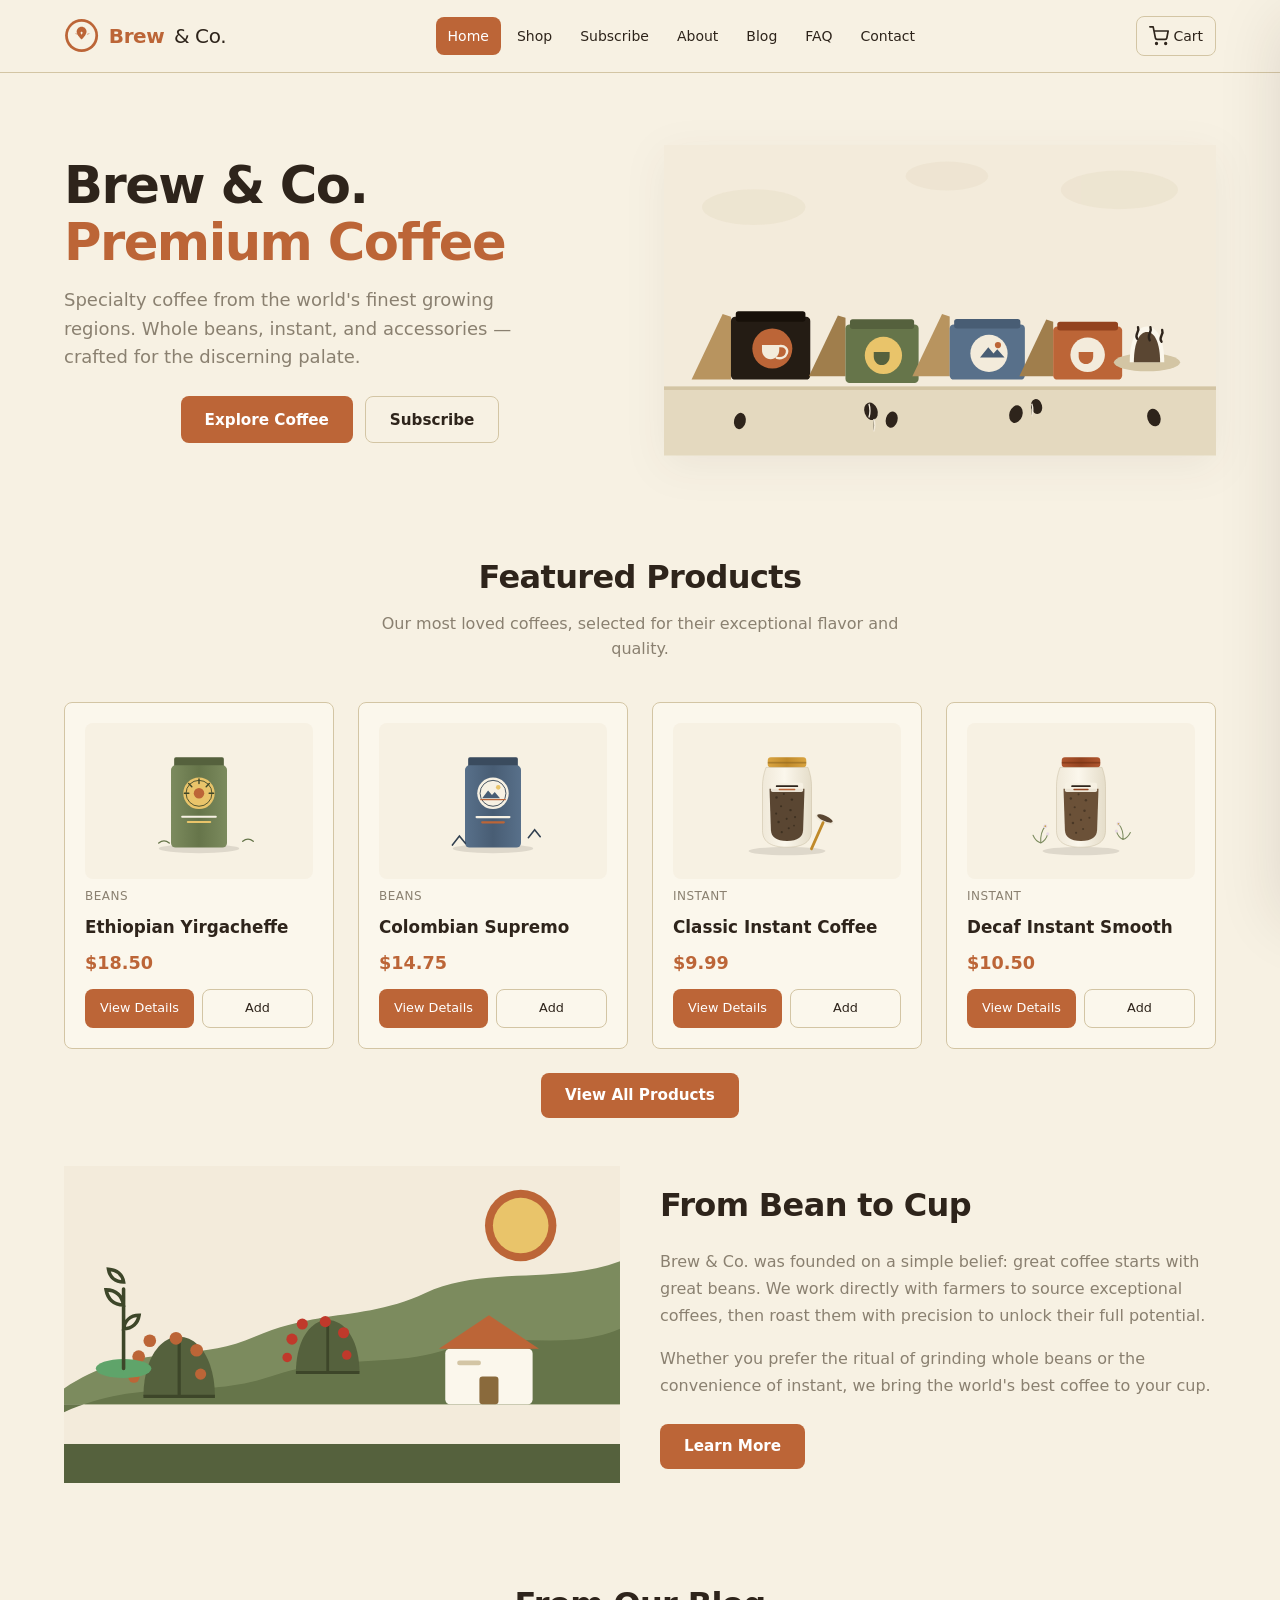
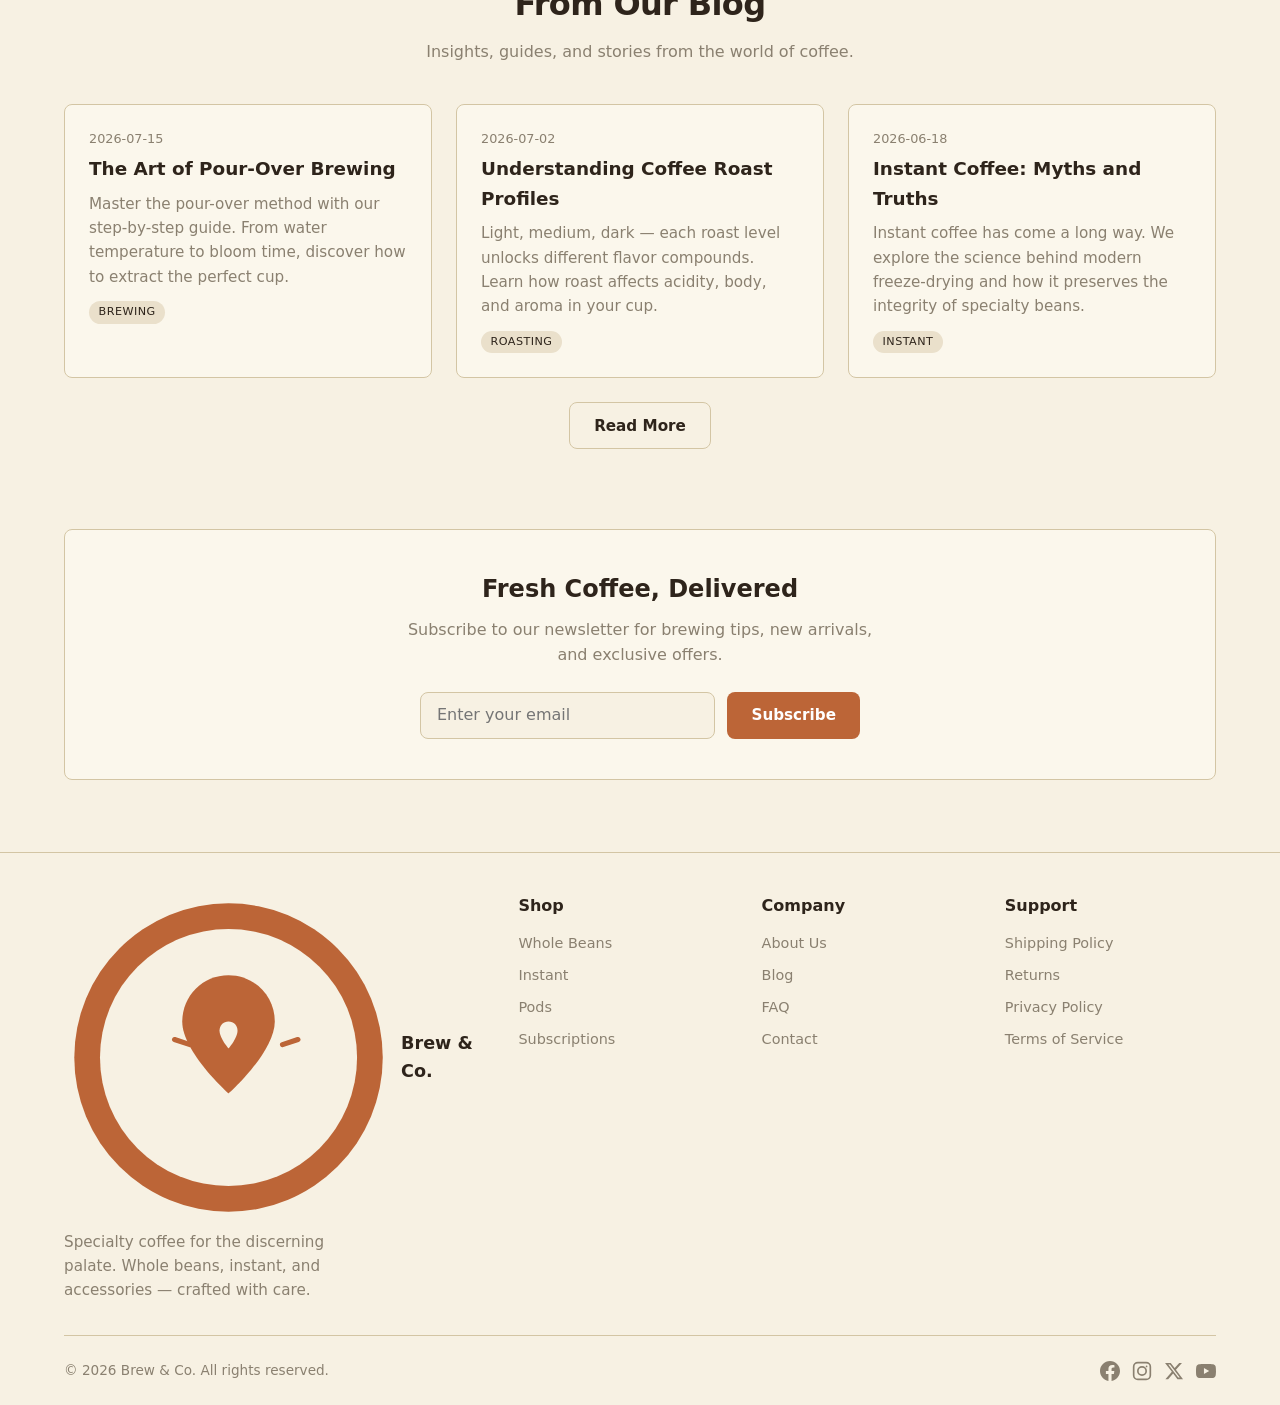
==== brew.html @ 4addc472 "Add files via upload" ====
<!DOCTYPE html>
<html lang="en">
<head>
    <meta charset="UTF-8" />
    <meta name="viewport" content="width=device-width, initial-scale=1.0" />
    <title>Brew & Co. — Premium Coffee</title>

    <!-- Favicon SVG -->
    <link rel="icon" href="data:image/svg+xml,<svg xmlns='http://www.w3.org/2000/svg' viewBox='0 0 512 512'><circle cx='256' cy='256' r='240' fill='%23BC6537'/><circle cx='256' cy='256' r='200' fill='%23F7F1E3'/><path d='M256 128c-40 0-72 32-72 72 0 48 72 112 72 112s72-64 72-112c0-40-32-72-72-72z' fill='%23BC6537'/><path d='M256 200c-8 0-14 6-14 14 0 12 14 28 14 28s14-16 14-28c0-8-6-14-14-14z' fill='%23F7F1E3'/><path d='M196 236l-24-8m168 8l24-8' stroke='%23BC6537' stroke-width='8' stroke-linecap='round'/></svg>" />

    <style>
        /* ── Reset & Base ── */
        *,
        *::before,
        *::after {
            box-sizing: border-box;
            margin: 0;
            padding: 0;
        }
        html {
            scroll-behavior: smooth;
        }
        body {
            font-family: system-ui, -apple-system, 'Segoe UI', Roboto, 'Helvetica Neue', sans-serif;
            background: #F7F1E3;
            color: #2E241B;
            line-height: 1.6;
        }
        a {
            color: inherit;
            text-decoration: none;
        }
        button {
            cursor: pointer;
            font: inherit;
        }
        input,
        textarea,
        select {
            font: inherit;
        }
        img,
        svg {
            display: block;
            max-width: 100%;
        }
        .container {
            max-width: 1200px;
            margin: 0 auto;
            padding: 0 1.5rem;
        }

        /* ── Theme Variables (Light only) ── */
        :root {
            --background: #F7F1E3;
            --foreground: #2E241B;
            --card: #FBF7EC;
            --card-foreground: #2E241B;
            --popover: #FFFFFF;
            --popover-foreground: #2E241B;
            --primary: #BC6537;
            --primary-foreground: #FFFFFF;
            --primary-light: #D9895A;
            --secondary: #EAE0CB;
            --secondary-foreground: #5A4632;
            --muted: #E4D9BF;
            --muted-foreground: #8A8070;
            --accent: #EAE0CB;
            --accent-foreground: #2E241B;
            --destructive: #C0392B;
            --border: #D3C5A4;
            --input: #D3C5A4;
            --ring: #BC6537;
            --radius: 0.5rem;
            --shadow-card: 0 8px 30px rgba(46, 36, 27, 0.08);
            --shadow-lg: 0 20px 60px rgba(46, 36, 27, 0.12);
            --transition-smooth: 0.3s cubic-bezier(0.22, 1, 0.36, 1);
        }

        /* ── Utility ── */
        .bg-background {
            background: var(--background);
        }
        .text-foreground {
            color: var(--foreground);
        }
        .text-muted {
            color: var(--muted-foreground);
        }
        .border-theme {
            border-color: var(--border);
        }
        .bg-card {
            background: var(--card);
        }
        .text-card {
            color: var(--card-foreground);
        }
        .bg-primary {
            background: var(--primary);
        }
        .text-primary {
            color: var(--primary);
        }
        .bg-primary-foreground {
            background: var(--primary-foreground);
        }
        .text-primary-foreground {
            color: var(--primary-foreground);
        }
        .bg-secondary {
            background: var(--secondary);
        }
        .text-secondary-foreground {
            color: var(--secondary-foreground);
        }
        .bg-accent {
            background: var(--accent);
        }
        .text-accent-foreground {
            color: var(--accent-foreground);
        }
        .bg-destructive {
            background: var(--destructive);
        }
        .text-destructive-foreground {
            color: #fff;
        }
        .rounded-theme {
            border-radius: var(--radius);
        }
        .border-theme {
            border: 1px solid var(--border);
        }

        .sr-only {
            position: absolute;
            width: 1px;
            height: 1px;
            padding: 0;
            margin: -1px;
            overflow: hidden;
            clip: rect(0, 0, 0, 0);
            border: 0;
        }

        /* ── Animations ── */
        @keyframes fadeIn {
            from {
                opacity: 0;
                transform: translateY(8px);
            }
            to {
                opacity: 1;
                transform: translateY(0);
            }
        }
        @keyframes fadeInUp {
            from {
                opacity: 0;
                transform: translateY(20px);
            }
            to {
                opacity: 1;
                transform: translateY(0);
            }
        }
        @keyframes scaleIn {
            from {
                opacity: 0;
                transform: scale(0.96);
            }
            to {
                opacity: 1;
                transform: scale(1);
            }
        }
        @keyframes slideInRight {
            from {
                transform: translateX(100%);
            }
            to {
                transform: translateX(0);
            }
        }
        @keyframes slideInLeft {
            from {
                transform: translateX(-100%);
            }
            to {
                transform: translateX(0);
            }
        }

        .animate-fade {
            animation: fadeIn 0.4s ease forwards;
        }
        .animate-fade-up {
            animation: fadeInUp 0.5s ease forwards;
        }
        .animate-scale {
            animation: scaleIn 0.35s ease forwards;
        }
        .animate-slide-right {
            animation: slideInRight 0.35s ease forwards;
        }

        .stagger>*:nth-child(1) {
            animation-delay: 0.03s;
        }
        .stagger>*:nth-child(2) {
            animation-delay: 0.06s;
        }
        .stagger>*:nth-child(3) {
            animation-delay: 0.09s;
        }
        .stagger>*:nth-child(4) {
            animation-delay: 0.12s;
        }
        .stagger>*:nth-child(5) {
            animation-delay: 0.15s;
        }
        .stagger>*:nth-child(6) {
            animation-delay: 0.18s;
        }
        .stagger>*:nth-child(7) {
            animation-delay: 0.21s;
        }
        .stagger>*:nth-child(8) {
            animation-delay: 0.24s;
        }
        .stagger>*:nth-child(9) {
            animation-delay: 0.27s;
        }
        .stagger>*:nth-child(10) {
            animation-delay: 0.30s;
        }

        /* ── Layout ── */
        .app {
            min-height: 100vh;
            display: flex;
            flex-direction: column;
            background: var(--background);
            color: var(--foreground);
        }

        /* ── Header / Nav ── */
        .header {
            border-bottom: 1px solid var(--border);
            background: rgba(247, 241, 227, 0.92);
            backdrop-filter: blur(8px);
            position: sticky;
            top: 0;
            z-index: 50;
            transition: border-color 0.3s;
        }
        .header-inner {
            display: flex;
            align-items: center;
            justify-content: space-between;
            height: 4.5rem;
        }
        .logo {
            display: flex;
            align-items: center;
            gap: 0.6rem;
            font-weight: 700;
            font-size: 1.25rem;
            letter-spacing: -0.02em;
            background: none;
            border: none;
            color: var(--foreground);
            cursor: pointer;
            padding: 0;
        }
        .logo svg {
            width: 2.2rem;
            height: 2.2rem;
        }
        .logo span {
            color: var(--primary);
        }
        .logo .co {
            color: var(--foreground);
            font-weight: 400;
        }

        .nav-links {
            display: flex;
            gap: 0.25rem;
            align-items: center;
            list-style: none;
        }
        .nav-links button {
            padding: 0.5rem 0.75rem;
            border-radius: var(--radius);
            font-size: 0.875rem;
            font-weight: 500;
            background: transparent;
            border: none;
            color: var(--foreground);
            transition: background 0.2s, color 0.2s;
            cursor: pointer;
        }
        .nav-links button:hover {
            background: var(--accent);
        }
        .nav-links button.active {
            background: var(--primary);
            color: var(--primary-foreground);
        }
        .nav-actions {
            display: flex;
            align-items: center;
            gap: 0.5rem;
        }
        .cart-btn {
            position: relative;
            padding: 0.5rem 0.75rem;
            border-radius: var(--radius);
            border: 1px solid var(--border);
            background: transparent;
            color: var(--foreground);
            font-weight: 500;
            font-size: 0.875rem;
            display: flex;
            align-items: center;
            gap: 0.25rem;
            transition: background 0.2s;
            cursor: pointer;
        }
        .cart-btn:hover {
            background: var(--accent);
        }
        .cart-badge {
            background: var(--primary);
            color: var(--primary-foreground);
            font-size: 0.65rem;
            font-weight: 600;
            padding: 0.1rem 0.45rem;
            border-radius: 9999px;
            margin-left: 0.15rem;
        }
        .mobile-menu-btn {
            display: none;
            background: none;
            border: none;
            font-size: 1.5rem;
            color: var(--foreground);
            cursor: pointer;
        }

        /* ── Main ── */
        .main {
            flex: 1;
            padding: 2.5rem 0;
        }
        .page {
            animation: fadeInUp 0.4s ease forwards;
        }
        .page-inner {
            animation: fadeInUp 0.5s ease forwards;
        }

        /* ── Hero ── */
        .hero {
            display: grid;
            grid-template-columns: 1fr 1fr;
            gap: 3rem;
            align-items: center;
            padding: 2rem 0 3rem;
        }
        .hero-content h1 {
            font-size: 3.2rem;
            font-weight: 800;
            letter-spacing: -0.03em;
            line-height: 1.1;
            margin-bottom: 1rem;
        }
        .hero-content h1 span {
            color: var(--primary);
        }
        .hero-content p {
            font-size: 1.125rem;
            color: var(--muted-foreground);
            max-width: 480px;
            margin-bottom: 1.5rem;
        }
        .hero-image {
            display: flex;
            justify-content: center;
            align-items: center;
        }
        .hero-image svg {
            max-width: 100%;
            height: auto;
            filter: drop-shadow(0 10px 20px rgba(46, 36, 27, 0.06));
        }

        .btn {
            display: inline-flex;
            align-items: center;
            gap: 0.5rem;
            padding: 0.65rem 1.5rem;
            border-radius: var(--radius);
            font-weight: 600;
            font-size: 0.95rem;
            border: none;
            transition: all 0.25s ease;
            background: var(--primary);
            color: var(--primary-foreground);
            cursor: pointer;
        }
        .btn:hover {
            opacity: 0.88;
            transform: translateY(-2px);
            box-shadow: 0 8px 16px rgba(188, 101, 55, 0.2);
        }
        .btn-outline {
            background: transparent;
            border: 1px solid var(--border);
            color: var(--foreground);
        }
        .btn-outline:hover {
            background: var(--accent);
            box-shadow: none;
            transform: translateY(-2px);
        }
        .btn-secondary {
            background: var(--secondary);
            color: var(--secondary-foreground);
        }
        .btn-secondary:hover {
            background: #d5c9b0;
        }
        .btn-sm {
            padding: 0.4rem 1rem;
            font-size: 0.8rem;
        }

        /* ── Section ── */
        .section {
            padding: 3rem 0;
        }
        .section-header {
            text-align: center;
            margin-bottom: 2.5rem;
        }
        .section-header h2 {
            font-size: 2rem;
            font-weight: 700;
            letter-spacing: -0.02em;
        }
        .section-header p {
            color: var(--muted-foreground);
            max-width: 560px;
            margin: 0.5rem auto 0;
        }

        /* ── Product Grid ── */
        .product-grid {
            display: grid;
            grid-template-columns: repeat(auto-fill, minmax(250px, 1fr));
            gap: 1.5rem;
        }
        .product-card {
            background: var(--card);
            border: 1px solid var(--border);
            border-radius: var(--radius);
            padding: 1.25rem;
            transition: all 0.3s ease;
            display: flex;
            flex-direction: column;
            gap: 0.5rem;
            opacity: 0;
            animation: fadeInUp 0.5s ease forwards;
        }
        .product-card:hover {
            transform: translateY(-6px);
            box-shadow: var(--shadow-lg);
            border-color: var(--primary);
        }
        .product-card .image {
            display: flex;
            justify-content: center;
            padding: 0.5rem 0;
            background: var(--background);
            border-radius: var(--radius);
            transition: transform 0.3s ease;
        }
        .product-card:hover .image {
            transform: scale(1.02);
        }
        .product-card .image svg {
            width: 100%;
            max-height: 140px;
            object-fit: contain;
        }
        .product-card h3 {
            font-weight: 600;
            font-size: 1.05rem;
        }
        .product-card .category {
            font-size: 0.75rem;
            text-transform: uppercase;
            letter-spacing: 0.04em;
            color: var(--muted-foreground);
        }
        .product-card .price {
            font-weight: 700;
            font-size: 1.1rem;
            color: var(--primary);
        }
        .product-card .actions {
            display: flex;
            gap: 0.5rem;
            margin-top: 0.25rem;
        }
        .product-card .actions button {
            flex: 1;
            padding: 0.5rem;
            border-radius: var(--radius);
            border: none;
            font-weight: 500;
            font-size: 0.8rem;
            transition: all 0.2s ease;
            background: var(--primary);
            color: var(--primary-foreground);
            cursor: pointer;
        }
        .product-card .actions button.outline {
            background: transparent;
            border: 1px solid var(--border);
            color: var(--foreground);
        }
        .product-card .actions button.outline:hover {
            background: var(--accent);
        }
        .product-card .actions button:hover {
            opacity: 0.85;
            transform: scale(0.97);
        }

        /* ── Categories filter ── */
        .filter-bar {
            display: flex;
            flex-wrap: wrap;
            gap: 0.5rem;
            justify-content: center;
            margin-bottom: 2rem;
        }
        .filter-bar button {
            padding: 0.4rem 1.2rem;
            border-radius: 9999px;
            border: 1px solid var(--border);
            background: transparent;
            color: var(--foreground);
            font-size: 0.85rem;
            font-weight: 500;
            transition: all 0.2s ease;
            cursor: pointer;
        }
        .filter-bar button.active {
            background: var(--primary);
            color: var(--primary-foreground);
            border-color: var(--primary);
        }
        .filter-bar button:hover:not(.active) {
            background: var(--accent);
        }

        /* ── Detail page ── */
        .detail-layout {
            display: grid;
            grid-template-columns: 1fr 1fr;
            gap: 2.5rem;
            align-items: start;
        }
        .detail-image {
            background: var(--card);
            border: 1px solid var(--border);
            border-radius: var(--radius);
            padding: 2rem;
            display: flex;
            justify-content: center;
            align-items: center;
            transition: box-shadow 0.3s ease;
        }
        .detail-image:hover {
            box-shadow: var(--shadow-lg);
        }
        .detail-image svg {
            max-width: 100%;
            max-height: 360px;
        }
        .detail-info h1 {
            font-size: 2rem;
            font-weight: 700;
            letter-spacing: -0.02em;
            margin-bottom: 0.5rem;
        }
        .detail-info .price {
            font-size: 1.5rem;
            font-weight: 700;
            color: var(--primary);
            margin: 0.5rem 0 1rem;
        }
        .detail-info .desc {
            color: var(--muted-foreground);
            margin-bottom: 1.5rem;
            line-height: 1.7;
        }
        .detail-info .specs {
            display: grid;
            grid-template-columns: 1fr 1fr;
            gap: 0.5rem 1.5rem;
            margin-bottom: 1.5rem;
            padding: 1rem;
            background: var(--accent);
            border-radius: var(--radius);
        }
        .detail-info .specs dt {
            font-weight: 600;
            font-size: 0.85rem;
        }
        .detail-info .specs dd {
            font-size: 0.85rem;
            color: var(--muted-foreground);
        }
        .detail-info .qty {
            display: flex;
            align-items: center;
            gap: 0.75rem;
            margin-bottom: 1.5rem;
        }
        .detail-info .qty label {
            font-weight: 500;
            font-size: 0.9rem;
        }
        .detail-info .qty input {
            width: 4rem;
            padding: 0.3rem 0.5rem;
            border: 1px solid var(--border);
            border-radius: var(--radius);
            background: var(--background);
            color: var(--foreground);
        }
        .detail-info .actions {
            display: flex;
            gap: 0.75rem;
            flex-wrap: wrap;
        }

        /* ── About ── */
        .about-grid {
            display: grid;
            grid-template-columns: 1fr 1fr;
            gap: 2.5rem;
            align-items: center;
        }
        .about-text h2 {
            font-size: 2rem;
            font-weight: 700;
            letter-spacing: -0.02em;
            margin-bottom: 1rem;
        }
        .about-text p {
            color: var(--muted-foreground);
            margin-bottom: 1rem;
            line-height: 1.7;
        }
        .values {
            display: grid;
            grid-template-columns: 1fr 1fr;
            gap: 1rem;
            margin-top: 1.5rem;
        }
        .values .item {
            background: var(--card);
            border: 1px solid var(--border);
            border-radius: var(--radius);
            padding: 1rem;
            text-align: center;
            transition: transform 0.2s, box-shadow 0.2s;
        }
        .values .item:hover {
            transform: translateY(-4px);
            box-shadow: var(--shadow-card);
        }
        .values .item h4 {
            font-weight: 600;
            margin-bottom: 0.25rem;
        }
        .values .item p {
            font-size: 0.85rem;
            color: var(--muted-foreground);
        }

        /* ── Contact ── */
        .contact-grid {
            display: grid;
            grid-template-columns: 1fr 1fr;
            gap: 2.5rem;
        }
        .contact-form {
            display: flex;
            flex-direction: column;
            gap: 1rem;
        }
        .contact-form label {
            font-weight: 500;
            font-size: 0.9rem;
        }
        .contact-form input,
        .contact-form textarea,
        .contact-form select {
            padding: 0.6rem 0.8rem;
            border: 1px solid var(--border);
            border-radius: var(--radius);
            background: var(--background);
            color: var(--foreground);
            width: 100%;
            transition: border-color 0.2s, box-shadow 0.2s;
        }
        .contact-form input:focus,
        .contact-form textarea:focus,
        .contact-form select:focus {
            outline: none;
            border-color: var(--primary);
            box-shadow: 0 0 0 3px rgba(188, 101, 55, 0.15);
        }
        .contact-form textarea {
            min-height: 120px;
            resize: vertical;
        }
        .contact-info {
            display: flex;
            flex-direction: column;
            gap: 1.5rem;
        }
        .contact-info .item {
            display: flex;
            gap: 0.75rem;
            align-items: flex-start;
        }
        .contact-info .item svg {
            flex-shrink: 0;
            margin-top: 0.15rem;
        }
        .contact-info .item strong {
            display: block;
            font-weight: 600;
        }
        .contact-info .item p {
            color: var(--muted-foreground);
            font-size: 0.95rem;
        }

        /* ── Blog ── */
        .blog-grid {
            display: grid;
            grid-template-columns: repeat(auto-fill, minmax(300px, 1fr));
            gap: 1.5rem;
        }
        .blog-card {
            background: var(--card);
            border: 1px solid var(--border);
            border-radius: var(--radius);
            padding: 1.5rem;
            transition: all 0.3s ease;
            cursor: pointer;
            opacity: 0;
            animation: fadeInUp 0.5s ease forwards;
        }
        .blog-card:hover {
            transform: translateY(-6px);
            box-shadow: var(--shadow-card);
            border-color: var(--primary);
        }
        .blog-card .date {
            font-size: 0.8rem;
            color: var(--muted-foreground);
        }
        .blog-card h3 {
            font-weight: 600;
            font-size: 1.15rem;
            margin: 0.3rem 0 0.5rem;
        }
        .blog-card p {
            color: var(--muted-foreground);
            font-size: 0.95rem;
            line-height: 1.6;
        }
        .blog-card .tag {
            display: inline-block;
            margin-top: 0.75rem;
            font-size: 0.7rem;
            text-transform: uppercase;
            letter-spacing: 0.04em;
            background: var(--accent);
            padding: 0.15rem 0.6rem;
            border-radius: 9999px;
        }

        /* Blog Detail */
        .blog-detail-header {
            margin-bottom: 2rem;
        }
        .blog-detail-header .date {
            color: var(--muted-foreground);
            font-size: 0.9rem;
        }
        .blog-detail-header h1 {
            font-size: 2.2rem;
            font-weight: 700;
            letter-spacing: -0.02em;
            margin: 0.5rem 0 0.75rem;
        }
        .blog-detail-header .tag {
            display: inline-block;
            font-size: 0.75rem;
            text-transform: uppercase;
            letter-spacing: 0.04em;
            background: var(--accent);
            padding: 0.2rem 0.8rem;
            border-radius: 9999px;
        }
        .blog-detail-body {
            max-width: 720px;
        }
        .blog-detail-body p {
            color: var(--muted-foreground);
            line-height: 1.8;
            margin-bottom: 1rem;
        }
        .blog-detail-body h2 {
            font-size: 1.4rem;
            font-weight: 600;
            margin: 1.5rem 0 0.75rem;
        }
        .blog-detail-body ul {
            color: var(--muted-foreground);
            padding-left: 1.5rem;
            margin-bottom: 1rem;
        }
        .blog-detail-body ul li {
            margin-bottom: 0.3rem;
        }

        /* ── FAQ ── */
        .faq-list {
            display: flex;
            flex-direction: column;
            gap: 0.75rem;
            max-width: 720px;
            margin: 0 auto;
        }
        .faq-item {
            background: var(--card);
            border: 1px solid var(--border);
            border-radius: var(--radius);
            padding: 1rem 1.25rem;
            cursor: pointer;
            transition: border-color 0.2s, box-shadow 0.2s;
        }
        .faq-item:hover {
            border-color: var(--primary);
            box-shadow: var(--shadow-card);
        }
        .faq-item .q {
            font-weight: 600;
            display: flex;
            justify-content: space-between;
            align-items: center;
        }
        .faq-item .q .icon {
            font-size: 1.2rem;
            transition: transform 0.25s;
        }
        .faq-item.open .q .icon {
            transform: rotate(180deg);
        }
        .faq-item .a {
            max-height: 0;
            overflow: hidden;
            transition: max-height 0.35s ease, padding 0.35s ease;
            color: var(--muted-foreground);
            padding-top: 0;
        }
        .faq-item.open .a {
            max-height: 300px;
            padding-top: 0.75rem;
        }

        /* ── Subscriptions ── */
        .sub-plans {
            display: grid;
            grid-template-columns: repeat(auto-fit, minmax(220px, 1fr));
            gap: 1.5rem;
            padding: 1rem 0;
        }
        .sub-plan {
            background: var(--card);
            border: 1px solid var(--border);
            border-radius: var(--radius);
            padding: 1.5rem;
            text-align: center;
            transition: all 0.3s ease;
        }
        .sub-plan:hover {
            transform: translateY(-4px);
            box-shadow: var(--shadow-card);
            border-color: var(--primary);
        }
        .sub-plan h3 {
            font-weight: 700;
            font-size: 1.15rem;
        }
        .sub-plan .sub-price {
            font-size: 1.5rem;
            font-weight: 700;
            color: var(--primary);
            margin: 0.5rem 0;
        }
        .sub-plan p {
            color: var(--muted-foreground);
            font-size: 0.9rem;
        }

        /* ── Newsletter ── */
        .newsletter {
            background: var(--card);
            border: 1px solid var(--border);
            border-radius: var(--radius);
            padding: 2.5rem;
            text-align: center;
            margin-top: 2rem;
            transition: box-shadow 0.3s ease;
        }
        .newsletter:hover {
            box-shadow: var(--shadow-card);
        }
        .newsletter h3 {
            font-size: 1.5rem;
            font-weight: 700;
            margin-bottom: 0.5rem;
        }
        .newsletter p {
            color: var(--muted-foreground);
            max-width: 480px;
            margin: 0 auto 1.5rem;
        }
        .newsletter form {
            display: flex;
            gap: 0.75rem;
            max-width: 440px;
            margin: 0 auto;
        }
        .newsletter input {
            flex: 1;
            padding: 0.6rem 1rem;
            border: 1px solid var(--border);
            border-radius: var(--radius);
            background: var(--background);
            color: var(--foreground);
            transition: border-color 0.2s, box-shadow 0.2s;
        }
        .newsletter input:focus {
            outline: none;
            border-color: var(--primary);
            box-shadow: 0 0 0 3px rgba(188, 101, 55, 0.15);
        }

        /* ── Footer ── */
        .footer {
            border-top: 1px solid var(--border);
            background: var(--background);
            padding: 2.5rem 0 1.5rem;
            margin-top: 2rem;
        }
        .footer-grid {
            display: grid;
            grid-template-columns: 2fr 1fr 1fr 1fr;
            gap: 2rem;
            margin-bottom: 2rem;
        }
        .footer-brand p {
            color: var(--muted-foreground);
            font-size: 0.95rem;
            max-width: 280px;
            margin-top: 0.5rem;
        }
        .footer h4 {
            font-weight: 600;
            margin-bottom: 0.75rem;
        }
        .footer ul {
            list-style: none;
        }
        .footer ul li {
            margin-bottom: 0.4rem;
        }
        .footer ul button {
            background: none;
            border: none;
            color: var(--muted-foreground);
            font-size: 0.9rem;
            transition: color 0.2s;
            cursor: pointer;
            padding: 0;
        }
        .footer ul button:hover {
            color: var(--primary);
        }
        .footer ul a {
            color: var(--muted-foreground);
            font-size: 0.9rem;
            transition: color 0.2s;
        }
        .footer ul a:hover {
            color: var(--primary);
        }
        .footer-bottom {
            border-top: 1px solid var(--border);
            padding-top: 1.5rem;
            display: flex;
            justify-content: space-between;
            align-items: center;
            flex-wrap: wrap;
            gap: 0.5rem;
            font-size: 0.85rem;
            color: var(--muted-foreground);
        }
        .footer-social {
            display: flex;
            gap: 0.75rem;
        }
        .footer-social a {
            color: var(--muted-foreground);
            transition: color 0.2s;
        }
        .footer-social a:hover {
            color: var(--primary);
        }

        /* ── Cart Sidebar ── */
        .cart-overlay {
            position: fixed;
            inset: 0;
            background: rgba(46, 36, 27, 0.4);
            backdrop-filter: blur(4px);
            z-index: 100;
            opacity: 0;
            pointer-events: none;
            transition: opacity 0.3s ease;
        }
        .cart-overlay.open {
            opacity: 1;
            pointer-events: auto;
        }
        .cart-sidebar {
            position: fixed;
            top: 0;
            right: 0;
            width: 420px;
            max-width: 90vw;
            height: 100%;
            background: var(--card);
            border-left: 1px solid var(--border);
            z-index: 101;
            transform: translateX(100%);
            transition: transform 0.35s cubic-bezier(0.22, 1, 0.36, 1);
            display: flex;
            flex-direction: column;
            padding: 1.5rem;
            box-shadow: var(--shadow-lg);
        }
        .cart-sidebar.open {
            transform: translateX(0);
        }
        .cart-sidebar .head {
            display: flex;
            justify-content: space-between;
            align-items: center;
            margin-bottom: 1.5rem;
        }
        .cart-sidebar .head h2 {
            font-size: 1.25rem;
            font-weight: 700;
        }
        .cart-sidebar .close-btn {
            background: none;
            border: none;
            font-size: 1.5rem;
            color: var(--foreground);
            padding: 0.25rem;
            transition: transform 0.2s;
            cursor: pointer;
        }
        .cart-sidebar .close-btn:hover {
            transform: rotate(90deg);
        }
        .cart-items {
            flex: 1;
            overflow-y: auto;
            display: flex;
            flex-direction: column;
            gap: 0.75rem;
            padding-right: 0.25rem;
        }
        .cart-items::-webkit-scrollbar {
            width: 4px;
        }
        .cart-items::-webkit-scrollbar-thumb {
            background: var(--border);
            border-radius: 9999px;
        }
        .cart-item {
            display: flex;
            gap: 0.75rem;
            align-items: center;
            padding: 0.5rem 0;
            border-bottom: 1px solid var(--border);
            animation: fadeIn 0.3s ease;
        }
        .cart-item .info {
            flex: 1;
        }
        .cart-item .info h4 {
            font-weight: 500;
            font-size: 0.95rem;
        }
        .cart-item .info .price {
            font-size: 0.85rem;
            color: var(--primary);
        }
        .cart-item .remove {
            background: none;
            border: none;
            color: var(--muted-foreground);
            font-size: 1rem;
            padding: 0.25rem 0.5rem;
            border-radius: var(--radius);
            transition: background 0.2s, color 0.2s;
            cursor: pointer;
        }
        .cart-item .remove:hover {
            background: var(--destructive);
            color: #fff;
        }
        .cart-total {
            border-top: 1px solid var(--border);
            padding-top: 1rem;
            display: flex;
            justify-content: space-between;
            font-weight: 700;
            font-size: 1.1rem;
        }
        .cart-checkout {
            margin-top: 1rem;
            width: 100%;
            padding: 0.75rem;
            border: none;
            border-radius: var(--radius);
            background: var(--primary);
            color: var(--primary-foreground);
            font-weight: 600;
            font-size: 1rem;
            transition: all 0.2s ease;
            cursor: pointer;
        }
        .cart-checkout:hover {
            opacity: 0.85;
            transform: translateY(-2px);
            box-shadow: var(--shadow-card);
        }
        .cart-empty {
            text-align: center;
            color: var(--muted-foreground);
            padding: 2rem 0;
        }

        /* ── Modal ── */
        .modal-overlay {
            position: fixed;
            inset: 0;
            background: rgba(46, 36, 27, 0.5);
            backdrop-filter: blur(8px);
            z-index: 200;
            display: flex;
            align-items: center;
            justify-content: center;
            opacity: 0;
            pointer-events: none;
            transition: opacity 0.3s ease;
        }
        .modal-overlay.open {
            opacity: 1;
            pointer-events: auto;
        }
        .modal-card {
            background: var(--card);
            border: 1px solid var(--border);
            border-radius: var(--radius);
            max-width: 480px;
            width: 92%;
            padding: 2rem;
            box-shadow: var(--shadow-lg);
            transform: scale(0.95) translateY(10px);
            transition: transform 0.35s cubic-bezier(0.22, 1, 0.36, 1);
            max-height: 80vh;
            overflow-y: auto;
        }
        .modal-overlay.open .modal-card {
            transform: scale(1) translateY(0);
        }
        .modal-header {
            display: flex;
            justify-content: space-between;
            align-items: center;
            margin-bottom: 1rem;
        }
        .modal-header h3 {
            font-size: 1.25rem;
            font-weight: 700;
        }
        .modal-close-btn {
            background: none;
            border: none;
            font-size: 1.5rem;
            color: var(--muted-foreground);
            transition: transform 0.2s;
            padding: 0.25rem;
            cursor: pointer;
        }
        .modal-close-btn:hover {
            transform: rotate(90deg);
            color: var(--foreground);
        }
        .modal-body p {
            color: var(--muted-foreground);
            line-height: 1.7;
            margin-bottom: 1rem;
        }
        .modal-body .btn {
            margin-top: 0.5rem;
        }
        .modal-body .cart-summary-item {
            display: flex;
            justify-content: space-between;
            padding: 0.5rem 0;
            border-bottom: 1px solid var(--border);
            font-size: 0.95rem;
        }
        .modal-body .cart-summary-total {
            display: flex;
            justify-content: space-between;
            padding: 0.75rem 0;
            font-weight: 700;
            font-size: 1.1rem;
        }

        /* ── Responsive ── */
        @media (max-width: 900px) {
            .hero {
                grid-template-columns: 1fr;
                text-align: center;
            }
            .hero-content p {
                margin-left: auto;
                margin-right: auto;
            }
            .about-grid {
                grid-template-columns: 1fr;
            }
            .contact-grid {
                grid-template-columns: 1fr;
            }
            .detail-layout {
                grid-template-columns: 1fr;
            }
            .footer-grid {
                grid-template-columns: 1fr 1fr;
            }
            .nav-links {
                display: none;
                flex-direction: column;
                position: absolute;
                top: 4.5rem;
                left: 0;
                right: 0;
                background: var(--card);
                border-bottom: 1px solid var(--border);
                padding: 0.5rem 1.5rem;
                gap: 0.25rem;
                box-shadow: var(--shadow-card);
            }
            .nav-links.open {
                display: flex;
            }
            .mobile-menu-btn {
                display: block;
            }
            .nav-actions .cart-btn span.label {
                display: none;
            }
        }
        @media (max-width: 600px) {
            .footer-grid {
                grid-template-columns: 1fr;
            }
            .values {
                grid-template-columns: 1fr;
            }
            .product-grid {
                grid-template-columns: 1fr 1fr;
            }
            .newsletter form {
                flex-direction: column;
            }
            .hero-content h1 {
                font-size: 2.25rem;
            }
            .section-header h2 {
                font-size: 1.5rem;
            }
            .detail-info .specs {
                grid-template-columns: 1fr;
            }
            .cart-sidebar {
                width: 100vw;
                max-width: 100vw;
                border-left: none;
            }
            .blog-grid {
                grid-template-columns: 1fr;
            }
        }
        @media (max-width: 420px) {
            .product-grid {
                grid-template-columns: 1fr;
            }
        }
    </style>
</head>
<body>

    <div id="root"></div>

    <!-- Modal -->
    <div id="modal-overlay" class="modal-overlay" data-action="close-modal">
        <div class="modal-card" onclick="event.stopPropagation();">
            <div class="modal-header">
                <h3 id="modal-title">Title</h3>
                <button class="modal-close-btn" data-action="close-modal">✕</button>
            </div>
            <div id="modal-body" class="modal-body"></div>
        </div>
    </div>

    <script>
        (function() {
            'use strict';

            // ─── SVG ASSETS ──────────────────────────────────────────────

            // New Logo
            const LOGO_SVG =
                `<svg xmlns="http://www.w3.org/2000/svg" viewBox="0 0 512 512"><circle cx="256" cy="256" r="240" fill="#BC6537"/><circle cx="256" cy="256" r="200" fill="#F7F1E3"/><path d="M256 128c-40 0-72 32-72 72 0 48 72 112 72 112s72-64 72-112c0-40-32-72-72-72z" fill="#BC6537"/><path d="M256 200c-8 0-14 6-14 14 0 12 14 28 14 28s14-16 14-28c0-8-6-14-14-14z" fill="#F7F1E3"/><path d="M196 236l-24-8m168 8l24-8" stroke="#BC6537" stroke-width="8" stroke-linecap="round"/></svg>`;

            // Hero SVG
            const HERO_SVG =
                `<svg xmlns="http://www.w3.org/2000/svg" viewBox="0 0 1600 900"><rect width="1600" height="900" fill="#F3EBDB"/><g opacity=".55" fill="#EAE0CB"><ellipse cx="260" cy="180" rx="150" ry="52"/><ellipse cx="1320" cy="130" rx="170" ry="56"/><ellipse cx="820" cy="90" rx="120" ry="42"/></g><rect x="0" y="700" width="1600" height="200" fill="#E4D9BF"/><rect x="0" y="700" width="1600" height="10" fill="#D3C5A4"/><g transform="translate(80 210)"><path d="M0 470l90-190 24 8v182z" fill="#B8945F"/><rect x="114" y="288" width="230" height="182" rx="12" fill="#241C14"/><rect x="128" y="272" width="202" height="30" rx="8" fill="#171009"/><circle cx="234" cy="380" r="58" fill="#BC6537"/><path d="M204 370h50v14c0 15-11 27-25 27s-25-12-25-27z" fill="#F3EBDB"/><path d="M254 373c17-2 26 8 22 20s-16 17-29 14" fill="none" stroke="#F3EBDB" stroke-width="7" stroke-linecap="round"/></g><g transform="translate(420 250)"><path d="M0 420l84-176 22 7v169z" fill="#A07E4C"/><rect x="106" y="270" width="212" height="170" rx="12" fill="#66754A"/><rect x="119" y="255" width="186" height="28" rx="8" fill="#55613D"/><circle cx="216" cy="360" r="54" fill="#E9C46A"/><path d="M188 350h46v13c0 14-10 25-23 25s-23-11-23-25z" fill="#55613D"/></g><g transform="translate(720 240)"><path d="M0 430l86-180 22 7v173z" fill="#B8945F"/><rect x="108" y="280" width="218" height="160" rx="12" fill="#58708A"/><rect x="121" y="264" width="192" height="28" rx="8" fill="#485D74"/><circle cx="222" cy="364" r="54" fill="#F3EBDB"/><path d="M196 376l24-30 15 18 11-12 21 24z" fill="#485D74"/><circle cx="248" cy="340" r="9" fill="#BC6537"/></g><g transform="translate(1030 270)"><path d="M0 400l78-164 20 6v158z" fill="#A07E4C"/><rect x="98" y="256" width="200" height="154" rx="12" fill="#BC6537"/><rect x="110" y="242" width="176" height="26" rx="8" fill="#93431F"/><circle cx="198" cy="338" r="50" fill="#F3EBDB"/><path d="M172 330h42v12c0 13-9 23-21 23s-21-10-21-23z" fill="#BC6537"/></g><g transform="translate(1310 300)"><ellipse cx="90" cy="330" rx="96" ry="26" fill="#D3C5A4"/><path d="M40 330c0-70 22-104 50-104s50 34 50 104z" fill="#FBF7EC"/><path d="M52 330c0-58 16-88 38-88s38 30 38 88" fill="#5A4632"/><path d="M62 262c-10-14 8-20 2-34m34 38c-10-16 8-22 2-38m32 42c-10-14 8-20 2-34" stroke="#2E241B" stroke-width="7" fill="none" stroke-linecap="round"/></g><g fill="#2E241B"><ellipse cx="600" cy="772" rx="19" ry="26" transform="rotate(-20 600 772)"/><ellipse cx="660" cy="796" rx="17" ry="24" transform="rotate(16 660 796)"/><ellipse cx="1020" cy="780" rx="19" ry="26" transform="rotate(18 1020 780)"/><ellipse cx="1080" cy="758" rx="16" ry="22" transform="rotate(-14 1080 758)"/><ellipse cx="1420" cy="790" rx="19" ry="26" transform="rotate(-18 1420 790)"/><ellipse cx="220" cy="800" rx="17" ry="24" transform="rotate(12 220 800)"/></g><g stroke="#F3EBDB" stroke-width="4"><path d="M594 750q6 20 0 40m472-40q6 18 0 36m-458 8q6 18 0 36m-1246-44q6 18 0 36"/></g></svg>`;

            // About Roastery SVG
            const ABOUT_ROASTERY_SVG =
                `<svg xmlns="http://www.w3.org/2000/svg" viewBox="0 0 1400 900"><rect width="1400" height="900" fill="#F3EBDB"/><rect x="0" y="740" width="1400" height="160" fill="#D3C5A4"/><rect x="90" y="80" width="420" height="640" fill="#E4D9BF"/><rect x="110" y="100" width="380" height="600" fill="#F9F4E8"/><rect x="130" y="120" width="340" height="240" fill="#EAE0CB"/><rect x="150" y="300" width="300" height="8" fill="#C9B98F"/><rect x="130" y="400" width="340" height="280" fill="#EAE0CB"/><g transform="translate(560 180)"><rect x="40" y="60" width="360" height="330" rx="26" fill="#BC6537"/><circle cx="220" cy="200" r="96" fill="#2E241B"/><circle cx="220" cy="200" r="70" fill="#F3EBDB" opacity=".18"/><circle cx="220" cy="200" r="70" fill="none" stroke="#C9A84C" stroke-width="10"/><rect x="60" y="390" width="320" height="46" rx="12" fill="#93431F"/><path d="M120 106h200l-24-56H144z" fill="#93431F"/><path d="M400 170c44-6 76 22 68 58-8 38-52 58-98 48" fill="none" stroke="#93431F" stroke-width="26" stroke-linecap="round"/><rect x="150" y="436" width="30" height="120" fill="#6E6252"/><rect x="260" y="436" width="30" height="120" fill="#6E6252"/><g transform="translate(196 176)"><ellipse cx="0" cy="0" rx="34" ry="20" fill="#171009"/><path d="M-16-24q-8-16 4-30m28 32q-8-16 4-30" stroke="#171009" stroke-width="8" fill="none" stroke-linecap="round"/></g></g><g transform="translate(1020 300)"><path d="M0 380V210a60 60 0 0 1 60-60h180a60 60 0 0 1 60 60v170z" fill="#C9A876"/><rect x="-14" y="150" width="328" height="36" rx="10" fill="#A07E4C"/><rect x="20" y="186" width="240" height="194" fill="#8A6A3C" opacity=".25"/><g fill="#5A4632"><circle cx="60" cy="230" r="9"/><circle cx="100" cy="250" r="9"/><circle cx="150" cy="228" r="9"/><circle cx="200" cy="252" r="9"/><circle cx="238" cy="232" r="9"/><circle cx="80" cy="290" r="9"/><circle cx="130" cy="308" r="9"/><circle cx="190" cy="292" r="9"/><circle cx="230" cy="310" r="9"/><circle cx="60" cy="350" r="9"/><circle cx="110" cy="366" r="9"/><circle cx="170" cy="352" r="9"/><circle cx="222" cy="370" r="9"/></g><path d="M270 380v-60m-40 60l40-60" stroke="#A07E4C" stroke-width="10"/></g><g transform="translate(120 520)"><path d="M0 200V60h150v140z" fill="#B8945F"/><path d="M0 60l75-50 75 50z" fill="#A07E4C"/><rect x="55" y="110" width="40" height="90" rx="6" fill="#8A6A3C"/></g><g><circle cx="1180" cy="560" r="34" fill="#5A4632"/><path d="M1150 620c0-40 14-64 30-64s30 24 30 64z" fill="#BC6537"/><circle cx="1290" cy="566" r="34" fill="#5A4632"/><path d="M1260 626c0-40 14-64 30-64s30 24 30 64z" fill="#66754A"/><rect x="1136" y="616" width="88" height="124" rx="8" fill="#FBF7EC"/><rect x="1246" y="622" width="88" height="118" rx="8" fill="#FBF7EC"/></g><ellipse cx="700" cy="800" rx="560" ry="30" fill="#2E241B" opacity=".08"/></svg>`;

            // Subscriptions Hero
            const SUB_HERO_SVG =
                `<svg xmlns="http://www.w3.org/2000/svg" viewBox="0 0 1600 700"><rect width="1600" height="700" fill="#F3EBDB"/><rect x="0" y="560" width="1600" height="140" fill="#E4D9BF"/><rect x="0" y="560" width="1600" height="8" fill="#D3C5A4"/><g transform="translate(430 250)"><rect x="0" y="120" width="360" height="230" rx="14" fill="#C9A876"/><rect x="-10" y="104" width="380" height="34" rx="10" fill="#B8945F"/><path d="M0 236h360v114H0z" fill="#B8945F"/><rect x="150" y="216" width="60" height="46" rx="8" fill="#93431F"/><circle cx="180" cy="239" r="13" fill="#E9C46A"/></g><g transform="translate(800 190)"><rect x="0" y="110" width="330" height="210" rx="14" fill="#C9A876"/><rect x="-10" y="94" width="350" height="32" rx="10" fill="#B8945F"/><path d="M0 216h330v104H0z" fill="#B8945F"/><rect x="138" y="198" width="54" height="42" rx="8" fill="#93431F"/><circle cx="165" cy="219" r="12" fill="#E9C46A"/></g><g transform="translate(640 330)"><path d="M0 60l90-52 90 52v130H0z" fill="#BC6537"/><path d="M0 60l90 40 90-40v130H0z" fill="#93431F"/><circle cx="90" cy="64" r="17" fill="#E9C46A"/><path d="M90 51a13 13 0 1 1-.01 0z" fill="#FBF7EC"/></g><g transform="translate(1180 300)"><rect x="0" y="0" width="150" height="290" rx="16" fill="#241C14"/><rect x="0" y="0" width="150" height="60" rx="16" fill="#171009"/><circle cx="75" cy="150" r="44" fill="#BC6537"/><path d="M53 142h38v11c0 11-8 19-19 19s-19-8-19-19z" fill="#F3EBDB"/><path d="M91 145c13-1 20 7 17 16s-12 13-22 10" fill="none" stroke="#F3EBDB" stroke-width="6" stroke-linecap="round"/><rect x="30" y="222" width="90" height="10" rx="5" fill="#8A8070"/></g><g transform="translate(180 300)"><rect x="0" y="0" width="170" height="290" rx="16" fill="#66754A"/><rect x="0" y="0" width="170" height="62" rx="16" fill="#55613D"/><circle cx="85" cy="152" r="48" fill="#E9C46A"/><path d="M61 144h40v12c0 12-9 21-20 21s-20-9-20-21z" fill="#55613D"/><rect x="34" y="226" width="102" height="10" rx="5" fill="#F3EBDB"/></g><g fill="#2E241B"><ellipse cx="380" cy="636" rx="18" ry="25" transform="rotate(-18 380 636)"/><ellipse cx="440" cy="656" rx="16" ry="22" transform="rotate(14 440 656)"/><ellipse cx="1090" cy="646" rx="18" ry="25" transform="rotate(16 1090 646)"/><ellipse cx="1150" cy="626" rx="15" ry="21" transform="rotate(-14 1150 626)"/></g></svg>`;

            // Sustainability Farm
            const SUSTAIN_SVG =
                `<svg xmlns="http://www.w3.org/2000/svg" viewBox="0 0 1400 800"><rect width="1400" height="800" fill="#F3EBDB"/><circle cx="1150" cy="150" r="90" fill="#BC6537"/><circle cx="1150" cy="150" r="70" fill="#E9C46A"/><path d="M0 560c180-120 320-60 480-130s280-40 430-110 330-20 490-80v360H0z" fill="#7C8B5E"/><path d="M0 620c200-90 340-30 520-90s300-20 450-70 290 10 430-50v190H0z" fill="#66754A"/><rect x="0" y="700" width="1400" height="100" fill="#55613D"/><g transform="translate(240 420)"><path d="M-40 160c0-90 40-150 90-150s90 60 90 150z" fill="#55613D"/><path d="M-40 160h180m-90-150v150" stroke="#3D4629" stroke-width="8"/><circle cx="-52" cy="60" r="16" fill="#BC6537"/><circle cx="-24" cy="20" r="16" fill="#BC6537"/><circle cx="42" cy="14" r="16" fill="#BC6537"/><circle cx="94" cy="44" r="16" fill="#BC6537"/><circle cx="-64" cy="112" r="14" fill="#BC6537"/><circle cx="104" cy="104" r="14" fill="#BC6537"/></g><g transform="translate(620 380)"><path d="M-36 140c0-80 36-132 80-132s80 52 80 132z" fill="#55613D"/><path d="M-36 140h160m-80-132v132" stroke="#3D4629" stroke-width="7"/><circle cx="-46" cy="56" r="14" fill="#C0392B"/><circle cx="-20" cy="18" r="14" fill="#C0392B"/><circle cx="38" cy="12" r="14" fill="#C0392B"/><circle cx="84" cy="40" r="14" fill="#C0392B"/><circle cx="-58" cy="102" r="12" fill="#C0392B"/><circle cx="92" cy="96" r="12" fill="#C0392B"/></g><g transform="translate(960 400)"><rect x="0" y="60" width="220" height="140" rx="12" fill="#FBF7EC"/><path d="M-16 60l126-84 126 84z" fill="#BC6537"/><rect x="86" y="130" width="48" height="70" rx="8" fill="#8A6A3C"/><rect x="30" y="90" width="60" height="12" rx="6" fill="#D3C5A4"/></g><g transform="translate(60 250)"><ellipse cx="90" cy="260" rx="70" ry="24" fill="#5FA46A"/><path d="M90 260V60m0 40c-26 0-40-16-44-38 26 0 40 16 44 38zm0 60c22 0 36-14 39-34-23 0-36 15-39 34zm0-118c-22 0-35-13-38-32 22 1 35 14 38 32z" stroke="#3D4629" stroke-width="9" fill="none" stroke-linecap="round"/></g></svg>`;

            // Product SVGs
            const PRODUCT_SVGS = {
                ethiopia: `<svg xmlns="http://www.w3.org/2000/svg" viewBox="0 0 800 800"><defs><linearGradient id="bagE" x1="0" y1="0" x2="1" y2="0"><stop offset="0" stop-color="#7C8B5E"/><stop offset=".5" stop-color="#66754A"/><stop offset="1" stop-color="#7C8B5E"/></linearGradient></defs><rect width="800" height="800" fill="#F7F1E3"/><ellipse cx="400" cy="672" rx="230" ry="26" fill="#2E241B" opacity=".12"/><rect x="258" y="150" width="284" height="60" rx="10" fill="#55613D"/><rect x="240" y="196" width="320" height="470" rx="26" fill="url(#bagE)"/><circle cx="400" cy="356" r="90" fill="#E9C46A"/><circle cx="400" cy="356" r="74" fill="none" stroke="#3D4629" stroke-width="5"/><g stroke="#3D4629" stroke-width="8" stroke-linecap="round"><path d="M400 300v-26M441 318l18-18M458 356h26M342 356h-26M359 318l-18-18"/></g><circle cx="400" cy="356" r="30" fill="#BC6537"/><rect x="298" y="484" width="204" height="12" rx="6" fill="#F7F1E3"/><rect x="330" y="514" width="140" height="12" rx="6" fill="#E9C46A"/><path d="M170 640c20-16 40-16 60 0m420-10c20-16 40-16 60 0" stroke="#66754A" stroke-width="8" fill="none" stroke-linecap="round"/></svg>`,
                colombia: `<svg xmlns="http://www.w3.org/2000/svg" viewBox="0 0 800 800"><defs><linearGradient id="bagC" x1="0" y1="0" x2="1" y2="0"><stop offset="0" stop-color="#58708A"/><stop offset=".5" stop-color="#485D74"/><stop offset="1" stop-color="#58708A"/></linearGradient></defs><rect width="800" height="800" fill="#F7F1E3"/><ellipse cx="400" cy="672" rx="230" ry="26" fill="#2E241B" opacity=".12"/><rect x="258" y="150" width="284" height="60" rx="10" fill="#3A4B5E"/><rect x="240" y="196" width="320" height="470" rx="26" fill="url(#bagC)"/><circle cx="400" cy="356" r="90" fill="#F7F1E3"/><circle cx="400" cy="356" r="74" fill="none" stroke="#314050" stroke-width="5"/><path d="M338 384l34-44 22 26 16-18 30 36z" fill="#485D74"/><path d="M330 392h140" stroke="#BC6537" stroke-width="8" stroke-linecap="round"/><circle cx="430" cy="322" r="13" fill="#E9C46A"/><rect x="300" y="486" width="200" height="12" rx="6" fill="#F7F1E3"/><rect x="332" y="516" width="136" height="12" rx="6" fill="#BC6537"/><g stroke="#314050" stroke-width="9" fill="none" stroke-linecap="round"><path d="M168 652l40-52 34 42m360-32l36-46 32 40"/></g></svg>`,
                'instant-classic': `<svg xmlns="http://www.w3.org/2000/svg" viewBox="0 0 800 800"><defs><linearGradient id="glass" x1="0" y1="0" x2="1" y2="0"><stop offset="0" stop-color="#EFE8D8" stop-opacity=".9"/><stop offset=".45" stop-color="#FBF7EC"/><stop offset="1" stop-color="#E4DCC8" stop-opacity=".95"/></linearGradient><linearGradient id="lid" x1="0" y1="0" x2="1" y2="0"><stop offset="0" stop-color="#D9A441"/><stop offset=".5" stop-color="#C08A2A"/><stop offset="1" stop-color="#D9A441"/></linearGradient></defs><rect width="800" height="800" fill="#F7F1E3"/><ellipse cx="400" cy="686" rx="220" ry="24" fill="#2E241B" opacity=".12"/><rect x="290" y="150" width="220" height="58" rx="18" fill="url(#lid)"/><rect x="290" y="176" width="220" height="10" fill="#8A6420" opacity=".55"/><path d="M280 208h240c14 40 20 70 20 110v250c0 60-40 96-140 96s-140-36-140-96V318c0-40 6-70 20-110z" fill="url(#glass)" stroke="#C9BEA4" stroke-width="3"/><path d="M300 330h200l-8 236c-2 40-30 62-92 62s-90-22-92-62z" fill="#5A4632"/><g fill="#3D3021"><circle cx="340" cy="380" r="7"/><circle cx="382" cy="360" r="6"/><circle cx="428" cy="392" r="7"/><circle cx="366" cy="430" r="6"/><circle cx="420" cy="452" r="7"/><circle cx="338" cy="472" r="6"/><circle cx="398" cy="502" r="6"/><circle cx="446" cy="492" r="6"/><circle cx="352" cy="520" r="7"/><circle cx="410" cy="556" r="6"/><circle cx="370" cy="578" r="6"/><circle cx="440" cy="540" r="5"/></g><rect x="308" y="296" width="184" height="52" rx="10" fill="#F7F1E3" opacity=".92"/><rect x="336" y="310" width="128" height="10" rx="5" fill="#2E241B"/><rect x="352" y="330" width="96" height="8" rx="4" fill="#BC6537"/><g transform="rotate(24 590 560)"><ellipse cx="590" cy="500" rx="56" ry="20" fill="#EFE8D8"/><ellipse cx="590" cy="494" rx="48" ry="15" fill="#5A4632"/><rect x="582" y="512" width="16" height="180" rx="8" fill="#C08A2A"/></g></svg>`,
                'instant-decaf': `<svg xmlns="http://www.w3.org/2000/svg" viewBox="0 0 800 800"><defs><linearGradient id="glass2" x1="0" y1="0" x2="1" y2="0"><stop offset="0" stop-color="#EFE8D8" stop-opacity=".9"/><stop offset=".45" stop-color="#FBF7EC"/><stop offset="1" stop-color="#E4DCC8" stop-opacity=".95"/></linearGradient><linearGradient id="lid2" x1="0" y1="0" x2="1" y2="0"><stop offset="0" stop-color="#B0562F"/><stop offset=".5" stop-color="#93431F"/><stop offset="1" stop-color="#B0562F"/></linearGradient></defs><rect width="800" height="800" fill="#F7F1E3"/><ellipse cx="400" cy="686" rx="220" ry="24" fill="#2E241B" opacity=".12"/><rect x="290" y="150" width="220" height="58" rx="18" fill="url(#lid2)"/><rect x="290" y="176" width="220" height="10" fill="#6E2F12" opacity=".55"/><path d="M280 208h240c14 40 20 70 20 110v250c0 60-40 96-140 96s-140-36-140-96V318c0-40 6-70 20-110z" fill="url(#glass2)" stroke="#C9BEA4" stroke-width="3"/><path d="M300 330h200l-8 236c-2 40-30 62-92 62s-90-22-92-62z" fill="#6B5138"/><g fill="#4A3826"><circle cx="342" cy="386" r="7"/><circle cx="386" cy="362" r="6"/><circle cx="428" cy="396" r="7"/><circle cx="364" cy="436" r="6"/><circle cx="420" cy="456" r="7"/><circle cx="338" cy="478" r="6"/><circle cx="400" cy="508" r="6"/><circle cx="448" cy="496" r="6"/><circle cx="354" cy="526" r="7"/><circle cx="412" cy="560" r="6"/><circle cx="372" cy="582" r="6"/></g><rect x="308" y="296" width="184" height="52" rx="10" fill="#F7F1E3" opacity=".92"/><rect x="344" y="310" width="112" height="10" rx="5" fill="#2E241B"/><rect x="356" y="330" width="88" height="8" rx="4" fill="#93431F"/><g stroke="#7C8B5E" stroke-width="6" fill="none" stroke-linecap="round"><path d="M170 640q-4-60 26-96m-26 96q30-14 40-52m-40 52q-30-10-44-44"/><path d="M640 620q4-56-26-90m26 90q-28-14-38-48m38 48q28-10 42-40"/></g><g fill="#E8D9E4"><circle cx="196" cy="544" r="11"/><circle cx="210" cy="588" r="9"/><circle cx="614" cy="530" r="11"/><circle cx="602" cy="572" r="9"/></g><g fill="#C9A84C"><circle cx="196" cy="544" r="5"/><circle cx="614" cy="530" r="5"/></g></svg>`,
                'house-ground': `<svg xmlns="http://www.w3.org/2000/svg" viewBox="0 0 800 800"><defs><linearGradient id="kraft" x1="0" y1="0" x2="1" y2="0"><stop offset="0" stop-color="#C9A876"/><stop offset=".5" stop-color="#B8945F"/><stop offset="1" stop-color="#C9A876"/></linearGradient></defs><rect width="800" height="800" fill="#F7F1E3"/><ellipse cx="400" cy="672" rx="230" ry="26" fill="#2E241B" opacity=".12"/><rect x="258" y="150" width="284" height="60" rx="10" fill="#A07E4C"/><rect x="240" y="196" width="320" height="470" rx="26" fill="url(#kraft)"/><path d="M240 300h320" stroke="#8A6A3C" stroke-width="3" opacity=".5"/><circle cx="400" cy="360" r="88" fill="#F7F1E3"/><circle cx="400" cy="360" r="72" fill="none" stroke="#BC6537" stroke-width="5"/><path d="M358 350h72v17c0 19-15 34-36 34s-36-15-36-34z" fill="#BC6537"/><path d="M430 354c20-2 32 9 28 24-3 14-19 21-35 17" fill="none" stroke="#BC6537" stroke-width="9" stroke-linecap="round"/><rect x="300" y="488" width="200" height="12" rx="6" fill="#2E241B"/><rect x="330" y="518" width="140" height="12" rx="6" fill="#5A4632" opacity=".65"/><g fill="#5A4632"><ellipse cx="182" cy="660" rx="16" ry="22" transform="rotate(-22 182 660)"/><ellipse cx="600" cy="664" rx="16" ry="22" transform="rotate(20 600 664)"/></g></svg>`,
                pods: `<svg xmlns="http://www.w3.org/2000/svg" viewBox="0 0 800 800"><rect width="800" height="800" fill="#F7F1E3"/><ellipse cx="400" cy="686" rx="250" ry="26" fill="#2E241B" opacity=".12"/><rect x="230" y="200" width="340" height="360" rx="18" fill="#66754A"/><rect x="230" y="200" width="340" height="70" rx="18" fill="#55613D"/><path d="M230 270h340" stroke="#3D4629" stroke-width="4" opacity=".6"/><circle cx="400" cy="330" r="52" fill="#F7F1E3"/><path d="M372 322h44v11c0 12-9 21-22 21s-22-9-22-21z" fill="#66754A"/><rect x="266" y="420" width="268" height="110" rx="12" fill="#F7F1E3" opacity=".95"/><g fill="#55613D"><circle cx="304" cy="452" r="17"/><circle cx="352" cy="452" r="17"/><circle cx="400" cy="452" r="17"/><circle cx="448" cy="452" r="17"/><circle cx="496" cy="452" r="17"/><circle cx="328" cy="496" r="17"/><circle cx="376" cy="496" r="17"/><circle cx="424" cy="496" r="17"/><circle cx="472" cy="496" r="17"/></g><g fill="#3D4629"><circle cx="304" cy="452" r="6"/><circle cx="352" cy="452" r="6"/><circle cx="400" cy="452" r="6"/><circle cx="448" cy="452" r="6"/><circle cx="496" cy="452" r="6"/><circle cx="328" cy="496" r="6"/><circle cx="376" cy="496" r="6"/><circle cx="424" cy="496" r="6"/><circle cx="472" cy="496" r="6"/></g><g fill="#EAE5D6"><circle cx="150" cy="640" r="24"/><circle cx="206" cy="668" r="24"/><circle cx="594" cy="640" r="24"/><circle cx="650" cy="668" r="24"/></g><g fill="#66754A"><circle cx="150" cy="640" r="9"/><circle cx="206" cy="668" r="9"/><circle cx="594" cy="640" r="9"/><circle cx="650" cy="668" r="9"/></g></svg>`,
                espresso: `<svg xmlns="http://www.w3.org/2000/svg" viewBox="0 0 800 800"><defs><linearGradient id="bag" x1="0" y1="0" x2="1" y2="0"><stop offset="0" stop-color="#33291F"/><stop offset=".5" stop-color="#241C14"/><stop offset="1" stop-color="#33291F"/></linearGradient></defs><rect width="800" height="800" fill="#F7F1E3"/><ellipse cx="400" cy="672" rx="230" ry="26" fill="#2E241B" opacity=".12"/><rect x="258" y="150" width="284" height="60" rx="10" fill="#1B140E"/><rect x="240" y="196" width="320" height="470" rx="26" fill="url(#bag)"/><rect x="240" y="196" width="320" height="470" rx="26" fill="#FFFFFF" opacity=".04"/><circle cx="400" cy="360" r="92" fill="#BC6537"/><circle cx="400" cy="360" r="76" fill="none" stroke="#F7F1E3" stroke-width="5"/><path d="M354 348h74v18c0 20-16 36-37 36s-37-16-37-36z" fill="#F7F1E3"/><path d="M428 352c22-2 34 10 30 26-3 15-20 22-38 18" fill="none" stroke="#F7F1E3" stroke-width="9" stroke-linecap="round"/><rect x="300" y="492" width="200" height="12" rx="6" fill="#BC6537"/><rect x="330" y="522" width="140" height="12" rx="6" fill="#8A8070" opacity=".8"/><g fill="#2E241B"><ellipse cx="176" cy="656" rx="17" ry="23" transform="rotate(-24 176 656)"/><ellipse cx="216" cy="682" rx="15" ry="21" transform="rotate(18 216 682)"/><ellipse cx="596" cy="668" rx="17" ry="23" transform="rotate(22 596 668)"/><ellipse cx="638" cy="640" rx="14" ry="19" transform="rotate(-16 638 640)"/></g><path d="M170 640q6 16 0 32m458 8q6 16 0 32" stroke="#F7F1E3" stroke-width="3" fill="none"/></svg>`,
                coldbrew: `<svg xmlns="http://www.w3.org/2000/svg" viewBox="0 0 800 800"><defs><linearGradient id="btl" x1="0" y1="0" x2="1" y2="0"><stop offset="0" stop-color="#33291F"/><stop offset=".5" stop-color="#211A12"/><stop offset="1" stop-color="#33291F"/></linearGradient></defs><rect width="800" height="800" fill="#F7F1E3"/><ellipse cx="400" cy="682" rx="240" ry="26" fill="#2E241B" opacity=".12"/><rect x="330" y="120" width="70" height="70" fill="#211A12"/><rect x="322" y="104" width="86" height="34" rx="10" fill="#BC6537"/><path d="M336 190h58c40 34 62 62 62 118v250c0 52-38 84-91 84s-91-32-91-84V308c0-56 22-84 62-118z" fill="url(#btl)"/><rect x="274" y="380" width="182" height="130" rx="14" fill="#F7F1E3"/><rect x="298" y="404" width="134" height="11" rx="5" fill="#2E241B"/><rect x="312" y="426" width="106" height="9" rx="4" fill="#8A8070"/><path d="M310 480h110" stroke="#BC6537" stroke-width="10" stroke-linecap="round"/><g transform="translate(520 380)"><path d="M0 0h150v96a75 60 0 0 1-150 0z" fill="#FBF7EC" opacity=".9" stroke="#C9BEA4" stroke-width="4"/><path d="M8 30h134v64a67 52 0 0 1-134 0z" fill="#4A3826"/><g fill="#FBF7EC" opacity=".85"><rect x="30" y="18" width="34" height="34" rx="9" transform="rotate(-12 47 35)"/><rect x="82" y="30" width="30" height="30" rx="9" transform="rotate(14 97 45)"/><rect x="52" y="66" width="32" height="32" rx="9" transform="rotate(-8 68 82)"/></g><path d="M158 22c26-4 44 12 40 34s-30 34-58 28" fill="none" stroke="#FBF7EC" stroke-width="12" stroke-linecap="round"/></g></svg>`,
                giftset: `<svg xmlns="http://www.w3.org/2000/svg" viewBox="0 0 800 800"><rect width="800" height="800" fill="#F7F1E3"/><ellipse cx="400" cy="692" rx="280" ry="26" fill="#2E241B" opacity=".12"/><path d="M160 380l240-120 240 120v210H160z" fill="#C9A876"/><path d="M160 380l240 96 240-96v210H160z" fill="#B8945F"/><path d="M400 476L160 380v-36l240 100 240-100v36z" fill="#A07E4C"/><g><rect x="238" y="252" width="104" height="130" rx="12" fill="#241C14"/><circle cx="290" cy="306" r="34" fill="#BC6537"/><rect x="348" y="240" width="104" height="142" rx="12" fill="#66754A"/><circle cx="400" cy="296" r="34" fill="#E9C46A"/><rect x="458" y="252" width="104" height="130" rx="12" fill="#58708A"/><circle cx="510" cy="306" r="34" fill="#F7F1E3"/></g><path d="M330 560c40 26 100 26 140 0" stroke="#8A6A3C" stroke-width="8" fill="none" stroke-linecap="round"/><g fill="#2E241B"><ellipse cx="170" cy="672" rx="15" ry="21" transform="rotate(-18 170 672)"/><ellipse cx="212" cy="690" rx="13" ry="19" transform="rotate(14 212 690)"/><ellipse cx="600" cy="682" rx="15" ry="21" transform="rotate(16 600 682)"/><ellipse cx="642" cy="664" rx="13" ry="18" transform="rotate(-14 642 664)"/></g><path d="M164 650q6 18 0 34m472-32q6 16 0 32" stroke="#BC6537" stroke-width="5" fill="none" stroke-linecap="round"/></svg>`,
                bean: `<svg xmlns="http://www.w3.org/2000/svg" viewBox="0 0 64 64" fill="none"><ellipse cx="32" cy="34" rx="18" ry="24" fill="#BC6537" stroke="#93431F" stroke-width="1.5"/><path d="M32 10 C28 8 22 10 20 16 C18 22 22 28 28 30 C34 32 40 28 42 22 C44 16 40 10 32 10Z" fill="#D9895A" stroke="#93431F" stroke-width="1"/><path d="M32 58 C28 60 22 58 20 52 C18 46 22 40 28 38 C34 36 40 40 42 46 C44 52 40 58 32 58Z" fill="#D9895A" stroke="#93431F" stroke-width="1"/><path d="M26 18 Q30 14 34 18" stroke="#93431F" stroke-width="1.5" stroke-linecap="round"/><path d="M28 50 Q32 46 36 50" stroke="#93431F" stroke-width="1.5" stroke-linecap="round"/><circle cx="32" cy="34" r="2" fill="#93431F"/></svg>`
            };

            // ─── ICONS ──────────────────────────────────────────────────
            const ICONS = {
                cart: `<svg xmlns="http://www.w3.org/2000/svg" width="20" height="20" viewBox="0 0 24 24" fill="none" stroke="currentColor" stroke-width="2" stroke-linecap="round" stroke-linejoin="round"><circle cx="9" cy="21" r="1"/><circle cx="20" cy="21" r="1"/><path d="M1 1h4l2.68 13.39a2 2 0 0 0 2 1.61h9.72a2 2 0 0 0 2-1.61L23 6H6"/></svg>`,
                mail: `<svg xmlns="http://www.w3.org/2000/svg" width="20" height="20" viewBox="0 0 24 24" fill="none" stroke="currentColor" stroke-width="2" stroke-linecap="round" stroke-linejoin="round"><rect x="2" y="4" width="20" height="16" rx="2"/><path d="M22 7l-8.97 5.7a1.94 1.94 0 0 1-2.06 0L2 7"/></svg>`,
                phone: `<svg xmlns="http://www.w3.org/2000/svg" width="20" height="20" viewBox="0 0 24 24" fill="none" stroke="currentColor" stroke-width="2" stroke-linecap="round" stroke-linejoin="round"><path d="M22 16.92v3a2 2 0 0 1-2.18 2 19.79 19.79 0 0 1-8.63-3.07 19.5 19.5 0 0 1-6-6 19.79 19.79 0 0 1-3.07-8.67A2 2 0 0 1 4.11 2h3a2 2 0 0 1 2 1.72 12.84 12.84 0 0 0 .7 2.81 2 2 0 0 1-.45 2.11L8.09 9.91a16 16 0 0 0 6 6l1.27-1.27a2 2 0 0 1 2.11-.45 12.84 12.84 0 0 0 2.81.7A2 2 0 0 1 22 16.92z"/></svg>`,
                pin: `<svg xmlns="http://www.w3.org/2000/svg" width="20" height="20" viewBox="0 0 24 24" fill="none" stroke="currentColor" stroke-width="2" stroke-linecap="round" stroke-linejoin="round"><path d="M21 10c0 7-9 13-9 13s-9-6-9-13a9 9 0 0 1 18 0z"/><circle cx="12" cy="10" r="3"/></svg>`,
                facebook: `<svg xmlns="http://www.w3.org/2000/svg" width="20" height="20" viewBox="0 0 24 24" fill="currentColor"><path d="M24 12.073c0-6.627-5.373-12-12-12s-12 5.373-12 12c0 5.99 4.388 10.954 10.125 11.854v-8.385H7.078v-3.47h3.047V9.43c0-3.007 1.792-4.669 4.533-4.669 1.312 0 2.686.235 2.686.235v2.953H15.83c-1.491 0-1.956.925-1.956 1.874v2.25h3.328l-.532 3.47h-2.796v8.385C19.612 23.027 24 18.062 24 12.073z"/></svg>`,
                instagram: `<svg xmlns="http://www.w3.org/2000/svg" width="20" height="20" viewBox="0 0 24 24" fill="none" stroke="currentColor" stroke-width="2" stroke-linecap="round" stroke-linejoin="round"><rect x="2" y="2" width="20" height="20" rx="5"/><circle cx="12" cy="12" r="5"/><line x1="17.5" y1="6.5" x2="17.51" y2="6.5"/></svg>`,
                twitter: `<svg xmlns="http://www.w3.org/2000/svg" width="20" height="20" viewBox="0 0 24 24" fill="currentColor"><path d="M18.244 2.25h3.308l-7.227 8.26 8.502 11.24H16.17l-5.214-6.817L4.99 21.75H1.68l7.73-8.835L1.254 2.25H8.08l4.713 6.231zm-1.161 17.52h1.833L7.084 4.126H5.117z"/></svg>`,
                youtube: `<svg xmlns="http://www.w3.org/2000/svg" width="20" height="20" viewBox="0 0 24 24" fill="currentColor"><path d="M23.498 6.186a3.016 3.016 0 0 0-2.122-2.136C19.505 3.545 12 3.545 12 3.545s-7.505 0-9.377.505A3.017 3.017 0 0 0 .502 6.186C0 8.07 0 12 0 12s0 3.93.502 5.814a3.016 3.016 0 0 0 2.122 2.136c1.871.505 9.376.505 9.376.505s7.505 0 9.377-.505a3.015 3.015 0 0 0 2.122-2.136C24 15.93 24 12 24 12s0-3.93-.502-5.814zM9.545 15.568V8.432L15.818 12l-6.273 3.568z"/></svg>`
            };

            // ─── PRODUCTS DATA ──────────────────────────────────────────
            const products = [{
                id: 'p1',
                name: 'Ethiopian Yirgacheffe',
                category: 'beans',
                price: 18.50,
                description: 'Bright and complex with notes of blueberry, dark chocolate, and a silky mouthfeel. Sourced from smallholder farms in the Yirgacheffe region, this washed coffee represents the pinnacle of Ethiopian terroir.',
                specs: { Origin: 'Ethiopia', 'Roast Level': 'Light', 'Process': 'Washed', 'Altitude': '1,900–2,200m' },
                svg: 'ethiopia'
            }, {
                id: 'p2',
                name: 'Colombian Supremo',
                category: 'beans',
                price: 14.75,
                description: 'Rich and balanced with caramel sweetness, nutty undertones, and a smooth finish. Grown in the renowned Huila region, this coffee is carefully roasted to medium-dark to bring out its full body.',
                specs: { Origin: 'Colombia', 'Roast Level': 'Medium-Dark', 'Process': 'Washed', 'Altitude': '1,500–1,800m' },
                svg: 'colombia'
            }, {
                id: 'p3',
                name: 'Classic Instant Coffee',
                category: 'instant',
                price: 9.99,
                description: 'Premium freeze-dried instant coffee with a bold, full-bodied flavor. Made from 100% Arabica beans, this instant coffee delivers a consistently rich cup in seconds.',
                specs: { Type: 'Freeze-dried', 'Bean': '100% Arabica', 'Caffeine': 'High', 'Serving': '2g per cup' },
                svg: 'instant-classic'
            }, {
                id: 'p4',
                name: 'Decaf Instant Smooth',
                category: 'instant',
                price: 10.50,
                description: 'Swiss Water decaffeinated instant coffee with a smooth, mellow taste. Enjoy the full flavor of Arabica beans without the caffeine kick.',
                specs: { Type: 'Freeze-dried', 'Bean': '100% Arabica', 'Caffeine': 'Decaf', 'Serving': '2g per cup' },
                svg: 'instant-decaf'
            }, {
                id: 'p5',
                name: 'House Ground Blend',
                category: 'beans',
                price: 13.25,
                description: 'Our signature house blend, medium roasted with a balanced profile of chocolate, nut, and subtle fruit notes. Perfect for everyday brewing.',
                specs: { Origin: 'Multi-origin', 'Roast Level': 'Medium', 'Process': 'Washed', 'Grind': 'Drip' },
                svg: 'house-ground'
            }, {
                id: 'p6',
                name: 'Coffee Pods Variety Pack',
                category: 'pods',
                price: 21.00,
                description: 'Convenient and sustainable coffee pods. Includes 24 pods featuring three distinct roast profiles — Light, Medium, and Dark. Compostable materials.',
                specs: { Compatibility: 'Universal', 'Count': '24 pods', 'Roasts': 'Light, Medium, Dark', 'Material': 'Compostable' },
                svg: 'pods'
            }, {
                id: 'p7',
                name: 'Premium Espresso Roast',
                category: 'beans',
                price: 16.90,
                description: 'Dark, rich, and velvety. This espresso roast is blended specifically for a thick crema and intense flavor. Ideal for espresso machines and Moka pots.',
                specs: { Origin: 'South America', 'Roast Level': 'Dark', 'Process': 'Washed', 'Altitude': '1,200–1,600m' },
                svg: 'espresso'
            }, {
                id: 'p8',
                name: 'Cold Brew Concentrate',
                category: 'instant',
                price: 19.99,
                description: 'Smooth, low-acid cold brew concentrate. Simply mix with water or milk for a refreshing iced coffee. Made from 100% Arabica beans.',
                specs: { Type: 'Concentrate', 'Bean': '100% Arabica', 'Serving': '8-10 cups', 'Storage': 'Refrigerated' },
                svg: 'coldbrew'
            }, {
                id: 'p9',
                name: 'Brew & Co. Gift Set',
                category: 'accessories',
                price: 49.00,
                description: 'The perfect gift for coffee lovers. Includes a ceramic mug, a bag of our signature roast, and a bamboo coaster set. Beautifully packaged.',
                specs: { Includes: 'Mug, Beans, Coasters', 'Bean': 'House Blend', 'Mug': '12 oz Ceramic', 'Packaging': 'Premium Box' },
                svg: 'giftset'
            }, ];

            // ─── BLOG DATA ──────────────────────────────────────────────
            const blogPosts = [{
                id: 'b1',
                title: 'The Art of Pour-Over Brewing',
                date: '2026-07-15',
                excerpt: 'Master the pour-over method with our step-by-step guide. From water temperature to bloom time, discover how to extract the perfect cup.',
                tag: 'Brewing',
                content: `
              <p>Pour-over brewing is one of the most rewarding ways to make coffee. It allows for precise control over every variable, resulting in a clean, flavorful cup that highlights the unique characteristics of your beans.</p>
              <h2>What You'll Need</h2>
              <ul>
                <li>A pour-over dripper (V60, Chemex, or Kalita Wave)</li>
                <li>Filter paper</li>
                <li>Freshly roasted coffee beans</li>
                <li>A gooseneck kettle</li>
                <li>A scale and timer</li>
              </ul>
              <h2>Step-by-Step Guide</h2>
              <p><strong>1. Heat your water</strong> — Bring filtered water to 195–205°F (90–96°C).</p>
              <p><strong>2. Rinse the filter</strong> — Pour hot water through the filter to warm your dripper and remove any paper taste.</p>
              <p><strong>3. Grind your coffee</strong> — Use a medium-fine grind, similar to table salt. Aim for 22–25g of coffee for a 350ml brew.</p>
              <p><strong>4. Bloom</strong> — Pour 50g of water over the grounds and let it bloom for 30–45 seconds. This releases CO₂ and prepares the coffee for extraction.</p>
              <p><strong>5. Pour in stages</strong> — Pour the remaining water in a slow, spiral motion, maintaining a steady stream. Aim to finish pouring by 2 minutes.</p>
              <p><strong>6. Let it draw down</strong> — The total brew time should be around 3–3.5 minutes. Remove the dripper and enjoy!</p>
              <p>With practice, you'll develop a intuition for timing and pouring technique. The result is a coffee that's complex, aromatic, and deeply satisfying.</p>
            `
            }, {
                id: 'b2',
                title: 'Understanding Coffee Roast Profiles',
                date: '2026-07-02',
                excerpt: 'Light, medium, dark — each roast level unlocks different flavor compounds. Learn how roast affects acidity, body, and aroma in your cup.',
                tag: 'Roasting',
                content: `
              <p>Roast level is one of the most important factors in determining the flavor of your coffee. The degree of roasting transforms green coffee beans into the aromatic, flavorful beans we brew.</p>
              <h2>Light Roast</h2>
              <p>Light roasts are roasted to the first crack, preserving the bean's original character. They tend to be brighter, more acidic, and fruitier, with floral and citrus notes. The bean retains more caffeine and a lighter body.</p>
              <h2>Medium Roast</h2>
              <p>Medium roasts are roasted between the first and second crack. They offer a balance of acidity and body, with more caramel and chocolate notes. This is the most popular roast level for everyday drinking.</p>
              <h2>Dark Roast</h2>
              <p>Dark roasts are roasted to the second crack, resulting in a bold, smoky flavor. The bean's natural acidity is diminished, replaced by rich, roasted notes of dark chocolate, nuts, and sometimes a hint of spice.</p>
              <p>Choosing the right roast comes down to personal preference. We recommend trying different roasts to discover what suits your palate best.</p>
            `
            }, {
                id: 'b3',
                title: 'Instant Coffee: Myths and Truths',
                date: '2026-06-18',
                excerpt: 'Instant coffee has come a long way. We explore the science behind modern freeze-drying and how it preserves the integrity of specialty beans.',
                tag: 'Instant',
                content: `
              <p>Instant coffee often gets a bad rap, but modern production methods have transformed it into a convenient, high-quality option. Let's separate the myths from the truths.</p>
              <h2>Myth: Instant coffee is made from low-quality beans</h2>
              <p>While some instant coffees use lower-grade beans, specialty instant coffee is made from 100% Arabica beans sourced from the same farms as whole bean coffee. The difference is in the processing.</p>
              <h2>Myth: Instant coffee is full of chemicals</h2>
              <p>Quality instant coffee is made from 100% coffee beans with no additives. The freeze-drying process simply removes water, preserving the natural flavor compounds.</p>
              <h2>Truth: Freeze-drying preserves flavor</h2>
              <p>Freeze-drying (lyophilization) is a gentle process that locks in the coffee's volatile aromatics. When you add hot water, those flavors are released, delivering a cup that rivals fresh-brewed coffee.</p>
              <h2>Truth: It's more sustainable</h2>
              <p>Instant coffee produces less waste and has a smaller carbon footprint than single-serve pods. It's a convenient, eco-friendly choice for your daily brew.</p>
              <p>Next time you reach for instant, choose a specialty brand like Brew & Co. for a truly satisfying experience.</p>
            `
            }, ];

            // ─── FAQ DATA ──────────────────────────────────────────────
            const faqs = [
                { q: 'What is the shelf life of your whole bean coffee?', a: 'Our whole bean coffee is roasted fresh and has a shelf life of 12 months when stored in a cool, dark place. For optimal flavor, we recommend consuming within 4-6 weeks of opening.' },
                { q: 'Is your instant coffee gluten-free?', a: 'Yes, all our instant coffee products are 100% gluten-free and contain no artificial additives. They are suitable for vegan and kosher diets.' },
                { q: 'Do you offer international shipping?', a: 'We currently ship to the United States, Canada, and the United Kingdom. International shipping rates and delivery times vary by destination.' },
                { q: 'How should I store my coffee beans?', a: 'Store beans in an airtight container away from light, heat, and moisture. We recommend grinding only what you need for each brew to preserve freshness.' },
            ];

            // ─── STATE ──────────────────────────────────────────────────
            let state = {
                page: 'home',
                selectedProduct: null,
                selectedBlog: null,
                cart: [],
                isCartOpen: false,
                mobileNav: false,
                filterCategory: 'all',
                faqOpen: [],
                newsletterEmail: '',
            };

            // ─── MODAL ──────────────────────────────────────────────────
            function openModal(title, bodyHTML) {
                const overlay = document.getElementById('modal-overlay');
                document.getElementById('modal-title').innerText = title;
                document.getElementById('modal-body').innerHTML = bodyHTML;
                overlay.classList.add('open');
                document.body.style.overflow = 'hidden';
            }

            function closeModal() {
                const overlay = document.getElementById('modal-overlay');
                overlay.classList.remove('open');
                document.body.style.overflow = '';
            }

            document.getElementById('modal-overlay').addEventListener('click', function(e) {
                if (e.target === this) closeModal();
            });
            document.querySelector('[data-action="close-modal"]')?.addEventListener('click', closeModal);

            // ─── RENDER ──────────────────────────────────────────────────
            const root = document.getElementById('root');

            function render() {
                const productToShow = state.selectedProduct ?
                    products.find(p => p.id === state.selectedProduct) :
                    null;

                const blogToShow = state.selectedBlog ?
                    blogPosts.find(b => b.id === state.selectedBlog) :
                    null;

                const filtered = state.filterCategory === 'all' ?
                    products :
                    products.filter(p => p.category === state.filterCategory);

                const cartTotal = state.cart.reduce((sum, item) => sum + item.price * item.qty, 0);
                const cartCount = state.cart.reduce((sum, item) => sum + item.qty, 0);

                let pageContent = '';

                // ─── HOME ────────────────────────────────────────────────
                if (state.page === 'home') {
                    pageContent = `
                <div class="page">
                  <section class="hero">
                    <div class="hero-content">
                      <h1>Brew & Co. <span>Premium Coffee</span></h1>
                      <p>Specialty coffee from the world's finest growing regions. Whole beans, instant, and accessories — crafted for the discerning palate.</p>
                      <div style="display:flex;gap:0.75rem;flex-wrap:wrap;justify-content:center;">
                        <button class="btn" data-action="nav" data-param="products">Explore Coffee</button>
                        <button class="btn btn-outline" data-action="nav" data-param="subscriptions">Subscribe</button>
                      </div>
                    </div>
                    <div class="hero-image">${HERO_SVG}</div>
                  </section>

                  <section class="section">
                    <div class="section-header">
                      <h2>Featured Products</h2>
                      <p>Our most loved coffees, selected for their exceptional flavor and quality.</p>
                    </div>
                    <div class="product-grid stagger">
                      ${products.slice(0, 4).map(p => productCard(p)).join('')}
                    </div>
                    <div style="text-align:center;margin-top:1.5rem;">
                      <button class="btn" data-action="nav" data-param="products">View All Products</button>
                    </div>
                  </section>

                  <section class="section" style="padding-top:0;">
                    <div class="about-grid">
                      <div>${SUSTAIN_SVG}</div>
                      <div class="about-text">
                        <h2>From Bean to Cup</h2>
                        <p>Brew & Co. was founded on a simple belief: great coffee starts with great beans. We work directly with farmers to source exceptional coffees, then roast them with precision to unlock their full potential.</p>
                        <p>Whether you prefer the ritual of grinding whole beans or the convenience of instant, we bring the world's best coffee to your cup.</p>
                        <button class="btn" data-action="nav" data-param="about" style="margin-top:0.5rem;">Learn More</button>
                      </div>
                    </div>
                  </section>

                  <section class="section">
                    <div class="section-header">
                      <h2>From Our Blog</h2>
                      <p>Insights, guides, and stories from the world of coffee.</p>
                    </div>
                    <div class="blog-grid stagger">
                      ${blogPosts.map(post => blogCard(post)).join('')}
                    </div>
                    <div style="text-align:center;margin-top:1.5rem;">
                      <button class="btn btn-outline" data-action="nav" data-param="blog">Read More</button>
                    </div>
                  </section>

                  <div class="newsletter">
                    <h3>Fresh Coffee, Delivered</h3>
                    <p>Subscribe to our newsletter for brewing tips, new arrivals, and exclusive offers.</p>
                    <form id="newsletter-form" data-action="submit-newsletter">
                      <input type="email" placeholder="Enter your email" required id="newsletter-input" value="${state.newsletterEmail || ''}" />
                      <button type="submit" class="btn">Subscribe</button>
                    </form>
                  </div>
                </div>
              `;
                }

                // ─── PRODUCTS ────────────────────────────────────────────
                if (state.page === 'products') {
                    const categories = [
                        { value: 'all', label: 'All' },
                        { value: 'beans', label: 'Whole Beans' },
                        { value: 'instant', label: 'Instant' },
                        { value: 'pods', label: 'Pods' },
                        { value: 'accessories', label: 'Accessories' },
                    ];
                    pageContent = `
                <div class="page">
                  <div class="section-header">
                    <h2>Our Coffee Collection</h2>
                    <p>Whole beans, instant coffee, pods, and accessories — all carefully selected.</p>
                  </div>
                  <div class="filter-bar">
                    ${categories.map(c => `
                      <button class="${state.filterCategory === c.value ? 'active' : ''}" data-action="filter" data-param="${c.value}">${c.label}</button>
                    `).join('')}
                  </div>
                  <div class="product-grid stagger">
                    ${filtered.length ? filtered.map(p => productCard(p)).join('') : '<p style="text-align:center;grid-column:1/-1;color:var(--muted-foreground);padding:2rem 0;">No products in this category.</p>'}
                  </div>
                </div>
              `;
                }

                // ─── PRODUCT DETAIL ──────────────────────────────────────
                if (state.page === 'detail' && productToShow) {
                    const p = productToShow;
                    const inCart = state.cart.find(item => item.id === p.id);
                    const qtyInCart = inCart ? inCart.qty : 0;
                    pageContent = `
                <div class="page">
                  <div class="detail-layout">
                    <div class="detail-image">${PRODUCT_SVGS[p.svg] || PRODUCT_SVGS.bean}</div>
                    <div class="detail-info">
                      <span style="font-size:0.8rem;text-transform:uppercase;letter-spacing:0.04em;color:var(--muted-foreground);">${p.category}</span>
                      <h1>${p.name}</h1>
                      <div class="price">$${p.price.toFixed(2)}</div>
                      <p class="desc">${p.description}</p>
                      <dl class="specs">
                        ${Object.entries(p.specs).map(([k,v]) => `
                          <dt>${k}</dt>
                          <dd>${v}</dd>
                        `).join('')}
                      </dl>
                      <div class="qty">
                        <label for="detail-qty">Quantity</label>
                        <input type="number" id="detail-qty" value="${qtyInCart || 1}" min="1" max="10" />
                      </div>
                      <div class="actions">
                        <button class="btn" data-action="add-cart" data-param="${p.id}">Add to Cart</button>
                        <button class="btn btn-outline" data-action="nav" data-param="products">Back to Shop</button>
                      </div>
                      ${qtyInCart > 0 ? `<p style="font-size:0.85rem;color:var(--muted-foreground);margin-top:0.5rem;">Already in cart: ${qtyInCart} item(s)</p>` : ''}
                    </div>
                  </div>
                </div>
              `;
                }

                // ─── BLOG LIST ───────────────────────────────────────────
                if (state.page === 'blog' && !blogToShow) {
                    pageContent = `
                <div class="page">
                  <div class="section-header">
                    <h2>Brew & Co. Blog</h2>
                    <p>Stories, brewing guides, and coffee culture from our team.</p>
                  </div>
                  <div class="blog-grid stagger">
                    ${blogPosts.map(post => blogCard(post)).join('')}
                  </div>
                </div>
              `;
                }

                // ─── BLOG DETAIL ─────────────────────────────────────────
                if (state.page === 'blog' && blogToShow) {
                    pageContent = `
                <div class="page">
                  <div class="blog-detail-header">
                    <div class="date">${blogToShow.date}</div>
                    <h1>${blogToShow.title}</h1>
                    <span class="tag">${blogToShow.tag}</span>
                  </div>
                  <div class="blog-detail-body">${blogToShow.content}</div>
                  <div style="margin-top:2rem;">
                    <button class="btn btn-outline" data-action="nav" data-param="blog">← Back to Blog</button>
                  </div>
                </div>
              `;
                }

                // ─── ABOUT ───────────────────────────────────────────────
                if (state.page === 'about') {
                    pageContent = `
                <div class="page">
                  <div class="about-grid">
                    <div class="about-text">
                      <h2>Our Story</h2>
                      <p>Brew & Co. was born from a passion for exceptional coffee and a commitment to quality. We travel to the world's best coffee-growing regions, building relationships with farmers who share our dedication to excellence.</p>
                      <p>Every bean we source is carefully selected and roasted to perfection. Whether it's a vibrant Ethiopian Yirgacheffe or a bold Sumatran Mandheling, we ensure that each coffee tells the story of its origin.</p>
                      <p>We believe that coffee is more than a beverage — it's a moment of connection, a ritual of comfort, and a celebration of craftsmanship.</p>
                    </div>
                    <div>${ABOUT_ROASTERY_SVG}</div>
                  </div>

                  <div class="section" style="padding-top:1rem;">
                    <div class="section-header">
                      <h2>Our Values</h2>
                      <p>Guiding principles that shape every cup we brew.</p>
                    </div>
                    <div class="values">
                      <div class="item"><h4>Quality</h4><p>Only the top 5% of specialty beans make it into our roastery.</p></div>
                      <div class="item"><h4>Sustainability</h4><p>We support eco-friendly farming and ethical trade practices.</p></div>
                      <div class="item"><h4>Transparency</h4><p>Know exactly where your coffee comes from and how it was processed.</p></div>
                      <div class="item"><h4>Craftsmanship</h4><p>Small-batch roasting with precision to highlight each bean's character.</p></div>
                    </div>
                  </div>
                </div>
              `;
                }

                // ─── SUBSCRIPTIONS ──────────────────────────────────────
                if (state.page === 'subscriptions') {
                    pageContent = `
                <div class="page">
                  <div class="hero" style="grid-template-columns:1fr 1fr;padding:1rem 0 2rem;">
                    <div class="hero-content">
                      <h1>Subscribe & <span>Save</span></h1>
                      <p>Never run out of your favorite coffee. Choose your roast, set your schedule, and enjoy free shipping on every delivery.</p>
                      <button class="btn" data-action="nav" data-param="products">Browse Coffees</button>
                    </div>
                    <div class="hero-image">${SUB_HERO_SVG}</div>
                  </div>

                  <div class="section" style="padding-top:0;">
                    <div class="section-header">
                      <h2>Choose Your Plan</h2>
                      <p>Flexible subscription options tailored to your coffee routine.</p>
                    </div>
                    <div class="sub-plans">
                      <div class="sub-plan">
                        <h3>Light Roast</h3>
                        <div class="sub-price">$15.50/mo</div>
                        <p>Bright, fruity, and complex. Perfect for pour-over and drip.</p>
                        <button class="btn btn-sm" style="margin-top:0.75rem;" data-action="nav" data-param="products">Select</button>
                      </div>
                      <div class="sub-plan">
                        <h3>Medium Roast</h3>
                        <div class="sub-price">$14.50/mo</div>
                        <p>Balanced, smooth, and versatile. Our most popular choice.</p>
                        <button class="btn btn-sm" style="margin-top:0.75rem;" data-action="nav" data-param="products">Select</button>
                      </div>
                      <div class="sub-plan">
                        <h3>Dark Roast</h3>
                        <div class="sub-price">$16.00/mo</div>
                        <p>Bold, smoky, and intense. Ideal for espresso and Moka pot.</p>
                        <button class="btn btn-sm" style="margin-top:0.75rem;" data-action="nav" data-param="products">Select</button>
                      </div>
                      <div class="sub-plan" style="border-color:var(--primary);">
                        <h3>Variety Pack</h3>
                        <div class="sub-price">$17.50/mo</div>
                        <p>All three roasts in one box. Explore the full spectrum.</p>
                        <button class="btn btn-sm" style="margin-top:0.75rem;" data-action="nav" data-param="products">Select</button>
                      </div>
                    </div>
                  </div>

                  <div class="newsletter" style="margin-top:1rem;">
                    <h3>Customize Your Subscription</h3>
                    <p>Adjust roast, grind size, and delivery frequency anytime.</p>
                    <button class="btn" data-action="nav" data-param="contact">Contact Us</button>
                  </div>
                </div>
              `;
                }

                // ─── FAQ ──────────────────────────────────────────────────
                if (state.page === 'faq') {
                    pageContent = `
                <div class="page">
                  <div class="section-header">
                    <h2>Frequently Asked Questions</h2>
                    <p>Quick answers to the most common questions about our coffee and company.</p>
                  </div>
                  <div class="faq-list">
                    ${faqs.map((item, idx) => {
                      const open = state.faqOpen.includes(idx);
                      return `
                        <div class="faq-item ${open ? 'open' : ''}" data-action="faq-toggle" data-param="${idx}">
                          <div class="q">
                            <span>${item.q}</span>
                            <span class="icon">▾</span>
                          </div>
                          <div class="a">${item.a}</div>
                        </div>
                      `;
                    }).join('')}
                  </div>
                </div>
              `;
                }

                // ─── CONTACT ─────────────────────────────────────────────
                if (state.page === 'contact') {
                    pageContent = `
                <div class="page">
                  <div class="section-header">
                    <h2>Get in Touch</h2>
                    <p>Have a question about our coffee, an order, or just want to say hello? Reach out to us.</p>
                  </div>
                  <div class="contact-grid">
                    <div>
                      <form class="contact-form" id="contact-form" data-action="submit-contact">
                        <div>
                          <label for="contact-name">Full Name</label>
                          <input type="text" id="contact-name" placeholder="Your name" required />
                        </div>
                        <div>
                          <label for="contact-email">Email Address</label>
                          <input type="email" id="contact-email" placeholder="you@example.com" required />
                        </div>
                        <div>
                          <label for="contact-subject">Subject</label>
                          <select id="contact-subject">
                            <option>General Inquiry</option>
                            <option>Order Status</option>
                            <option>Wholesale</option>
                            <option>Partnership</option>
                          </select>
                        </div>
                        <div>
                          <label for="contact-message">Message</label>
                          <textarea id="contact-message" placeholder="Tell us how we can help…" required></textarea>
                        </div>
                        <button type="submit" class="btn" style="align-self:flex-start;">Send Message</button>
                      </form>
                    </div>
                    <div class="contact-info">
                      <div class="item">
                        ${ICONS.mail}
                        <div><strong>Email</strong><p>hello@brewandco.com</p></div>
                      </div>
                      <div class="item">
                        ${ICONS.phone}
                        <div><strong>Phone</strong><p>+1 (800) 555-COFF</p></div>
                      </div>
                      <div class="item">
                        ${ICONS.pin}
                        <div><strong>Roastery</strong><p>1420 Coffee Lane, Portland, OR 97201</p></div>
                      </div>
                      <div style="background:var(--card);border:1px solid var(--border);border-radius:var(--radius);padding:1.5rem;text-align:center;">
                        <p style="font-weight:600;margin-bottom:0.25rem;">Visit Our Roastery</p>
                        <p style="color:var(--muted-foreground);font-size:0.95rem;">Mon–Fri: 8am – 5pm<br />Sat: 9am – 3pm</p>
                      </div>
                    </div>
                  </div>
                </div>
              `;
                }

                // ─── CART SIDEBAR ──────────────────────────────────────
                const cartItemsHtml = state.cart.length === 0 ?
                    `<div class="cart-empty">Your cart is empty.<br />Start exploring our coffee collection.</div>` :
                    state.cart.map(item => {
                        const prod = products.find(p => p.id === item.id);
                        return `
                    <div class="cart-item">
                      <div style="width:40px;height:40px;flex-shrink:0;">${prod ? (PRODUCT_SVGS[prod.svg] || PRODUCT_SVGS.bean) : PRODUCT_SVGS.bean}</div>
                      <div class="info">
                        <h4>${prod ? prod.name : item.id}</h4>
                        <div class="price">$${(item.price * item.qty).toFixed(2)} × ${item.qty}</div>
                      </div>
                      <button class="remove" data-action="remove-cart" data-param="${item.id}">✕</button>
                    </div>
                  `;
                    }).join('');

                // ─── FULL HTML ──────────────────────────────────────────
                root.innerHTML = `
              <div class="app">
                <header class="header">
                  <div class="container header-inner">
                    <button class="logo" data-action="nav" data-param="home">
                      ${LOGO_SVG}
                      <span>Brew</span> <span class="co">& Co.</span>
                    </button>
                    <ul class="nav-links ${state.mobileNav ? 'open' : ''}">
                      <li><button data-action="nav" data-param="home" class="${state.page === 'home' ? 'active' : ''}">Home</button></li>
                      <li><button data-action="nav" data-param="products" class="${state.page === 'products' || state.page === 'detail' ? 'active' : ''}">Shop</button></li>
                      <li><button data-action="nav" data-param="subscriptions" class="${state.page === 'subscriptions' ? 'active' : ''}">Subscribe</button></li>
                      <li><button data-action="nav" data-param="about" class="${state.page === 'about' ? 'active' : ''}">About</button></li>
                      <li><button data-action="nav" data-param="blog" class="${state.page === 'blog' ? 'active' : ''}">Blog</button></li>
                      <li><button data-action="nav" data-param="faq" class="${state.page === 'faq' ? 'active' : ''}">FAQ</button></li>
                      <li><button data-action="nav" data-param="contact" class="${state.page === 'contact' ? 'active' : ''}">Contact</button></li>
                    </ul>
                    <div class="nav-actions">
                      <button class="cart-btn" data-action="toggle-cart">
                        ${ICONS.cart}
                        <span class="label">Cart</span>
                        ${cartCount > 0 ? `<span class="cart-badge">${cartCount}</span>` : ''}
                      </button>
                      <button class="mobile-menu-btn" data-action="toggle-mobile" aria-label="Menu">☰</button>
                    </div>
                  </div>
                </header>

                <main class="main">
                  <div class="container">
                    ${pageContent}
                  </div>
                </main>

                <footer class="footer">
                  <div class="container">
                    <div class="footer-grid">
                      <div class="footer-brand">
                        <div style="display:flex;align-items:center;gap:0.5rem;font-weight:700;font-size:1.1rem;">
                          ${LOGO_SVG}
                          <span>Brew & Co.</span>
                        </div>
                        <p>Specialty coffee for the discerning palate. Whole beans, instant, and accessories — crafted with care.</p>
                      </div>
                      <div>
                        <h4>Shop</h4>
                        <ul>
                          <li><button data-action="nav" data-param="products">Whole Beans</button></li>
                          <li><button data-action="nav" data-param="products">Instant</button></li>
                          <li><button data-action="nav" data-param="products">Pods</button></li>
                          <li><button data-action="nav" data-param="subscriptions">Subscriptions</button></li>
                        </ul>
                      </div>
                      <div>
                        <h4>Company</h4>
                        <ul>
                          <li><button data-action="nav" data-param="about">About Us</button></li>
                          <li><button data-action="nav" data-param="blog">Blog</button></li>
                          <li><button data-action="nav" data-param="faq">FAQ</button></li>
                          <li><button data-action="nav" data-param="contact">Contact</button></li>
                        </ul>
                      </div>
                      <div>
                        <h4>Support</h4>
                        <ul>
                          <li><a href="#">Shipping Policy</a></li>
                          <li><a href="#">Returns</a></li>
                          <li><a href="#">Privacy Policy</a></li>
                          <li><a href="#">Terms of Service</a></li>
                        </ul>
                      </div>
                    </div>
                    <div class="footer-bottom">
                      <span>&copy; 2026 Brew & Co. All rights reserved.</span>
                      <div class="footer-social">
                        <a href="#" aria-label="Facebook">${ICONS.facebook}</a>
                        <a href="#" aria-label="Instagram">${ICONS.instagram}</a>
                        <a href="#" aria-label="Twitter">${ICONS.twitter}</a>
                        <a href="#" aria-label="YouTube">${ICONS.youtube}</a>
                      </div>
                    </div>
                  </div>
                </footer>

                <div class="cart-overlay ${state.isCartOpen ? 'open' : ''}" data-action="toggle-cart"></div>
                <div class="cart-sidebar ${state.isCartOpen ? 'open' : ''}">
                  <div class="head">
                    <h2>Your Cart</h2>
                    <button class="close-btn" data-action="toggle-cart">✕</button>
                  </div>
                  <div class="cart-items">${cartItemsHtml}</div>
                  ${state.cart.length > 0 ? `
                    <div class="cart-total">
                      <span>Total</span>
                      <span>$${cartTotal.toFixed(2)}</span>
                    </div>
                    <button class="cart-checkout" data-action="checkout">Proceed to Checkout</button>
                  ` : ''}
                </div>
              </div>
            `;

                // Re-bind modal close after render
                document.querySelector('[data-action="close-modal"]')?.addEventListener('click', closeModal);
                document.getElementById('modal-overlay')?.addEventListener('click', function(e) {
                    if (e.target === this) closeModal();
                });
            }

            // ─── PRODUCT CARD ──────────────────────────────────────────
            function productCard(p) {
                return `
              <div class="product-card">
                <div class="image">${PRODUCT_SVGS[p.svg] || PRODUCT_SVGS.bean}</div>
                <span class="category">${p.category}</span>
                <h3>${p.name}</h3>
                <div class="price">$${p.price.toFixed(2)}</div>
                <div class="actions">
                  <button data-action="view-detail" data-param="${p.id}">View Details</button>
                  <button class="outline" data-action="add-cart" data-param="${p.id}">Add</button>
                </div>
              </div>
            `;
            }

            // ─── BLOG CARD ──────────────────────────────────────────────
            function blogCard(post) {
                return `
              <div class="blog-card" data-action="view-blog" data-param="${post.id}">
                <div class="date">${post.date}</div>
                <h3>${post.title}</h3>
                <p>${post.excerpt}</p>
                <span class="tag">${post.tag}</span>
              </div>
            `;
            }

            // ─── EVENT HANDLING ─────────────────────────────────────────
            document.addEventListener('click', function(e) {
                const target = e.target.closest('[data-action]');
                if (!target) return;
                const action = target.dataset.action;
                const param = target.dataset.param || null;

                switch (action) {
                    case 'nav':
                        state.page = param;
                        state.selectedProduct = null;
                        state.selectedBlog = null;
                        state.mobileNav = false;
                        render();
                        window.scrollTo({ top: 0, behavior: 'smooth' });
                        break;
                    case 'view-detail':
                        state.page = 'detail';
                        state.selectedProduct = param;
                        state.mobileNav = false;
                        render();
                        window.scrollTo({ top: 0, behavior: 'smooth' });
                        break;
                    case 'view-blog':
                        state.page = 'blog';
                        state.selectedBlog = param;
                        state.mobileNav = false;
                        render();
                        window.scrollTo({ top: 0, behavior: 'smooth' });
                        break;
                    case 'add-cart':
                        addToCart(param);
                        break;
                    case 'remove-cart':
                        removeFromCart(param);
                        break;
                    case 'toggle-cart':
                        state.isCartOpen = !state.isCartOpen;
                        render();
                        break;
                    case 'toggle-mobile':
                        state.mobileNav = !state.mobileNav;
                        render();
                        break;
                    case 'filter':
                        state.filterCategory = param;
                        render();
                        break;
                    case 'faq-toggle':
                        toggleFaq(param);
                        break;
                    case 'checkout':
                        handleCheckout();
                        break;
                    case 'close-modal':
                        closeModal();
                        break;
                    default:
                        break;
                }
            });

            document.addEventListener('submit', function(e) {
                const form = e.target;
                if (form.id === 'newsletter-form') {
                    e.preventDefault();
                    handleNewsletter(e);
                }
                if (form.id === 'contact-form') {
                    e.preventDefault();
                    handleContact(e);
                }
            });

            // ─── ACTION FUNCTIONS ──────────────────────────────────────
            function addToCart(productId) {
                const product = products.find(p => p.id === productId);
                if (!product) return;

                let qty = 1;
                const qtyInput = document.getElementById('detail-qty');
                if (qtyInput) qty = parseInt(qtyInput.value) || 1;
                qty = Math.max(1, Math.min(10, qty));

                const existing = state.cart.find(item => item.id === productId);
                if (existing) {
                    existing.qty = Math.min(10, existing.qty + qty);
                } else {
                    state.cart.push({ id: productId, price: product.price, qty });
                }
                render();
            }

            function removeFromCart(productId) {
                state.cart = state.cart.filter(item => item.id !== productId);
                render();
            }

            function toggleFaq(index) {
                const idx = parseInt(index);
                if (isNaN(idx)) return;
                const open = state.faqOpen.includes(idx);
                state.faqOpen = open ?
                    state.faqOpen.filter(i => i !== idx) :
                    [...state.faqOpen, idx];
                render();
            }

            function handleNewsletter(e) {
                const input = document.getElementById('newsletter-input');
                if (input && input.value) {
                    state.newsletterEmail = input.value;
                    openModal('Subscribed!', `
                <p>Thank you for subscribing to the Brew & Co. newsletter!</p>
                <p style="font-size:0.95rem;">You'll receive brewing tips, new arrivals, and exclusive offers.</p>
                <button class="btn" data-action="close-modal" style="margin-top:0.5rem;">Got it</button>
              `);
                    render();
                }
            }

            function handleContact(e) {
                const name = document.getElementById('contact-name').value;
                if (name) {
                    openModal('Message Sent!', `
                <p>Thanks ${name}, we've received your message.</p>
                <p style="font-size:0.95rem;">Our team will respond within 24 hours.</p>
                <button class="btn" data-action="close-modal" style="margin-top:0.5rem;">Close</button>
              `);
                    e.target.reset();
                }
            }

            function handleCheckout() {
                if (state.cart.length === 0) return;
                const total = state.cart.reduce((s, i) => s + i.price * i.qty, 0);
                const itemsHtml = state.cart.map(item => {
                    const prod = products.find(p => p.id === item.id);
                    return `<div class="cart-summary-item"><span>${prod ? prod.name : item.id} × ${item.qty}</span><span>$${(item.price * item.qty).toFixed(2)}</span></div>`;
                }).join('');

                openModal('Order Summary', `
              <div style="margin-bottom:1rem;">${itemsHtml}</div>
              <div class="cart-summary-total"><span>Total</span><span>$${total.toFixed(2)}</span></div>
              <p style="font-size:0.9rem;margin-top:0.5rem;">Proceed to payment to complete your order.</p>
              <button class="btn" data-action="close-modal" style="margin-top:1rem;">Close</button>
            `);
            }

            // ─── INIT ────────────────────────────────────────────────────
            render();

        })();
    </script>
</body>
</html>
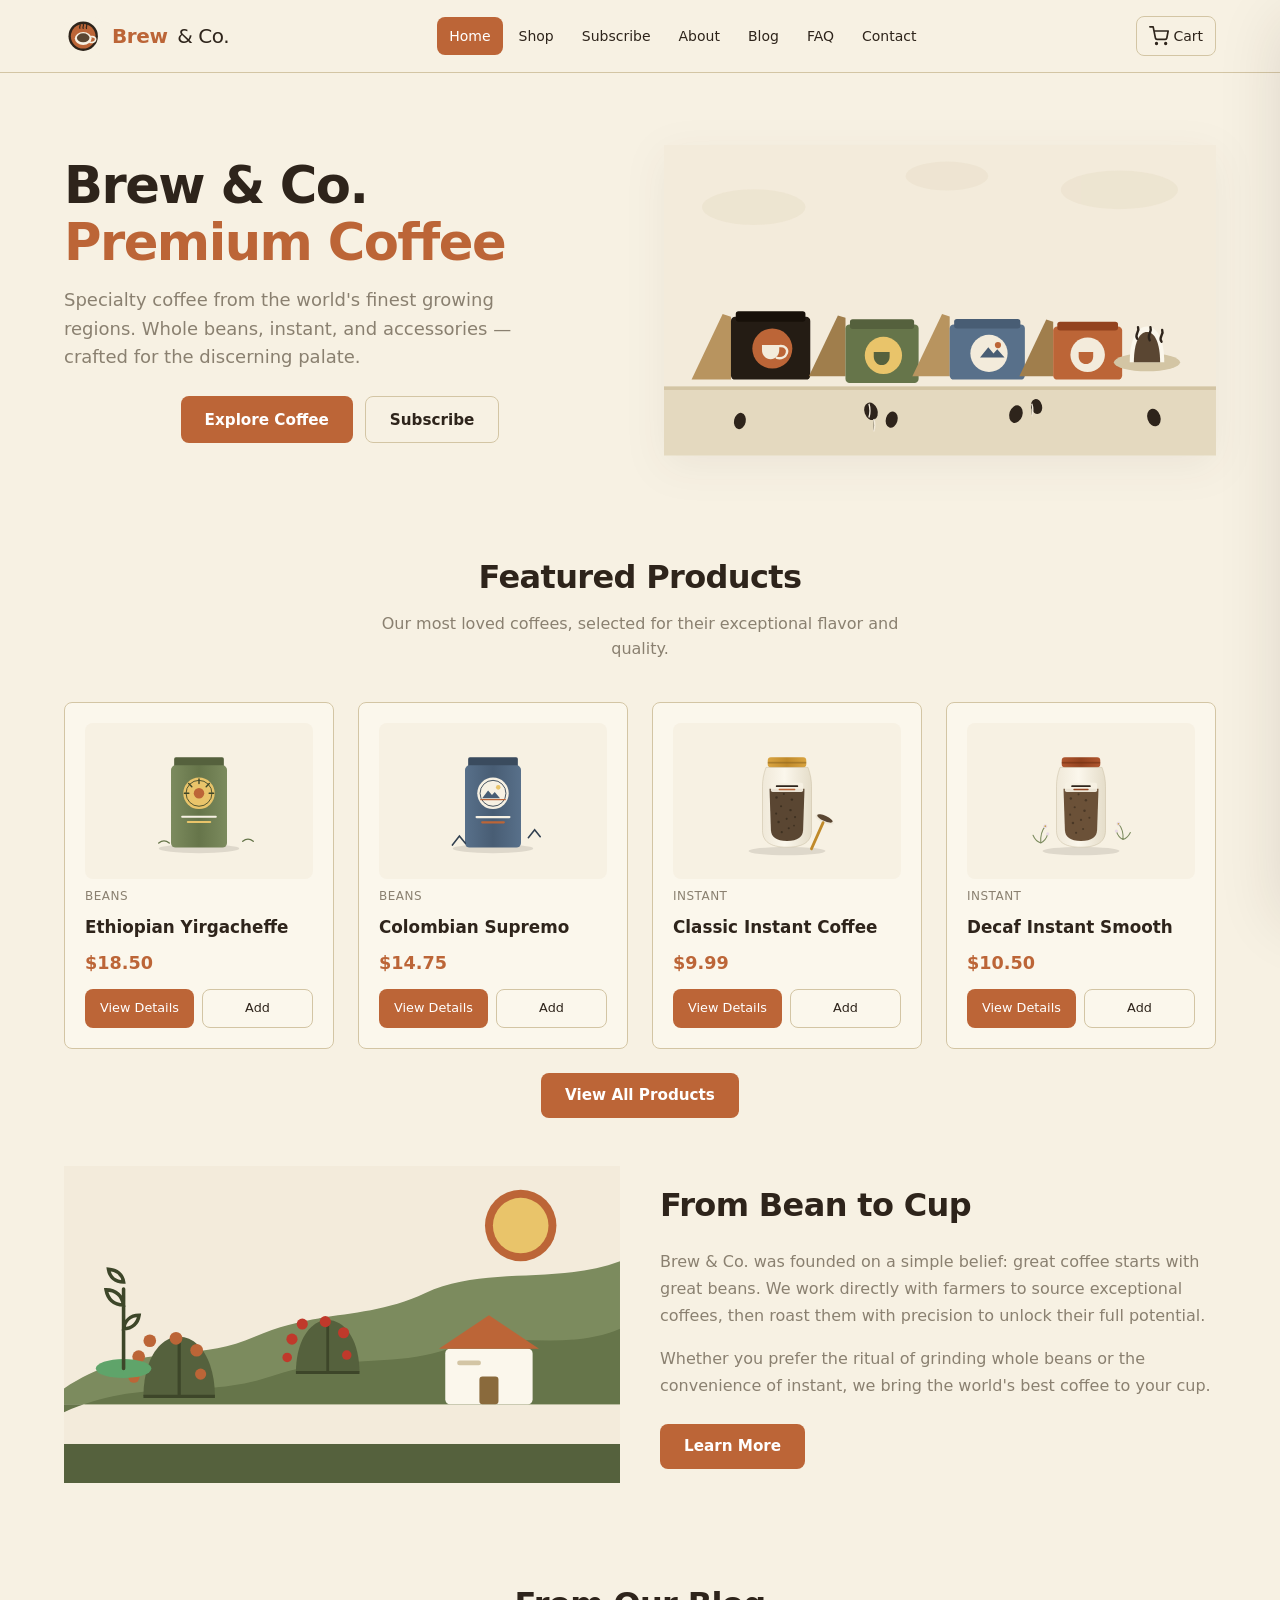
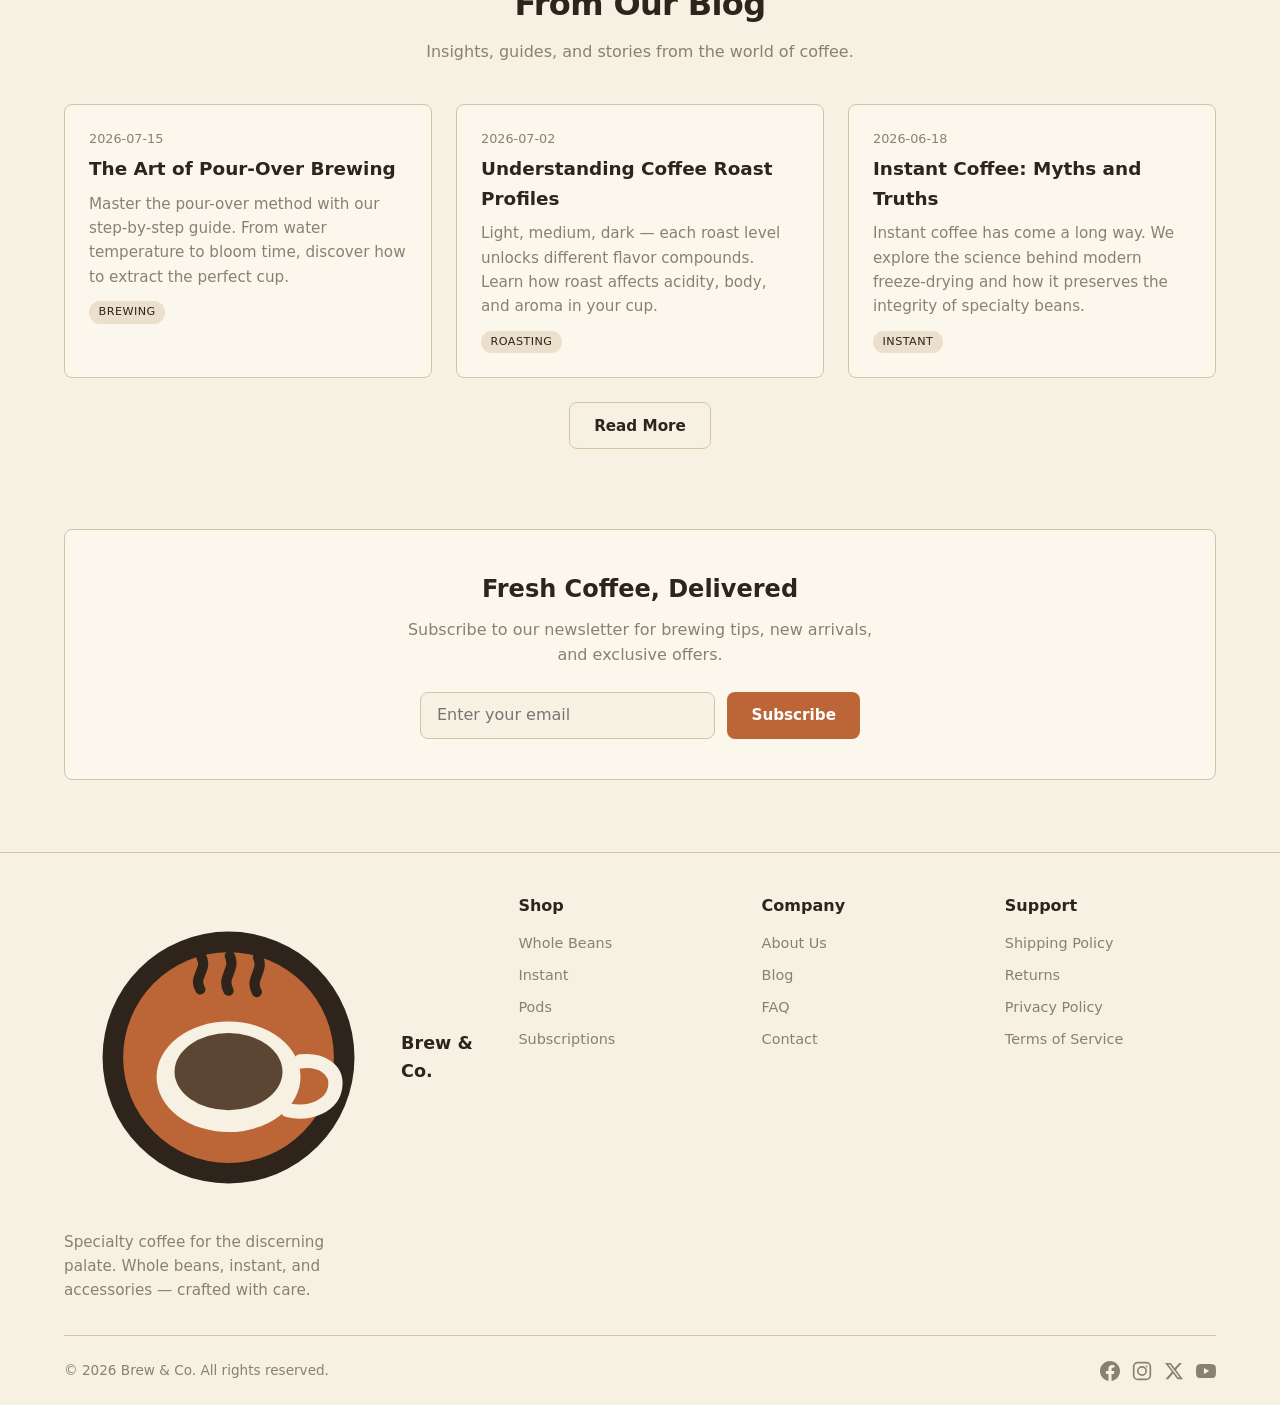
==== commit 646d1250: "Add files via upload" ====
--- a/brew.html
+++ b/brew.html
@@ -5,8 +5,8 @@
     <meta name="viewport" content="width=device-width, initial-scale=1.0" />
     <title>Brew & Co. — Premium Coffee</title>
 
-    <!-- Favicon SVG -->
-    <link rel="icon" href="data:image/svg+xml,<svg xmlns='http://www.w3.org/2000/svg' viewBox='0 0 512 512'><circle cx='256' cy='256' r='240' fill='%23BC6537'/><circle cx='256' cy='256' r='200' fill='%23F7F1E3'/><path d='M256 128c-40 0-72 32-72 72 0 48 72 112 72 112s72-64 72-112c0-40-32-72-72-72z' fill='%23BC6537'/><path d='M256 200c-8 0-14 6-14 14 0 12 14 28 14 28s14-16 14-28c0-8-6-14-14-14z' fill='%23F7F1E3'/><path d='M196 236l-24-8m168 8l24-8' stroke='%23BC6537' stroke-width='8' stroke-linecap='round'/></svg>" />
+    <!-- Favicon SVG (matches logo) -->
+    <link rel="icon" href="data:image/svg+xml,<svg xmlns='http://www.w3.org/2000/svg' viewBox='0 0 512 512'><rect width='512' height='512' rx='96' fill='%23F7F1E3'/><circle cx='256' cy='256' r='196' fill='%232E241B'/><circle cx='256' cy='256' r='164' fill='%23BC6537'/><ellipse cx='256' cy='286' rx='112' ry='86' fill='%23F7F1E3'/><path d='M368 262c34-4 58 14 54 40-4 28-38 44-74 36' fill='none' stroke='%23F7F1E3' stroke-width='22' stroke-linecap='round'/><ellipse cx='256' cy='278' rx='84' ry='60' fill='%235A4632'/><path d='M212 150c-12-20 12-30 2-50m42 52c-12-22 12-32 2-54m42 56c-12-22 12-32 2-54' fill='none' stroke='%232E241B' stroke-width='16' stroke-linecap='round'/></svg>" />
 
     <style>
         /* ── Reset & Base ── */
@@ -183,14 +183,6 @@
                 transform: translateX(0);
             }
         }
-        @keyframes slideInLeft {
-            from {
-                transform: translateX(-100%);
-            }
-            to {
-                transform: translateX(0);
-            }
-        }
 
         .animate-fade {
             animation: fadeIn 0.4s ease forwards;
@@ -275,8 +267,9 @@
             padding: 0;
         }
         .logo svg {
-            width: 2.2rem;
-            height: 2.2rem;
+            width: 2.4rem;
+            height: 2.4rem;
+            flex-shrink: 0;
         }
         .logo span {
             color: var(--primary);
@@ -358,9 +351,6 @@
         }
         .page {
             animation: fadeInUp 0.4s ease forwards;
-        }
-        .page-inner {
-            animation: fadeInUp 0.5s ease forwards;
         }
 
         /* ── Hero ── */
@@ -1363,29 +1353,27 @@
         (function() {
             'use strict';
 
-            // ─── SVG ASSETS ──────────────────────────────────────────────
-
-            // New Logo
+            // ─── LOGO SVG (matches favicon) ─────────────────────────────
             const LOGO_SVG =
-                `<svg xmlns="http://www.w3.org/2000/svg" viewBox="0 0 512 512"><circle cx="256" cy="256" r="240" fill="#BC6537"/><circle cx="256" cy="256" r="200" fill="#F7F1E3"/><path d="M256 128c-40 0-72 32-72 72 0 48 72 112 72 112s72-64 72-112c0-40-32-72-72-72z" fill="#BC6537"/><path d="M256 200c-8 0-14 6-14 14 0 12 14 28 14 28s14-16 14-28c0-8-6-14-14-14z" fill="#F7F1E3"/><path d="M196 236l-24-8m168 8l24-8" stroke="#BC6537" stroke-width="8" stroke-linecap="round"/></svg>`;
-
-            // Hero SVG
+                `<svg xmlns="http://www.w3.org/2000/svg" viewBox="0 0 512 512"><rect width="512" height="512" rx="96" fill="#F7F1E3"/><circle cx="256" cy="256" r="196" fill="#2E241B"/><circle cx="256" cy="256" r="164" fill="#BC6537"/><ellipse cx="256" cy="286" rx="112" ry="86" fill="#F7F1E3"/><path d="M368 262c34-4 58 14 54 40-4 28-38 44-74 36" fill="none" stroke="#F7F1E3" stroke-width="22" stroke-linecap="round"/><ellipse cx="256" cy="278" rx="84" ry="60" fill="#5A4632"/><path d="M212 150c-12-20 12-30 2-50m42 52c-12-22 12-32 2-54m42 56c-12-22 12-32 2-54" fill="none" stroke="#2E241B" stroke-width="16" stroke-linecap="round"/></svg>`;
+
+            // ─── HERO SVG ──────────────────────────────────────────────────
             const HERO_SVG =
                 `<svg xmlns="http://www.w3.org/2000/svg" viewBox="0 0 1600 900"><rect width="1600" height="900" fill="#F3EBDB"/><g opacity=".55" fill="#EAE0CB"><ellipse cx="260" cy="180" rx="150" ry="52"/><ellipse cx="1320" cy="130" rx="170" ry="56"/><ellipse cx="820" cy="90" rx="120" ry="42"/></g><rect x="0" y="700" width="1600" height="200" fill="#E4D9BF"/><rect x="0" y="700" width="1600" height="10" fill="#D3C5A4"/><g transform="translate(80 210)"><path d="M0 470l90-190 24 8v182z" fill="#B8945F"/><rect x="114" y="288" width="230" height="182" rx="12" fill="#241C14"/><rect x="128" y="272" width="202" height="30" rx="8" fill="#171009"/><circle cx="234" cy="380" r="58" fill="#BC6537"/><path d="M204 370h50v14c0 15-11 27-25 27s-25-12-25-27z" fill="#F3EBDB"/><path d="M254 373c17-2 26 8 22 20s-16 17-29 14" fill="none" stroke="#F3EBDB" stroke-width="7" stroke-linecap="round"/></g><g transform="translate(420 250)"><path d="M0 420l84-176 22 7v169z" fill="#A07E4C"/><rect x="106" y="270" width="212" height="170" rx="12" fill="#66754A"/><rect x="119" y="255" width="186" height="28" rx="8" fill="#55613D"/><circle cx="216" cy="360" r="54" fill="#E9C46A"/><path d="M188 350h46v13c0 14-10 25-23 25s-23-11-23-25z" fill="#55613D"/></g><g transform="translate(720 240)"><path d="M0 430l86-180 22 7v173z" fill="#B8945F"/><rect x="108" y="280" width="218" height="160" rx="12" fill="#58708A"/><rect x="121" y="264" width="192" height="28" rx="8" fill="#485D74"/><circle cx="222" cy="364" r="54" fill="#F3EBDB"/><path d="M196 376l24-30 15 18 11-12 21 24z" fill="#485D74"/><circle cx="248" cy="340" r="9" fill="#BC6537"/></g><g transform="translate(1030 270)"><path d="M0 400l78-164 20 6v158z" fill="#A07E4C"/><rect x="98" y="256" width="200" height="154" rx="12" fill="#BC6537"/><rect x="110" y="242" width="176" height="26" rx="8" fill="#93431F"/><circle cx="198" cy="338" r="50" fill="#F3EBDB"/><path d="M172 330h42v12c0 13-9 23-21 23s-21-10-21-23z" fill="#BC6537"/></g><g transform="translate(1310 300)"><ellipse cx="90" cy="330" rx="96" ry="26" fill="#D3C5A4"/><path d="M40 330c0-70 22-104 50-104s50 34 50 104z" fill="#FBF7EC"/><path d="M52 330c0-58 16-88 38-88s38 30 38 88" fill="#5A4632"/><path d="M62 262c-10-14 8-20 2-34m34 38c-10-16 8-22 2-38m32 42c-10-14 8-20 2-34" stroke="#2E241B" stroke-width="7" fill="none" stroke-linecap="round"/></g><g fill="#2E241B"><ellipse cx="600" cy="772" rx="19" ry="26" transform="rotate(-20 600 772)"/><ellipse cx="660" cy="796" rx="17" ry="24" transform="rotate(16 660 796)"/><ellipse cx="1020" cy="780" rx="19" ry="26" transform="rotate(18 1020 780)"/><ellipse cx="1080" cy="758" rx="16" ry="22" transform="rotate(-14 1080 758)"/><ellipse cx="1420" cy="790" rx="19" ry="26" transform="rotate(-18 1420 790)"/><ellipse cx="220" cy="800" rx="17" ry="24" transform="rotate(12 220 800)"/></g><g stroke="#F3EBDB" stroke-width="4"><path d="M594 750q6 20 0 40m472-40q6 18 0 36m-458 8q6 18 0 36m-1246-44q6 18 0 36"/></g></svg>`;
 
-            // About Roastery SVG
+            // ─── ABOUT ROASTERY SVG ──────────────────────────────────────
             const ABOUT_ROASTERY_SVG =
                 `<svg xmlns="http://www.w3.org/2000/svg" viewBox="0 0 1400 900"><rect width="1400" height="900" fill="#F3EBDB"/><rect x="0" y="740" width="1400" height="160" fill="#D3C5A4"/><rect x="90" y="80" width="420" height="640" fill="#E4D9BF"/><rect x="110" y="100" width="380" height="600" fill="#F9F4E8"/><rect x="130" y="120" width="340" height="240" fill="#EAE0CB"/><rect x="150" y="300" width="300" height="8" fill="#C9B98F"/><rect x="130" y="400" width="340" height="280" fill="#EAE0CB"/><g transform="translate(560 180)"><rect x="40" y="60" width="360" height="330" rx="26" fill="#BC6537"/><circle cx="220" cy="200" r="96" fill="#2E241B"/><circle cx="220" cy="200" r="70" fill="#F3EBDB" opacity=".18"/><circle cx="220" cy="200" r="70" fill="none" stroke="#C9A84C" stroke-width="10"/><rect x="60" y="390" width="320" height="46" rx="12" fill="#93431F"/><path d="M120 106h200l-24-56H144z" fill="#93431F"/><path d="M400 170c44-6 76 22 68 58-8 38-52 58-98 48" fill="none" stroke="#93431F" stroke-width="26" stroke-linecap="round"/><rect x="150" y="436" width="30" height="120" fill="#6E6252"/><rect x="260" y="436" width="30" height="120" fill="#6E6252"/><g transform="translate(196 176)"><ellipse cx="0" cy="0" rx="34" ry="20" fill="#171009"/><path d="M-16-24q-8-16 4-30m28 32q-8-16 4-30" stroke="#171009" stroke-width="8" fill="none" stroke-linecap="round"/></g></g><g transform="translate(1020 300)"><path d="M0 380V210a60 60 0 0 1 60-60h180a60 60 0 0 1 60 60v170z" fill="#C9A876"/><rect x="-14" y="150" width="328" height="36" rx="10" fill="#A07E4C"/><rect x="20" y="186" width="240" height="194" fill="#8A6A3C" opacity=".25"/><g fill="#5A4632"><circle cx="60" cy="230" r="9"/><circle cx="100" cy="250" r="9"/><circle cx="150" cy="228" r="9"/><circle cx="200" cy="252" r="9"/><circle cx="238" cy="232" r="9"/><circle cx="80" cy="290" r="9"/><circle cx="130" cy="308" r="9"/><circle cx="190" cy="292" r="9"/><circle cx="230" cy="310" r="9"/><circle cx="60" cy="350" r="9"/><circle cx="110" cy="366" r="9"/><circle cx="170" cy="352" r="9"/><circle cx="222" cy="370" r="9"/></g><path d="M270 380v-60m-40 60l40-60" stroke="#A07E4C" stroke-width="10"/></g><g transform="translate(120 520)"><path d="M0 200V60h150v140z" fill="#B8945F"/><path d="M0 60l75-50 75 50z" fill="#A07E4C"/><rect x="55" y="110" width="40" height="90" rx="6" fill="#8A6A3C"/></g><g><circle cx="1180" cy="560" r="34" fill="#5A4632"/><path d="M1150 620c0-40 14-64 30-64s30 24 30 64z" fill="#BC6537"/><circle cx="1290" cy="566" r="34" fill="#5A4632"/><path d="M1260 626c0-40 14-64 30-64s30 24 30 64z" fill="#66754A"/><rect x="1136" y="616" width="88" height="124" rx="8" fill="#FBF7EC"/><rect x="1246" y="622" width="88" height="118" rx="8" fill="#FBF7EC"/></g><ellipse cx="700" cy="800" rx="560" ry="30" fill="#2E241B" opacity=".08"/></svg>`;
 
-            // Subscriptions Hero
+            // ─── SUBSCRIPTIONS HERO SVG ──────────────────────────────────
             const SUB_HERO_SVG =
                 `<svg xmlns="http://www.w3.org/2000/svg" viewBox="0 0 1600 700"><rect width="1600" height="700" fill="#F3EBDB"/><rect x="0" y="560" width="1600" height="140" fill="#E4D9BF"/><rect x="0" y="560" width="1600" height="8" fill="#D3C5A4"/><g transform="translate(430 250)"><rect x="0" y="120" width="360" height="230" rx="14" fill="#C9A876"/><rect x="-10" y="104" width="380" height="34" rx="10" fill="#B8945F"/><path d="M0 236h360v114H0z" fill="#B8945F"/><rect x="150" y="216" width="60" height="46" rx="8" fill="#93431F"/><circle cx="180" cy="239" r="13" fill="#E9C46A"/></g><g transform="translate(800 190)"><rect x="0" y="110" width="330" height="210" rx="14" fill="#C9A876"/><rect x="-10" y="94" width="350" height="32" rx="10" fill="#B8945F"/><path d="M0 216h330v104H0z" fill="#B8945F"/><rect x="138" y="198" width="54" height="42" rx="8" fill="#93431F"/><circle cx="165" cy="219" r="12" fill="#E9C46A"/></g><g transform="translate(640 330)"><path d="M0 60l90-52 90 52v130H0z" fill="#BC6537"/><path d="M0 60l90 40 90-40v130H0z" fill="#93431F"/><circle cx="90" cy="64" r="17" fill="#E9C46A"/><path d="M90 51a13 13 0 1 1-.01 0z" fill="#FBF7EC"/></g><g transform="translate(1180 300)"><rect x="0" y="0" width="150" height="290" rx="16" fill="#241C14"/><rect x="0" y="0" width="150" height="60" rx="16" fill="#171009"/><circle cx="75" cy="150" r="44" fill="#BC6537"/><path d="M53 142h38v11c0 11-8 19-19 19s-19-8-19-19z" fill="#F3EBDB"/><path d="M91 145c13-1 20 7 17 16s-12 13-22 10" fill="none" stroke="#F3EBDB" stroke-width="6" stroke-linecap="round"/><rect x="30" y="222" width="90" height="10" rx="5" fill="#8A8070"/></g><g transform="translate(180 300)"><rect x="0" y="0" width="170" height="290" rx="16" fill="#66754A"/><rect x="0" y="0" width="170" height="62" rx="16" fill="#55613D"/><circle cx="85" cy="152" r="48" fill="#E9C46A"/><path d="M61 144h40v12c0 12-9 21-20 21s-20-9-20-21z" fill="#55613D"/><rect x="34" y="226" width="102" height="10" rx="5" fill="#F3EBDB"/></g><g fill="#2E241B"><ellipse cx="380" cy="636" rx="18" ry="25" transform="rotate(-18 380 636)"/><ellipse cx="440" cy="656" rx="16" ry="22" transform="rotate(14 440 656)"/><ellipse cx="1090" cy="646" rx="18" ry="25" transform="rotate(16 1090 646)"/><ellipse cx="1150" cy="626" rx="15" ry="21" transform="rotate(-14 1150 626)"/></g></svg>`;
 
-            // Sustainability Farm
+            // ─── SUSTAINABILITY FARM SVG ──────────────────────────────────
             const SUSTAIN_SVG =
                 `<svg xmlns="http://www.w3.org/2000/svg" viewBox="0 0 1400 800"><rect width="1400" height="800" fill="#F3EBDB"/><circle cx="1150" cy="150" r="90" fill="#BC6537"/><circle cx="1150" cy="150" r="70" fill="#E9C46A"/><path d="M0 560c180-120 320-60 480-130s280-40 430-110 330-20 490-80v360H0z" fill="#7C8B5E"/><path d="M0 620c200-90 340-30 520-90s300-20 450-70 290 10 430-50v190H0z" fill="#66754A"/><rect x="0" y="700" width="1400" height="100" fill="#55613D"/><g transform="translate(240 420)"><path d="M-40 160c0-90 40-150 90-150s90 60 90 150z" fill="#55613D"/><path d="M-40 160h180m-90-150v150" stroke="#3D4629" stroke-width="8"/><circle cx="-52" cy="60" r="16" fill="#BC6537"/><circle cx="-24" cy="20" r="16" fill="#BC6537"/><circle cx="42" cy="14" r="16" fill="#BC6537"/><circle cx="94" cy="44" r="16" fill="#BC6537"/><circle cx="-64" cy="112" r="14" fill="#BC6537"/><circle cx="104" cy="104" r="14" fill="#BC6537"/></g><g transform="translate(620 380)"><path d="M-36 140c0-80 36-132 80-132s80 52 80 132z" fill="#55613D"/><path d="M-36 140h160m-80-132v132" stroke="#3D4629" stroke-width="7"/><circle cx="-46" cy="56" r="14" fill="#C0392B"/><circle cx="-20" cy="18" r="14" fill="#C0392B"/><circle cx="38" cy="12" r="14" fill="#C0392B"/><circle cx="84" cy="40" r="14" fill="#C0392B"/><circle cx="-58" cy="102" r="12" fill="#C0392B"/><circle cx="92" cy="96" r="12" fill="#C0392B"/></g><g transform="translate(960 400)"><rect x="0" y="60" width="220" height="140" rx="12" fill="#FBF7EC"/><path d="M-16 60l126-84 126 84z" fill="#BC6537"/><rect x="86" y="130" width="48" height="70" rx="8" fill="#8A6A3C"/><rect x="30" y="90" width="60" height="12" rx="6" fill="#D3C5A4"/></g><g transform="translate(60 250)"><ellipse cx="90" cy="260" rx="70" ry="24" fill="#5FA46A"/><path d="M90 260V60m0 40c-26 0-40-16-44-38 26 0 40 16 44 38zm0 60c22 0 36-14 39-34-23 0-36 15-39 34zm0-118c-22 0-35-13-38-32 22 1 35 14 38 32z" stroke="#3D4629" stroke-width="9" fill="none" stroke-linecap="round"/></g></svg>`;
 
-            // Product SVGs
+            // ─── PRODUCT SVGS ──────────────────────────────────────────────
             const PRODUCT_SVGS = {
                 ethiopia: `<svg xmlns="http://www.w3.org/2000/svg" viewBox="0 0 800 800"><defs><linearGradient id="bagE" x1="0" y1="0" x2="1" y2="0"><stop offset="0" stop-color="#7C8B5E"/><stop offset=".5" stop-color="#66754A"/><stop offset="1" stop-color="#7C8B5E"/></linearGradient></defs><rect width="800" height="800" fill="#F7F1E3"/><ellipse cx="400" cy="672" rx="230" ry="26" fill="#2E241B" opacity=".12"/><rect x="258" y="150" width="284" height="60" rx="10" fill="#55613D"/><rect x="240" y="196" width="320" height="470" rx="26" fill="url(#bagE)"/><circle cx="400" cy="356" r="90" fill="#E9C46A"/><circle cx="400" cy="356" r="74" fill="none" stroke="#3D4629" stroke-width="5"/><g stroke="#3D4629" stroke-width="8" stroke-linecap="round"><path d="M400 300v-26M441 318l18-18M458 356h26M342 356h-26M359 318l-18-18"/></g><circle cx="400" cy="356" r="30" fill="#BC6537"/><rect x="298" y="484" width="204" height="12" rx="6" fill="#F7F1E3"/><rect x="330" y="514" width="140" height="12" rx="6" fill="#E9C46A"/><path d="M170 640c20-16 40-16 60 0m420-10c20-16 40-16 60 0" stroke="#66754A" stroke-width="8" fill="none" stroke-linecap="round"/></svg>`,
                 colombia: `<svg xmlns="http://www.w3.org/2000/svg" viewBox="0 0 800 800"><defs><linearGradient id="bagC" x1="0" y1="0" x2="1" y2="0"><stop offset="0" stop-color="#58708A"/><stop offset=".5" stop-color="#485D74"/><stop offset="1" stop-color="#58708A"/></linearGradient></defs><rect width="800" height="800" fill="#F7F1E3"/><ellipse cx="400" cy="672" rx="230" ry="26" fill="#2E241B" opacity=".12"/><rect x="258" y="150" width="284" height="60" rx="10" fill="#3A4B5E"/><rect x="240" y="196" width="320" height="470" rx="26" fill="url(#bagC)"/><circle cx="400" cy="356" r="90" fill="#F7F1E3"/><circle cx="400" cy="356" r="74" fill="none" stroke="#314050" stroke-width="5"/><path d="M338 384l34-44 22 26 16-18 30 36z" fill="#485D74"/><path d="M330 392h140" stroke="#BC6537" stroke-width="8" stroke-linecap="round"/><circle cx="430" cy="322" r="13" fill="#E9C46A"/><rect x="300" y="486" width="200" height="12" rx="6" fill="#F7F1E3"/><rect x="332" y="516" width="136" height="12" rx="6" fill="#BC6537"/><g stroke="#314050" stroke-width="9" fill="none" stroke-linecap="round"><path d="M168 652l40-52 34 42m360-32l36-46 32 40"/></g></svg>`,
@@ -2059,7 +2047,6 @@
               </div>
             `;
 
-                // Re-bind modal close after render
                 document.querySelector('[data-action="close-modal"]')?.addEventListener('click', closeModal);
                 document.getElementById('modal-overlay')?.addEventListener('click', function(e) {
                     if (e.target === this) closeModal();
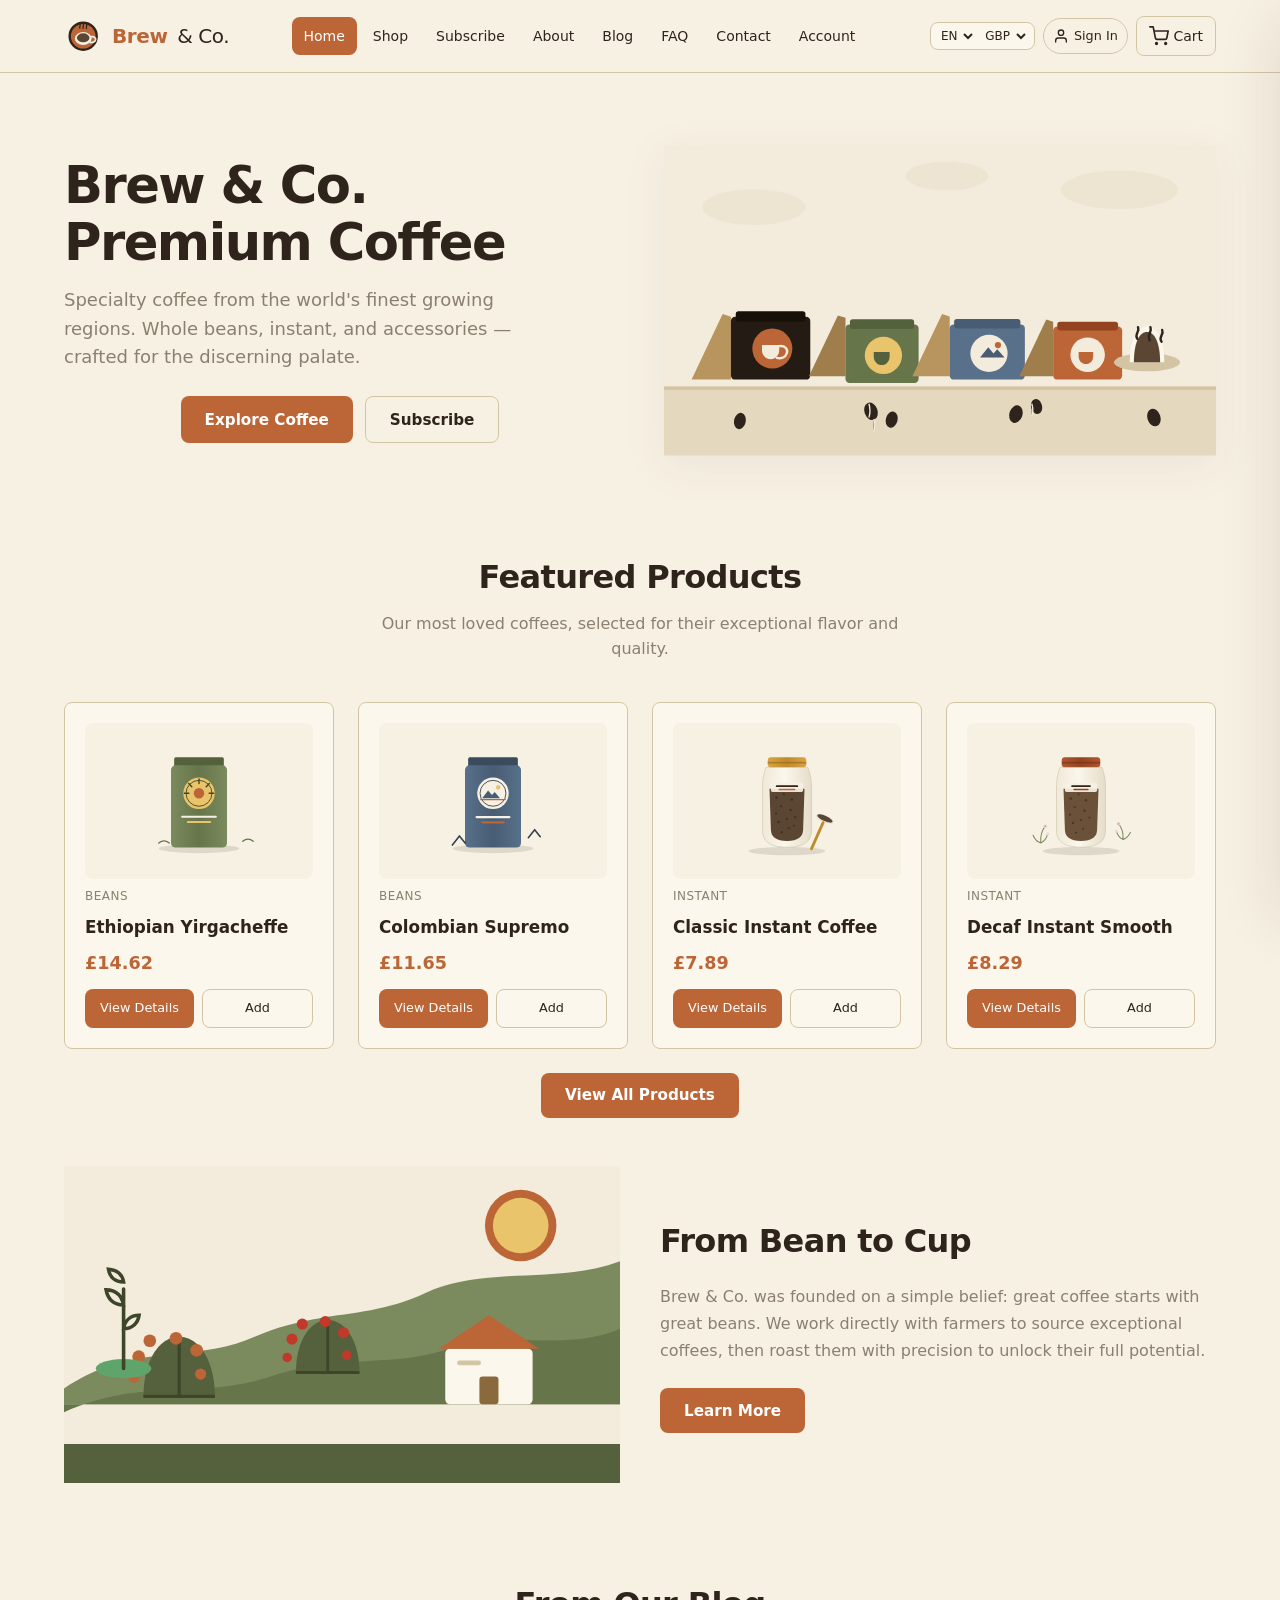
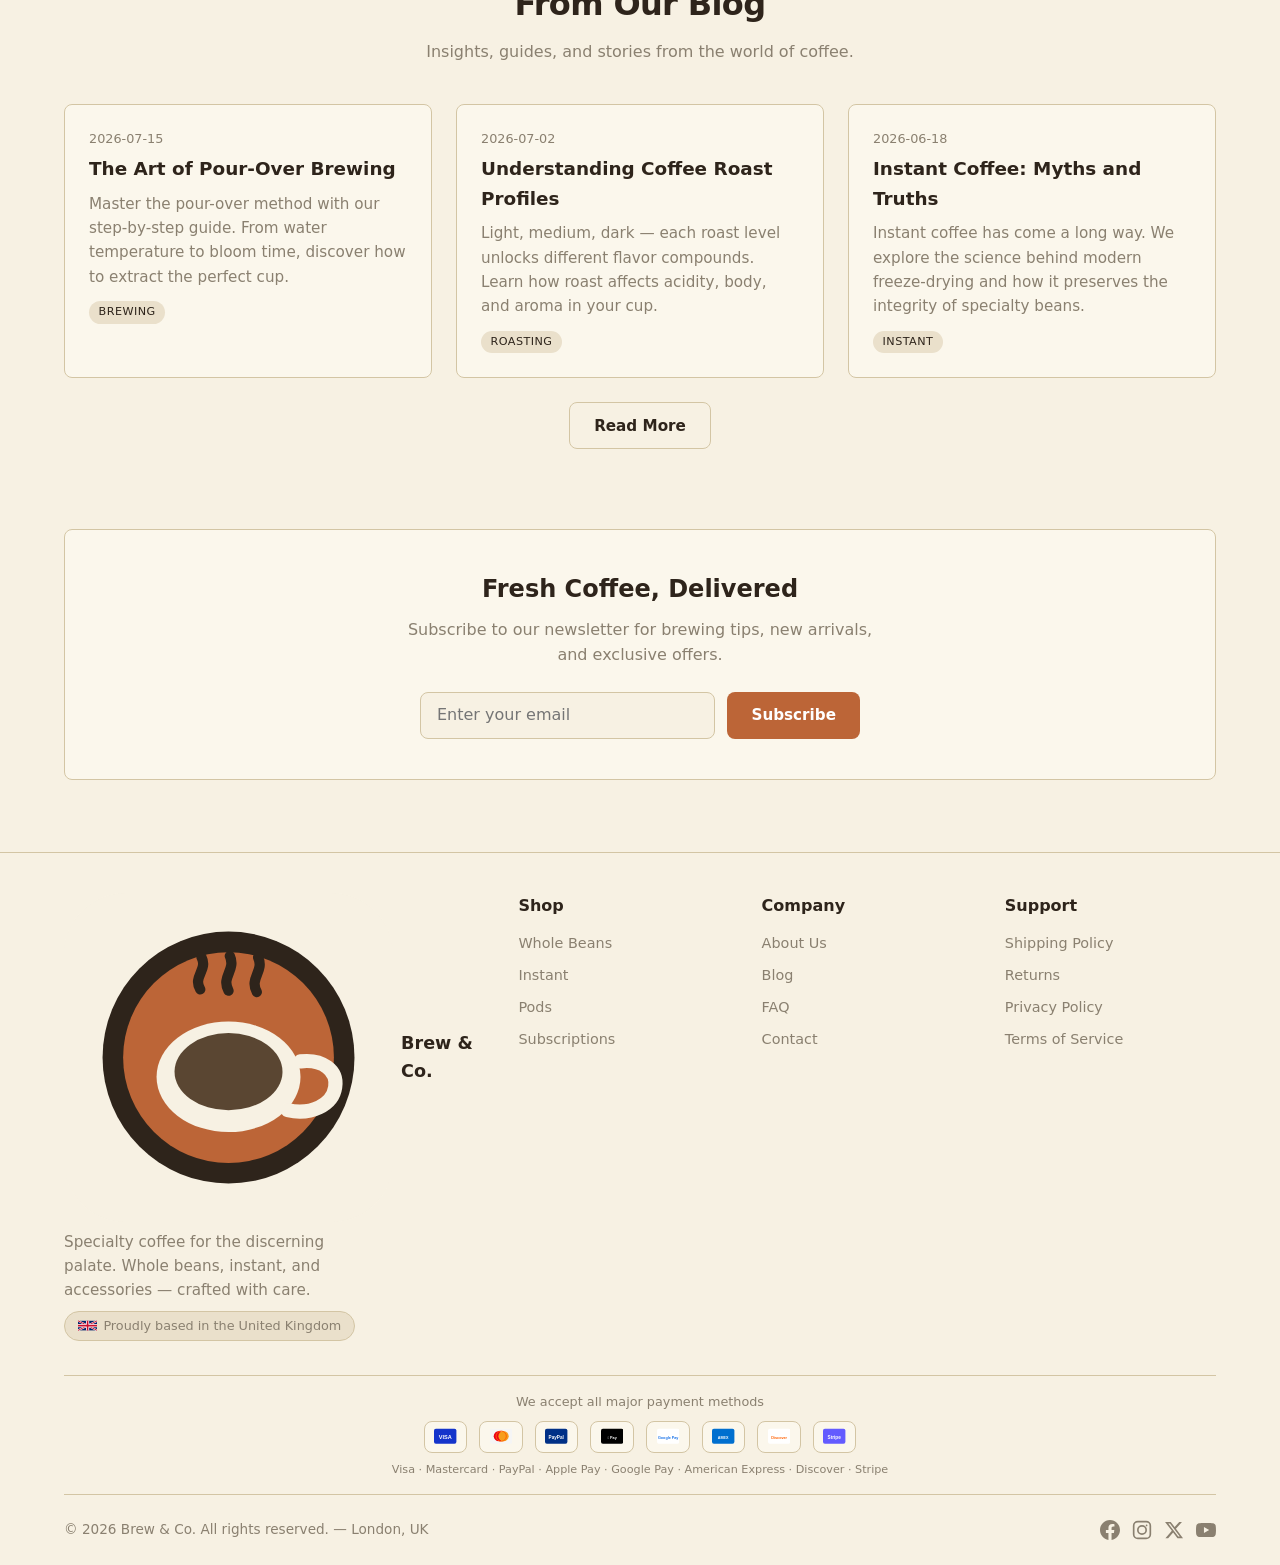
==== commit 01dfbd00: "Add files via upload" ====
--- a/brew.html
+++ b/brew.html
@@ -252,6 +252,8 @@
             align-items: center;
             justify-content: space-between;
             height: 4.5rem;
+            flex-wrap: wrap;
+            gap: 0.5rem;
         }
         .logo {
             display: flex;
@@ -284,6 +286,7 @@
             gap: 0.25rem;
             align-items: center;
             list-style: none;
+            flex-wrap: wrap;
         }
         .nav-links button {
             padding: 0.5rem 0.75rem;
@@ -295,6 +298,7 @@
             color: var(--foreground);
             transition: background 0.2s, color 0.2s;
             cursor: pointer;
+            white-space: nowrap;
         }
         .nav-links button:hover {
             background: var(--accent);
@@ -307,6 +311,28 @@
             display: flex;
             align-items: center;
             gap: 0.5rem;
+            flex-wrap: wrap;
+        }
+        .lang-currency {
+            display: flex;
+            gap: 0.25rem;
+            align-items: center;
+            background: var(--card);
+            border: 1px solid var(--border);
+            border-radius: var(--radius);
+            padding: 0.1rem 0.3rem;
+        }
+        .lang-currency select {
+            background: transparent;
+            border: none;
+            font-size: 0.75rem;
+            padding: 0.2rem 0.1rem;
+            color: var(--foreground);
+            cursor: pointer;
+            outline: none;
+        }
+        .lang-currency select option {
+            background: var(--card);
         }
         .cart-btn {
             position: relative;
@@ -334,6 +360,34 @@
             padding: 0.1rem 0.45rem;
             border-radius: 9999px;
             margin-left: 0.15rem;
+        }
+        .account-btn {
+            padding: 0.4rem 0.6rem;
+            border-radius: 9999px;
+            border: 1px solid var(--border);
+            background: transparent;
+            color: var(--foreground);
+            font-size: 0.8rem;
+            display: flex;
+            align-items: center;
+            gap: 0.3rem;
+            transition: background 0.2s;
+            cursor: pointer;
+        }
+        .account-btn:hover {
+            background: var(--accent);
+        }
+        .account-btn .avatar {
+            width: 1.6rem;
+            height: 1.6rem;
+            border-radius: 9999px;
+            background: var(--primary);
+            color: #fff;
+            display: flex;
+            align-items: center;
+            justify-content: center;
+            font-size: 0.7rem;
+            font-weight: 600;
         }
         .mobile-menu-btn {
             display: none;
@@ -428,6 +482,17 @@
             padding: 0.4rem 1rem;
             font-size: 0.8rem;
         }
+        .btn-block {
+            width: 100%;
+            justify-content: center;
+        }
+        .btn-danger {
+            background: var(--destructive);
+            color: #fff;
+        }
+        .btn-danger:hover {
+            background: #a93226;
+        }
 
         /* ── Section ── */
         .section {
@@ -687,6 +752,143 @@
             color: var(--muted-foreground);
         }
 
+        /* ── Account Pages ── */
+        .auth-container {
+            max-width: 420px;
+            margin: 0 auto;
+            padding: 1rem 0;
+        }
+        .auth-container .auth-card {
+            background: var(--card);
+            border: 1px solid var(--border);
+            border-radius: var(--radius);
+            padding: 2rem;
+            box-shadow: var(--shadow-card);
+        }
+        .auth-container .auth-card h2 {
+            font-size: 1.5rem;
+            font-weight: 700;
+            margin-bottom: 0.25rem;
+        }
+        .auth-container .auth-card p {
+            color: var(--muted-foreground);
+            margin-bottom: 1.5rem;
+        }
+        .auth-container .auth-card label {
+            font-weight: 500;
+            font-size: 0.9rem;
+            display: block;
+            margin-bottom: 0.25rem;
+        }
+        .auth-container .auth-card input {
+            width: 100%;
+            padding: 0.6rem 0.8rem;
+            border: 1px solid var(--border);
+            border-radius: var(--radius);
+            background: var(--background);
+            color: var(--foreground);
+            margin-bottom: 1rem;
+            transition: border-color 0.2s, box-shadow 0.2s;
+        }
+        .auth-container .auth-card input:focus {
+            outline: none;
+            border-color: var(--primary);
+            box-shadow: 0 0 0 3px rgba(188, 101, 55, 0.15);
+        }
+        .auth-container .auth-card .form-row {
+            display: flex;
+            gap: 0.75rem;
+        }
+        .auth-container .auth-card .form-row>* {
+            flex: 1;
+        }
+        .auth-container .auth-toggle {
+            text-align: center;
+            margin-top: 1rem;
+            font-size: 0.9rem;
+            color: var(--muted-foreground);
+        }
+        .auth-container .auth-toggle button {
+            background: none;
+            border: none;
+            color: var(--primary);
+            font-weight: 600;
+            cursor: pointer;
+        }
+        .auth-container .auth-toggle button:hover {
+            text-decoration: underline;
+        }
+
+        /* Account Dashboard */
+        .account-dashboard {
+            max-width: 800px;
+            margin: 0 auto;
+        }
+        .account-dashboard .account-header {
+            display: flex;
+            align-items: center;
+            gap: 1.5rem;
+            padding: 1.5rem;
+            background: var(--card);
+            border: 1px solid var(--border);
+            border-radius: var(--radius);
+            margin-bottom: 2rem;
+        }
+        .account-dashboard .account-header .avatar-lg {
+            width: 4rem;
+            height: 4rem;
+            border-radius: 9999px;
+            background: var(--primary);
+            color: #fff;
+            display: flex;
+            align-items: center;
+            justify-content: center;
+            font-size: 1.5rem;
+            font-weight: 700;
+            flex-shrink: 0;
+        }
+        .account-dashboard .account-header .info h2 {
+            font-size: 1.3rem;
+            font-weight: 700;
+        }
+        .account-dashboard .account-header .info p {
+            color: var(--muted-foreground);
+        }
+        .account-dashboard .account-grid {
+            display: grid;
+            grid-template-columns: 1fr 1fr;
+            gap: 1.5rem;
+        }
+        .account-dashboard .account-card {
+            background: var(--card);
+            border: 1px solid var(--border);
+            border-radius: var(--radius);
+            padding: 1.25rem;
+        }
+        .account-dashboard .account-card h3 {
+            font-weight: 600;
+            font-size: 1rem;
+            margin-bottom: 0.5rem;
+        }
+        .account-dashboard .account-card p {
+            color: var(--muted-foreground);
+            font-size: 0.9rem;
+        }
+        .account-dashboard .account-card .order-item {
+            display: flex;
+            justify-content: space-between;
+            padding: 0.3rem 0;
+            border-bottom: 1px solid var(--border);
+            font-size: 0.85rem;
+        }
+        .account-dashboard .account-card .order-item:last-child {
+            border-bottom: none;
+        }
+        .account-dashboard .account-card .order-item .status {
+            color: var(--primary);
+            font-weight: 500;
+        }
+
         /* ── Contact ── */
         .contact-grid {
             display: grid;
@@ -918,6 +1120,36 @@
             font-size: 0.9rem;
         }
 
+        /* ── Policy pages ── */
+        .policy-content {
+            max-width: 720px;
+            margin: 0 auto;
+        }
+        .policy-content h1 {
+            font-size: 2rem;
+            font-weight: 700;
+            letter-spacing: -0.02em;
+            margin-bottom: 1.5rem;
+        }
+        .policy-content h2 {
+            font-size: 1.3rem;
+            font-weight: 600;
+            margin: 1.5rem 0 0.5rem;
+        }
+        .policy-content p {
+            color: var(--muted-foreground);
+            line-height: 1.8;
+            margin-bottom: 1rem;
+        }
+        .policy-content ul {
+            color: var(--muted-foreground);
+            padding-left: 1.5rem;
+            margin-bottom: 1rem;
+        }
+        .policy-content ul li {
+            margin-bottom: 0.3rem;
+        }
+
         /* ── Newsletter ── */
         .newsletter {
             background: var(--card);
@@ -981,6 +1213,22 @@
             max-width: 280px;
             margin-top: 0.5rem;
         }
+        .footer-brand .uk-badge {
+            display: inline-flex;
+            align-items: center;
+            gap: 0.4rem;
+            margin-top: 0.5rem;
+            font-size: 0.8rem;
+            color: var(--muted-foreground);
+            background: var(--accent);
+            padding: 0.25rem 0.8rem;
+            border-radius: 9999px;
+            border: 1px solid var(--border);
+        }
+        .footer-brand .uk-badge svg {
+            width: 1.2rem;
+            height: 1.2rem;
+        }
         .footer h4 {
             font-weight: 600;
             margin-bottom: 0.75rem;
@@ -1007,6 +1255,7 @@
             color: var(--muted-foreground);
             font-size: 0.9rem;
             transition: color 0.2s;
+            cursor: pointer;
         }
         .footer ul a:hover {
             color: var(--primary);
@@ -1032,6 +1281,54 @@
         }
         .footer-social a:hover {
             color: var(--primary);
+        }
+
+        /* ── Payment Icons ── */
+        .payment-icons {
+            display: flex;
+            flex-wrap: wrap;
+            gap: 0.75rem;
+            align-items: center;
+            justify-content: center;
+            margin-top: 0.5rem;
+        }
+        .payment-icons .payment-icon {
+            background: var(--card);
+            border: 1px solid var(--border);
+            border-radius: var(--radius);
+            padding: 0.3rem 0.6rem;
+            display: flex;
+            align-items: center;
+            gap: 0.3rem;
+            font-size: 0.65rem;
+            font-weight: 600;
+            color: var(--muted-foreground);
+            transition: border-color 0.2s;
+            height: 2rem;
+        }
+        .payment-icons .payment-icon:hover {
+            border-color: var(--primary);
+        }
+        .payment-icons .payment-icon svg {
+            width: 1.4rem;
+            height: 1.4rem;
+        }
+        .payment-icons .payment-icon .label {
+            font-size: 0.6rem;
+            font-weight: 600;
+            letter-spacing: 0.02em;
+            color: var(--foreground);
+        }
+        .payment-icons .payment-icon .label small {
+            font-weight: 400;
+            font-size: 0.5rem;
+        }
+
+        .payment-text {
+            text-align: center;
+            font-size: 0.7rem;
+            color: var(--muted-foreground);
+            margin-top: 0.5rem;
         }
 
         /* ── Cart Sidebar ── */
@@ -1295,6 +1592,13 @@
             .nav-actions .cart-btn span.label {
                 display: none;
             }
+            .lang-currency select {
+                font-size: 0.7rem;
+                padding: 0.1rem 0.1rem;
+            }
+            .account-dashboard .account-grid {
+                grid-template-columns: 1fr;
+            }
         }
         @media (max-width: 600px) {
             .footer-grid {
@@ -1325,6 +1629,28 @@
             }
             .blog-grid {
                 grid-template-columns: 1fr;
+            }
+            .header-inner {
+                height: auto;
+                padding: 0.5rem 0;
+            }
+            .nav-actions .lang-currency {
+                order: 10;
+                width: 100%;
+                justify-content: center;
+                margin-top: 0.25rem;
+            }
+            .auth-container .auth-card .form-row {
+                flex-direction: column;
+            }
+            .payment-icons .payment-icon {
+                padding: 0.2rem 0.4rem;
+                font-size: 0.55rem;
+                height: 1.6rem;
+            }
+            .payment-icons .payment-icon svg {
+                width: 1rem;
+                height: 1rem;
             }
         }
         @media (max-width: 420px) {
@@ -1353,9 +1679,13 @@
         (function() {
             'use strict';
 
-            // ─── LOGO SVG (matches favicon) ─────────────────────────────
+            // ─── LOGO SVG ──────────────────────────────────────────────────
             const LOGO_SVG =
                 `<svg xmlns="http://www.w3.org/2000/svg" viewBox="0 0 512 512"><rect width="512" height="512" rx="96" fill="#F7F1E3"/><circle cx="256" cy="256" r="196" fill="#2E241B"/><circle cx="256" cy="256" r="164" fill="#BC6537"/><ellipse cx="256" cy="286" rx="112" ry="86" fill="#F7F1E3"/><path d="M368 262c34-4 58 14 54 40-4 28-38 44-74 36" fill="none" stroke="#F7F1E3" stroke-width="22" stroke-linecap="round"/><ellipse cx="256" cy="278" rx="84" ry="60" fill="#5A4632"/><path d="M212 150c-12-20 12-30 2-50m42 52c-12-22 12-32 2-54m42 56c-12-22 12-32 2-54" fill="none" stroke="#2E241B" stroke-width="16" stroke-linecap="round"/></svg>`;
+
+            // ─── UK FLAG SVG ─────────────────────────────────────────────
+            const UK_FLAG_SVG =
+                `<svg xmlns="http://www.w3.org/2000/svg" viewBox="0 0 60 30"><clipPath id="uk"><path d="M0 0v30h60V0z"/></clipPath><path d="M0 0v30h60V0z" fill="#012169"/><path d="M0 0l60 30m0-30L0 30" stroke="#fff" stroke-width="6"/><path d="M0 0l60 30m0-30L0 30" stroke="#C8102E" stroke-width="3"/><path d="M30 0v30M0 15h60" stroke="#fff" stroke-width="10"/><path d="M30 0v30M0 15h60" stroke="#C8102E" stroke-width="5"/></svg>`;
 
             // ─── HERO SVG ──────────────────────────────────────────────────
             const HERO_SVG =
@@ -1393,10 +1723,123 @@
                 mail: `<svg xmlns="http://www.w3.org/2000/svg" width="20" height="20" viewBox="0 0 24 24" fill="none" stroke="currentColor" stroke-width="2" stroke-linecap="round" stroke-linejoin="round"><rect x="2" y="4" width="20" height="16" rx="2"/><path d="M22 7l-8.97 5.7a1.94 1.94 0 0 1-2.06 0L2 7"/></svg>`,
                 phone: `<svg xmlns="http://www.w3.org/2000/svg" width="20" height="20" viewBox="0 0 24 24" fill="none" stroke="currentColor" stroke-width="2" stroke-linecap="round" stroke-linejoin="round"><path d="M22 16.92v3a2 2 0 0 1-2.18 2 19.79 19.79 0 0 1-8.63-3.07 19.5 19.5 0 0 1-6-6 19.79 19.79 0 0 1-3.07-8.67A2 2 0 0 1 4.11 2h3a2 2 0 0 1 2 1.72 12.84 12.84 0 0 0 .7 2.81 2 2 0 0 1-.45 2.11L8.09 9.91a16 16 0 0 0 6 6l1.27-1.27a2 2 0 0 1 2.11-.45 12.84 12.84 0 0 0 2.81.7A2 2 0 0 1 22 16.92z"/></svg>`,
                 pin: `<svg xmlns="http://www.w3.org/2000/svg" width="20" height="20" viewBox="0 0 24 24" fill="none" stroke="currentColor" stroke-width="2" stroke-linecap="round" stroke-linejoin="round"><path d="M21 10c0 7-9 13-9 13s-9-6-9-13a9 9 0 0 1 18 0z"/><circle cx="12" cy="10" r="3"/></svg>`,
+                user: `<svg xmlns="http://www.w3.org/2000/svg" width="16" height="16" viewBox="0 0 24 24" fill="none" stroke="currentColor" stroke-width="2" stroke-linecap="round" stroke-linejoin="round"><path d="M20 21v-2a4 4 0 0 0-4-4H8a4 4 0 0 0-4 4v2"/><circle cx="12" cy="7" r="4"/></svg>`,
                 facebook: `<svg xmlns="http://www.w3.org/2000/svg" width="20" height="20" viewBox="0 0 24 24" fill="currentColor"><path d="M24 12.073c0-6.627-5.373-12-12-12s-12 5.373-12 12c0 5.99 4.388 10.954 10.125 11.854v-8.385H7.078v-3.47h3.047V9.43c0-3.007 1.792-4.669 4.533-4.669 1.312 0 2.686.235 2.686.235v2.953H15.83c-1.491 0-1.956.925-1.956 1.874v2.25h3.328l-.532 3.47h-2.796v8.385C19.612 23.027 24 18.062 24 12.073z"/></svg>`,
                 instagram: `<svg xmlns="http://www.w3.org/2000/svg" width="20" height="20" viewBox="0 0 24 24" fill="none" stroke="currentColor" stroke-width="2" stroke-linecap="round" stroke-linejoin="round"><rect x="2" y="2" width="20" height="20" rx="5"/><circle cx="12" cy="12" r="5"/><line x1="17.5" y1="6.5" x2="17.51" y2="6.5"/></svg>`,
                 twitter: `<svg xmlns="http://www.w3.org/2000/svg" width="20" height="20" viewBox="0 0 24 24" fill="currentColor"><path d="M18.244 2.25h3.308l-7.227 8.26 8.502 11.24H16.17l-5.214-6.817L4.99 21.75H1.68l7.73-8.835L1.254 2.25H8.08l4.713 6.231zm-1.161 17.52h1.833L7.084 4.126H5.117z"/></svg>`,
                 youtube: `<svg xmlns="http://www.w3.org/2000/svg" width="20" height="20" viewBox="0 0 24 24" fill="currentColor"><path d="M23.498 6.186a3.016 3.016 0 0 0-2.122-2.136C19.505 3.545 12 3.545 12 3.545s-7.505 0-9.377.505A3.017 3.017 0 0 0 .502 6.186C0 8.07 0 12 0 12s0 3.93.502 5.814a3.016 3.016 0 0 0 2.122 2.136c1.871.505 9.376.505 9.376.505s7.505 0 9.377-.505a3.015 3.015 0 0 0 2.122-2.136C24 15.93 24 12 24 12s0-3.93-.502-5.814zM9.545 15.568V8.432L15.818 12l-6.273 3.568z"/></svg>`
+            };
+
+            // ─── PAYMENT ICONS (SVG) ──────────────────────────────────────
+            const PAYMENT_ICONS = {
+                visa: `<svg xmlns="http://www.w3.org/2000/svg" viewBox="0 0 48 32" width="48" height="32"><rect width="48" height="32" rx="4" fill="#1434CB"/><text x="24" y="21" font-family="Arial, sans-serif" font-weight="700" font-size="12" fill="white" text-anchor="middle">VISA</text></svg>`,
+                mastercard: `<svg xmlns="http://www.w3.org/2000/svg" viewBox="0 0 48 32" width="48" height="32"><rect width="48" height="32" rx="4" fill="#F5F5F5"/><circle cx="19" cy="16" r="11" fill="#EB001B"/><circle cx="29" cy="16" r="11" fill="#F79E1B"/><circle cx="24" cy="16" r="11" fill="none" stroke="#FF5F00" stroke-width="2"/></svg>`,
+                paypal: `<svg xmlns="http://www.w3.org/2000/svg" viewBox="0 0 48 32" width="48" height="32"><rect width="48" height="32" rx="4" fill="#003087"/><text x="24" y="21" font-family="Arial, sans-serif" font-weight="700" font-size="10" fill="white" text-anchor="middle">PayPal</text></svg>`,
+                applepay: `<svg xmlns="http://www.w3.org/2000/svg" viewBox="0 0 48 32" width="48" height="32"><rect width="48" height="32" rx="4" fill="#000"/><text x="24" y="21" font-family="Arial, sans-serif" font-weight="600" font-size="8" fill="white" text-anchor="middle"> Pay</text></svg>`,
+                googlepay: `<svg xmlns="http://www.w3.org/2000/svg" viewBox="0 0 48 32" width="48" height="32"><rect width="48" height="32" rx="4" fill="#FFFFFF"/><text x="24" y="21" font-family="Arial, sans-serif" font-weight="700" font-size="8" fill="#1A73E8" text-anchor="middle">Google Pay</text></svg>`,
+                amex: `<svg xmlns="http://www.w3.org/2000/svg" viewBox="0 0 48 32" width="48" height="32"><rect width="48" height="32" rx="4" fill="#006FCF"/><text x="24" y="21" font-family="Arial, sans-serif" font-weight="700" font-size="8" fill="white" text-anchor="middle">AMEX</text></svg>`,
+                discover: `<svg xmlns="http://www.w3.org/2000/svg" viewBox="0 0 48 32" width="48" height="32"><rect width="48" height="32" rx="4" fill="#FFFFFF"/><text x="24" y="21" font-family="Arial, sans-serif" font-weight="700" font-size="8" fill="#FF6000" text-anchor="middle">Discover</text></svg>`,
+                stripe: `<svg xmlns="http://www.w3.org/2000/svg" viewBox="0 0 48 32" width="48" height="32"><rect width="48" height="32" rx="4" fill="#635BFF"/><text x="24" y="21" font-family="Arial, sans-serif" font-weight="700" font-size="10" fill="white" text-anchor="middle">Stripe</text></svg>`
+            };
+
+            // ─── CURRENCY & LANGUAGE ──────────────────────────────────────
+            const currencies = {
+                USD: { symbol: '$', rate: 1 },
+                EUR: { symbol: '€', rate: 0.92 },
+                GBP: { symbol: '£', rate: 0.79 },
+            };
+            let currentCurrency = 'GBP';
+            let currentLanguage = 'en';
+
+            const translations = {
+                en: {
+                    nav: { home: 'Home', shop: 'Shop', subscribe: 'Subscribe', about: 'About', blog: 'Blog', faq: 'FAQ',
+                        contact: 'Contact', account: 'Account' },
+                    hero: { title: 'Brew & Co. Premium Coffee', subtitle: "Specialty coffee from the world's finest growing regions. Whole beans, instant, and accessories — crafted for the discerning palate." },
+                    explore: 'Explore Coffee',
+                    subscribe: 'Subscribe',
+                    featured: 'Featured Products',
+                    featuredDesc: 'Our most loved coffees, selected for their exceptional flavor and quality.',
+                    viewAll: 'View All Products',
+                    fromBean: 'From Bean to Cup',
+                    fromBeanDesc: 'Brew & Co. was founded on a simple belief: great coffee starts with great beans. We work directly with farmers to source exceptional coffees, then roast them with precision to unlock their full potential.',
+                    learnMore: 'Learn More',
+                    blogTitle: 'From Our Blog',
+                    blogDesc: 'Insights, guides, and stories from the world of coffee.',
+                    readMore: 'Read More',
+                    newsletterTitle: 'Fresh Coffee, Delivered',
+                    newsletterDesc: 'Subscribe to our newsletter for brewing tips, new arrivals, and exclusive offers.',
+                    newsletterBtn: 'Subscribe',
+                    uk: 'Proudly based in the United Kingdom',
+                    payments: 'We accept all major payment methods',
+                    auth: { login: 'Log In', register: 'Create Account', email: 'Email', password: 'Password',
+                        name: 'Full Name', forgot: 'Forgot password?', noAccount: "Don't have an account?",
+                        hasAccount: 'Already have an account?', signUp: 'Sign Up', signIn: 'Sign In',
+                        welcome: 'Welcome back!', create: 'Create your account' },
+                    account: { dashboard: 'Dashboard', orders: 'Order History', addresses: 'Saved Addresses',
+                        settings: 'Settings', logout: 'Log Out', orderPlaced: 'Order Placed', status: 'Status',
+                        total: 'Total', shipping: 'Shipping Address', noOrders: 'No orders yet.' },
+                    ukAddress: 'London, United Kingdom'
+                },
+                es: {
+                    nav: { home: 'Inicio', shop: 'Tienda', subscribe: 'Suscribirse', about: 'Nosotros', blog: 'Blog',
+                        faq: 'Preguntas', contact: 'Contacto', account: 'Cuenta' },
+                    hero: { title: 'Brew & Co. Café Premium', subtitle: 'Café de especialidad de las mejores regiones del mundo. Granos, instantáneo y accesorios — elaborados para el paladar exigente.' },
+                    explore: 'Explorar Café',
+                    subscribe: 'Suscribirse',
+                    featured: 'Productos Destacados',
+                    featuredDesc: 'Nuestros cafés más queridos, seleccionados por su sabor y calidad excepcionales.',
+                    viewAll: 'Ver Todos los Productos',
+                    fromBean: 'Del Grano a la Taza',
+                    fromBeanDesc: 'Brew & Co. nació de una creencia simple: el buen café comienza con buenos granos. Trabajamos directamente con agricultores para obtener cafés excepcionales, y los tostamos con precisión para desbloquear su máximo potencial.',
+                    learnMore: 'Conocer Más',
+                    blogTitle: 'Desde Nuestro Blog',
+                    blogDesc: 'Ideas, guías e historias del mundo del café.',
+                    readMore: 'Leer Más',
+                    newsletterTitle: 'Café Fresco, Entregado',
+                    newsletterDesc: 'Suscríbete a nuestro boletín para recibir consejos de preparación, novedades y ofertas exclusivas.',
+                    newsletterBtn: 'Suscribirse',
+                    uk: 'Orgullosamente con sede en el Reino Unido',
+                    payments: 'Aceptamos todos los métodos de pago principales',
+                    auth: { login: 'Iniciar Sesión', register: 'Crear Cuenta', email: 'Correo', password: 'Contraseña',
+                        name: 'Nombre Completo', forgot: '¿Olvidaste tu contraseña?', noAccount: '¿No tienes cuenta?',
+                        hasAccount: '¿Ya tienes cuenta?', signUp: 'Registrarse', signIn: 'Iniciar Sesión',
+                        welcome: '¡Bienvenido de nuevo!', create: 'Crea tu cuenta' },
+                    account: { dashboard: 'Panel', orders: 'Historial de Pedidos', addresses: 'Direcciones Guardadas',
+                        settings: 'Configuración', logout: 'Cerrar Sesión', orderPlaced: 'Pedido Realizado',
+                        status: 'Estado', total: 'Total', shipping: 'Dirección de Envío', noOrders: 'Sin pedidos aún.' },
+                    ukAddress: 'Londres, Reino Unido'
+                },
+                fr: {
+                    nav: { home: 'Accueil', shop: 'Boutique', subscribe: 'S\'abonner', about: 'À propos', blog: 'Blog',
+                        faq: 'FAQ', contact: 'Contact', account: 'Compte' },
+                    hero: { title: 'Brew & Co. Café Premium', subtitle: 'Café de spécialité des plus belles régions du monde. Grains, instantané et accessoires — conçus pour les palais exigeants.' },
+                    explore: 'Explorer le Café',
+                    subscribe: 'S\'abonner',
+                    featured: 'Produits Vedettes',
+                    featuredDesc: 'Nos cafés les plus appréciés, sélectionnés pour leur saveur et leur qualité exceptionnelles.',
+                    viewAll: 'Voir Tous les Produits',
+                    fromBean: 'Du Grain à la Tasse',
+                    fromBeanDesc: 'Brew & Co. est né d\'une conviction simple : un bon café commence par de bons grains. Nous travaillons directement avec les agriculteurs pour nous procurer des cafés d\'exception, que nous torréfions avec précision pour révéler tout leur potentiel.',
+                    learnMore: 'En Savoir Plus',
+                    blogTitle: 'De Notre Blog',
+                    blogDesc: 'Idées, guides et histoires du monde du café.',
+                    readMore: 'Lire la Suite',
+                    newsletterTitle: 'Café Frais, Livré',
+                    newsletterDesc: 'Abonnez-vous à notre newsletter pour recevoir des conseils d\'infusion, des nouveautés et des offres exclusives.',
+                    newsletterBtn: 'S\'abonner',
+                    uk: 'Fièrement basé au Royaume-Uni',
+                    payments: 'Nous acceptons tous les principaux modes de paiement',
+                    auth: { login: 'Se Connecter', register: 'Créer un Compte', email: 'E-mail', password: 'Mot de passe',
+                        name: 'Nom Complet', forgot: 'Mot de passe oublié?', noAccount: 'Pas de compte?',
+                        hasAccount: 'Déjà un compte?', signUp: 'S\'inscrire', signIn: 'Se Connecter',
+                        welcome: 'Bon retour!', create: 'Créez votre compte' },
+                    account: { dashboard: 'Tableau de bord', orders: 'Historique des Commandes',
+                        addresses: 'Adresses Enregistrées', settings: 'Paramètres', logout: 'Déconnexion',
+                        orderPlaced: 'Commande Passée', status: 'Statut', total: 'Total',
+                        shipping: 'Adresse de Livraison', noOrders: 'Aucune commande encore.' },
+                    ukAddress: 'Londres, Royaume-Uni'
+                }
             };
 
             // ─── PRODUCTS DATA ──────────────────────────────────────────
@@ -1484,13 +1927,7 @@
                 content: `
               <p>Pour-over brewing is one of the most rewarding ways to make coffee. It allows for precise control over every variable, resulting in a clean, flavorful cup that highlights the unique characteristics of your beans.</p>
               <h2>What You'll Need</h2>
-              <ul>
-                <li>A pour-over dripper (V60, Chemex, or Kalita Wave)</li>
-                <li>Filter paper</li>
-                <li>Freshly roasted coffee beans</li>
-                <li>A gooseneck kettle</li>
-                <li>A scale and timer</li>
-              </ul>
+              <ul><li>A pour-over dripper (V60, Chemex, or Kalita Wave)</li><li>Filter paper</li><li>Freshly roasted coffee beans</li><li>A gooseneck kettle</li><li>A scale and timer</li></ul>
               <h2>Step-by-Step Guide</h2>
               <p><strong>1. Heat your water</strong> — Bring filtered water to 195–205°F (90–96°C).</p>
               <p><strong>2. Rinse the filter</strong> — Pour hot water through the filter to warm your dripper and remove any paper taste.</p>
@@ -1498,7 +1935,6 @@
               <p><strong>4. Bloom</strong> — Pour 50g of water over the grounds and let it bloom for 30–45 seconds. This releases CO₂ and prepares the coffee for extraction.</p>
               <p><strong>5. Pour in stages</strong> — Pour the remaining water in a slow, spiral motion, maintaining a steady stream. Aim to finish pouring by 2 minutes.</p>
               <p><strong>6. Let it draw down</strong> — The total brew time should be around 3–3.5 minutes. Remove the dripper and enjoy!</p>
-              <p>With practice, you'll develop a intuition for timing and pouring technique. The result is a coffee that's complex, aromatic, and deeply satisfying.</p>
             `
             }, {
                 id: 'b2',
@@ -1508,13 +1944,9 @@
                 tag: 'Roasting',
                 content: `
               <p>Roast level is one of the most important factors in determining the flavor of your coffee. The degree of roasting transforms green coffee beans into the aromatic, flavorful beans we brew.</p>
-              <h2>Light Roast</h2>
-              <p>Light roasts are roasted to the first crack, preserving the bean's original character. They tend to be brighter, more acidic, and fruitier, with floral and citrus notes. The bean retains more caffeine and a lighter body.</p>
-              <h2>Medium Roast</h2>
-              <p>Medium roasts are roasted between the first and second crack. They offer a balance of acidity and body, with more caramel and chocolate notes. This is the most popular roast level for everyday drinking.</p>
-              <h2>Dark Roast</h2>
-              <p>Dark roasts are roasted to the second crack, resulting in a bold, smoky flavor. The bean's natural acidity is diminished, replaced by rich, roasted notes of dark chocolate, nuts, and sometimes a hint of spice.</p>
-              <p>Choosing the right roast comes down to personal preference. We recommend trying different roasts to discover what suits your palate best.</p>
+              <h2>Light Roast</h2><p>Light roasts are roasted to the first crack, preserving the bean's original character. They tend to be brighter, more acidic, and fruitier, with floral and citrus notes.</p>
+              <h2>Medium Roast</h2><p>Medium roasts are roasted between the first and second crack. They offer a balance of acidity and body, with more caramel and chocolate notes.</p>
+              <h2>Dark Roast</h2><p>Dark roasts are roasted to the second crack, resulting in a bold, smoky flavor. The bean's natural acidity is diminished, replaced by rich, roasted notes of dark chocolate and nuts.</p>
             `
             }, {
                 id: 'b3',
@@ -1524,15 +1956,9 @@
                 tag: 'Instant',
                 content: `
               <p>Instant coffee often gets a bad rap, but modern production methods have transformed it into a convenient, high-quality option. Let's separate the myths from the truths.</p>
-              <h2>Myth: Instant coffee is made from low-quality beans</h2>
-              <p>While some instant coffees use lower-grade beans, specialty instant coffee is made from 100% Arabica beans sourced from the same farms as whole bean coffee. The difference is in the processing.</p>
-              <h2>Myth: Instant coffee is full of chemicals</h2>
-              <p>Quality instant coffee is made from 100% coffee beans with no additives. The freeze-drying process simply removes water, preserving the natural flavor compounds.</p>
-              <h2>Truth: Freeze-drying preserves flavor</h2>
-              <p>Freeze-drying (lyophilization) is a gentle process that locks in the coffee's volatile aromatics. When you add hot water, those flavors are released, delivering a cup that rivals fresh-brewed coffee.</p>
-              <h2>Truth: It's more sustainable</h2>
-              <p>Instant coffee produces less waste and has a smaller carbon footprint than single-serve pods. It's a convenient, eco-friendly choice for your daily brew.</p>
-              <p>Next time you reach for instant, choose a specialty brand like Brew & Co. for a truly satisfying experience.</p>
+              <h2>Myth: Instant coffee is made from low-quality beans</h2><p>While some instant coffees use lower-grade beans, specialty instant coffee is made from 100% Arabica beans sourced from the same farms as whole bean coffee.</p>
+              <h2>Myth: Instant coffee is full of chemicals</h2><p>Quality instant coffee is made from 100% coffee beans with no additives. The freeze-drying process simply removes water, preserving the natural flavor compounds.</p>
+              <h2>Truth: Freeze-drying preserves flavor</h2><p>Freeze-drying (lyophilization) is a gentle process that locks in the coffee's volatile aromatics. When you add hot water, those flavors are released, delivering a cup that rivals fresh-brewed coffee.</p>
             `
             }, ];
 
@@ -1555,6 +1981,9 @@
                 filterCategory: 'all',
                 faqOpen: [],
                 newsletterEmail: '',
+                // Account system
+                user: null, // { name, email, orders: [] }
+                authMode: 'login', // 'login' | 'register'
             };
 
             // ─── MODAL ──────────────────────────────────────────────────
@@ -1596,6 +2025,17 @@
                 const cartTotal = state.cart.reduce((sum, item) => sum + item.price * item.qty, 0);
                 const cartCount = state.cart.reduce((sum, item) => sum + item.qty, 0);
 
+                const currency = currencies[currentCurrency] || currencies.GBP;
+                const symbol = currency.symbol;
+                const rate = currency.rate;
+
+                const formatPrice = (price) => {
+                    const converted = price * rate;
+                    return symbol + converted.toFixed(2);
+                };
+
+                const t = translations[currentLanguage] || translations.en;
+
                 let pageContent = '';
 
                 // ─── HOME ────────────────────────────────────────────────
@@ -1604,11 +2044,11 @@
                 <div class="page">
                   <section class="hero">
                     <div class="hero-content">
-                      <h1>Brew & Co. <span>Premium Coffee</span></h1>
-                      <p>Specialty coffee from the world's finest growing regions. Whole beans, instant, and accessories — crafted for the discerning palate.</p>
+                      <h1>${t.hero.title}</h1>
+                      <p>${t.hero.subtitle}</p>
                       <div style="display:flex;gap:0.75rem;flex-wrap:wrap;justify-content:center;">
-                        <button class="btn" data-action="nav" data-param="products">Explore Coffee</button>
-                        <button class="btn btn-outline" data-action="nav" data-param="subscriptions">Subscribe</button>
+                        <button class="btn" data-action="nav" data-param="products">${t.explore}</button>
+                        <button class="btn btn-outline" data-action="nav" data-param="subscriptions">${t.subscribe}</button>
                       </div>
                     </div>
                     <div class="hero-image">${HERO_SVG}</div>
@@ -1616,14 +2056,14 @@
 
                   <section class="section">
                     <div class="section-header">
-                      <h2>Featured Products</h2>
-                      <p>Our most loved coffees, selected for their exceptional flavor and quality.</p>
+                      <h2>${t.featured}</h2>
+                      <p>${t.featuredDesc}</p>
                     </div>
                     <div class="product-grid stagger">
-                      ${products.slice(0, 4).map(p => productCard(p)).join('')}
+                      ${products.slice(0, 4).map(p => productCard(p, formatPrice)).join('')}
                     </div>
                     <div style="text-align:center;margin-top:1.5rem;">
-                      <button class="btn" data-action="nav" data-param="products">View All Products</button>
+                      <button class="btn" data-action="nav" data-param="products">${t.viewAll}</button>
                     </div>
                   </section>
 
@@ -1631,33 +2071,32 @@
                     <div class="about-grid">
                       <div>${SUSTAIN_SVG}</div>
                       <div class="about-text">
-                        <h2>From Bean to Cup</h2>
-                        <p>Brew & Co. was founded on a simple belief: great coffee starts with great beans. We work directly with farmers to source exceptional coffees, then roast them with precision to unlock their full potential.</p>
-                        <p>Whether you prefer the ritual of grinding whole beans or the convenience of instant, we bring the world's best coffee to your cup.</p>
-                        <button class="btn" data-action="nav" data-param="about" style="margin-top:0.5rem;">Learn More</button>
+                        <h2>${t.fromBean}</h2>
+                        <p>${t.fromBeanDesc}</p>
+                        <button class="btn" data-action="nav" data-param="about" style="margin-top:0.5rem;">${t.learnMore}</button>
                       </div>
                     </div>
                   </section>
 
                   <section class="section">
                     <div class="section-header">
-                      <h2>From Our Blog</h2>
-                      <p>Insights, guides, and stories from the world of coffee.</p>
+                      <h2>${t.blogTitle}</h2>
+                      <p>${t.blogDesc}</p>
                     </div>
                     <div class="blog-grid stagger">
                       ${blogPosts.map(post => blogCard(post)).join('')}
                     </div>
                     <div style="text-align:center;margin-top:1.5rem;">
-                      <button class="btn btn-outline" data-action="nav" data-param="blog">Read More</button>
+                      <button class="btn btn-outline" data-action="nav" data-param="blog">${t.readMore}</button>
                     </div>
                   </section>
 
                   <div class="newsletter">
-                    <h3>Fresh Coffee, Delivered</h3>
-                    <p>Subscribe to our newsletter for brewing tips, new arrivals, and exclusive offers.</p>
+                    <h3>${t.newsletterTitle}</h3>
+                    <p>${t.newsletterDesc}</p>
                     <form id="newsletter-form" data-action="submit-newsletter">
                       <input type="email" placeholder="Enter your email" required id="newsletter-input" value="${state.newsletterEmail || ''}" />
-                      <button type="submit" class="btn">Subscribe</button>
+                      <button type="submit" class="btn">${t.newsletterBtn}</button>
                     </form>
                   </div>
                 </div>
@@ -1685,7 +2124,7 @@
                     `).join('')}
                   </div>
                   <div class="product-grid stagger">
-                    ${filtered.length ? filtered.map(p => productCard(p)).join('') : '<p style="text-align:center;grid-column:1/-1;color:var(--muted-foreground);padding:2rem 0;">No products in this category.</p>'}
+                    ${filtered.length ? filtered.map(p => productCard(p, formatPrice)).join('') : '<p style="text-align:center;grid-column:1/-1;color:var(--muted-foreground);padding:2rem 0;">No products in this category.</p>'}
                   </div>
                 </div>
               `;
@@ -1703,7 +2142,7 @@
                     <div class="detail-info">
                       <span style="font-size:0.8rem;text-transform:uppercase;letter-spacing:0.04em;color:var(--muted-foreground);">${p.category}</span>
                       <h1>${p.name}</h1>
-                      <div class="price">$${p.price.toFixed(2)}</div>
+                      <div class="price">${formatPrice(p.price)}</div>
                       <p class="desc">${p.description}</p>
                       <dl class="specs">
                         ${Object.entries(p.specs).map(([k,v]) => `
@@ -1726,7 +2165,7 @@
               `;
                 }
 
-                // ─── BLOG LIST ───────────────────────────────────────────
+                // ─── BLOG ──────────────────────────────────────────────────
                 if (state.page === 'blog' && !blogToShow) {
                     pageContent = `
                 <div class="page">
@@ -1740,8 +2179,6 @@
                 </div>
               `;
                 }
-
-                // ─── BLOG DETAIL ─────────────────────────────────────────
                 if (state.page === 'blog' && blogToShow) {
                     pageContent = `
                 <div class="page">
@@ -1768,10 +2205,12 @@
                       <p>Brew & Co. was born from a passion for exceptional coffee and a commitment to quality. We travel to the world's best coffee-growing regions, building relationships with farmers who share our dedication to excellence.</p>
                       <p>Every bean we source is carefully selected and roasted to perfection. Whether it's a vibrant Ethiopian Yirgacheffe or a bold Sumatran Mandheling, we ensure that each coffee tells the story of its origin.</p>
                       <p>We believe that coffee is more than a beverage — it's a moment of connection, a ritual of comfort, and a celebration of craftsmanship.</p>
+                      <div style="margin-top:1rem;display:inline-flex;align-items:center;gap:0.5rem;background:var(--accent);padding:0.4rem 1rem;border-radius:9999px;border:1px solid var(--border);font-size:0.85rem;color:var(--muted-foreground);">
+                        ${UK_FLAG_SVG} ${t.uk}
+                      </div>
                     </div>
                     <div>${ABOUT_ROASTERY_SVG}</div>
                   </div>
-
                   <div class="section" style="padding-top:1rem;">
                     <div class="section-header">
                       <h2>Our Values</h2>
@@ -1800,40 +2239,18 @@
                     </div>
                     <div class="hero-image">${SUB_HERO_SVG}</div>
                   </div>
-
                   <div class="section" style="padding-top:0;">
                     <div class="section-header">
                       <h2>Choose Your Plan</h2>
                       <p>Flexible subscription options tailored to your coffee routine.</p>
                     </div>
                     <div class="sub-plans">
-                      <div class="sub-plan">
-                        <h3>Light Roast</h3>
-                        <div class="sub-price">$15.50/mo</div>
-                        <p>Bright, fruity, and complex. Perfect for pour-over and drip.</p>
-                        <button class="btn btn-sm" style="margin-top:0.75rem;" data-action="nav" data-param="products">Select</button>
-                      </div>
-                      <div class="sub-plan">
-                        <h3>Medium Roast</h3>
-                        <div class="sub-price">$14.50/mo</div>
-                        <p>Balanced, smooth, and versatile. Our most popular choice.</p>
-                        <button class="btn btn-sm" style="margin-top:0.75rem;" data-action="nav" data-param="products">Select</button>
-                      </div>
-                      <div class="sub-plan">
-                        <h3>Dark Roast</h3>
-                        <div class="sub-price">$16.00/mo</div>
-                        <p>Bold, smoky, and intense. Ideal for espresso and Moka pot.</p>
-                        <button class="btn btn-sm" style="margin-top:0.75rem;" data-action="nav" data-param="products">Select</button>
-                      </div>
-                      <div class="sub-plan" style="border-color:var(--primary);">
-                        <h3>Variety Pack</h3>
-                        <div class="sub-price">$17.50/mo</div>
-                        <p>All three roasts in one box. Explore the full spectrum.</p>
-                        <button class="btn btn-sm" style="margin-top:0.75rem;" data-action="nav" data-param="products">Select</button>
-                      </div>
+                      <div class="sub-plan"><h3>Light Roast</h3><div class="sub-price">${formatPrice(15.50)}/mo</div><p>Bright, fruity, and complex. Perfect for pour-over and drip.</p><button class="btn btn-sm" style="margin-top:0.75rem;" data-action="nav" data-param="products">Select</button></div>
+                      <div class="sub-plan"><h3>Medium Roast</h3><div class="sub-price">${formatPrice(14.50)}/mo</div><p>Balanced, smooth, and versatile. Our most popular choice.</p><button class="btn btn-sm" style="margin-top:0.75rem;" data-action="nav" data-param="products">Select</button></div>
+                      <div class="sub-plan"><h3>Dark Roast</h3><div class="sub-price">${formatPrice(16.00)}/mo</div><p>Bold, smoky, and intense. Ideal for espresso and Moka pot.</p><button class="btn btn-sm" style="margin-top:0.75rem;" data-action="nav" data-param="products">Select</button></div>
+                      <div class="sub-plan" style="border-color:var(--primary);"><h3>Variety Pack</h3><div class="sub-price">${formatPrice(17.50)}/mo</div><p>All three roasts in one box. Explore the full spectrum.</p><button class="btn btn-sm" style="margin-top:0.75rem;" data-action="nav" data-param="products">Select</button></div>
                     </div>
                   </div>
-
                   <div class="newsletter" style="margin-top:1rem;">
                     <h3>Customize Your Subscription</h3>
                     <p>Adjust roast, grind size, and delivery frequency anytime.</p>
@@ -1856,10 +2273,7 @@
                       const open = state.faqOpen.includes(idx);
                       return `
                         <div class="faq-item ${open ? 'open' : ''}" data-action="faq-toggle" data-param="${idx}">
-                          <div class="q">
-                            <span>${item.q}</span>
-                            <span class="icon">▾</span>
-                          </div>
+                          <div class="q"><span>${item.q}</span><span class="icon">▾</span></div>
                           <div class="a">${item.a}</div>
                         </div>
                       `;
@@ -1880,43 +2294,17 @@
                   <div class="contact-grid">
                     <div>
                       <form class="contact-form" id="contact-form" data-action="submit-contact">
-                        <div>
-                          <label for="contact-name">Full Name</label>
-                          <input type="text" id="contact-name" placeholder="Your name" required />
-                        </div>
-                        <div>
-                          <label for="contact-email">Email Address</label>
-                          <input type="email" id="contact-email" placeholder="you@example.com" required />
-                        </div>
-                        <div>
-                          <label for="contact-subject">Subject</label>
-                          <select id="contact-subject">
-                            <option>General Inquiry</option>
-                            <option>Order Status</option>
-                            <option>Wholesale</option>
-                            <option>Partnership</option>
-                          </select>
-                        </div>
-                        <div>
-                          <label for="contact-message">Message</label>
-                          <textarea id="contact-message" placeholder="Tell us how we can help…" required></textarea>
-                        </div>
+                        <div><label for="contact-name">Full Name</label><input type="text" id="contact-name" placeholder="Your name" required /></div>
+                        <div><label for="contact-email">Email Address</label><input type="email" id="contact-email" placeholder="you@example.com" required /></div>
+                        <div><label for="contact-subject">Subject</label><select id="contact-subject"><option>General Inquiry</option><option>Order Status</option><option>Wholesale</option><option>Partnership</option></select></div>
+                        <div><label for="contact-message">Message</label><textarea id="contact-message" placeholder="Tell us how we can help…" required></textarea></div>
                         <button type="submit" class="btn" style="align-self:flex-start;">Send Message</button>
                       </form>
                     </div>
                     <div class="contact-info">
-                      <div class="item">
-                        ${ICONS.mail}
-                        <div><strong>Email</strong><p>hello@brewandco.com</p></div>
-                      </div>
-                      <div class="item">
-                        ${ICONS.phone}
-                        <div><strong>Phone</strong><p>+1 (800) 555-COFF</p></div>
-                      </div>
-                      <div class="item">
-                        ${ICONS.pin}
-                        <div><strong>Roastery</strong><p>1420 Coffee Lane, Portland, OR 97201</p></div>
-                      </div>
+                      <div class="item">${ICONS.mail}<div><strong>Email</strong><p>hello@brewandco.com</p></div></div>
+                      <div class="item">${ICONS.phone}<div><strong>Phone</strong><p>+44 800 555 COFF</p></div></div>
+                      <div class="item">${ICONS.pin}<div><strong>Roastery</strong><p>142 Coffee Lane, London, UK</p></div></div>
                       <div style="background:var(--card);border:1px solid var(--border);border-radius:var(--radius);padding:1.5rem;text-align:center;">
                         <p style="font-weight:600;margin-bottom:0.25rem;">Visit Our Roastery</p>
                         <p style="color:var(--muted-foreground);font-size:0.95rem;">Mon–Fri: 8am – 5pm<br />Sat: 9am – 3pm</p>
@@ -1925,6 +2313,144 @@
                   </div>
                 </div>
               `;
+                }
+
+                // ─── ACCOUNT ──────────────────────────────────────────────
+                if (state.page === 'account') {
+                    if (!state.user) {
+                        // Show auth page
+                        const isLogin = state.authMode === 'login';
+                        pageContent = `
+                  <div class="page">
+                    <div class="auth-container">
+                      <div class="auth-card">
+                        <h2>${isLogin ? t.auth.welcome : t.auth.create}</h2>
+                        <p>${isLogin ? 'Sign in to your account to track orders and manage preferences.' : 'Create an account to enjoy faster checkout and order tracking.'}</p>
+                        <form id="auth-form" data-action="${isLogin ? 'login' : 'register'}">
+                          ${!isLogin ? `<div><label>${t.auth.name}</label><input type="text" id="auth-name" placeholder="John Doe" required /></div>` : ''}
+                          <div><label>${t.auth.email}</label><input type="email" id="auth-email" placeholder="you@example.com" required /></div>
+                          <div><label>${t.auth.password}</label><input type="password" id="auth-password" placeholder="••••••••" required minlength="6" /></div>
+                          ${isLogin ? `<div style="text-align:right;font-size:0.85rem;color:var(--muted-foreground);margin-top:-0.5rem;"><button type="button" style="background:none;border:none;color:var(--primary);cursor:pointer;">${t.auth.forgot}</button></div>` : ''}
+                          <button type="submit" class="btn btn-block">${isLogin ? t.auth.signIn : t.auth.signUp}</button>
+                        </form>
+                        <div class="auth-toggle">
+                          ${isLogin ? `${t.auth.noAccount} ` : `${t.auth.hasAccount} `}
+                          <button type="button" data-action="toggle-auth">${isLogin ? t.auth.signUp : t.auth.signIn}</button>
+                        </div>
+                      </div>
+                    </div>
+                  </div>
+                `;
+                    } else {
+                        // Dashboard
+                        const orders = state.user.orders || [];
+                        pageContent = `
+                  <div class="page">
+                    <div class="account-dashboard">
+                      <div class="account-header">
+                        <div class="avatar-lg">${state.user.name.charAt(0).toUpperCase()}</div>
+                        <div class="info">
+                          <h2>${state.user.name}</h2>
+                          <p>${state.user.email}</p>
+                          <p style="font-size:0.8rem;color:var(--muted-foreground);">📍 ${t.ukAddress}</p>
+                        </div>
+                        <div style="margin-left:auto;">
+                          <button class="btn btn-sm btn-danger" data-action="logout">${t.account.logout}</button>
+                        </div>
+                      </div>
+                      <div class="account-grid">
+                        <div class="account-card">
+                          <h3>${t.account.orders}</h3>
+                          ${orders.length === 0 ? `<p>${t.account.noOrders}</p>` : orders.map(o => `
+                            <div class="order-item">
+                              <span>#${o.id} — ${o.date}</span>
+                              <span class="status">${o.status}</span>
+                            </div>
+                          `).join('')}
+                          <button class="btn btn-sm btn-outline" style="margin-top:0.5rem;width:100%;">${t.account.orders}</button>
+                        </div>
+                        <div class="account-card">
+                          <h3>${t.account.addresses}</h3>
+                          <p>142 Coffee Lane<br/>London, UK</p>
+                          <button class="btn btn-sm btn-outline" style="margin-top:0.5rem;width:100%;">Manage Addresses</button>
+                        </div>
+                        <div class="account-card">
+                          <h3>${t.account.settings}</h3>
+                          <p>Preferences, notifications, and profile settings.</p>
+                          <button class="btn btn-sm btn-outline" style="margin-top:0.5rem;width:100%;">Edit Profile</button>
+                        </div>
+                        <div class="account-card">
+                          <h3>Payment Methods</h3>
+                          <p>Visa •••• 4242<br/>PayPal •••• user@email.com</p>
+                          <button class="btn btn-sm btn-outline" style="margin-top:0.5rem;width:100%;">Manage Payments</button>
+                        </div>
+                      </div>
+                    </div>
+                  </div>
+                `;
+                    }
+                }
+
+                // ─── POLICY PAGES ──────────────────────────────────────
+                const policyPages = ['shipping', 'returns', 'privacy', 'terms'];
+                if (policyPages.includes(state.page)) {
+                    const policyData = {
+                        shipping: {
+                            title: 'Shipping Policy',
+                            content: `
+                    <p>At Brew & Co., we want to ensure your coffee arrives fresh and on time. Please review our shipping policy below.</p>
+                    <h2>Processing Time</h2><p>Orders are processed within 1-2 business days (Monday–Friday). We do not ship on weekends or holidays. You will receive a confirmation email with tracking information once your order has shipped.</p>
+                    <h2>Shipping Rates & Delivery</h2><p>We offer standard and expedited shipping options. Rates are calculated at checkout based on weight and destination.</p>
+                    <ul><li><strong>Standard Shipping:</strong> 3-7 business days</li><li><strong>Expedited Shipping:</strong> 1-3 business days</li><li><strong>Free Standard Shipping:</strong> On orders over $50 (domestic only)</li></ul>
+                    <h2>International Shipping</h2><p>We currently ship to the United States, Canada, and the United Kingdom. International shipping times vary by destination and customs processing.</p>
+                    <h2>Order Tracking</h2><p>Once your order ships, you will receive a tracking number via email. Please allow up to 24 hours for tracking information to update.</p>
+                  `
+                        },
+                        returns: {
+                            title: 'Returns & Exchanges',
+                            content: `
+                    <p>We want you to love your Brew & Co. coffee. If you're not completely satisfied, we offer a hassle-free return policy.</p>
+                    <h2>Return Eligibility</h2><p>You may return unopened coffee products within 30 days of receipt for a full refund. We cannot accept returns on opened coffee or perishable items.</p>
+                    <h2>How to Initiate a Return</h2><p>Contact us at hello@brewandco.com with your order number and reason for return. We will provide you with a return shipping label and instructions.</p>
+                    <h2>Refund Process</h2><p>Once we receive your return, we will inspect the item and process your refund within 5-7 business days. Refunds will be issued to the original payment method.</p>
+                    <h2>Exchanges</h2><p>If you received a defective or incorrect item, we will exchange it at no cost. Please contact us immediately to arrange the exchange.</p>
+                  `
+                        },
+                        privacy: {
+                            title: 'Privacy Policy',
+                            content: `
+                    <p>Brew & Co. respects your privacy and is committed to protecting your personal information. This policy explains how we collect, use, and safeguard your data.</p>
+                    <h2>Information We Collect</h2><p>We collect information you provide directly, such as your name, email address, phone number, and payment details when you place an order or sign up for our newsletter.</p>
+                    <h2>How We Use Your Information</h2><ul><li>To process and fulfill orders</li><li>To communicate with you about your order or account</li><li>To send promotional offers and updates (you may opt out at any time)</li><li>To improve our website and customer experience</li></ul>
+                    <h2>Data Security</h2><p>We use industry-standard encryption and security measures to protect your personal information. However, no method of transmission over the internet is 100% secure.</p>
+                    <h2>Sharing Your Information</h2><p>We do not sell, trade, or rent your personal information to third parties. We may share your information with service providers who assist us in operating our website and conducting business.</p>
+                  `
+                        },
+                        terms: {
+                            title: 'Terms of Service',
+                            content: `
+                    <p>By using the Brew & Co. website and placing an order, you agree to the following terms and conditions. Please read them carefully.</p>
+                    <h2>General</h2><p>All content on this site, including text, images, and logos, is the property of Brew & Co. and may not be reproduced without permission.</p>
+                    <h2>Products & Pricing</h2><p>We strive to provide accurate product descriptions and pricing. However, we reserve the right to correct any errors or omissions and to change prices without notice.</p>
+                    <h2>Orders & Payment</h2><p>All orders are subject to acceptance and availability. We may refuse or cancel any order for any reason. Payment must be received in full before your order is processed.</p>
+                    <h2>Shipping & Delivery</h2><p>We aim to ship orders within the stated processing times. However, we are not liable for delays caused by carriers or unforeseen events.</p>
+                    <h2>Returns & Refunds</h2><p>Please refer to our Returns & Exchanges policy for information on returns and refunds.</p>
+                    <h2>Limitation of Liability</h2><p>To the fullest extent permitted by law, Brew & Co. shall not be liable for any indirect, incidental, or consequential damages arising from the use of our products or website.</p>
+                  `
+                        }
+                    };
+
+                    const data = policyData[state.page];
+                    if (data) {
+                        pageContent = `
+                  <div class="page">
+                    <div class="policy-content">
+                      <h1>${data.title}</h1>
+                      ${data.content}
+                    </div>
+                  </div>
+                `;
+                    }
                 }
 
                 // ─── CART SIDEBAR ──────────────────────────────────────
@@ -1937,7 +2463,7 @@
                       <div style="width:40px;height:40px;flex-shrink:0;">${prod ? (PRODUCT_SVGS[prod.svg] || PRODUCT_SVGS.bean) : PRODUCT_SVGS.bean}</div>
                       <div class="info">
                         <h4>${prod ? prod.name : item.id}</h4>
-                        <div class="price">$${(item.price * item.qty).toFixed(2)} × ${item.qty}</div>
+                        <div class="price">${formatPrice(item.price * item.qty)} × ${item.qty}</div>
                       </div>
                       <button class="remove" data-action="remove-cart" data-param="${item.id}">✕</button>
                     </div>
@@ -1945,6 +2471,38 @@
                     }).join('');
 
                 // ─── FULL HTML ──────────────────────────────────────────
+                const nav = t.nav || translations.en.nav;
+                const navItems = [
+                    { key: 'home', label: nav.home },
+                    { key: 'products', label: nav.shop },
+                    { key: 'subscriptions', label: nav.subscribe },
+                    { key: 'about', label: nav.about },
+                    { key: 'blog', label: nav.blog },
+                    { key: 'faq', label: nav.faq },
+                    { key: 'contact', label: nav.contact },
+                    { key: 'account', label: nav.account },
+                ];
+
+                const navButtons = navItems.map(item =>
+                    `<li><button data-action="nav" data-param="${item.key}" class="${state.page === item.key || (item.key === 'products' && (state.page === 'detail' || state.page === 'products')) ? 'active' : ''}">${item.label}</button></li>`
+                ).join('');
+
+                const footerLinks = [
+                    { label: 'Shipping Policy', key: 'shipping' },
+                    { label: 'Returns', key: 'returns' },
+                    { label: 'Privacy Policy', key: 'privacy' },
+                    { label: 'Terms of Service', key: 'terms' },
+                ];
+
+                // Payment icons
+                const paymentIconsHtml = Object.entries(PAYMENT_ICONS).map(([key, svg]) =>
+                    `<div class="payment-icon">${svg}</div>`
+                ).join('');
+
+                const accountBtnHtml = state.user ?
+                    `<button class="account-btn" data-action="nav" data-param="account"><span class="avatar">${state.user.name.charAt(0).toUpperCase()}</span> ${state.user.name.split(' ')[0]}</button>` :
+                    `<button class="account-btn" data-action="nav" data-param="account">${ICONS.user} Sign In</button>`;
+
                 root.innerHTML = `
               <div class="app">
                 <header class="header">
@@ -1954,15 +2512,18 @@
                       <span>Brew</span> <span class="co">& Co.</span>
                     </button>
                     <ul class="nav-links ${state.mobileNav ? 'open' : ''}">
-                      <li><button data-action="nav" data-param="home" class="${state.page === 'home' ? 'active' : ''}">Home</button></li>
-                      <li><button data-action="nav" data-param="products" class="${state.page === 'products' || state.page === 'detail' ? 'active' : ''}">Shop</button></li>
-                      <li><button data-action="nav" data-param="subscriptions" class="${state.page === 'subscriptions' ? 'active' : ''}">Subscribe</button></li>
-                      <li><button data-action="nav" data-param="about" class="${state.page === 'about' ? 'active' : ''}">About</button></li>
-                      <li><button data-action="nav" data-param="blog" class="${state.page === 'blog' ? 'active' : ''}">Blog</button></li>
-                      <li><button data-action="nav" data-param="faq" class="${state.page === 'faq' ? 'active' : ''}">FAQ</button></li>
-                      <li><button data-action="nav" data-param="contact" class="${state.page === 'contact' ? 'active' : ''}">Contact</button></li>
+                      ${navButtons}
                     </ul>
                     <div class="nav-actions">
+                      <div class="lang-currency">
+                        <select id="language-select" data-action="change-language">
+                          ${Object.keys(translations).map(l => `<option value="${l}" ${l === currentLanguage ? 'selected' : ''}>${l.toUpperCase()}</option>`).join('')}
+                        </select>
+                        <select id="currency-select" data-action="change-currency">
+                          ${Object.keys(currencies).map(c => `<option value="${c}" ${c === currentCurrency ? 'selected' : ''}>${c}</option>`).join('')}
+                        </select>
+                      </div>
+                      ${accountBtnHtml}
                       <button class="cart-btn" data-action="toggle-cart">
                         ${ICONS.cart}
                         <span class="label">Cart</span>
@@ -1988,6 +2549,7 @@
                           <span>Brew & Co.</span>
                         </div>
                         <p>Specialty coffee for the discerning palate. Whole beans, instant, and accessories — crafted with care.</p>
+                        <div class="uk-badge">${UK_FLAG_SVG} ${t.uk}</div>
                       </div>
                       <div>
                         <h4>Shop</h4>
@@ -2010,15 +2572,20 @@
                       <div>
                         <h4>Support</h4>
                         <ul>
-                          <li><a href="#">Shipping Policy</a></li>
-                          <li><a href="#">Returns</a></li>
-                          <li><a href="#">Privacy Policy</a></li>
-                          <li><a href="#">Terms of Service</a></li>
+                          ${footerLinks.map(link => `<li><button data-action="nav" data-param="${link.key}">${link.label}</button></li>`).join('')}
                         </ul>
                       </div>
                     </div>
+
+                    <!-- Payment Icons -->
+                    <div style="border-top:1px solid var(--border);padding-top:1rem;margin-bottom:1rem;">
+                      <p style="text-align:center;font-size:0.8rem;color:var(--muted-foreground);margin-bottom:0.5rem;">${t.payments}</p>
+                      <div class="payment-icons">${paymentIconsHtml}</div>
+                      <p class="payment-text">Visa · Mastercard · PayPal · Apple Pay · Google Pay · American Express · Discover · Stripe</p>
+                    </div>
+
                     <div class="footer-bottom">
-                      <span>&copy; 2026 Brew & Co. All rights reserved.</span>
+                      <span>&copy; 2026 Brew & Co. All rights reserved. — London, UK</span>
                       <div class="footer-social">
                         <a href="#" aria-label="Facebook">${ICONS.facebook}</a>
                         <a href="#" aria-label="Instagram">${ICONS.instagram}</a>
@@ -2037,30 +2604,83 @@
                   </div>
                   <div class="cart-items">${cartItemsHtml}</div>
                   ${state.cart.length > 0 ? `
-                    <div class="cart-total">
-                      <span>Total</span>
-                      <span>$${cartTotal.toFixed(2)}</span>
-                    </div>
+                    <div class="cart-total"><span>Total</span><span>${formatPrice(cartTotal)}</span></div>
                     <button class="cart-checkout" data-action="checkout">Proceed to Checkout</button>
                   ` : ''}
                 </div>
               </div>
             `;
 
+                // ─── RE-BIND EVENTS ──────────────────────────────────────
                 document.querySelector('[data-action="close-modal"]')?.addEventListener('click', closeModal);
                 document.getElementById('modal-overlay')?.addEventListener('click', function(e) {
                     if (e.target === this) closeModal();
                 });
+
+                document.getElementById('currency-select')?.addEventListener('change', function() {
+                    currentCurrency = this.value;
+                    render();
+                });
+                document.getElementById('language-select')?.addEventListener('change', function() {
+                    currentLanguage = this.value;
+                    render();
+                });
+
+                // Auth form
+                document.getElementById('auth-form')?.addEventListener('submit', function(e) {
+                    e.preventDefault();
+                    const action = this.dataset.action;
+                    const email = document.getElementById('auth-email')?.value;
+                    const password = document.getElementById('auth-password')?.value;
+                    const name = document.getElementById('auth-name')?.value;
+
+                    if (action === 'register') {
+                        if (!name || !email || !password) return;
+                        state.user = { name, email, password, orders: [{ id: 'ORD-001', date: '2026-08-20', status: 'Delivered' }] };
+                        openModal('Account Created! 🎉', `
+                  <p>Welcome ${name}! Your account has been created successfully.</p>
+                  <p style="font-size:0.9rem;color:var(--muted-foreground);">You can now track orders, save addresses, and enjoy faster checkout.</p>
+                  <button class="btn" data-action="close-modal" style="margin-top:0.5rem;">Continue</button>
+                `);
+                        state.page = 'account';
+                        render();
+                    } else if (action === 'login') {
+                        if (!email || !password) return;
+                        // Demo login — accept any valid email/password
+                        state.user = { name: 'Coffee Lover', email, password, orders: [{ id: 'ORD-001', date: '2026-08-20', status: 'Delivered' }, { id: 'ORD-002', date: '2026-08-15', status: 'Shipped' }] };
+                        openModal('Welcome Back! ☕', `
+                  <p>You've been signed in successfully.</p>
+                  <p style="font-size:0.9rem;color:var(--muted-foreground);">Your orders and preferences are now available.</p>
+                  <button class="btn" data-action="close-modal" style="margin-top:0.5rem;">Continue</button>
+                `);
+                        state.page = 'account';
+                        render();
+                    }
+                });
+
+                // Toggle auth mode
+                document.querySelector('[data-action="toggle-auth"]')?.addEventListener('click', function() {
+                    state.authMode = state.authMode === 'login' ? 'register' : 'login';
+                    render();
+                });
+
+                // Logout
+                document.querySelector('[data-action="logout"]')?.addEventListener('click', function() {
+                    state.user = null;
+                    state.page = 'home';
+                    render();
+                    openModal('Logged Out', `<p>You've been signed out successfully. See you soon!</p><button class="btn" data-action="close-modal">Close</button>`);
+                });
             }
 
             // ─── PRODUCT CARD ──────────────────────────────────────────
-            function productCard(p) {
+            function productCard(p, formatPrice) {
                 return `
               <div class="product-card">
                 <div class="image">${PRODUCT_SVGS[p.svg] || PRODUCT_SVGS.bean}</div>
                 <span class="category">${p.category}</span>
                 <h3>${p.name}</h3>
-                <div class="price">$${p.price.toFixed(2)}</div>
+                <div class="price">${formatPrice(p.price)}</div>
                 <div class="actions">
                   <button data-action="view-detail" data-param="${p.id}">View Details</button>
                   <button class="outline" data-action="add-cart" data-param="${p.id}">Add</button>
@@ -2138,6 +2758,16 @@
                     case 'close-modal':
                         closeModal();
                         break;
+                    case 'toggle-auth':
+                        state.authMode = state.authMode === 'login' ? 'register' : 'login';
+                        render();
+                        break;
+                    case 'logout':
+                        state.user = null;
+                        state.page = 'home';
+                        render();
+                        openModal('Logged Out', `<p>You've been signed out successfully.</p><button class="btn" data-action="close-modal">Close</button>`);
+                        break;
                     default:
                         break;
                 }
@@ -2159,12 +2789,10 @@
             function addToCart(productId) {
                 const product = products.find(p => p.id === productId);
                 if (!product) return;
-
                 let qty = 1;
                 const qtyInput = document.getElementById('detail-qty');
                 if (qtyInput) qty = parseInt(qtyInput.value) || 1;
                 qty = Math.max(1, Math.min(10, qty));
-
                 const existing = state.cart.find(item => item.id === productId);
                 if (existing) {
                     existing.qty = Math.min(10, existing.qty + qty);
@@ -2183,9 +2811,7 @@
                 const idx = parseInt(index);
                 if (isNaN(idx)) return;
                 const open = state.faqOpen.includes(idx);
-                state.faqOpen = open ?
-                    state.faqOpen.filter(i => i !== idx) :
-                    [...state.faqOpen, idx];
+                state.faqOpen = open ? state.faqOpen.filter(i => i !== idx) : [...state.faqOpen, idx];
                 render();
             }
 
@@ -2216,18 +2842,42 @@
 
             function handleCheckout() {
                 if (state.cart.length === 0) return;
+                if (!state.user) {
+                    openModal('Sign In Required', `
+                <p>Please sign in or create an account to complete your purchase.</p>
+                <button class="btn" data-action="nav" data-param="account" style="margin-top:0.5rem;">Go to Account</button>
+                <button class="btn btn-outline" data-action="close-modal" style="margin-top:0.5rem;">Close</button>
+              `);
+                    return;
+                }
                 const total = state.cart.reduce((s, i) => s + i.price * i.qty, 0);
                 const itemsHtml = state.cart.map(item => {
                     const prod = products.find(p => p.id === item.id);
-                    return `<div class="cart-summary-item"><span>${prod ? prod.name : item.id} × ${item.qty}</span><span>$${(item.price * item.qty).toFixed(2)}</span></div>`;
+                    return `<div class="cart-summary-item"><span>${prod ? prod.name : item.id} × ${item.qty}</span><span>${formatPrice(item.price * item.qty)}</span></div>`;
                 }).join('');
 
-                openModal('Order Summary', `
+                // Add order to user
+                const orderId = 'ORD-' + String(Math.floor(100 + Math.random() * 900));
+                if (state.user) {
+                    if (!state.user.orders) state.user.orders = [];
+                    state.user.orders.unshift({ id: orderId, date: new Date().toISOString().split('T')[0], status: 'Processing' });
+                }
+
+                openModal('Order Confirmed! ✅', `
               <div style="margin-bottom:1rem;">${itemsHtml}</div>
-              <div class="cart-summary-total"><span>Total</span><span>$${total.toFixed(2)}</span></div>
-              <p style="font-size:0.9rem;margin-top:0.5rem;">Proceed to payment to complete your order.</p>
-              <button class="btn" data-action="close-modal" style="margin-top:1rem;">Close</button>
+              <div class="cart-summary-total"><span>Total</span><span>${formatPrice(total)}</span></div>
+              <p style="font-size:0.9rem;margin-top:0.5rem;">Order #${orderId} has been placed. You'll receive a confirmation email shortly.</p>
+              <button class="btn" data-action="close-modal" style="margin-top:1rem;">Continue Shopping</button>
             `);
+                state.cart = [];
+                render();
+            }
+
+            function formatPrice(price) {
+                const currency = currencies[currentCurrency] || currencies.GBP;
+                const symbol = currency.symbol;
+                const rate = currency.rate;
+                return symbol + (price * rate).toFixed(2);
             }
 
             // ─── INIT ────────────────────────────────────────────────────
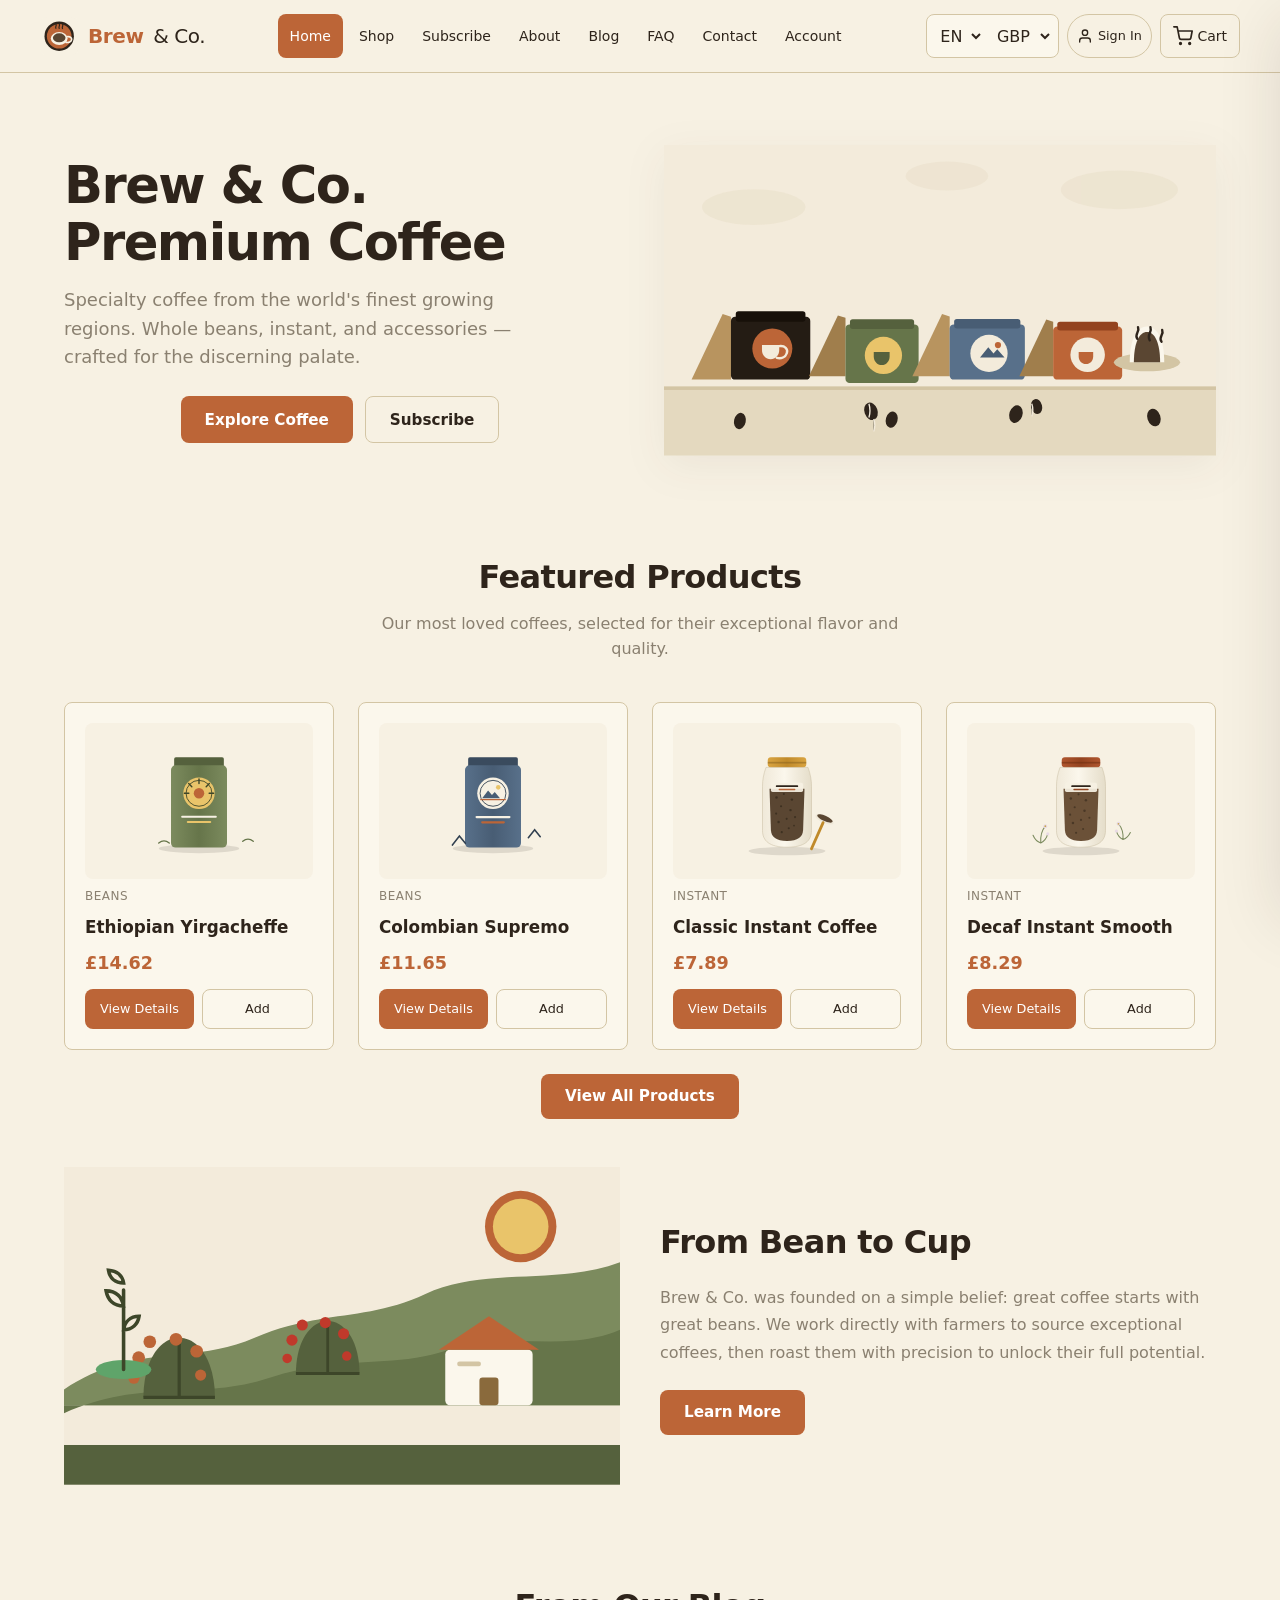
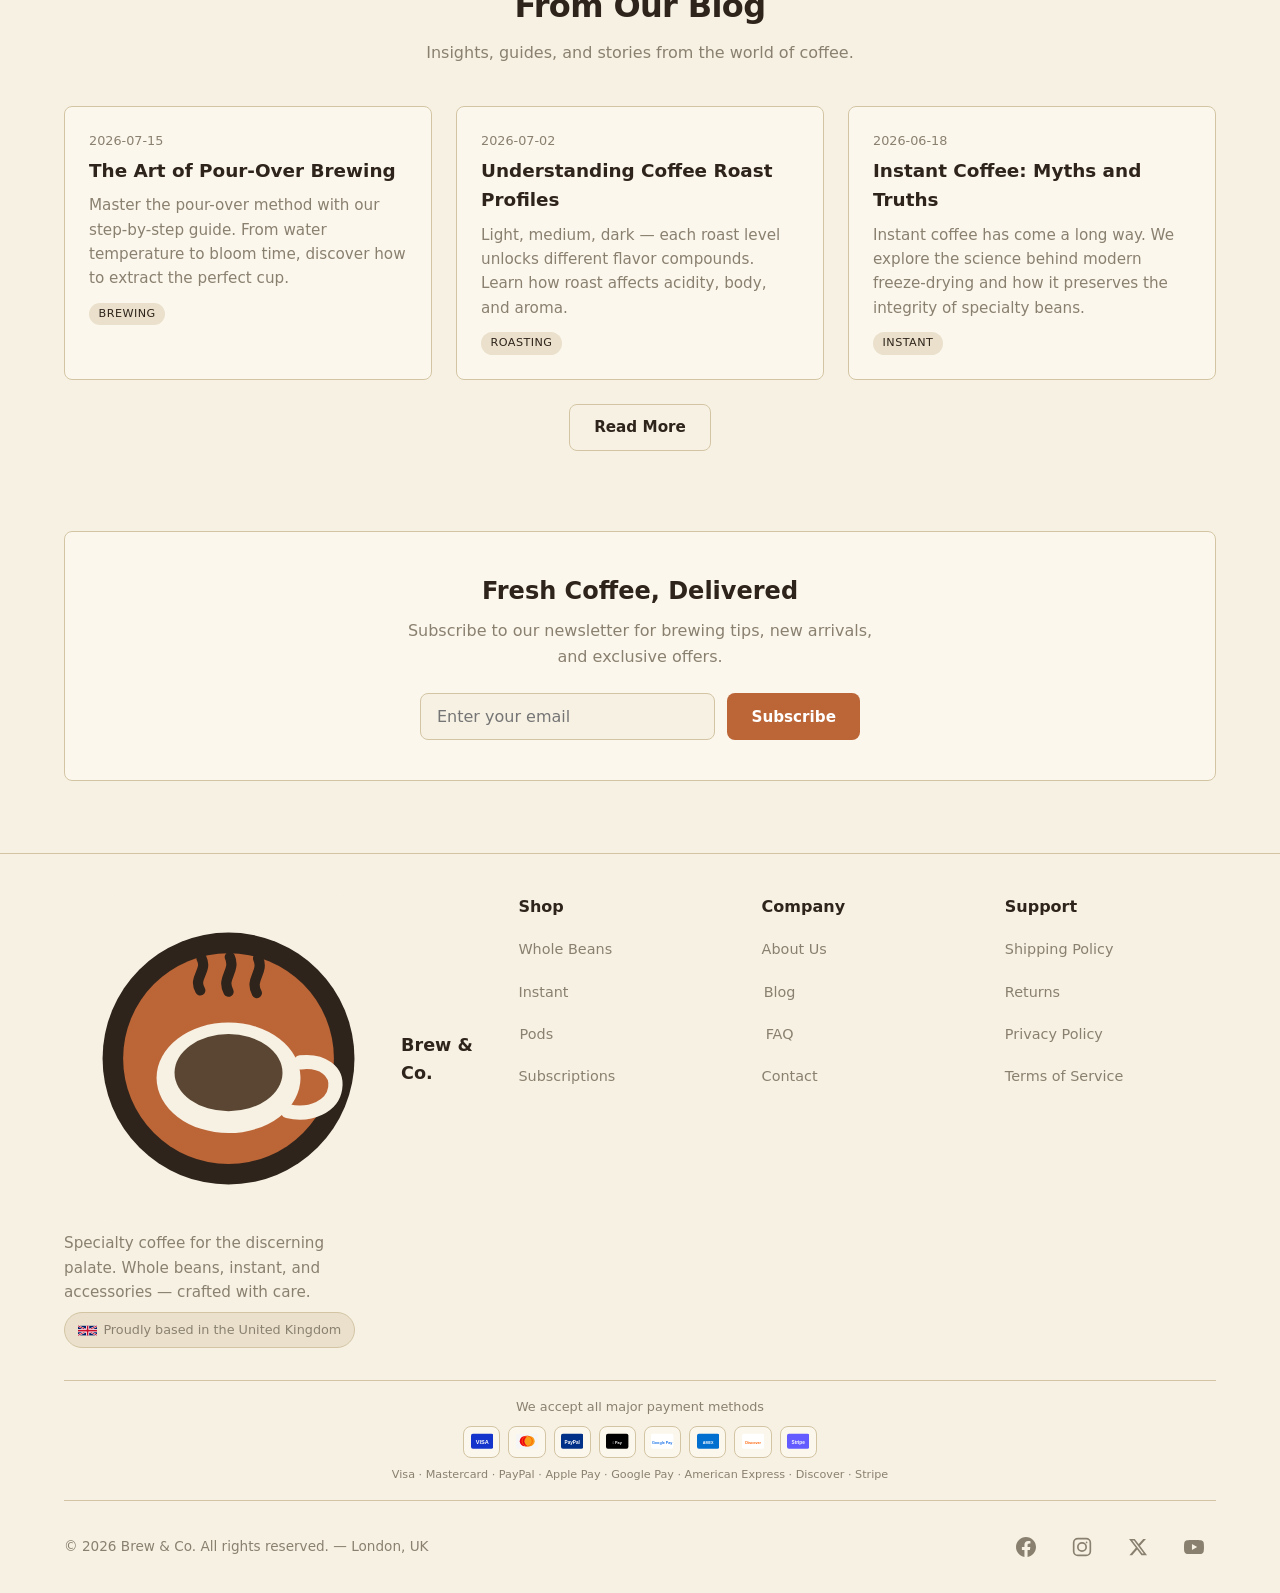
==== commit 2ccf24f4: "Add files via upload" ====
--- a/brew.html
+++ b/brew.html
@@ -2,7 +2,7 @@
 <html lang="en">
 <head>
     <meta charset="UTF-8" />
-    <meta name="viewport" content="width=device-width, initial-scale=1.0" />
+    <meta name="viewport" content="width=device-width, initial-scale=1.0, maximum-scale=5.0" />
     <title>Brew & Co. — Premium Coffee</title>
 
     <!-- Favicon SVG (matches logo) -->
@@ -19,12 +19,15 @@
         }
         html {
             scroll-behavior: smooth;
+            -webkit-text-size-adjust: 100%;
         }
         body {
             font-family: system-ui, -apple-system, 'Segoe UI', Roboto, 'Helvetica Neue', sans-serif;
             background: #F7F1E3;
             color: #2E241B;
             line-height: 1.6;
+            -webkit-font-smoothing: antialiased;
+            -moz-osx-font-smoothing: grayscale;
         }
         a {
             color: inherit;
@@ -33,24 +36,34 @@
         button {
             cursor: pointer;
             font: inherit;
+            touch-action: manipulation;
+            min-height: 44px;
+            min-width: 44px;
+            display: inline-flex;
+            align-items: center;
+            justify-content: center;
         }
         input,
         textarea,
         select {
             font: inherit;
+            min-height: 44px;
+            padding: 0.5rem 0.75rem;
         }
         img,
         svg {
             display: block;
             max-width: 100%;
+            height: auto;
         }
         .container {
             max-width: 1200px;
             margin: 0 auto;
             padding: 0 1.5rem;
-        }
-
-        /* ── Theme Variables (Light only) ── */
+            width: 100%;
+        }
+
+        /* ── Theme Variables ── */
         :root {
             --background: #F7F1E3;
             --foreground: #2E241B;
@@ -183,6 +196,16 @@
                 transform: translateX(0);
             }
         }
+        @keyframes slideDown {
+            from {
+                opacity: 0;
+                transform: translateY(-10px);
+            }
+            to {
+                opacity: 1;
+                transform: translateY(0);
+            }
+        }
 
         .animate-fade {
             animation: fadeIn 0.4s ease forwards;
@@ -242,6 +265,7 @@
             border-bottom: 1px solid var(--border);
             background: rgba(247, 241, 227, 0.92);
             backdrop-filter: blur(8px);
+            -webkit-backdrop-filter: blur(8px);
             position: sticky;
             top: 0;
             z-index: 50;
@@ -251,7 +275,8 @@
             display: flex;
             align-items: center;
             justify-content: space-between;
-            height: 4.5rem;
+            min-height: 4.5rem;
+            padding: 0.5rem 0;
             flex-wrap: wrap;
             gap: 0.5rem;
         }
@@ -266,7 +291,9 @@
             border: none;
             color: var(--foreground);
             cursor: pointer;
-            padding: 0;
+            padding: 0.25rem 0;
+            min-height: 44px;
+            min-width: 44px;
         }
         .logo svg {
             width: 2.4rem;
@@ -299,6 +326,8 @@
             transition: background 0.2s, color 0.2s;
             cursor: pointer;
             white-space: nowrap;
+            min-height: 44px;
+            min-width: 44px;
         }
         .nav-links button:hover {
             background: var(--accent);
@@ -321,15 +350,18 @@
             border: 1px solid var(--border);
             border-radius: var(--radius);
             padding: 0.1rem 0.3rem;
+            min-height: 44px;
         }
         .lang-currency select {
             background: transparent;
             border: none;
-            font-size: 0.75rem;
-            padding: 0.2rem 0.1rem;
+            font-size: 0.8rem;
+            padding: 0.2rem 0.3rem;
             color: var(--foreground);
             cursor: pointer;
             outline: none;
+            min-height: 36px;
+            min-width: 36px;
         }
         .lang-currency select option {
             background: var(--card);
@@ -348,6 +380,8 @@
             gap: 0.25rem;
             transition: background 0.2s;
             cursor: pointer;
+            min-height: 44px;
+            min-width: 44px;
         }
         .cart-btn:hover {
             background: var(--accent);
@@ -373,6 +407,8 @@
             gap: 0.3rem;
             transition: background 0.2s;
             cursor: pointer;
+            min-height: 44px;
+            min-width: 44px;
         }
         .account-btn:hover {
             background: var(--accent);
@@ -388,6 +424,7 @@
             justify-content: center;
             font-size: 0.7rem;
             font-weight: 600;
+            flex-shrink: 0;
         }
         .mobile-menu-btn {
             display: none;
@@ -396,6 +433,9 @@
             font-size: 1.5rem;
             color: var(--foreground);
             cursor: pointer;
+            min-height: 44px;
+            min-width: 44px;
+            padding: 0.25rem;
         }
 
         /* ── Main ── */
@@ -416,7 +456,7 @@
             padding: 2rem 0 3rem;
         }
         .hero-content h1 {
-            font-size: 3.2rem;
+            font-size: clamp(2.2rem, 5vw, 3.2rem);
             font-weight: 800;
             letter-spacing: -0.03em;
             line-height: 1.1;
@@ -445,6 +485,7 @@
         .btn {
             display: inline-flex;
             align-items: center;
+            justify-content: center;
             gap: 0.5rem;
             padding: 0.65rem 1.5rem;
             border-radius: var(--radius);
@@ -455,6 +496,9 @@
             background: var(--primary);
             color: var(--primary-foreground);
             cursor: pointer;
+            min-height: 44px;
+            min-width: 44px;
+            touch-action: manipulation;
         }
         .btn:hover {
             opacity: 0.88;
@@ -481,6 +525,8 @@
         .btn-sm {
             padding: 0.4rem 1rem;
             font-size: 0.8rem;
+            min-height: 36px;
+            min-width: 36px;
         }
         .btn-block {
             width: 100%;
@@ -503,7 +549,7 @@
             margin-bottom: 2.5rem;
         }
         .section-header h2 {
-            font-size: 2rem;
+            font-size: clamp(1.5rem, 4vw, 2rem);
             font-weight: 700;
             letter-spacing: -0.02em;
         }
@@ -583,6 +629,8 @@
             background: var(--primary);
             color: var(--primary-foreground);
             cursor: pointer;
+            min-height: 40px;
+            min-width: 40px;
         }
         .product-card .actions button.outline {
             background: transparent;
@@ -615,6 +663,8 @@
             font-weight: 500;
             transition: all 0.2s ease;
             cursor: pointer;
+            min-height: 40px;
+            min-width: 40px;
         }
         .filter-bar button.active {
             background: var(--primary);
@@ -650,7 +700,7 @@
             max-height: 360px;
         }
         .detail-info h1 {
-            font-size: 2rem;
+            font-size: clamp(1.5rem, 4vw, 2rem);
             font-weight: 700;
             letter-spacing: -0.02em;
             margin-bottom: 0.5rem;
@@ -700,11 +750,16 @@
             border-radius: var(--radius);
             background: var(--background);
             color: var(--foreground);
+            min-height: 44px;
         }
         .detail-info .actions {
             display: flex;
             gap: 0.75rem;
             flex-wrap: wrap;
+        }
+        .detail-info .actions button {
+            min-height: 44px;
+            min-width: 44px;
         }
 
         /* ── About ── */
@@ -715,7 +770,7 @@
             align-items: center;
         }
         .about-text h2 {
-            font-size: 2rem;
+            font-size: clamp(1.5rem, 4vw, 2rem);
             font-weight: 700;
             letter-spacing: -0.02em;
             margin-bottom: 1rem;
@@ -789,6 +844,7 @@
             color: var(--foreground);
             margin-bottom: 1rem;
             transition: border-color 0.2s, box-shadow 0.2s;
+            min-height: 44px;
         }
         .auth-container .auth-card input:focus {
             outline: none;
@@ -814,6 +870,9 @@
             color: var(--primary);
             font-weight: 600;
             cursor: pointer;
+            min-height: 44px;
+            min-width: 44px;
+            padding: 0.25rem 0.5rem;
         }
         .auth-container .auth-toggle button:hover {
             text-decoration: underline;
@@ -826,6 +885,7 @@
         }
         .account-dashboard .account-header {
             display: flex;
+            flex-wrap: wrap;
             align-items: center;
             gap: 1.5rem;
             padding: 1.5rem;
@@ -847,12 +907,16 @@
             font-weight: 700;
             flex-shrink: 0;
         }
+        .account-dashboard .account-header .info {
+            flex: 1;
+        }
         .account-dashboard .account-header .info h2 {
             font-size: 1.3rem;
             font-weight: 700;
         }
         .account-dashboard .account-header .info p {
             color: var(--muted-foreground);
+            word-break: break-all;
         }
         .account-dashboard .account-grid {
             display: grid;
@@ -880,6 +944,7 @@
             padding: 0.3rem 0;
             border-bottom: 1px solid var(--border);
             font-size: 0.85rem;
+            flex-wrap: wrap;
         }
         .account-dashboard .account-card .order-item:last-child {
             border-bottom: none;
@@ -914,6 +979,7 @@
             color: var(--foreground);
             width: 100%;
             transition: border-color 0.2s, box-shadow 0.2s;
+            min-height: 44px;
         }
         .contact-form input:focus,
         .contact-form textarea:focus,
@@ -952,7 +1018,7 @@
         /* ── Blog ── */
         .blog-grid {
             display: grid;
-            grid-template-columns: repeat(auto-fill, minmax(300px, 1fr));
+            grid-template-columns: repeat(auto-fill, minmax(280px, 1fr));
             gap: 1.5rem;
         }
         .blog-card {
@@ -1004,7 +1070,7 @@
             font-size: 0.9rem;
         }
         .blog-detail-header h1 {
-            font-size: 2.2rem;
+            font-size: clamp(1.5rem, 4vw, 2.2rem);
             font-weight: 700;
             letter-spacing: -0.02em;
             margin: 0.5rem 0 0.75rem;
@@ -1065,10 +1131,12 @@
             display: flex;
             justify-content: space-between;
             align-items: center;
+            gap: 0.5rem;
         }
         .faq-item .q .icon {
             font-size: 1.2rem;
             transition: transform 0.25s;
+            flex-shrink: 0;
         }
         .faq-item.open .q .icon {
             transform: rotate(180deg);
@@ -1088,7 +1156,7 @@
         /* ── Subscriptions ── */
         .sub-plans {
             display: grid;
-            grid-template-columns: repeat(auto-fit, minmax(220px, 1fr));
+            grid-template-columns: repeat(auto-fit, minmax(200px, 1fr));
             gap: 1.5rem;
             padding: 1rem 0;
         }
@@ -1126,7 +1194,7 @@
             margin: 0 auto;
         }
         .policy-content h1 {
-            font-size: 2rem;
+            font-size: clamp(1.5rem, 4vw, 2rem);
             font-weight: 700;
             letter-spacing: -0.02em;
             margin-bottom: 1.5rem;
@@ -1178,6 +1246,8 @@
             gap: 0.75rem;
             max-width: 440px;
             margin: 0 auto;
+            flex-wrap: wrap;
+            justify-content: center;
         }
         .newsletter input {
             flex: 1;
@@ -1187,11 +1257,16 @@
             background: var(--background);
             color: var(--foreground);
             transition: border-color 0.2s, box-shadow 0.2s;
+            min-height: 44px;
+            min-width: 200px;
         }
         .newsletter input:focus {
             outline: none;
             border-color: var(--primary);
             box-shadow: 0 0 0 3px rgba(188, 101, 55, 0.15);
+        }
+        .newsletter form .btn {
+            min-height: 44px;
         }
 
         /* ── Footer ── */
@@ -1224,6 +1299,7 @@
             padding: 0.25rem 0.8rem;
             border-radius: 9999px;
             border: 1px solid var(--border);
+            min-height: 36px;
         }
         .footer-brand .uk-badge svg {
             width: 1.2rem;
@@ -1246,7 +1322,11 @@
             font-size: 0.9rem;
             transition: color 0.2s;
             cursor: pointer;
-            padding: 0;
+            padding: 0.25rem 0;
+            min-height: 36px;
+            min-width: 36px;
+            display: inline-flex;
+            align-items: center;
         }
         .footer ul button:hover {
             color: var(--primary);
@@ -1256,6 +1336,9 @@
             font-size: 0.9rem;
             transition: color 0.2s;
             cursor: pointer;
+            padding: 0.25rem 0;
+            display: inline-block;
+            min-height: 36px;
         }
         .footer ul a:hover {
             color: var(--primary);
@@ -1278,6 +1361,11 @@
         .footer-social a {
             color: var(--muted-foreground);
             transition: color 0.2s;
+            min-height: 44px;
+            min-width: 44px;
+            display: flex;
+            align-items: center;
+            justify-content: center;
         }
         .footer-social a:hover {
             color: var(--primary);
@@ -1287,7 +1375,7 @@
         .payment-icons {
             display: flex;
             flex-wrap: wrap;
-            gap: 0.75rem;
+            gap: 0.5rem;
             align-items: center;
             justify-content: center;
             margin-top: 0.5rem;
@@ -1296,11 +1384,11 @@
             background: var(--card);
             border: 1px solid var(--border);
             border-radius: var(--radius);
-            padding: 0.3rem 0.6rem;
-            display: flex;
-            align-items: center;
-            gap: 0.3rem;
-            font-size: 0.65rem;
+            padding: 0.2rem 0.4rem;
+            display: flex;
+            align-items: center;
+            gap: 0.2rem;
+            font-size: 0.6rem;
             font-weight: 600;
             color: var(--muted-foreground);
             transition: border-color 0.2s;
@@ -1337,6 +1425,7 @@
             inset: 0;
             background: rgba(46, 36, 27, 0.4);
             backdrop-filter: blur(4px);
+            -webkit-backdrop-filter: blur(4px);
             z-index: 100;
             opacity: 0;
             pointer-events: none;
@@ -1384,6 +1473,11 @@
             padding: 0.25rem;
             transition: transform 0.2s;
             cursor: pointer;
+            min-height: 44px;
+            min-width: 44px;
+            display: flex;
+            align-items: center;
+            justify-content: center;
         }
         .cart-sidebar .close-btn:hover {
             transform: rotate(90deg);
@@ -1431,6 +1525,11 @@
             border-radius: var(--radius);
             transition: background 0.2s, color 0.2s;
             cursor: pointer;
+            min-height: 44px;
+            min-width: 44px;
+            display: flex;
+            align-items: center;
+            justify-content: center;
         }
         .cart-item .remove:hover {
             background: var(--destructive);
@@ -1456,6 +1555,7 @@
             font-size: 1rem;
             transition: all 0.2s ease;
             cursor: pointer;
+            min-height: 48px;
         }
         .cart-checkout:hover {
             opacity: 0.85;
@@ -1474,6 +1574,7 @@
             inset: 0;
             background: rgba(46, 36, 27, 0.5);
             backdrop-filter: blur(8px);
+            -webkit-backdrop-filter: blur(8px);
             z-index: 200;
             display: flex;
             align-items: center;
@@ -1481,6 +1582,7 @@
             opacity: 0;
             pointer-events: none;
             transition: opacity 0.3s ease;
+            padding: 1rem;
         }
         .modal-overlay.open {
             opacity: 1;
@@ -1491,7 +1593,7 @@
             border: 1px solid var(--border);
             border-radius: var(--radius);
             max-width: 480px;
-            width: 92%;
+            width: 100%;
             padding: 2rem;
             box-shadow: var(--shadow-lg);
             transform: scale(0.95) translateY(10px);
@@ -1520,6 +1622,11 @@
             transition: transform 0.2s;
             padding: 0.25rem;
             cursor: pointer;
+            min-height: 44px;
+            min-width: 44px;
+            display: flex;
+            align-items: center;
+            justify-content: center;
         }
         .modal-close-btn:hover {
             transform: rotate(90deg);
@@ -1532,6 +1639,7 @@
         }
         .modal-body .btn {
             margin-top: 0.5rem;
+            min-height: 44px;
         }
         .modal-body .cart-summary-item {
             display: flex;
@@ -1539,6 +1647,7 @@
             padding: 0.5rem 0;
             border-bottom: 1px solid var(--border);
             font-size: 0.95rem;
+            flex-wrap: wrap;
         }
         .modal-body .cart-summary-total {
             display: flex;
@@ -1549,10 +1658,17 @@
         }
 
         /* ── Responsive ── */
+        @media (max-width: 1024px) {
+            .container {
+                padding: 0 1.25rem;
+            }
+        }
+
         @media (max-width: 900px) {
             .hero {
                 grid-template-columns: 1fr;
                 text-align: center;
+                gap: 1.5rem;
             }
             .hero-content p {
                 margin-left: auto;
@@ -1582,24 +1698,43 @@
                 padding: 0.5rem 1.5rem;
                 gap: 0.25rem;
                 box-shadow: var(--shadow-card);
+                animation: slideDown 0.25s ease forwards;
             }
             .nav-links.open {
                 display: flex;
             }
+            .nav-links button {
+                justify-content: flex-start;
+                width: 100%;
+                padding: 0.75rem;
+                min-height: 48px;
+            }
             .mobile-menu-btn {
-                display: block;
+                display: flex;
+                align-items: center;
+                justify-content: center;
             }
             .nav-actions .cart-btn span.label {
                 display: none;
             }
             .lang-currency select {
                 font-size: 0.7rem;
-                padding: 0.1rem 0.1rem;
+                padding: 0.1rem 0.2rem;
+                min-height: 32px;
+                min-width: 32px;
             }
             .account-dashboard .account-grid {
                 grid-template-columns: 1fr;
             }
-        }
+            .account-dashboard .account-header {
+                flex-direction: column;
+                text-align: center;
+            }
+            .account-dashboard .account-header .info {
+                width: 100%;
+            }
+        }
+
         @media (max-width: 600px) {
             .footer-grid {
                 grid-template-columns: 1fr;
@@ -1612,12 +1747,16 @@
             }
             .newsletter form {
                 flex-direction: column;
+                align-items: center;
+            }
+            .newsletter input {
+                min-width: 100%;
             }
             .hero-content h1 {
-                font-size: 2.25rem;
+                font-size: clamp(1.8rem, 8vw, 2.5rem);
             }
             .section-header h2 {
-                font-size: 1.5rem;
+                font-size: clamp(1.3rem, 5vw, 1.8rem);
             }
             .detail-info .specs {
                 grid-template-columns: 1fr;
@@ -1626,36 +1765,132 @@
                 width: 100vw;
                 max-width: 100vw;
                 border-left: none;
+                border-radius: 0;
             }
             .blog-grid {
                 grid-template-columns: 1fr;
             }
             .header-inner {
-                height: auto;
-                padding: 0.5rem 0;
+                min-height: 3.5rem;
+                padding: 0.25rem 0;
+                gap: 0.25rem;
+            }
+            .logo {
+                font-size: 1rem;
+            }
+            .logo svg {
+                width: 2rem;
+                height: 2rem;
             }
             .nav-actions .lang-currency {
                 order: 10;
                 width: 100%;
                 justify-content: center;
                 margin-top: 0.25rem;
+                min-height: 40px;
             }
             .auth-container .auth-card .form-row {
                 flex-direction: column;
             }
             .payment-icons .payment-icon {
-                padding: 0.2rem 0.4rem;
-                font-size: 0.55rem;
+                padding: 0.15rem 0.3rem;
+                font-size: 0.5rem;
                 height: 1.6rem;
             }
             .payment-icons .payment-icon svg {
                 width: 1rem;
                 height: 1rem;
             }
-        }
+            .sub-plans {
+                grid-template-columns: 1fr 1fr;
+            }
+            .modal-card {
+                padding: 1.5rem;
+                margin: 0.5rem;
+            }
+            .account-dashboard .account-header {
+                padding: 1rem;
+            }
+            .account-dashboard .account-header .avatar-lg {
+                width: 3rem;
+                height: 3rem;
+                font-size: 1.2rem;
+            }
+            .account-btn {
+                font-size: 0.7rem;
+                padding: 0.25rem 0.4rem;
+                min-height: 36px;
+                min-width: 36px;
+            }
+            .account-btn .avatar {
+                width: 1.2rem;
+                height: 1.2rem;
+                font-size: 0.6rem;
+            }
+        }
+
         @media (max-width: 420px) {
             .product-grid {
                 grid-template-columns: 1fr;
+            }
+            .sub-plans {
+                grid-template-columns: 1fr;
+            }
+            .container {
+                padding: 0 0.75rem;
+            }
+            .header-inner {
+                gap: 0.1rem;
+            }
+            .lang-currency select {
+                font-size: 0.6rem;
+                min-width: 28px;
+            }
+            .cart-btn {
+                padding: 0.25rem 0.4rem;
+                min-height: 36px;
+                min-width: 36px;
+            }
+            .mobile-menu-btn {
+                font-size: 1.2rem;
+                min-height: 36px;
+                min-width: 36px;
+            }
+        }
+
+        /* Touch-friendly adjustments for all interactive elements */
+        button,
+        a,
+        input,
+        select,
+        textarea,
+        .btn,
+        .cart-btn,
+        .account-btn,
+        .nav-links button,
+        .filter-bar button,
+        .product-card .actions button,
+        .faq-item,
+        .blog-card,
+        .logo,
+        .mobile-menu-btn,
+        .close-btn,
+        .remove,
+        .modal-close-btn {
+            touch-action: manipulation;
+        }
+
+        /* Prevent text zoom on input focus for iOS */
+        input,
+        select,
+        textarea {
+            font-size: 16px !important;
+        }
+        @supports (-webkit-touch-callout: none) {
+            input,
+            select,
+            textarea {
+                font-size: 16px !important;
             }
         }
     </style>
@@ -1848,7 +2083,7 @@
                 name: 'Ethiopian Yirgacheffe',
                 category: 'beans',
                 price: 18.50,
-                description: 'Bright and complex with notes of blueberry, dark chocolate, and a silky mouthfeel. Sourced from smallholder farms in the Yirgacheffe region, this washed coffee represents the pinnacle of Ethiopian terroir.',
+                description: 'Bright and complex with notes of blueberry, dark chocolate, and a silky mouthfeel. Sourced from smallholder farms in the Yirgacheffe region.',
                 specs: { Origin: 'Ethiopia', 'Roast Level': 'Light', 'Process': 'Washed', 'Altitude': '1,900–2,200m' },
                 svg: 'ethiopia'
             }, {
@@ -1856,7 +2091,7 @@
                 name: 'Colombian Supremo',
                 category: 'beans',
                 price: 14.75,
-                description: 'Rich and balanced with caramel sweetness, nutty undertones, and a smooth finish. Grown in the renowned Huila region, this coffee is carefully roasted to medium-dark to bring out its full body.',
+                description: 'Rich and balanced with caramel sweetness, nutty undertones, and a smooth finish. Grown in the renowned Huila region.',
                 specs: { Origin: 'Colombia', 'Roast Level': 'Medium-Dark', 'Process': 'Washed', 'Altitude': '1,500–1,800m' },
                 svg: 'colombia'
             }, {
@@ -1864,7 +2099,7 @@
                 name: 'Classic Instant Coffee',
                 category: 'instant',
                 price: 9.99,
-                description: 'Premium freeze-dried instant coffee with a bold, full-bodied flavor. Made from 100% Arabica beans, this instant coffee delivers a consistently rich cup in seconds.',
+                description: 'Premium freeze-dried instant coffee with a bold, full-bodied flavor. Made from 100% Arabica beans.',
                 specs: { Type: 'Freeze-dried', 'Bean': '100% Arabica', 'Caffeine': 'High', 'Serving': '2g per cup' },
                 svg: 'instant-classic'
             }, {
@@ -1872,7 +2107,7 @@
                 name: 'Decaf Instant Smooth',
                 category: 'instant',
                 price: 10.50,
-                description: 'Swiss Water decaffeinated instant coffee with a smooth, mellow taste. Enjoy the full flavor of Arabica beans without the caffeine kick.',
+                description: 'Swiss Water decaffeinated instant coffee with a smooth, mellow taste. Enjoy the full flavor without the caffeine.',
                 specs: { Type: 'Freeze-dried', 'Bean': '100% Arabica', 'Caffeine': 'Decaf', 'Serving': '2g per cup' },
                 svg: 'instant-decaf'
             }, {
@@ -1880,7 +2115,7 @@
                 name: 'House Ground Blend',
                 category: 'beans',
                 price: 13.25,
-                description: 'Our signature house blend, medium roasted with a balanced profile of chocolate, nut, and subtle fruit notes. Perfect for everyday brewing.',
+                description: 'Our signature house blend, medium roasted with a balanced profile of chocolate, nut, and subtle fruit notes.',
                 specs: { Origin: 'Multi-origin', 'Roast Level': 'Medium', 'Process': 'Washed', 'Grind': 'Drip' },
                 svg: 'house-ground'
             }, {
@@ -1888,7 +2123,7 @@
                 name: 'Coffee Pods Variety Pack',
                 category: 'pods',
                 price: 21.00,
-                description: 'Convenient and sustainable coffee pods. Includes 24 pods featuring three distinct roast profiles — Light, Medium, and Dark. Compostable materials.',
+                description: 'Convenient and sustainable coffee pods. Includes 24 pods featuring three distinct roast profiles.',
                 specs: { Compatibility: 'Universal', 'Count': '24 pods', 'Roasts': 'Light, Medium, Dark', 'Material': 'Compostable' },
                 svg: 'pods'
             }, {
@@ -1896,7 +2131,7 @@
                 name: 'Premium Espresso Roast',
                 category: 'beans',
                 price: 16.90,
-                description: 'Dark, rich, and velvety. This espresso roast is blended specifically for a thick crema and intense flavor. Ideal for espresso machines and Moka pots.',
+                description: 'Dark, rich, and velvety. This espresso roast is blended specifically for a thick crema and intense flavor.',
                 specs: { Origin: 'South America', 'Roast Level': 'Dark', 'Process': 'Washed', 'Altitude': '1,200–1,600m' },
                 svg: 'espresso'
             }, {
@@ -1904,7 +2139,7 @@
                 name: 'Cold Brew Concentrate',
                 category: 'instant',
                 price: 19.99,
-                description: 'Smooth, low-acid cold brew concentrate. Simply mix with water or milk for a refreshing iced coffee. Made from 100% Arabica beans.',
+                description: 'Smooth, low-acid cold brew concentrate. Simply mix with water or milk for a refreshing iced coffee.',
                 specs: { Type: 'Concentrate', 'Bean': '100% Arabica', 'Serving': '8-10 cups', 'Storage': 'Refrigerated' },
                 svg: 'coldbrew'
             }, {
@@ -1912,7 +2147,7 @@
                 name: 'Brew & Co. Gift Set',
                 category: 'accessories',
                 price: 49.00,
-                description: 'The perfect gift for coffee lovers. Includes a ceramic mug, a bag of our signature roast, and a bamboo coaster set. Beautifully packaged.',
+                description: 'The perfect gift for coffee lovers. Includes a ceramic mug, a bag of our signature roast, and a bamboo coaster set.',
                 specs: { Includes: 'Mug, Beans, Coasters', 'Bean': 'House Blend', 'Mug': '12 oz Ceramic', 'Packaging': 'Premium Box' },
                 svg: 'giftset'
             }, ];
@@ -1932,21 +2167,21 @@
               <p><strong>1. Heat your water</strong> — Bring filtered water to 195–205°F (90–96°C).</p>
               <p><strong>2. Rinse the filter</strong> — Pour hot water through the filter to warm your dripper and remove any paper taste.</p>
               <p><strong>3. Grind your coffee</strong> — Use a medium-fine grind, similar to table salt. Aim for 22–25g of coffee for a 350ml brew.</p>
-              <p><strong>4. Bloom</strong> — Pour 50g of water over the grounds and let it bloom for 30–45 seconds. This releases CO₂ and prepares the coffee for extraction.</p>
-              <p><strong>5. Pour in stages</strong> — Pour the remaining water in a slow, spiral motion, maintaining a steady stream. Aim to finish pouring by 2 minutes.</p>
+              <p><strong>4. Bloom</strong> — Pour 50g of water over the grounds and let it bloom for 30–45 seconds.</p>
+              <p><strong>5. Pour in stages</strong> — Pour the remaining water in a slow, spiral motion, maintaining a steady stream.</p>
               <p><strong>6. Let it draw down</strong> — The total brew time should be around 3–3.5 minutes. Remove the dripper and enjoy!</p>
             `
             }, {
                 id: 'b2',
                 title: 'Understanding Coffee Roast Profiles',
                 date: '2026-07-02',
-                excerpt: 'Light, medium, dark — each roast level unlocks different flavor compounds. Learn how roast affects acidity, body, and aroma in your cup.',
+                excerpt: 'Light, medium, dark — each roast level unlocks different flavor compounds. Learn how roast affects acidity, body, and aroma.',
                 tag: 'Roasting',
                 content: `
               <p>Roast level is one of the most important factors in determining the flavor of your coffee. The degree of roasting transforms green coffee beans into the aromatic, flavorful beans we brew.</p>
-              <h2>Light Roast</h2><p>Light roasts are roasted to the first crack, preserving the bean's original character. They tend to be brighter, more acidic, and fruitier, with floral and citrus notes.</p>
+              <h2>Light Roast</h2><p>Light roasts are roasted to the first crack, preserving the bean's original character. They tend to be brighter, more acidic, and fruitier.</p>
               <h2>Medium Roast</h2><p>Medium roasts are roasted between the first and second crack. They offer a balance of acidity and body, with more caramel and chocolate notes.</p>
-              <h2>Dark Roast</h2><p>Dark roasts are roasted to the second crack, resulting in a bold, smoky flavor. The bean's natural acidity is diminished, replaced by rich, roasted notes of dark chocolate and nuts.</p>
+              <h2>Dark Roast</h2><p>Dark roasts are roasted to the second crack, resulting in a bold, smoky flavor with rich notes of dark chocolate and nuts.</p>
             `
             }, {
                 id: 'b3',
@@ -1956,9 +2191,9 @@
                 tag: 'Instant',
                 content: `
               <p>Instant coffee often gets a bad rap, but modern production methods have transformed it into a convenient, high-quality option. Let's separate the myths from the truths.</p>
-              <h2>Myth: Instant coffee is made from low-quality beans</h2><p>While some instant coffees use lower-grade beans, specialty instant coffee is made from 100% Arabica beans sourced from the same farms as whole bean coffee.</p>
-              <h2>Myth: Instant coffee is full of chemicals</h2><p>Quality instant coffee is made from 100% coffee beans with no additives. The freeze-drying process simply removes water, preserving the natural flavor compounds.</p>
-              <h2>Truth: Freeze-drying preserves flavor</h2><p>Freeze-drying (lyophilization) is a gentle process that locks in the coffee's volatile aromatics. When you add hot water, those flavors are released, delivering a cup that rivals fresh-brewed coffee.</p>
+              <h2>Myth: Instant coffee is made from low-quality beans</h2><p>While some instant coffees use lower-grade beans, specialty instant coffee is made from 100% Arabica beans sourced from the same farms.</p>
+              <h2>Myth: Instant coffee is full of chemicals</h2><p>Quality instant coffee is made from 100% coffee beans with no additives. The freeze-drying process simply removes water.</p>
+              <h2>Truth: Freeze-drying preserves flavor</h2><p>Freeze-drying (lyophilization) is a gentle process that locks in the coffee's volatile aromatics, delivering a cup that rivals fresh-brewed coffee.</p>
             `
             }, ];
 
@@ -1981,9 +2216,8 @@
                 filterCategory: 'all',
                 faqOpen: [],
                 newsletterEmail: '',
-                // Account system
-                user: null, // { name, email, orders: [] }
-                authMode: 'login', // 'login' | 'register'
+                user: null,
+                authMode: 'login',
             };
 
             // ─── MODAL ──────────────────────────────────────────────────
@@ -2010,29 +2244,17 @@
             const root = document.getElementById('root');
 
             function render() {
-                const productToShow = state.selectedProduct ?
-                    products.find(p => p.id === state.selectedProduct) :
-                    null;
-
-                const blogToShow = state.selectedBlog ?
-                    blogPosts.find(b => b.id === state.selectedBlog) :
-                    null;
-
-                const filtered = state.filterCategory === 'all' ?
-                    products :
-                    products.filter(p => p.category === state.filterCategory);
-
+                const productToShow = state.selectedProduct ? products.find(p => p.id === state.selectedProduct) : null;
+                const blogToShow = state.selectedBlog ? blogPosts.find(b => b.id === state.selectedBlog) : null;
+                const filtered = state.filterCategory === 'all' ? products : products.filter(p => p.category === state
+                .filterCategory);
                 const cartTotal = state.cart.reduce((sum, item) => sum + item.price * item.qty, 0);
                 const cartCount = state.cart.reduce((sum, item) => sum + item.qty, 0);
 
                 const currency = currencies[currentCurrency] || currencies.GBP;
                 const symbol = currency.symbol;
                 const rate = currency.rate;
-
-                const formatPrice = (price) => {
-                    const converted = price * rate;
-                    return symbol + converted.toFixed(2);
-                };
+                const formatPrice = (price) => symbol + (price * rate).toFixed(2);
 
                 const t = translations[currentLanguage] || translations.en;
 
@@ -2053,20 +2275,11 @@
                     </div>
                     <div class="hero-image">${HERO_SVG}</div>
                   </section>
-
                   <section class="section">
-                    <div class="section-header">
-                      <h2>${t.featured}</h2>
-                      <p>${t.featuredDesc}</p>
-                    </div>
-                    <div class="product-grid stagger">
-                      ${products.slice(0, 4).map(p => productCard(p, formatPrice)).join('')}
-                    </div>
-                    <div style="text-align:center;margin-top:1.5rem;">
-                      <button class="btn" data-action="nav" data-param="products">${t.viewAll}</button>
-                    </div>
+                    <div class="section-header"><h2>${t.featured}</h2><p>${t.featuredDesc}</p></div>
+                    <div class="product-grid stagger">${products.slice(0, 4).map(p => productCard(p, formatPrice)).join('')}</div>
+                    <div style="text-align:center;margin-top:1.5rem;"><button class="btn" data-action="nav" data-param="products">${t.viewAll}</button></div>
                   </section>
-
                   <section class="section" style="padding-top:0;">
                     <div class="about-grid">
                       <div>${SUSTAIN_SVG}</div>
@@ -2077,20 +2290,11 @@
                       </div>
                     </div>
                   </section>
-
                   <section class="section">
-                    <div class="section-header">
-                      <h2>${t.blogTitle}</h2>
-                      <p>${t.blogDesc}</p>
-                    </div>
-                    <div class="blog-grid stagger">
-                      ${blogPosts.map(post => blogCard(post)).join('')}
-                    </div>
-                    <div style="text-align:center;margin-top:1.5rem;">
-                      <button class="btn btn-outline" data-action="nav" data-param="blog">${t.readMore}</button>
-                    </div>
+                    <div class="section-header"><h2>${t.blogTitle}</h2><p>${t.blogDesc}</p></div>
+                    <div class="blog-grid stagger">${blogPosts.map(post => blogCard(post)).join('')}</div>
+                    <div style="text-align:center;margin-top:1.5rem;"><button class="btn btn-outline" data-action="nav" data-param="blog">${t.readMore}</button></div>
                   </section>
-
                   <div class="newsletter">
                     <h3>${t.newsletterTitle}</h3>
                     <p>${t.newsletterDesc}</p>
@@ -2105,32 +2309,19 @@
 
                 // ─── PRODUCTS ────────────────────────────────────────────
                 if (state.page === 'products') {
-                    const categories = [
-                        { value: 'all', label: 'All' },
-                        { value: 'beans', label: 'Whole Beans' },
-                        { value: 'instant', label: 'Instant' },
-                        { value: 'pods', label: 'Pods' },
-                        { value: 'accessories', label: 'Accessories' },
-                    ];
+                    const categories = [{ value: 'all', label: 'All' }, { value: 'beans', label: 'Whole Beans' }, { value: 'instant',
+                            label: 'Instant' }, { value: 'pods', label: 'Pods' }, { value: 'accessories',
+                            label: 'Accessories' }];
                     pageContent = `
                 <div class="page">
-                  <div class="section-header">
-                    <h2>Our Coffee Collection</h2>
-                    <p>Whole beans, instant coffee, pods, and accessories — all carefully selected.</p>
-                  </div>
-                  <div class="filter-bar">
-                    ${categories.map(c => `
-                      <button class="${state.filterCategory === c.value ? 'active' : ''}" data-action="filter" data-param="${c.value}">${c.label}</button>
-                    `).join('')}
-                  </div>
-                  <div class="product-grid stagger">
-                    ${filtered.length ? filtered.map(p => productCard(p, formatPrice)).join('') : '<p style="text-align:center;grid-column:1/-1;color:var(--muted-foreground);padding:2rem 0;">No products in this category.</p>'}
-                  </div>
+                  <div class="section-header"><h2>Our Coffee Collection</h2><p>Whole beans, instant coffee, pods, and accessories — all carefully selected.</p></div>
+                  <div class="filter-bar">${categories.map(c => `<button class="${state.filterCategory === c.value ? 'active' : ''}" data-action="filter" data-param="${c.value}">${c.label}</button>`).join('')}</div>
+                  <div class="product-grid stagger">${filtered.length ? filtered.map(p => productCard(p, formatPrice)).join('') : '<p style="text-align:center;grid-column:1/-1;color:var(--muted-foreground);padding:2rem 0;">No products in this category.</p>'}</div>
                 </div>
               `;
                 }
 
-                // ─── PRODUCT DETAIL ──────────────────────────────────────
+                // ─── DETAIL ──────────────────────────────────────────────
                 if (state.page === 'detail' && productToShow) {
                     const p = productToShow;
                     const inCart = state.cart.find(item => item.id === p.id);
@@ -2144,16 +2335,8 @@
                       <h1>${p.name}</h1>
                       <div class="price">${formatPrice(p.price)}</div>
                       <p class="desc">${p.description}</p>
-                      <dl class="specs">
-                        ${Object.entries(p.specs).map(([k,v]) => `
-                          <dt>${k}</dt>
-                          <dd>${v}</dd>
-                        `).join('')}
-                      </dl>
-                      <div class="qty">
-                        <label for="detail-qty">Quantity</label>
-                        <input type="number" id="detail-qty" value="${qtyInCart || 1}" min="1" max="10" />
-                      </div>
+                      <dl class="specs">${Object.entries(p.specs).map(([k,v]) => `<dt>${k}</dt><dd>${v}</dd>`).join('')}</dl>
+                      <div class="qty"><label for="detail-qty">Quantity</label><input type="number" id="detail-qty" value="${qtyInCart || 1}" min="1" max="10" /></div>
                       <div class="actions">
                         <button class="btn" data-action="add-cart" data-param="${p.id}">Add to Cart</button>
                         <button class="btn btn-outline" data-action="nav" data-param="products">Back to Shop</button>
@@ -2169,28 +2352,17 @@
                 if (state.page === 'blog' && !blogToShow) {
                     pageContent = `
                 <div class="page">
-                  <div class="section-header">
-                    <h2>Brew & Co. Blog</h2>
-                    <p>Stories, brewing guides, and coffee culture from our team.</p>
-                  </div>
-                  <div class="blog-grid stagger">
-                    ${blogPosts.map(post => blogCard(post)).join('')}
-                  </div>
+                  <div class="section-header"><h2>Brew & Co. Blog</h2><p>Stories, brewing guides, and coffee culture from our team.</p></div>
+                  <div class="blog-grid stagger">${blogPosts.map(post => blogCard(post)).join('')}</div>
                 </div>
               `;
                 }
                 if (state.page === 'blog' && blogToShow) {
                     pageContent = `
                 <div class="page">
-                  <div class="blog-detail-header">
-                    <div class="date">${blogToShow.date}</div>
-                    <h1>${blogToShow.title}</h1>
-                    <span class="tag">${blogToShow.tag}</span>
-                  </div>
+                  <div class="blog-detail-header"><div class="date">${blogToShow.date}</div><h1>${blogToShow.title}</h1><span class="tag">${blogToShow.tag}</span></div>
                   <div class="blog-detail-body">${blogToShow.content}</div>
-                  <div style="margin-top:2rem;">
-                    <button class="btn btn-outline" data-action="nav" data-param="blog">← Back to Blog</button>
-                  </div>
+                  <div style="margin-top:2rem;"><button class="btn btn-outline" data-action="nav" data-param="blog">← Back to Blog</button></div>
                 </div>
               `;
                 }
@@ -2205,17 +2377,12 @@
                       <p>Brew & Co. was born from a passion for exceptional coffee and a commitment to quality. We travel to the world's best coffee-growing regions, building relationships with farmers who share our dedication to excellence.</p>
                       <p>Every bean we source is carefully selected and roasted to perfection. Whether it's a vibrant Ethiopian Yirgacheffe or a bold Sumatran Mandheling, we ensure that each coffee tells the story of its origin.</p>
                       <p>We believe that coffee is more than a beverage — it's a moment of connection, a ritual of comfort, and a celebration of craftsmanship.</p>
-                      <div style="margin-top:1rem;display:inline-flex;align-items:center;gap:0.5rem;background:var(--accent);padding:0.4rem 1rem;border-radius:9999px;border:1px solid var(--border);font-size:0.85rem;color:var(--muted-foreground);">
-                        ${UK_FLAG_SVG} ${t.uk}
-                      </div>
+                      <div style="margin-top:1rem;display:inline-flex;align-items:center;gap:0.5rem;background:var(--accent);padding:0.4rem 1rem;border-radius:9999px;border:1px solid var(--border);font-size:0.85rem;color:var(--muted-foreground);">${UK_FLAG_SVG} ${t.uk}</div>
                     </div>
                     <div>${ABOUT_ROASTERY_SVG}</div>
                   </div>
                   <div class="section" style="padding-top:1rem;">
-                    <div class="section-header">
-                      <h2>Our Values</h2>
-                      <p>Guiding principles that shape every cup we brew.</p>
-                    </div>
+                    <div class="section-header"><h2>Our Values</h2><p>Guiding principles that shape every cup we brew.</p></div>
                     <div class="values">
                       <div class="item"><h4>Quality</h4><p>Only the top 5% of specialty beans make it into our roastery.</p></div>
                       <div class="item"><h4>Sustainability</h4><p>We support eco-friendly farming and ethical trade practices.</p></div>
@@ -2232,30 +2399,19 @@
                     pageContent = `
                 <div class="page">
                   <div class="hero" style="grid-template-columns:1fr 1fr;padding:1rem 0 2rem;">
-                    <div class="hero-content">
-                      <h1>Subscribe & <span>Save</span></h1>
-                      <p>Never run out of your favorite coffee. Choose your roast, set your schedule, and enjoy free shipping on every delivery.</p>
-                      <button class="btn" data-action="nav" data-param="products">Browse Coffees</button>
-                    </div>
+                    <div class="hero-content"><h1>Subscribe & <span>Save</span></h1><p>Never run out of your favorite coffee. Choose your roast, set your schedule, and enjoy free shipping on every delivery.</p><button class="btn" data-action="nav" data-param="products">Browse Coffees</button></div>
                     <div class="hero-image">${SUB_HERO_SVG}</div>
                   </div>
                   <div class="section" style="padding-top:0;">
-                    <div class="section-header">
-                      <h2>Choose Your Plan</h2>
-                      <p>Flexible subscription options tailored to your coffee routine.</p>
-                    </div>
+                    <div class="section-header"><h2>Choose Your Plan</h2><p>Flexible subscription options tailored to your coffee routine.</p></div>
                     <div class="sub-plans">
-                      <div class="sub-plan"><h3>Light Roast</h3><div class="sub-price">${formatPrice(15.50)}/mo</div><p>Bright, fruity, and complex. Perfect for pour-over and drip.</p><button class="btn btn-sm" style="margin-top:0.75rem;" data-action="nav" data-param="products">Select</button></div>
-                      <div class="sub-plan"><h3>Medium Roast</h3><div class="sub-price">${formatPrice(14.50)}/mo</div><p>Balanced, smooth, and versatile. Our most popular choice.</p><button class="btn btn-sm" style="margin-top:0.75rem;" data-action="nav" data-param="products">Select</button></div>
-                      <div class="sub-plan"><h3>Dark Roast</h3><div class="sub-price">${formatPrice(16.00)}/mo</div><p>Bold, smoky, and intense. Ideal for espresso and Moka pot.</p><button class="btn btn-sm" style="margin-top:0.75rem;" data-action="nav" data-param="products">Select</button></div>
-                      <div class="sub-plan" style="border-color:var(--primary);"><h3>Variety Pack</h3><div class="sub-price">${formatPrice(17.50)}/mo</div><p>All three roasts in one box. Explore the full spectrum.</p><button class="btn btn-sm" style="margin-top:0.75rem;" data-action="nav" data-param="products">Select</button></div>
+                      <div class="sub-plan"><h3>Light Roast</h3><div class="sub-price">${formatPrice(15.50)}/mo</div><p>Bright, fruity, and complex.</p><button class="btn btn-sm" style="margin-top:0.75rem;" data-action="nav" data-param="products">Select</button></div>
+                      <div class="sub-plan"><h3>Medium Roast</h3><div class="sub-price">${formatPrice(14.50)}/mo</div><p>Balanced, smooth, and versatile.</p><button class="btn btn-sm" style="margin-top:0.75rem;" data-action="nav" data-param="products">Select</button></div>
+                      <div class="sub-plan"><h3>Dark Roast</h3><div class="sub-price">${formatPrice(16.00)}/mo</div><p>Bold, smoky, and intense.</p><button class="btn btn-sm" style="margin-top:0.75rem;" data-action="nav" data-param="products">Select</button></div>
+                      <div class="sub-plan" style="border-color:var(--primary);"><h3>Variety Pack</h3><div class="sub-price">${formatPrice(17.50)}/mo</div><p>All three roasts in one box.</p><button class="btn btn-sm" style="margin-top:0.75rem;" data-action="nav" data-param="products">Select</button></div>
                     </div>
                   </div>
-                  <div class="newsletter" style="margin-top:1rem;">
-                    <h3>Customize Your Subscription</h3>
-                    <p>Adjust roast, grind size, and delivery frequency anytime.</p>
-                    <button class="btn" data-action="nav" data-param="contact">Contact Us</button>
-                  </div>
+                  <div class="newsletter" style="margin-top:1rem;"><h3>Customize Your Subscription</h3><p>Adjust roast, grind size, and delivery frequency anytime.</p><button class="btn" data-action="nav" data-param="contact">Contact Us</button></div>
                 </div>
               `;
                 }
@@ -2264,21 +2420,11 @@
                 if (state.page === 'faq') {
                     pageContent = `
                 <div class="page">
-                  <div class="section-header">
-                    <h2>Frequently Asked Questions</h2>
-                    <p>Quick answers to the most common questions about our coffee and company.</p>
-                  </div>
-                  <div class="faq-list">
-                    ${faqs.map((item, idx) => {
-                      const open = state.faqOpen.includes(idx);
-                      return `
-                        <div class="faq-item ${open ? 'open' : ''}" data-action="faq-toggle" data-param="${idx}">
-                          <div class="q"><span>${item.q}</span><span class="icon">▾</span></div>
-                          <div class="a">${item.a}</div>
-                        </div>
-                      `;
-                    }).join('')}
-                  </div>
+                  <div class="section-header"><h2>Frequently Asked Questions</h2><p>Quick answers to the most common questions about our coffee and company.</p></div>
+                  <div class="faq-list">${faqs.map((item, idx) => {
+                    const open = state.faqOpen.includes(idx);
+                    return `<div class="faq-item ${open ? 'open' : ''}" data-action="faq-toggle" data-param="${idx}"><div class="q"><span>${item.q}</span><span class="icon">▾</span></div><div class="a">${item.a}</div></div>`;
+                  }).join('')}</div>
                 </div>
               `;
                 }
@@ -2287,10 +2433,7 @@
                 if (state.page === 'contact') {
                     pageContent = `
                 <div class="page">
-                  <div class="section-header">
-                    <h2>Get in Touch</h2>
-                    <p>Have a question about our coffee, an order, or just want to say hello? Reach out to us.</p>
-                  </div>
+                  <div class="section-header"><h2>Get in Touch</h2><p>Have a question about our coffee, an order, or just want to say hello? Reach out to us.</p></div>
                   <div class="contact-grid">
                     <div>
                       <form class="contact-form" id="contact-form" data-action="submit-contact">
@@ -2305,10 +2448,7 @@
                       <div class="item">${ICONS.mail}<div><strong>Email</strong><p>hello@brewandco.com</p></div></div>
                       <div class="item">${ICONS.phone}<div><strong>Phone</strong><p>+44 800 555 COFF</p></div></div>
                       <div class="item">${ICONS.pin}<div><strong>Roastery</strong><p>142 Coffee Lane, London, UK</p></div></div>
-                      <div style="background:var(--card);border:1px solid var(--border);border-radius:var(--radius);padding:1.5rem;text-align:center;">
-                        <p style="font-weight:600;margin-bottom:0.25rem;">Visit Our Roastery</p>
-                        <p style="color:var(--muted-foreground);font-size:0.95rem;">Mon–Fri: 8am – 5pm<br />Sat: 9am – 3pm</p>
-                      </div>
+                      <div style="background:var(--card);border:1px solid var(--border);border-radius:var(--radius);padding:1.5rem;text-align:center;"><p style="font-weight:600;margin-bottom:0.25rem;">Visit Our Roastery</p><p style="color:var(--muted-foreground);font-size:0.95rem;">Mon–Fri: 8am – 5pm<br />Sat: 9am – 3pm</p></div>
                     </div>
                   </div>
                 </div>
@@ -2318,7 +2458,6 @@
                 // ─── ACCOUNT ──────────────────────────────────────────────
                 if (state.page === 'account') {
                     if (!state.user) {
-                        // Show auth page
                         const isLogin = state.authMode === 'login';
                         pageContent = `
                   <div class="page">
@@ -2333,57 +2472,26 @@
                           ${isLogin ? `<div style="text-align:right;font-size:0.85rem;color:var(--muted-foreground);margin-top:-0.5rem;"><button type="button" style="background:none;border:none;color:var(--primary);cursor:pointer;">${t.auth.forgot}</button></div>` : ''}
                           <button type="submit" class="btn btn-block">${isLogin ? t.auth.signIn : t.auth.signUp}</button>
                         </form>
-                        <div class="auth-toggle">
-                          ${isLogin ? `${t.auth.noAccount} ` : `${t.auth.hasAccount} `}
-                          <button type="button" data-action="toggle-auth">${isLogin ? t.auth.signUp : t.auth.signIn}</button>
-                        </div>
+                        <div class="auth-toggle">${isLogin ? `${t.auth.noAccount} ` : `${t.auth.hasAccount} `}<button type="button" data-action="toggle-auth">${isLogin ? t.auth.signUp : t.auth.signIn}</button></div>
                       </div>
                     </div>
                   </div>
                 `;
                     } else {
-                        // Dashboard
                         const orders = state.user.orders || [];
                         pageContent = `
                   <div class="page">
                     <div class="account-dashboard">
                       <div class="account-header">
                         <div class="avatar-lg">${state.user.name.charAt(0).toUpperCase()}</div>
-                        <div class="info">
-                          <h2>${state.user.name}</h2>
-                          <p>${state.user.email}</p>
-                          <p style="font-size:0.8rem;color:var(--muted-foreground);">📍 ${t.ukAddress}</p>
-                        </div>
-                        <div style="margin-left:auto;">
-                          <button class="btn btn-sm btn-danger" data-action="logout">${t.account.logout}</button>
-                        </div>
+                        <div class="info"><h2>${state.user.name}</h2><p>${state.user.email}</p><p style="font-size:0.8rem;color:var(--muted-foreground);">📍 ${t.ukAddress}</p></div>
+                        <div style="margin-left:auto;"><button class="btn btn-sm btn-danger" data-action="logout">${t.account.logout}</button></div>
                       </div>
                       <div class="account-grid">
-                        <div class="account-card">
-                          <h3>${t.account.orders}</h3>
-                          ${orders.length === 0 ? `<p>${t.account.noOrders}</p>` : orders.map(o => `
-                            <div class="order-item">
-                              <span>#${o.id} — ${o.date}</span>
-                              <span class="status">${o.status}</span>
-                            </div>
-                          `).join('')}
-                          <button class="btn btn-sm btn-outline" style="margin-top:0.5rem;width:100%;">${t.account.orders}</button>
-                        </div>
-                        <div class="account-card">
-                          <h3>${t.account.addresses}</h3>
-                          <p>142 Coffee Lane<br/>London, UK</p>
-                          <button class="btn btn-sm btn-outline" style="margin-top:0.5rem;width:100%;">Manage Addresses</button>
-                        </div>
-                        <div class="account-card">
-                          <h3>${t.account.settings}</h3>
-                          <p>Preferences, notifications, and profile settings.</p>
-                          <button class="btn btn-sm btn-outline" style="margin-top:0.5rem;width:100%;">Edit Profile</button>
-                        </div>
-                        <div class="account-card">
-                          <h3>Payment Methods</h3>
-                          <p>Visa •••• 4242<br/>PayPal •••• user@email.com</p>
-                          <button class="btn btn-sm btn-outline" style="margin-top:0.5rem;width:100%;">Manage Payments</button>
-                        </div>
+                        <div class="account-card"><h3>${t.account.orders}</h3>${orders.length === 0 ? `<p>${t.account.noOrders}</p>` : orders.map(o => `<div class="order-item"><span>#${o.id} — ${o.date}</span><span class="status">${o.status}</span></div>`).join('')}<button class="btn btn-sm btn-outline" style="margin-top:0.5rem;width:100%;">${t.account.orders}</button></div>
+                        <div class="account-card"><h3>${t.account.addresses}</h3><p>142 Coffee Lane<br/>London, UK</p><button class="btn btn-sm btn-outline" style="margin-top:0.5rem;width:100%;">Manage Addresses</button></div>
+                        <div class="account-card"><h3>${t.account.settings}</h3><p>Preferences, notifications, and profile settings.</p><button class="btn btn-sm btn-outline" style="margin-top:0.5rem;width:100%;">Edit Profile</button></div>
+                        <div class="account-card"><h3>Payment Methods</h3><p>Visa •••• 4242<br/>PayPal •••• user@email.com</p><button class="btn btn-sm btn-outline" style="margin-top:0.5rem;width:100%;">Manage Payments</button></div>
                       </div>
                     </div>
                   </div>
@@ -2399,11 +2507,10 @@
                             title: 'Shipping Policy',
                             content: `
                     <p>At Brew & Co., we want to ensure your coffee arrives fresh and on time. Please review our shipping policy below.</p>
-                    <h2>Processing Time</h2><p>Orders are processed within 1-2 business days (Monday–Friday). We do not ship on weekends or holidays. You will receive a confirmation email with tracking information once your order has shipped.</p>
+                    <h2>Processing Time</h2><p>Orders are processed within 1-2 business days (Monday–Friday). We do not ship on weekends or holidays.</p>
                     <h2>Shipping Rates & Delivery</h2><p>We offer standard and expedited shipping options. Rates are calculated at checkout based on weight and destination.</p>
                     <ul><li><strong>Standard Shipping:</strong> 3-7 business days</li><li><strong>Expedited Shipping:</strong> 1-3 business days</li><li><strong>Free Standard Shipping:</strong> On orders over $50 (domestic only)</li></ul>
-                    <h2>International Shipping</h2><p>We currently ship to the United States, Canada, and the United Kingdom. International shipping times vary by destination and customs processing.</p>
-                    <h2>Order Tracking</h2><p>Once your order ships, you will receive a tracking number via email. Please allow up to 24 hours for tracking information to update.</p>
+                    <h2>International Shipping</h2><p>We currently ship to the United States, Canada, and the United Kingdom. International shipping times vary by destination.</p>
                   `
                         },
                         returns: {
@@ -2412,8 +2519,7 @@
                     <p>We want you to love your Brew & Co. coffee. If you're not completely satisfied, we offer a hassle-free return policy.</p>
                     <h2>Return Eligibility</h2><p>You may return unopened coffee products within 30 days of receipt for a full refund. We cannot accept returns on opened coffee or perishable items.</p>
                     <h2>How to Initiate a Return</h2><p>Contact us at hello@brewandco.com with your order number and reason for return. We will provide you with a return shipping label and instructions.</p>
-                    <h2>Refund Process</h2><p>Once we receive your return, we will inspect the item and process your refund within 5-7 business days. Refunds will be issued to the original payment method.</p>
-                    <h2>Exchanges</h2><p>If you received a defective or incorrect item, we will exchange it at no cost. Please contact us immediately to arrange the exchange.</p>
+                    <h2>Refund Process</h2><p>Once we receive your return, we will inspect the item and process your refund within 5-7 business days.</p>
                   `
                         },
                         privacy: {
@@ -2421,9 +2527,8 @@
                             content: `
                     <p>Brew & Co. respects your privacy and is committed to protecting your personal information. This policy explains how we collect, use, and safeguard your data.</p>
                     <h2>Information We Collect</h2><p>We collect information you provide directly, such as your name, email address, phone number, and payment details when you place an order or sign up for our newsletter.</p>
-                    <h2>How We Use Your Information</h2><ul><li>To process and fulfill orders</li><li>To communicate with you about your order or account</li><li>To send promotional offers and updates (you may opt out at any time)</li><li>To improve our website and customer experience</li></ul>
-                    <h2>Data Security</h2><p>We use industry-standard encryption and security measures to protect your personal information. However, no method of transmission over the internet is 100% secure.</p>
-                    <h2>Sharing Your Information</h2><p>We do not sell, trade, or rent your personal information to third parties. We may share your information with service providers who assist us in operating our website and conducting business.</p>
+                    <h2>How We Use Your Information</h2><ul><li>To process and fulfill orders</li><li>To communicate with you about your order or account</li><li>To send promotional offers and updates (you may opt out at any time)</li></ul>
+                    <h2>Data Security</h2><p>We use industry-standard encryption and security measures to protect your personal information.</p>
                   `
                         },
                         terms: {
@@ -2432,14 +2537,10 @@
                     <p>By using the Brew & Co. website and placing an order, you agree to the following terms and conditions. Please read them carefully.</p>
                     <h2>General</h2><p>All content on this site, including text, images, and logos, is the property of Brew & Co. and may not be reproduced without permission.</p>
                     <h2>Products & Pricing</h2><p>We strive to provide accurate product descriptions and pricing. However, we reserve the right to correct any errors or omissions and to change prices without notice.</p>
-                    <h2>Orders & Payment</h2><p>All orders are subject to acceptance and availability. We may refuse or cancel any order for any reason. Payment must be received in full before your order is processed.</p>
-                    <h2>Shipping & Delivery</h2><p>We aim to ship orders within the stated processing times. However, we are not liable for delays caused by carriers or unforeseen events.</p>
-                    <h2>Returns & Refunds</h2><p>Please refer to our Returns & Exchanges policy for information on returns and refunds.</p>
-                    <h2>Limitation of Liability</h2><p>To the fullest extent permitted by law, Brew & Co. shall not be liable for any indirect, incidental, or consequential damages arising from the use of our products or website.</p>
+                    <h2>Orders & Payment</h2><p>All orders are subject to acceptance and availability. Payment must be received in full before your order is processed.</p>
                   `
                         }
                     };
-
                     const data = policyData[state.page];
                     if (data) {
                         pageContent = `
@@ -2453,7 +2554,7 @@
                     }
                 }
 
-                // ─── CART SIDEBAR ──────────────────────────────────────
+                // ─── CART ──────────────────────────────────────────────────
                 const cartItemsHtml = state.cart.length === 0 ?
                     `<div class="cart-empty">Your cart is empty.<br />Start exploring our coffee collection.</div>` :
                     state.cart.map(item => {
@@ -2461,10 +2562,7 @@
                         return `
                     <div class="cart-item">
                       <div style="width:40px;height:40px;flex-shrink:0;">${prod ? (PRODUCT_SVGS[prod.svg] || PRODUCT_SVGS.bean) : PRODUCT_SVGS.bean}</div>
-                      <div class="info">
-                        <h4>${prod ? prod.name : item.id}</h4>
-                        <div class="price">${formatPrice(item.price * item.qty)} × ${item.qty}</div>
-                      </div>
+                      <div class="info"><h4>${prod ? prod.name : item.id}</h4><div class="price">${formatPrice(item.price * item.qty)} × ${item.qty}</div></div>
                       <button class="remove" data-action="remove-cart" data-param="${item.id}">✕</button>
                     </div>
                   `;
@@ -2472,29 +2570,18 @@
 
                 // ─── FULL HTML ──────────────────────────────────────────
                 const nav = t.nav || translations.en.nav;
-                const navItems = [
-                    { key: 'home', label: nav.home },
-                    { key: 'products', label: nav.shop },
-                    { key: 'subscriptions', label: nav.subscribe },
-                    { key: 'about', label: nav.about },
-                    { key: 'blog', label: nav.blog },
-                    { key: 'faq', label: nav.faq },
-                    { key: 'contact', label: nav.contact },
-                    { key: 'account', label: nav.account },
+                const navItems = [{ key: 'home', label: nav.home }, { key: 'products', label: nav.shop }, { key: 'subscriptions',
+                        label: nav.subscribe }, { key: 'about', label: nav.about }, { key: 'blog', label: nav.blog },
+                    { key: 'faq', label: nav.faq }, { key: 'contact', label: nav.contact }, { key: 'account',
+                        label: nav.account }
                 ];
-
                 const navButtons = navItems.map(item =>
                     `<li><button data-action="nav" data-param="${item.key}" class="${state.page === item.key || (item.key === 'products' && (state.page === 'detail' || state.page === 'products')) ? 'active' : ''}">${item.label}</button></li>`
                 ).join('');
 
-                const footerLinks = [
-                    { label: 'Shipping Policy', key: 'shipping' },
-                    { label: 'Returns', key: 'returns' },
-                    { label: 'Privacy Policy', key: 'privacy' },
-                    { label: 'Terms of Service', key: 'terms' },
+                const footerLinks = [{ label: 'Shipping Policy', key: 'shipping' }, { label: 'Returns', key: 'returns' },
+                    { label: 'Privacy Policy', key: 'privacy' }, { label: 'Terms of Service', key: 'terms' }
                 ];
-
-                // Payment icons
                 const paymentIconsHtml = Object.entries(PAYMENT_ICONS).map(([key, svg]) =>
                     `<div class="payment-icon">${svg}</div>`
                 ).join('');
@@ -2507,83 +2594,37 @@
               <div class="app">
                 <header class="header">
                   <div class="container header-inner">
-                    <button class="logo" data-action="nav" data-param="home">
-                      ${LOGO_SVG}
-                      <span>Brew</span> <span class="co">& Co.</span>
-                    </button>
-                    <ul class="nav-links ${state.mobileNav ? 'open' : ''}">
-                      ${navButtons}
-                    </ul>
+                    <button class="logo" data-action="nav" data-param="home">${LOGO_SVG}<span>Brew</span> <span class="co">& Co.</span></button>
+                    <ul class="nav-links ${state.mobileNav ? 'open' : ''}">${navButtons}</ul>
                     <div class="nav-actions">
                       <div class="lang-currency">
-                        <select id="language-select" data-action="change-language">
-                          ${Object.keys(translations).map(l => `<option value="${l}" ${l === currentLanguage ? 'selected' : ''}>${l.toUpperCase()}</option>`).join('')}
-                        </select>
-                        <select id="currency-select" data-action="change-currency">
-                          ${Object.keys(currencies).map(c => `<option value="${c}" ${c === currentCurrency ? 'selected' : ''}>${c}</option>`).join('')}
-                        </select>
+                        <select id="language-select" data-action="change-language">${Object.keys(translations).map(l => `<option value="${l}" ${l === currentLanguage ? 'selected' : ''}>${l.toUpperCase()}</option>`).join('')}</select>
+                        <select id="currency-select" data-action="change-currency">${Object.keys(currencies).map(c => `<option value="${c}" ${c === currentCurrency ? 'selected' : ''}>${c}</option>`).join('')}</select>
                       </div>
                       ${accountBtnHtml}
-                      <button class="cart-btn" data-action="toggle-cart">
-                        ${ICONS.cart}
-                        <span class="label">Cart</span>
-                        ${cartCount > 0 ? `<span class="cart-badge">${cartCount}</span>` : ''}
-                      </button>
+                      <button class="cart-btn" data-action="toggle-cart">${ICONS.cart}<span class="label">Cart</span>${cartCount > 0 ? `<span class="cart-badge">${cartCount}</span>` : ''}</button>
                       <button class="mobile-menu-btn" data-action="toggle-mobile" aria-label="Menu">☰</button>
                     </div>
                   </div>
                 </header>
-
-                <main class="main">
-                  <div class="container">
-                    ${pageContent}
-                  </div>
-                </main>
-
+                <main class="main"><div class="container">${pageContent}</div></main>
                 <footer class="footer">
                   <div class="container">
                     <div class="footer-grid">
                       <div class="footer-brand">
-                        <div style="display:flex;align-items:center;gap:0.5rem;font-weight:700;font-size:1.1rem;">
-                          ${LOGO_SVG}
-                          <span>Brew & Co.</span>
-                        </div>
+                        <div style="display:flex;align-items:center;gap:0.5rem;font-weight:700;font-size:1.1rem;">${LOGO_SVG}<span>Brew & Co.</span></div>
                         <p>Specialty coffee for the discerning palate. Whole beans, instant, and accessories — crafted with care.</p>
                         <div class="uk-badge">${UK_FLAG_SVG} ${t.uk}</div>
                       </div>
-                      <div>
-                        <h4>Shop</h4>
-                        <ul>
-                          <li><button data-action="nav" data-param="products">Whole Beans</button></li>
-                          <li><button data-action="nav" data-param="products">Instant</button></li>
-                          <li><button data-action="nav" data-param="products">Pods</button></li>
-                          <li><button data-action="nav" data-param="subscriptions">Subscriptions</button></li>
-                        </ul>
-                      </div>
-                      <div>
-                        <h4>Company</h4>
-                        <ul>
-                          <li><button data-action="nav" data-param="about">About Us</button></li>
-                          <li><button data-action="nav" data-param="blog">Blog</button></li>
-                          <li><button data-action="nav" data-param="faq">FAQ</button></li>
-                          <li><button data-action="nav" data-param="contact">Contact</button></li>
-                        </ul>
-                      </div>
-                      <div>
-                        <h4>Support</h4>
-                        <ul>
-                          ${footerLinks.map(link => `<li><button data-action="nav" data-param="${link.key}">${link.label}</button></li>`).join('')}
-                        </ul>
-                      </div>
+                      <div><h4>Shop</h4><ul><li><button data-action="nav" data-param="products">Whole Beans</button></li><li><button data-action="nav" data-param="products">Instant</button></li><li><button data-action="nav" data-param="products">Pods</button></li><li><button data-action="nav" data-param="subscriptions">Subscriptions</button></li></ul></div>
+                      <div><h4>Company</h4><ul><li><button data-action="nav" data-param="about">About Us</button></li><li><button data-action="nav" data-param="blog">Blog</button></li><li><button data-action="nav" data-param="faq">FAQ</button></li><li><button data-action="nav" data-param="contact">Contact</button></li></ul></div>
+                      <div><h4>Support</h4><ul>${footerLinks.map(link => `<li><button data-action="nav" data-param="${link.key}">${link.label}</button></li>`).join('')}</ul></div>
                     </div>
-
-                    <!-- Payment Icons -->
                     <div style="border-top:1px solid var(--border);padding-top:1rem;margin-bottom:1rem;">
                       <p style="text-align:center;font-size:0.8rem;color:var(--muted-foreground);margin-bottom:0.5rem;">${t.payments}</p>
                       <div class="payment-icons">${paymentIconsHtml}</div>
                       <p class="payment-text">Visa · Mastercard · PayPal · Apple Pay · Google Pay · American Express · Discover · Stripe</p>
                     </div>
-
                     <div class="footer-bottom">
                       <span>&copy; 2026 Brew & Co. All rights reserved. — London, UK</span>
                       <div class="footer-social">
@@ -2595,28 +2636,20 @@
                     </div>
                   </div>
                 </footer>
-
                 <div class="cart-overlay ${state.isCartOpen ? 'open' : ''}" data-action="toggle-cart"></div>
                 <div class="cart-sidebar ${state.isCartOpen ? 'open' : ''}">
-                  <div class="head">
-                    <h2>Your Cart</h2>
-                    <button class="close-btn" data-action="toggle-cart">✕</button>
-                  </div>
+                  <div class="head"><h2>Your Cart</h2><button class="close-btn" data-action="toggle-cart">✕</button></div>
                   <div class="cart-items">${cartItemsHtml}</div>
-                  ${state.cart.length > 0 ? `
-                    <div class="cart-total"><span>Total</span><span>${formatPrice(cartTotal)}</span></div>
-                    <button class="cart-checkout" data-action="checkout">Proceed to Checkout</button>
-                  ` : ''}
+                  ${state.cart.length > 0 ? `<div class="cart-total"><span>Total</span><span>${formatPrice(cartTotal)}</span></div><button class="cart-checkout" data-action="checkout">Proceed to Checkout</button>` : ''}
                 </div>
               </div>
             `;
 
-                // ─── RE-BIND EVENTS ──────────────────────────────────────
+                // Re-bind events
                 document.querySelector('[data-action="close-modal"]')?.addEventListener('click', closeModal);
                 document.getElementById('modal-overlay')?.addEventListener('click', function(e) {
                     if (e.target === this) closeModal();
                 });
-
                 document.getElementById('currency-select')?.addEventListener('change', function() {
                     currentCurrency = this.value;
                     render();
@@ -2636,35 +2669,26 @@
 
                     if (action === 'register') {
                         if (!name || !email || !password) return;
-                        state.user = { name, email, password, orders: [{ id: 'ORD-001', date: '2026-08-20', status: 'Delivered' }] };
-                        openModal('Account Created! 🎉', `
-                  <p>Welcome ${name}! Your account has been created successfully.</p>
-                  <p style="font-size:0.9rem;color:var(--muted-foreground);">You can now track orders, save addresses, and enjoy faster checkout.</p>
-                  <button class="btn" data-action="close-modal" style="margin-top:0.5rem;">Continue</button>
-                `);
+                        state.user = { name, email, password, orders: [{ id: 'ORD-001', date: '2026-08-20',
+                                status: 'Delivered' }] };
+                        openModal('Account Created! 🎉', `<p>Welcome ${name}! Your account has been created successfully.</p><p style="font-size:0.9rem;color:var(--muted-foreground);">You can now track orders, save addresses, and enjoy faster checkout.</p><button class="btn" data-action="close-modal" style="margin-top:0.5rem;">Continue</button>`);
                         state.page = 'account';
                         render();
                     } else if (action === 'login') {
                         if (!email || !password) return;
-                        // Demo login — accept any valid email/password
-                        state.user = { name: 'Coffee Lover', email, password, orders: [{ id: 'ORD-001', date: '2026-08-20', status: 'Delivered' }, { id: 'ORD-002', date: '2026-08-15', status: 'Shipped' }] };
-                        openModal('Welcome Back! ☕', `
-                  <p>You've been signed in successfully.</p>
-                  <p style="font-size:0.9rem;color:var(--muted-foreground);">Your orders and preferences are now available.</p>
-                  <button class="btn" data-action="close-modal" style="margin-top:0.5rem;">Continue</button>
-                `);
+                        state.user = { name: 'Coffee Lover', email, password, orders: [{ id: 'ORD-001',
+                                date: '2026-08-20', status: 'Delivered' }, { id: 'ORD-002', date: '2026-08-15',
+                                status: 'Shipped' }] };
+                        openModal('Welcome Back! ☕', `<p>You've been signed in successfully.</p><p style="font-size:0.9rem;color:var(--muted-foreground);">Your orders and preferences are now available.</p><button class="btn" data-action="close-modal" style="margin-top:0.5rem;">Continue</button>`);
                         state.page = 'account';
                         render();
                     }
                 });
 
-                // Toggle auth mode
                 document.querySelector('[data-action="toggle-auth"]')?.addEventListener('click', function() {
                     state.authMode = state.authMode === 'login' ? 'register' : 'login';
                     render();
                 });
-
-                // Logout
                 document.querySelector('[data-action="logout"]')?.addEventListener('click', function() {
                     state.user = null;
                     state.page = 'home';
@@ -2689,7 +2713,6 @@
             `;
             }
 
-            // ─── BLOG CARD ──────────────────────────────────────────────
             function blogCard(post) {
                 return `
               <div class="blog-card" data-action="view-blog" data-param="${post.id}">
@@ -2819,11 +2842,7 @@
                 const input = document.getElementById('newsletter-input');
                 if (input && input.value) {
                     state.newsletterEmail = input.value;
-                    openModal('Subscribed!', `
-                <p>Thank you for subscribing to the Brew & Co. newsletter!</p>
-                <p style="font-size:0.95rem;">You'll receive brewing tips, new arrivals, and exclusive offers.</p>
-                <button class="btn" data-action="close-modal" style="margin-top:0.5rem;">Got it</button>
-              `);
+                    openModal('Subscribed!', `<p>Thank you for subscribing to the Brew & Co. newsletter!</p><p style="font-size:0.95rem;">You'll receive brewing tips, new arrivals, and exclusive offers.</p><button class="btn" data-action="close-modal" style="margin-top:0.5rem;">Got it</button>`);
                     render();
                 }
             }
@@ -2831,11 +2850,7 @@
             function handleContact(e) {
                 const name = document.getElementById('contact-name').value;
                 if (name) {
-                    openModal('Message Sent!', `
-                <p>Thanks ${name}, we've received your message.</p>
-                <p style="font-size:0.95rem;">Our team will respond within 24 hours.</p>
-                <button class="btn" data-action="close-modal" style="margin-top:0.5rem;">Close</button>
-              `);
+                    openModal('Message Sent!', `<p>Thanks ${name}, we've received your message.</p><p style="font-size:0.95rem;">Our team will respond within 24 hours.</p><button class="btn" data-action="close-modal" style="margin-top:0.5rem;">Close</button>`);
                     e.target.reset();
                 }
             }
@@ -2843,11 +2858,7 @@
             function handleCheckout() {
                 if (state.cart.length === 0) return;
                 if (!state.user) {
-                    openModal('Sign In Required', `
-                <p>Please sign in or create an account to complete your purchase.</p>
-                <button class="btn" data-action="nav" data-param="account" style="margin-top:0.5rem;">Go to Account</button>
-                <button class="btn btn-outline" data-action="close-modal" style="margin-top:0.5rem;">Close</button>
-              `);
+                    openModal('Sign In Required', `<p>Please sign in or create an account to complete your purchase.</p><button class="btn" data-action="nav" data-param="account" style="margin-top:0.5rem;">Go to Account</button><button class="btn btn-outline" data-action="close-modal" style="margin-top:0.5rem;">Close</button>`);
                     return;
                 }
                 const total = state.cart.reduce((s, i) => s + i.price * i.qty, 0);
@@ -2856,28 +2867,20 @@
                     return `<div class="cart-summary-item"><span>${prod ? prod.name : item.id} × ${item.qty}</span><span>${formatPrice(item.price * item.qty)}</span></div>`;
                 }).join('');
 
-                // Add order to user
                 const orderId = 'ORD-' + String(Math.floor(100 + Math.random() * 900));
                 if (state.user) {
                     if (!state.user.orders) state.user.orders = [];
                     state.user.orders.unshift({ id: orderId, date: new Date().toISOString().split('T')[0], status: 'Processing' });
                 }
 
-                openModal('Order Confirmed! ✅', `
-              <div style="margin-bottom:1rem;">${itemsHtml}</div>
-              <div class="cart-summary-total"><span>Total</span><span>${formatPrice(total)}</span></div>
-              <p style="font-size:0.9rem;margin-top:0.5rem;">Order #${orderId} has been placed. You'll receive a confirmation email shortly.</p>
-              <button class="btn" data-action="close-modal" style="margin-top:1rem;">Continue Shopping</button>
-            `);
+                openModal('Order Confirmed! ✅', `<div style="margin-bottom:1rem;">${itemsHtml}</div><div class="cart-summary-total"><span>Total</span><span>${formatPrice(total)}</span></div><p style="font-size:0.9rem;margin-top:0.5rem;">Order #${orderId} has been placed. You'll receive a confirmation email shortly.</p><button class="btn" data-action="close-modal" style="margin-top:1rem;">Continue Shopping</button>`);
                 state.cart = [];
                 render();
             }
 
             function formatPrice(price) {
                 const currency = currencies[currentCurrency] || currencies.GBP;
-                const symbol = currency.symbol;
-                const rate = currency.rate;
-                return symbol + (price * rate).toFixed(2);
+                return currency.symbol + (price * currency.rate).toFixed(2);
             }
 
             // ─── INIT ────────────────────────────────────────────────────
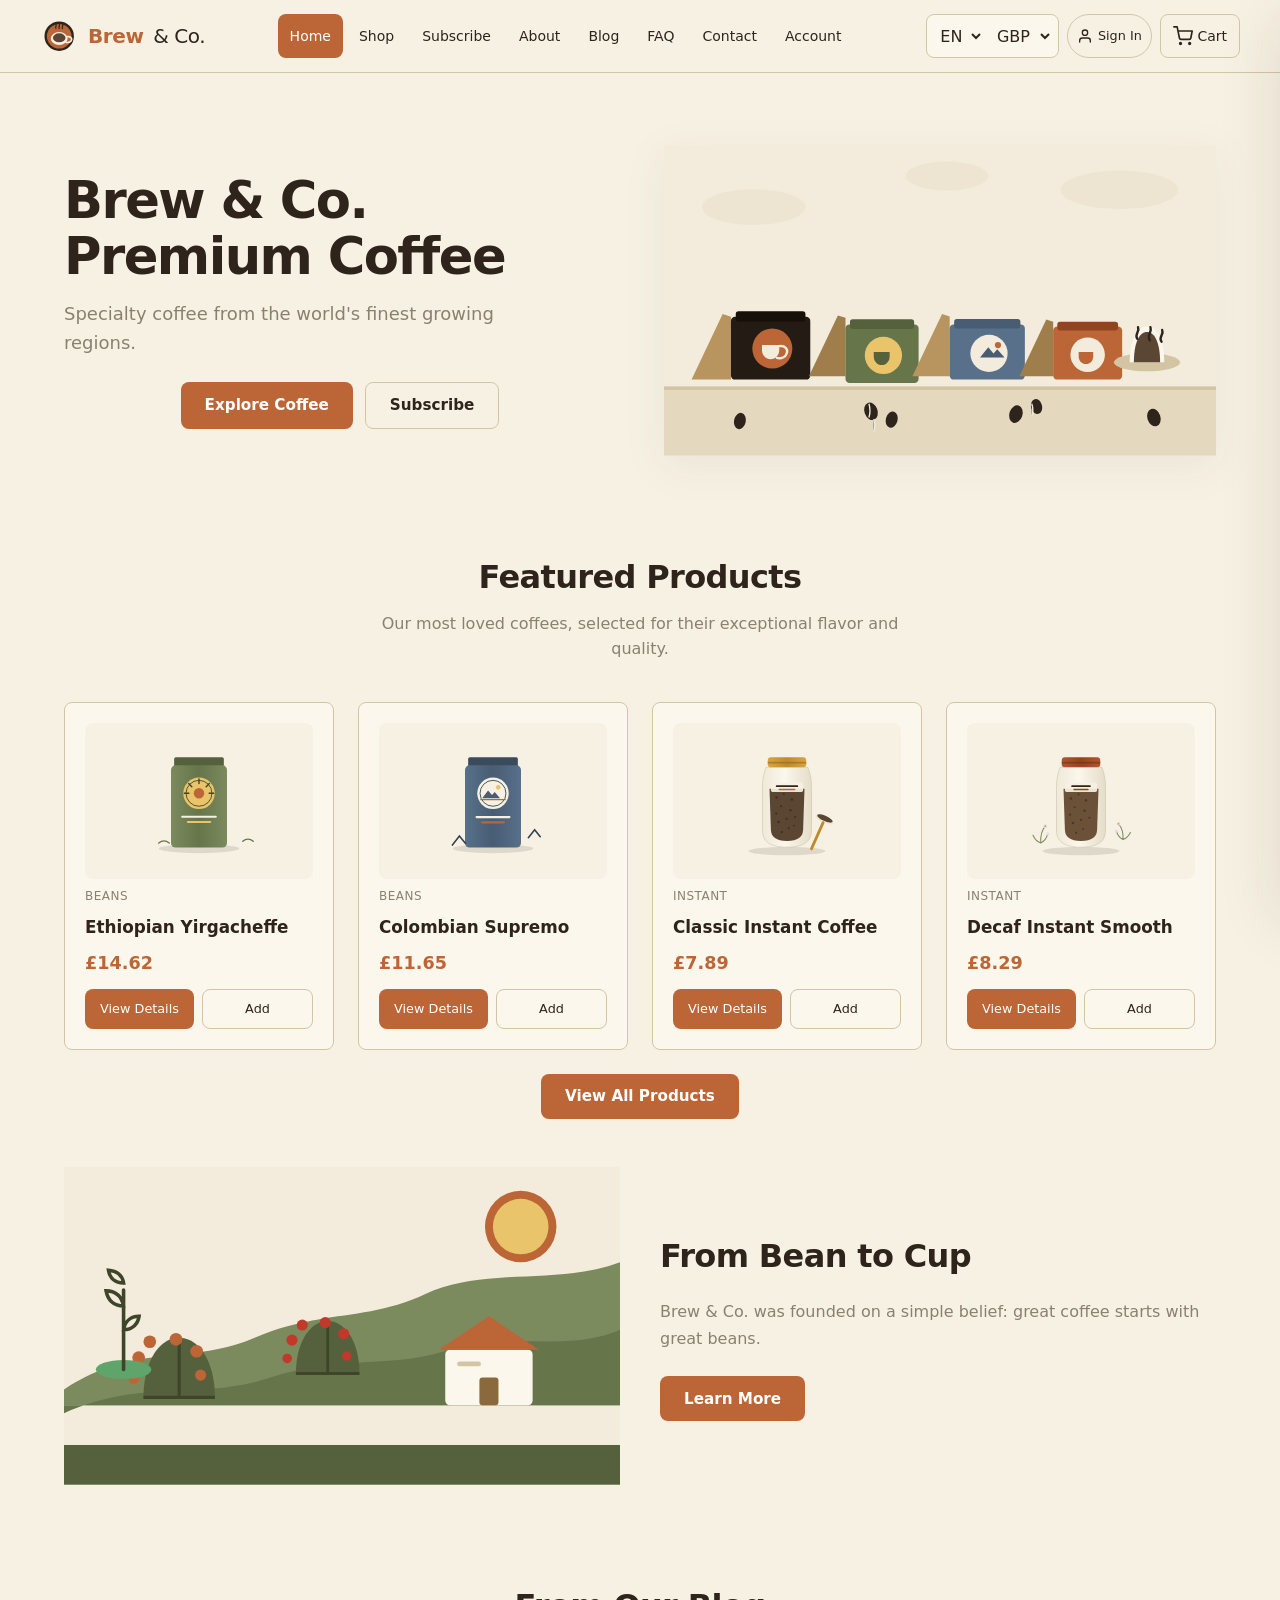
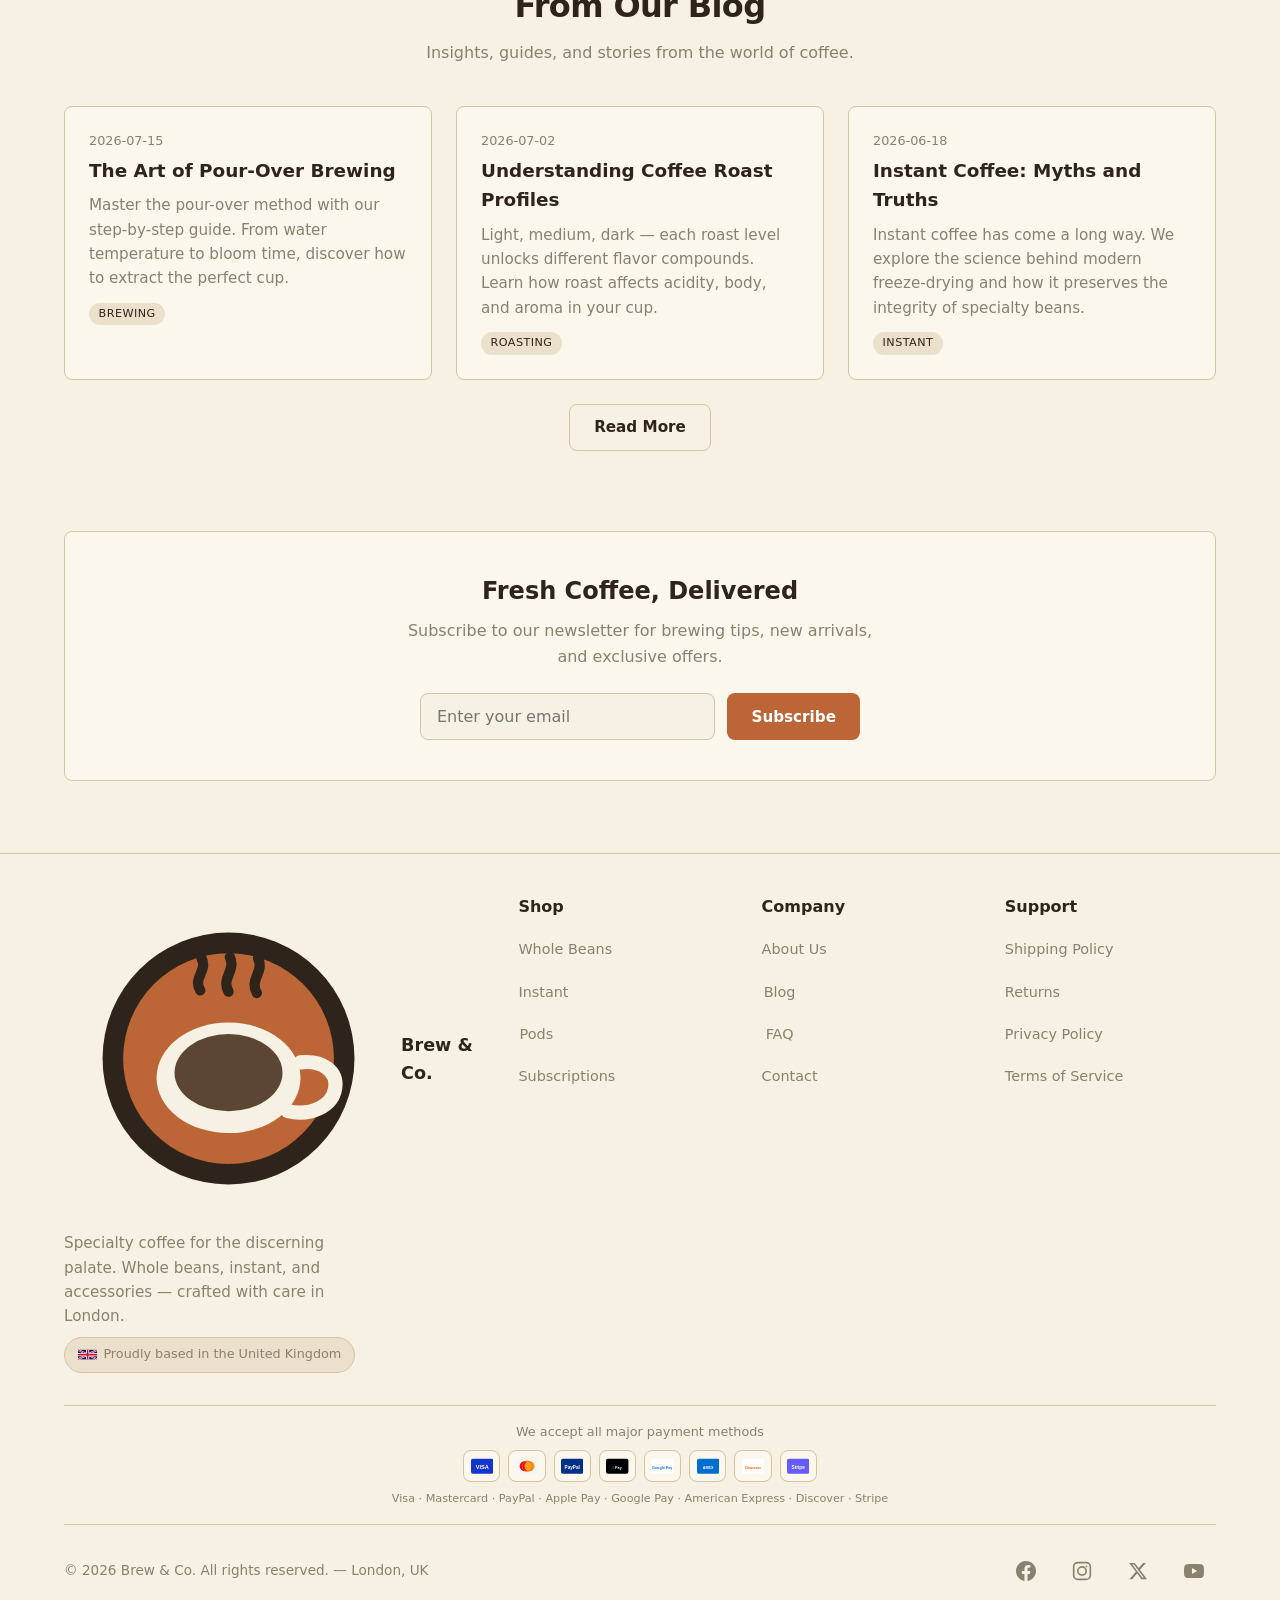
==== commit b358a553: "Add files via upload" ====
--- a/brew.html
+++ b/brew.html
@@ -5,7 +5,7 @@
     <meta name="viewport" content="width=device-width, initial-scale=1.0, maximum-scale=5.0" />
     <title>Brew & Co. — Premium Coffee</title>
 
-    <!-- Favicon SVG (matches logo) -->
+    <!-- Favicon SVG -->
     <link rel="icon" href="data:image/svg+xml,<svg xmlns='http://www.w3.org/2000/svg' viewBox='0 0 512 512'><rect width='512' height='512' rx='96' fill='%23F7F1E3'/><circle cx='256' cy='256' r='196' fill='%232E241B'/><circle cx='256' cy='256' r='164' fill='%23BC6537'/><ellipse cx='256' cy='286' rx='112' ry='86' fill='%23F7F1E3'/><path d='M368 262c34-4 58 14 54 40-4 28-38 44-74 36' fill='none' stroke='%23F7F1E3' stroke-width='22' stroke-linecap='round'/><ellipse cx='256' cy='278' rx='84' ry='60' fill='%235A4632'/><path d='M212 150c-12-20 12-30 2-50m42 52c-12-22 12-32 2-54m42 56c-12-22 12-32 2-54' fill='none' stroke='%232E241B' stroke-width='16' stroke-linecap='round'/></svg>" />
 
     <style>
@@ -688,16 +688,64 @@
             border-radius: var(--radius);
             padding: 2rem;
             display: flex;
-            justify-content: center;
+            flex-direction: column;
             align-items: center;
+            gap: 1rem;
             transition: box-shadow 0.3s ease;
         }
         .detail-image:hover {
             box-shadow: var(--shadow-lg);
         }
-        .detail-image svg {
+        .detail-image .main-img svg {
             max-width: 100%;
-            max-height: 360px;
+            max-height: 320px;
+        }
+        .detail-image .thumbnails {
+            display: flex;
+            gap: 0.5rem;
+            flex-wrap: wrap;
+            justify-content: center;
+        }
+        .detail-image .thumbnails .thumb {
+            width: 60px;
+            height: 60px;
+            border: 2px solid var(--border);
+            border-radius: var(--radius);
+            padding: 0.25rem;
+            cursor: pointer;
+            transition: border-color 0.2s;
+            background: var(--background);
+            display: flex;
+            align-items: center;
+            justify-content: center;
+        }
+        .detail-image .thumbnails .thumb:hover {
+            border-color: var(--primary);
+        }
+        .detail-image .thumbnails .thumb.active {
+            border-color: var(--primary);
+            box-shadow: 0 0 0 2px var(--primary);
+        }
+        .detail-image .thumbnails .thumb svg {
+            width: 100%;
+            height: 100%;
+            object-fit: contain;
+        }
+        .detail-image .badge-row {
+            display: flex;
+            gap: 0.5rem;
+            flex-wrap: wrap;
+            justify-content: center;
+        }
+        .detail-image .badge-row .badge {
+            font-size: 0.6rem;
+            text-transform: uppercase;
+            letter-spacing: 0.04em;
+            background: var(--accent);
+            padding: 0.15rem 0.6rem;
+            border-radius: 9999px;
+            color: var(--muted-foreground);
+            border: 1px solid var(--border);
         }
         .detail-info h1 {
             font-size: clamp(1.5rem, 4vw, 2rem);
@@ -715,6 +763,16 @@
             color: var(--muted-foreground);
             margin-bottom: 1.5rem;
             line-height: 1.7;
+        }
+        .detail-info .desc p {
+            margin-bottom: 0.75rem;
+        }
+        .detail-info .desc ul {
+            padding-left: 1.5rem;
+            margin-bottom: 0.75rem;
+        }
+        .detail-info .desc ul li {
+            margin-bottom: 0.25rem;
         }
         .detail-info .specs {
             display: grid;
@@ -760,6 +818,36 @@
         .detail-info .actions button {
             min-height: 44px;
             min-width: 44px;
+        }
+        .detail-info .reviews {
+            margin-top: 1.5rem;
+            padding-top: 1.5rem;
+            border-top: 1px solid var(--border);
+        }
+        .detail-info .reviews h3 {
+            font-weight: 600;
+            font-size: 1rem;
+            margin-bottom: 0.5rem;
+        }
+        .detail-info .reviews .review {
+            padding: 0.5rem 0;
+            border-bottom: 1px solid var(--border);
+            font-size: 0.9rem;
+        }
+        .detail-info .reviews .review:last-child {
+            border-bottom: none;
+        }
+        .detail-info .reviews .review .author {
+            font-weight: 600;
+            color: var(--foreground);
+        }
+        .detail-info .reviews .review .stars {
+            color: var(--primary);
+            letter-spacing: 0.05rem;
+        }
+        .detail-info .reviews .review .text {
+            color: var(--muted-foreground);
+            margin-top: 0.15rem;
         }
 
         /* ── About ── */
@@ -880,7 +968,7 @@
 
         /* Account Dashboard */
         .account-dashboard {
-            max-width: 800px;
+            max-width: 900px;
             margin: 0 auto;
         }
         .account-dashboard .account-header {
@@ -933,6 +1021,17 @@
             font-weight: 600;
             font-size: 1rem;
             margin-bottom: 0.5rem;
+            display: flex;
+            align-items: center;
+            justify-content: space-between;
+        }
+        .account-dashboard .account-card h3 .badge {
+            font-size: 0.6rem;
+            font-weight: 400;
+            color: var(--muted-foreground);
+            background: var(--accent);
+            padding: 0.1rem 0.5rem;
+            border-radius: 9999px;
         }
         .account-dashboard .account-card p {
             color: var(--muted-foreground);
@@ -945,6 +1044,7 @@
             border-bottom: 1px solid var(--border);
             font-size: 0.85rem;
             flex-wrap: wrap;
+            gap: 0.25rem;
         }
         .account-dashboard .account-card .order-item:last-child {
             border-bottom: none;
@@ -952,6 +1052,75 @@
         .account-dashboard .account-card .order-item .status {
             color: var(--primary);
             font-weight: 500;
+        }
+        .account-dashboard .account-card .address-item,
+        .account-dashboard .account-card .payment-item {
+            padding: 0.3rem 0;
+            border-bottom: 1px solid var(--border);
+            font-size: 0.85rem;
+            display: flex;
+            justify-content: space-between;
+            align-items: center;
+            flex-wrap: wrap;
+            gap: 0.25rem;
+        }
+        .account-dashboard .account-card .address-item:last-child,
+        .account-dashboard .account-card .payment-item:last-child {
+            border-bottom: none;
+        }
+        .account-dashboard .account-card .address-item .default-badge,
+        .account-dashboard .account-card .payment-item .default-badge {
+            font-size: 0.6rem;
+            background: var(--primary);
+            color: #fff;
+            padding: 0.05rem 0.4rem;
+            border-radius: 9999px;
+        }
+        .account-dashboard .account-card .add-btn {
+            margin-top: 0.5rem;
+            width: 100%;
+            padding: 0.4rem;
+            border: 1px dashed var(--border);
+            border-radius: var(--radius);
+            background: transparent;
+            color: var(--muted-foreground);
+            font-size: 0.8rem;
+            cursor: pointer;
+            min-height: 40px;
+            transition: border-color 0.2s, color 0.2s;
+        }
+        .account-dashboard .account-card .add-btn:hover {
+            border-color: var(--primary);
+            color: var(--primary);
+        }
+        .account-dashboard .account-card .profile-field {
+            display: flex;
+            justify-content: space-between;
+            padding: 0.3rem 0;
+            border-bottom: 1px solid var(--border);
+            font-size: 0.9rem;
+            flex-wrap: wrap;
+            gap: 0.25rem;
+        }
+        .account-dashboard .account-card .profile-field .label {
+            color: var(--muted-foreground);
+            font-weight: 500;
+        }
+        .account-dashboard .account-card .profile-field .value {
+            font-weight: 500;
+        }
+        .account-dashboard .account-card .profile-field .edit-btn {
+            background: none;
+            border: none;
+            color: var(--primary);
+            font-size: 0.75rem;
+            cursor: pointer;
+            min-height: 28px;
+            min-width: 28px;
+            padding: 0 0.25rem;
+        }
+        .account-dashboard .account-card .profile-field .edit-btn:hover {
+            text-decoration: underline;
         }
 
         /* ── Contact ── */
@@ -1641,6 +1810,9 @@
             margin-top: 0.5rem;
             min-height: 44px;
         }
+        .modal-body .btn:not(:last-child) {
+            margin-right: 0.5rem;
+        }
         .modal-body .cart-summary-item {
             display: flex;
             justify-content: space-between;
@@ -1655,6 +1827,48 @@
             padding: 0.75rem 0;
             font-weight: 700;
             font-size: 1.1rem;
+        }
+        .modal-body .form-group {
+            margin-bottom: 0.75rem;
+        }
+        .modal-body .form-group label {
+            display: block;
+            font-weight: 500;
+            font-size: 0.85rem;
+            margin-bottom: 0.15rem;
+        }
+        .modal-body .form-group input,
+        .modal-body .form-group select {
+            width: 100%;
+            padding: 0.5rem 0.75rem;
+            border: 1px solid var(--border);
+            border-radius: var(--radius);
+            background: var(--background);
+            color: var(--foreground);
+            min-height: 40px;
+        }
+        .modal-body .form-group input:focus,
+        .modal-body .form-group select:focus {
+            outline: none;
+            border-color: var(--primary);
+            box-shadow: 0 0 0 3px rgba(188, 101, 55, 0.15);
+        }
+        .modal-body .form-row {
+            display: flex;
+            gap: 0.75rem;
+        }
+        .modal-body .form-row>* {
+            flex: 1;
+        }
+        .modal-body .btn-group {
+            display: flex;
+            gap: 0.5rem;
+            flex-wrap: wrap;
+            margin-top: 0.5rem;
+        }
+        .modal-body .btn-group .btn {
+            flex: 1;
+            min-width: 80px;
         }
 
         /* ── Responsive ── */
@@ -1733,6 +1947,10 @@
             .account-dashboard .account-header .info {
                 width: 100%;
             }
+            .detail-image .thumbnails .thumb {
+                width: 48px;
+                height: 48px;
+            }
         }
 
         @media (max-width: 600px) {
@@ -1827,6 +2045,19 @@
                 height: 1.2rem;
                 font-size: 0.6rem;
             }
+            .modal-body .form-row {
+                flex-direction: column;
+            }
+            .modal-body .btn-group {
+                flex-direction: column;
+            }
+            .modal-body .btn-group .btn {
+                flex: 1 1 auto;
+            }
+            .detail-image .thumbnails .thumb {
+                width: 40px;
+                height: 40px;
+            }
         }
 
         @media (max-width: 420px) {
@@ -1858,7 +2089,6 @@
             }
         }
 
-        /* Touch-friendly adjustments for all interactive elements */
         button,
         a,
         input,
@@ -1880,7 +2110,6 @@
             touch-action: manipulation;
         }
 
-        /* Prevent text zoom on input focus for iOS */
         input,
         select,
         textarea {
@@ -1893,6 +2122,49 @@
                 font-size: 16px !important;
             }
         }
+        .loading-spinner {
+            display: inline-block;
+            width: 1.2rem;
+            height: 1.2rem;
+            border: 2px solid var(--border);
+            border-top-color: var(--primary);
+            border-radius: 50%;
+            animation: spin 0.6s linear infinite;
+        }
+        @keyframes spin {
+            to {
+                transform: rotate(360deg);
+            }
+        }
+        .loading-overlay {
+            position: fixed;
+            inset: 0;
+            background: rgba(247, 241, 227, 0.7);
+            backdrop-filter: blur(2px);
+            display: flex;
+            align-items: center;
+            justify-content: center;
+            z-index: 300;
+            opacity: 0;
+            pointer-events: none;
+            transition: opacity 0.3s;
+        }
+        .loading-overlay.visible {
+            opacity: 1;
+            pointer-events: auto;
+        }
+        .login-status {
+            font-size: 0.7rem;
+            color: var(--muted-foreground);
+            padding: 0.2rem 0.6rem;
+            background: var(--accent);
+            border-radius: 9999px;
+            border: 1px solid var(--border);
+        }
+        .login-status.logged-in {
+            color: var(--primary);
+            border-color: var(--primary);
+        }
     </style>
 </head>
 <body>
@@ -1900,19 +2172,139 @@
     <div id="root"></div>
 
     <!-- Modal -->
-    <div id="modal-overlay" class="modal-overlay" data-action="close-modal">
+    <div id="modal-overlay" class="modal-overlay">
         <div class="modal-card" onclick="event.stopPropagation();">
             <div class="modal-header">
                 <h3 id="modal-title">Title</h3>
-                <button class="modal-close-btn" data-action="close-modal">✕</button>
+                <button class="modal-close-btn" id="modal-close-btn">✕</button>
             </div>
             <div id="modal-body" class="modal-body"></div>
         </div>
     </div>
 
+    <!-- Loading Overlay -->
+    <div id="loading-overlay" class="loading-overlay">
+        <div class="loading-spinner"></div>
+    </div>
+
     <script>
         (function() {
             'use strict';
+
+            // ─── INDEXEDDB SERVICE ──────────────────────────────────────
+            const DB_NAME = 'BrewCoDB';
+            const DB_VERSION = 2;
+
+            function openDB() {
+                return new Promise((resolve, reject) => {
+                    const request = indexedDB.open(DB_NAME, DB_VERSION);
+                    request.onerror = () => reject(request.error);
+                    request.onsuccess = () => resolve(request.result);
+                    request.onupgradeneeded = (e) => {
+                        const db = e.target.result;
+                        if (!db.objectStoreNames.contains('users')) {
+                            const store = db.createObjectStore('users', { keyPath: 'id' });
+                            store.createIndex('email', 'email', { unique: true });
+                        }
+                        if (!db.objectStoreNames.contains('orders')) {
+                            const ordersStore = db.createObjectStore('orders', { keyPath: 'id' });
+                            ordersStore.createIndex('userId', 'userId', { unique: false });
+                        }
+                        if (!db.objectStoreNames.contains('addresses')) {
+                            const addrStore = db.createObjectStore('addresses', { keyPath: 'id' });
+                            addrStore.createIndex('userId', 'userId', { unique: false });
+                        }
+                        if (!db.objectStoreNames.contains('paymentMethods')) {
+                            const pmStore = db.createObjectStore('paymentMethods', { keyPath: 'id' });
+                            pmStore.createIndex('userId', 'userId', { unique: false });
+                        }
+                        if (!db.objectStoreNames.contains('cart')) {
+                            db.createObjectStore('cart', { keyPath: 'userId' });
+                        }
+                        if (!db.objectStoreNames.contains('sessions')) {
+                            db.createObjectStore('sessions', { keyPath: 'id' });
+                        }
+                    };
+                });
+            }
+
+            function dbGetAll(storeName) {
+                return openDB().then(db => {
+                    return new Promise((resolve, reject) => {
+                        const tx = db.transaction(storeName, 'readonly');
+                        const store = tx.objectStore(storeName);
+                        const req = store.getAll();
+                        req.onsuccess = () => resolve(req.result);
+                        req.onerror = () => reject(req.error);
+                    });
+                });
+            }
+
+            function dbGet(storeName, id) {
+                return openDB().then(db => {
+                    return new Promise((resolve, reject) => {
+                        const tx = db.transaction(storeName, 'readonly');
+                        const store = tx.objectStore(storeName);
+                        const req = store.get(id);
+                        req.onsuccess = () => resolve(req.result || null);
+                        req.onerror = () => reject(req.error);
+                    });
+                });
+            }
+
+            function dbPut(storeName, data) {
+                return openDB().then(db => {
+                    return new Promise((resolve, reject) => {
+                        const tx = db.transaction(storeName, 'readwrite');
+                        const store = tx.objectStore(storeName);
+                        const req = store.put(data);
+                        req.onsuccess = () => resolve(req.result);
+                        req.onerror = () => reject(req.error);
+                    });
+                });
+            }
+
+            function dbDelete(storeName, id) {
+                return openDB().then(db => {
+                    return new Promise((resolve, reject) => {
+                        const tx = db.transaction(storeName, 'readwrite');
+                        const store = tx.objectStore(storeName);
+                        const req = store.delete(id);
+                        req.onsuccess = () => resolve();
+                        req.onerror = () => reject(req.error);
+                    });
+                });
+            }
+
+            function dbGetIndex(storeName, indexName, value) {
+                return openDB().then(db => {
+                    return new Promise((resolve, reject) => {
+                        const tx = db.transaction(storeName, 'readonly');
+                        const store = tx.objectStore(storeName);
+                        const index = store.index(indexName);
+                        const req = index.getAll(value);
+                        req.onsuccess = () => resolve(req.result);
+                        req.onerror = () => reject(req.error);
+                    });
+                });
+            }
+
+            function dbGetByIndex(storeName, indexName, value) {
+                return openDB().then(db => {
+                    return new Promise((resolve, reject) => {
+                        const tx = db.transaction(storeName, 'readonly');
+                        const store = tx.objectStore(storeName);
+                        const index = store.index(indexName);
+                        const req = index.get(value);
+                        req.onsuccess = () => resolve(req.result || null);
+                        req.onerror = () => reject(req.error);
+                    });
+                });
+            }
+
+            function generateId() {
+                return 'id_' + Date.now().toString(36) + '_' + Math.random().toString(36).substr(2, 6);
+            }
 
             // ─── LOGO SVG ──────────────────────────────────────────────────
             const LOGO_SVG =
@@ -1965,7 +2357,7 @@
                 youtube: `<svg xmlns="http://www.w3.org/2000/svg" width="20" height="20" viewBox="0 0 24 24" fill="currentColor"><path d="M23.498 6.186a3.016 3.016 0 0 0-2.122-2.136C19.505 3.545 12 3.545 12 3.545s-7.505 0-9.377.505A3.017 3.017 0 0 0 .502 6.186C0 8.07 0 12 0 12s0 3.93.502 5.814a3.016 3.016 0 0 0 2.122 2.136c1.871.505 9.376.505 9.376.505s7.505 0 9.377-.505a3.015 3.015 0 0 0 2.122-2.136C24 15.93 24 12 24 12s0-3.93-.502-5.814zM9.545 15.568V8.432L15.818 12l-6.273 3.568z"/></svg>`
             };
 
-            // ─── PAYMENT ICONS (SVG) ──────────────────────────────────────
+            // ─── PAYMENT ICONS ──────────────────────────────────────────
             const PAYMENT_ICONS = {
                 visa: `<svg xmlns="http://www.w3.org/2000/svg" viewBox="0 0 48 32" width="48" height="32"><rect width="48" height="32" rx="4" fill="#1434CB"/><text x="24" y="21" font-family="Arial, sans-serif" font-weight="700" font-size="12" fill="white" text-anchor="middle">VISA</text></svg>`,
                 mastercard: `<svg xmlns="http://www.w3.org/2000/svg" viewBox="0 0 48 32" width="48" height="32"><rect width="48" height="32" rx="4" fill="#F5F5F5"/><circle cx="19" cy="16" r="11" fill="#EB001B"/><circle cx="29" cy="16" r="11" fill="#F79E1B"/><circle cx="24" cy="16" r="11" fill="none" stroke="#FF5F00" stroke-width="2"/></svg>`,
@@ -1978,11 +2370,8 @@
             };
 
             // ─── CURRENCY & LANGUAGE ──────────────────────────────────────
-            const currencies = {
-                USD: { symbol: '$', rate: 1 },
-                EUR: { symbol: '€', rate: 0.92 },
-                GBP: { symbol: '£', rate: 0.79 },
-            };
+            const currencies = { USD: { symbol: '$', rate: 1 }, EUR: { symbol: '€', rate: 0.92 }, GBP: { symbol: '£',
+                    rate: 0.79 } };
             let currentCurrency = 'GBP';
             let currentLanguage = 'en';
 
@@ -1990,14 +2379,14 @@
                 en: {
                     nav: { home: 'Home', shop: 'Shop', subscribe: 'Subscribe', about: 'About', blog: 'Blog', faq: 'FAQ',
                         contact: 'Contact', account: 'Account' },
-                    hero: { title: 'Brew & Co. Premium Coffee', subtitle: "Specialty coffee from the world's finest growing regions. Whole beans, instant, and accessories — crafted for the discerning palate." },
+                    hero: { title: 'Brew & Co. Premium Coffee', subtitle: "Specialty coffee from the world's finest growing regions." },
                     explore: 'Explore Coffee',
                     subscribe: 'Subscribe',
                     featured: 'Featured Products',
                     featuredDesc: 'Our most loved coffees, selected for their exceptional flavor and quality.',
                     viewAll: 'View All Products',
                     fromBean: 'From Bean to Cup',
-                    fromBeanDesc: 'Brew & Co. was founded on a simple belief: great coffee starts with great beans. We work directly with farmers to source exceptional coffees, then roast them with precision to unlock their full potential.',
+                    fromBeanDesc: 'Brew & Co. was founded on a simple belief: great coffee starts with great beans.',
                     learnMore: 'Learn More',
                     blogTitle: 'From Our Blog',
                     blogDesc: 'Insights, guides, and stories from the world of coffee.',
@@ -2014,19 +2403,20 @@
                     account: { dashboard: 'Dashboard', orders: 'Order History', addresses: 'Saved Addresses',
                         settings: 'Settings', logout: 'Log Out', orderPlaced: 'Order Placed', status: 'Status',
                         total: 'Total', shipping: 'Shipping Address', noOrders: 'No orders yet.' },
-                    ukAddress: 'London, United Kingdom'
+                    ukAddress: 'London, United Kingdom',
+                    profile: { edit: 'Edit', save: 'Save', cancel: 'Cancel' }
                 },
                 es: {
                     nav: { home: 'Inicio', shop: 'Tienda', subscribe: 'Suscribirse', about: 'Nosotros', blog: 'Blog',
                         faq: 'Preguntas', contact: 'Contacto', account: 'Cuenta' },
-                    hero: { title: 'Brew & Co. Café Premium', subtitle: 'Café de especialidad de las mejores regiones del mundo. Granos, instantáneo y accesorios — elaborados para el paladar exigente.' },
+                    hero: { title: 'Brew & Co. Café Premium', subtitle: 'Café de especialidad de las mejores regiones del mundo.' },
                     explore: 'Explorar Café',
                     subscribe: 'Suscribirse',
                     featured: 'Productos Destacados',
                     featuredDesc: 'Nuestros cafés más queridos, seleccionados por su sabor y calidad excepcionales.',
                     viewAll: 'Ver Todos los Productos',
                     fromBean: 'Del Grano a la Taza',
-                    fromBeanDesc: 'Brew & Co. nació de una creencia simple: el buen café comienza con buenos granos. Trabajamos directamente con agricultores para obtener cafés excepcionales, y los tostamos con precisión para desbloquear su máximo potencial.',
+                    fromBeanDesc: 'Brew & Co. nació de una creencia simple: el buen café comienza con buenos granos.',
                     learnMore: 'Conocer Más',
                     blogTitle: 'Desde Nuestro Blog',
                     blogDesc: 'Ideas, guías e historias del mundo del café.',
@@ -2043,19 +2433,20 @@
                     account: { dashboard: 'Panel', orders: 'Historial de Pedidos', addresses: 'Direcciones Guardadas',
                         settings: 'Configuración', logout: 'Cerrar Sesión', orderPlaced: 'Pedido Realizado',
                         status: 'Estado', total: 'Total', shipping: 'Dirección de Envío', noOrders: 'Sin pedidos aún.' },
-                    ukAddress: 'Londres, Reino Unido'
+                    ukAddress: 'Londres, Reino Unido',
+                    profile: { edit: 'Editar', save: 'Guardar', cancel: 'Cancelar' }
                 },
                 fr: {
                     nav: { home: 'Accueil', shop: 'Boutique', subscribe: 'S\'abonner', about: 'À propos', blog: 'Blog',
                         faq: 'FAQ', contact: 'Contact', account: 'Compte' },
-                    hero: { title: 'Brew & Co. Café Premium', subtitle: 'Café de spécialité des plus belles régions du monde. Grains, instantané et accessoires — conçus pour les palais exigeants.' },
+                    hero: { title: 'Brew & Co. Café Premium', subtitle: 'Café de spécialité des plus belles régions du monde.' },
                     explore: 'Explorer le Café',
                     subscribe: 'S\'abonner',
                     featured: 'Produits Vedettes',
                     featuredDesc: 'Nos cafés les plus appréciés, sélectionnés pour leur saveur et leur qualité exceptionnelles.',
                     viewAll: 'Voir Tous les Produits',
                     fromBean: 'Du Grain à la Tasse',
-                    fromBeanDesc: 'Brew & Co. est né d\'une conviction simple : un bon café commence par de bons grains. Nous travaillons directement avec les agriculteurs pour nous procurer des cafés d\'exception, que nous torréfions avec précision pour révéler tout leur potentiel.',
+                    fromBeanDesc: 'Brew & Co. est né d\'une conviction simple : un bon café commence par de bons grains.',
                     learnMore: 'En Savoir Plus',
                     blogTitle: 'De Notre Blog',
                     blogDesc: 'Idées, guides et histoires du monde du café.',
@@ -2073,83 +2464,219 @@
                         addresses: 'Adresses Enregistrées', settings: 'Paramètres', logout: 'Déconnexion',
                         orderPlaced: 'Commande Passée', status: 'Statut', total: 'Total',
                         shipping: 'Adresse de Livraison', noOrders: 'Aucune commande encore.' },
-                    ukAddress: 'Londres, Royaume-Uni'
+                    ukAddress: 'Londres, Royaume-Uni',
+                    profile: { edit: 'Modifier', save: 'Enregistrer', cancel: 'Annuler' }
                 }
             };
 
-            // ─── PRODUCTS DATA ──────────────────────────────────────────
+            // ─── PRODUCTS DATA (with rich descriptions) ──────────────────
             const products = [{
                 id: 'p1',
                 name: 'Ethiopian Yirgacheffe',
                 category: 'beans',
                 price: 18.50,
-                description: 'Bright and complex with notes of blueberry, dark chocolate, and a silky mouthfeel. Sourced from smallholder farms in the Yirgacheffe region.',
-                specs: { Origin: 'Ethiopia', 'Roast Level': 'Light', 'Process': 'Washed', 'Altitude': '1,900–2,200m' },
-                svg: 'ethiopia'
+                description: `<p>Bright and complex with notes of blueberry, dark chocolate, and a silky mouthfeel. Sourced from smallholder farms in the Yirgacheffe region, this washed coffee represents the pinnacle of Ethiopian terroir.</p>
+                          <p>Yirgacheffe is often considered the birthplace of Arabica coffee. The high altitude, rich volcanic soil, and traditional processing methods create a coffee that is both elegant and intensely flavorful.</p>
+                          <ul>
+                            <li><strong>Flavor Profile:</strong> Blueberry, dark chocolate, jasmine, and a silky body</li>
+                            <li><strong>Growing Region:</strong> Yirgacheffe, Ethiopia — 1,900-2,200m elevation</li>
+                            <li><strong>Processing:</strong> Washed — fully washed and dried on raised beds</li>
+                            <li><strong>Roast Level:</strong> Light — roasted to preserve the delicate floral notes</li>
+                            <li><strong>Best For:</strong> Pour-over, Chemex, and drip coffee</li>
+                          </ul>
+                          <p>This coffee is ethically sourced through direct trade relationships with the Worka Cooperative, supporting sustainable farming practices and community development.</p>`,
+                specs: { Origin: 'Ethiopia', 'Roast Level': 'Light', 'Process': 'Washed', 'Altitude': '1,900–2,200m',
+                    'Varietal': 'Heirloom', 'Flavor Notes': 'Blueberry, Dark Chocolate, Jasmine' },
+                svg: 'ethiopia',
+                images: ['ethiopia', 'bean', 'house-ground'],
+                reviews: [
+                    { author: 'Sarah M.', stars: 5, text: 'Absolutely stunning coffee. The blueberry notes are incredible.' },
+                    { author: 'James K.', stars: 5, text: 'My go-to for pour-over. Clean, bright, and complex.' }
+                ]
             }, {
                 id: 'p2',
                 name: 'Colombian Supremo',
                 category: 'beans',
                 price: 14.75,
-                description: 'Rich and balanced with caramel sweetness, nutty undertones, and a smooth finish. Grown in the renowned Huila region.',
-                specs: { Origin: 'Colombia', 'Roast Level': 'Medium-Dark', 'Process': 'Washed', 'Altitude': '1,500–1,800m' },
-                svg: 'colombia'
+                description: `<p>Rich and balanced with caramel sweetness, nutty undertones, and a smooth finish. Grown in the renowned Huila region, this coffee is carefully roasted to medium-dark to bring out its full body.</p>
+                          <p>Colombian Supremo represents the best of Colombian coffee — carefully selected beans from the highest quality lots, roasted to perfection for a consistently satisfying cup.</p>
+                          <ul>
+                            <li><strong>Flavor Profile:</strong> Caramel, almond, milk chocolate, with a smooth finish</li>
+                            <li><strong>Growing Region:</strong> Huila, Colombia — 1,500-1,800m elevation</li>
+                            <li><strong>Processing:</strong> Washed — fermented and sun-dried</li>
+                            <li><strong>Roast Level:</strong> Medium-Dark — balanced and full-bodied</li>
+                            <li><strong>Best For:</strong> Espresso, drip, and French press</li>
+                          </ul>
+                          <p>Sourced from smallholder farms in the Huila department, this coffee supports sustainable farming and provides fair wages to local communities.</p>`,
+                specs: { Origin: 'Colombia', 'Roast Level': 'Medium-Dark', 'Process': 'Washed', 'Altitude': '1,500–1,800m',
+                    'Varietal': 'Caturra, Castillo', 'Flavor Notes': 'Caramel, Almond, Milk Chocolate' },
+                svg: 'colombia',
+                images: ['colombia', 'bean', 'espresso'],
+                reviews: [
+                    { author: 'Emma R.', stars: 4, text: 'Smooth and delicious. Perfect for my morning latte.' },
+                    { author: 'David L.', stars: 5, text: 'Rich caramel notes. This is my daily driver.' }
+                ]
             }, {
                 id: 'p3',
                 name: 'Classic Instant Coffee',
                 category: 'instant',
                 price: 9.99,
-                description: 'Premium freeze-dried instant coffee with a bold, full-bodied flavor. Made from 100% Arabica beans.',
-                specs: { Type: 'Freeze-dried', 'Bean': '100% Arabica', 'Caffeine': 'High', 'Serving': '2g per cup' },
-                svg: 'instant-classic'
+                description: `<p>Premium freeze-dried instant coffee with a bold, full-bodied flavor. Made from 100% Arabica beans, this instant coffee delivers a consistently rich cup in seconds.</p>
+                          <p>Our instant coffee is crafted using a gentle freeze-drying process that preserves the natural flavors and aromas of freshly roasted beans. Simply add hot water and enjoy a barista-quality cup anytime, anywhere.</p>
+                          <ul>
+                            <li><strong>Flavor Profile:</strong> Bold, rich, with chocolate and nutty undertones</li>
+                            <li><strong>Bean Origin:</strong> 100% Arabica from South America</li>
+                            <li><strong>Processing:</strong> Freeze-dried — preserves freshness and flavor</li>
+                            <li><strong>Caffeine Level:</strong> High — perfect for a morning boost</li>
+                            <li><strong>Serving:</strong> 2g per cup — makes 50 cups per jar</li>
+                          </ul>
+                          <p>Perfect for camping, travel, or busy mornings when you need quality coffee fast. 100% gluten-free with no artificial additives.</p>`,
+                specs: { Type: 'Freeze-dried', 'Bean': '100% Arabica', 'Caffeine': 'High', 'Serving': '2g per cup',
+                    'Origin': 'South America', 'Shelf Life': '24 months' },
+                svg: 'instant-classic',
+                images: ['instant-classic', 'instant-decaf', 'bean'],
+                reviews: [
+                    { author: 'Lisa T.', stars: 5, text: 'Surprisingly good for instant! Rich and smooth.' },
+                    { author: 'Mark P.', stars: 4, text: 'Perfect for camping. Tastes like real coffee.' }
+                ]
             }, {
                 id: 'p4',
                 name: 'Decaf Instant Smooth',
                 category: 'instant',
                 price: 10.50,
-                description: 'Swiss Water decaffeinated instant coffee with a smooth, mellow taste. Enjoy the full flavor without the caffeine.',
-                specs: { Type: 'Freeze-dried', 'Bean': '100% Arabica', 'Caffeine': 'Decaf', 'Serving': '2g per cup' },
-                svg: 'instant-decaf'
+                description: `<p>Swiss Water decaffeinated instant coffee with a smooth, mellow taste. Enjoy the full flavor of Arabica beans without the caffeine kick.</p>
+                          <p>Our decaf instant coffee uses the Swiss Water Process — a chemical-free method that removes 99.9% of caffeine while preserving the coffee's natural flavor compounds. It's the perfect choice for evening cups or those sensitive to caffeine.</p>
+                          <ul>
+                            <li><strong>Flavor Profile:</strong> Smooth, mellow, with hints of chocolate and caramel</li>
+                            <li><strong>Bean Origin:</strong> 100% Arabica from Central America</li>
+                            <li><strong>Processing:</strong> Swiss Water decaffeinated, freeze-dried</li>
+                            <li><strong>Caffeine Level:</strong> Decaf — 99.9% caffeine-free</li>
+                            <li><strong>Serving:</strong> 2g per cup — makes 50 cups per jar</li>
+                          </ul>
+                          <p>All the taste, none of the jitters. Enjoy a warm cup of coffee any time of day without affecting your sleep.</p>`,
+                specs: { Type: 'Freeze-dried', 'Bean': '100% Arabica', 'Caffeine': 'Decaf', 'Serving': '2g per cup',
+                    'Process': 'Swiss Water', 'Shelf Life': '24 months' },
+                svg: 'instant-decaf',
+                images: ['instant-decaf', 'instant-classic', 'bean'],
+                reviews: [
+                    { author: 'Susan W.', stars: 5, text: 'Finally a decaf that actually tastes good!' },
+                    { author: 'Robert C.', stars: 4, text: 'Smooth and satisfying. No caffeine crash.' }
+                ]
             }, {
                 id: 'p5',
                 name: 'House Ground Blend',
                 category: 'beans',
                 price: 13.25,
-                description: 'Our signature house blend, medium roasted with a balanced profile of chocolate, nut, and subtle fruit notes.',
-                specs: { Origin: 'Multi-origin', 'Roast Level': 'Medium', 'Process': 'Washed', 'Grind': 'Drip' },
-                svg: 'house-ground'
+                description: `<p>Our signature house blend, medium roasted with a balanced profile of chocolate, nut, and subtle fruit notes. Perfect for everyday brewing.</p>
+                          <p>This blend combines beans from three different origins — Brazil, Colombia, and Ethiopia — to create a harmonious cup that's approachable yet complex. It's the coffee we brew in our own roastery and the one we serve to visitors.</p>
+                          <ul>
+                            <li><strong>Flavor Profile:</strong> Chocolate, hazelnut, dried fruit, with a smooth finish</li>
+                            <li><strong>Growing Regions:</strong> Brazil, Colombia, Ethiopia</li>
+                            <li><strong>Processing:</strong> Washed and natural mixed</li>
+                            <li><strong>Roast Level:</strong> Medium — balanced and versatile</li>
+                            <li><strong>Best For:</strong> Drip, French press, and everyday drinking</li>
+                          </ul>
+                          <p>This is the coffee that started it all — our original blend that's been perfected over 15 years of roasting. It's the heart of Brew & Co.</p>`,
+                specs: { Origin: 'Multi-origin', 'Roast Level': 'Medium', 'Process': 'Washed & Natural',
+                    'Grind': 'Drip', 'Flavor Notes': 'Chocolate, Hazelnut, Dried Fruit' },
+                svg: 'house-ground',
+                images: ['house-ground', 'bean', 'espresso'],
+                reviews: [
+                    { author: 'Tom H.', stars: 5, text: 'Perfect everyday coffee. Balanced and delicious.' },
+                    { author: 'Anna S.', stars: 5, text: 'This is my favorite. Always consistent.' }
+                ]
             }, {
                 id: 'p6',
                 name: 'Coffee Pods Variety Pack',
                 category: 'pods',
                 price: 21.00,
-                description: 'Convenient and sustainable coffee pods. Includes 24 pods featuring three distinct roast profiles.',
-                specs: { Compatibility: 'Universal', 'Count': '24 pods', 'Roasts': 'Light, Medium, Dark', 'Material': 'Compostable' },
-                svg: 'pods'
+                description: `<p>Convenient and sustainable coffee pods. Includes 24 pods featuring three distinct roast profiles — Light, Medium, and Dark. Compostable materials.</p>
+                          <p>Our coffee pods are designed for convenience without compromise. Each pod is filled with freshly roasted, specialty-grade coffee and sealed to preserve freshness. The pods are 100% compostable, so you can enjoy great coffee while reducing waste.</p>
+                          <ul>
+                            <li><strong>Compatibility:</strong> Universal — works with most pod machines</li>
+                            <li><strong>Count:</strong> 24 pods — 8 light, 8 medium, 8 dark</li>
+                            <li><strong>Roasts:</strong> Light (fruity), Medium (balanced), Dark (bold)</li>
+                            <li><strong>Material:</strong> Compostable — eco-friendly and sustainable</li>
+                            <li><strong>Bean Origin:</strong> 100% Arabica from multiple origins</li>
+                          </ul>
+                          <p>Perfect for exploring different roast profiles and finding your favorite. Each pod delivers a consistently delicious cup every time.</p>`,
+                specs: { Compatibility: 'Universal', 'Count': '24 pods', 'Roasts': 'Light, Medium, Dark',
+                    'Material': 'Compostable', 'Bean': '100% Arabica' },
+                svg: 'pods',
+                images: ['pods', 'bean', 'house-ground'],
+                reviews: [
+                    { author: 'Kate B.', stars: 5, text: 'Love the variety! The dark roast is my favorite.' },
+                    { author: 'Jake R.', stars: 4, text: 'Great taste and eco-friendly. Win-win.' }
+                ]
             }, {
                 id: 'p7',
                 name: 'Premium Espresso Roast',
                 category: 'beans',
                 price: 16.90,
-                description: 'Dark, rich, and velvety. This espresso roast is blended specifically for a thick crema and intense flavor.',
-                specs: { Origin: 'South America', 'Roast Level': 'Dark', 'Process': 'Washed', 'Altitude': '1,200–1,600m' },
-                svg: 'espresso'
+                description: `<p>Dark, rich, and velvety. This espresso roast is blended specifically for a thick crema and intense flavor. Ideal for espresso machines and Moka pots.</p>
+                          <p>Our espresso roast is a carefully crafted blend of beans from South America and Africa, roasted to a dark level that brings out deep chocolate, toasted nut, and subtle spice notes. It's designed to shine in espresso-based drinks.</p>
+                          <ul>
+                            <li><strong>Flavor Profile:</strong> Dark chocolate, toasted nuts, warm spice, with a creamy body</li>
+                            <li><strong>Growing Regions:</strong> Brazil, Ethiopia, Colombia</li>
+                            <li><strong>Processing:</strong> Washed and natural</li>
+                            <li><strong>Roast Level:</strong> Dark — bold and intense</li>
+                            <li><strong>Best For:</strong> Espresso, Americano, latte, cappuccino</li>
+                          </ul>
+                          <p>This roast is the result of years of experimentation to find the perfect espresso blend. It produces a thick, golden crema and a flavor that stands up to milk without being bitter.</p>`,
+                specs: { Origin: 'South America', 'Roast Level': 'Dark', 'Process': 'Washed & Natural',
+                    'Altitude': '1,200–1,600m', 'Flavor Notes': 'Dark Chocolate, Toasted Nuts, Spice' },
+                svg: 'espresso',
+                images: ['espresso', 'bean', 'colombia'],
+                reviews: [
+                    { author: 'Maria G.', stars: 5, text: 'Amazing crema! Best espresso I\'ve made at home.' },
+                    { author: 'Paul D.', stars: 5, text: 'Rich and smooth. Perfect for my daily cortado.' }
+                ]
             }, {
                 id: 'p8',
                 name: 'Cold Brew Concentrate',
                 category: 'instant',
                 price: 19.99,
-                description: 'Smooth, low-acid cold brew concentrate. Simply mix with water or milk for a refreshing iced coffee.',
-                specs: { Type: 'Concentrate', 'Bean': '100% Arabica', 'Serving': '8-10 cups', 'Storage': 'Refrigerated' },
-                svg: 'coldbrew'
+                description: `<p>Smooth, low-acid cold brew concentrate. Simply mix with water or milk for a refreshing iced coffee. Made from 100% Arabica beans.</p>
+                          <p>Our cold brew concentrate is made using a slow, cold extraction process that takes 24 hours. This method produces a coffee that's smooth, naturally sweet, and low in acidity — perfect for hot summer days or anyone with a sensitive stomach.</p>
+                          <ul>
+                            <li><strong>Flavor Profile:</strong> Smooth, chocolatey, with notes of caramel</li>
+                            <li><strong>Bean Origin:</strong> 100% Arabica from Central America</li>
+                            <li><strong>Process:</strong> Cold brew — 24-hour slow extraction</li>
+                            <li><strong>Serving:</strong> Mix 1:2 with water or milk — makes 8-10 cups</li>
+                            <li><strong>Storage:</strong> Refrigerated — keeps fresh for 2 weeks</li>
+                          </ul>
+                          <p>Perfect for hot summer days, this concentrate makes it easy to enjoy premium cold brew at home. Just add ice, water, or your favorite milk.</p>`,
+                specs: { Type: 'Concentrate', 'Bean': '100% Arabica', 'Serving': '8-10 cups', 'Storage': 'Refrigerated',
+                    'Acidity': 'Low', 'Shelf Life': '2 weeks' },
+                svg: 'coldbrew',
+                images: ['coldbrew', 'bean', 'instant-classic'],
+                reviews: [
+                    { author: 'Chloe H.', stars: 5, text: 'So smooth! Best cold brew I\'ve ever had.' },
+                    { author: 'Alex R.', stars: 5, text: 'Low acidity is a game changer. Love it.' }
+                ]
             }, {
                 id: 'p9',
                 name: 'Brew & Co. Gift Set',
                 category: 'accessories',
                 price: 49.00,
-                description: 'The perfect gift for coffee lovers. Includes a ceramic mug, a bag of our signature roast, and a bamboo coaster set.',
-                specs: { Includes: 'Mug, Beans, Coasters', 'Bean': 'House Blend', 'Mug': '12 oz Ceramic', 'Packaging': 'Premium Box' },
-                svg: 'giftset'
+                description: `<p>The perfect gift for coffee lovers. Includes a ceramic mug, a bag of our signature roast, and a bamboo coaster set. Beautifully packaged.</p>
+                          <p>Our gift set is thoughtfully curated to provide a complete coffee experience. It includes everything a coffee enthusiast needs to start their day right — premium coffee, a stylish mug, and sustainable coasters, all presented in a gift-ready box.</p>
+                          <ul>
+                            <li><strong>Includes:</strong> Ceramic mug, 250g house blend, 4 bamboo coasters</li>
+                            <li><strong>Mug:</strong> 12 oz ceramic with Brew & Co. logo — dishwasher safe</li>
+                            <li><strong>Bean:</strong> Our signature house blend — medium roast</li>
+                            <li><strong>Coasters:</strong> Set of 4 natural bamboo coasters with cork backing</li>
+                            <li><strong>Packaging:</strong> Premium gift box — ready to give</li>
+                          </ul>
+                          <p>Whether for birthdays, holidays, or just because, this gift set is the perfect way to share the love of great coffee.</p>`,
+                specs: { Includes: 'Mug, Beans, Coasters', 'Bean': 'House Blend', 'Mug': '12 oz Ceramic',
+                    'Packaging': 'Premium Box', 'Coasters': 'Set of 4 Bamboo' },
+                svg: 'giftset',
+                images: ['giftset', 'bean', 'house-ground'],
+                reviews: [
+                    { author: 'Emily W.', stars: 5, text: 'Beautiful presentation! The mug is lovely.' },
+                    { author: 'Daniel S.', stars: 5, text: 'Bought this as a gift. They loved it.' }
+                ]
             }, ];
 
             // ─── BLOG DATA ──────────────────────────────────────────────
@@ -2159,42 +2686,53 @@
                 date: '2026-07-15',
                 excerpt: 'Master the pour-over method with our step-by-step guide. From water temperature to bloom time, discover how to extract the perfect cup.',
                 tag: 'Brewing',
-                content: `
-              <p>Pour-over brewing is one of the most rewarding ways to make coffee. It allows for precise control over every variable, resulting in a clean, flavorful cup that highlights the unique characteristics of your beans.</p>
-              <h2>What You'll Need</h2>
-              <ul><li>A pour-over dripper (V60, Chemex, or Kalita Wave)</li><li>Filter paper</li><li>Freshly roasted coffee beans</li><li>A gooseneck kettle</li><li>A scale and timer</li></ul>
-              <h2>Step-by-Step Guide</h2>
-              <p><strong>1. Heat your water</strong> — Bring filtered water to 195–205°F (90–96°C).</p>
-              <p><strong>2. Rinse the filter</strong> — Pour hot water through the filter to warm your dripper and remove any paper taste.</p>
-              <p><strong>3. Grind your coffee</strong> — Use a medium-fine grind, similar to table salt. Aim for 22–25g of coffee for a 350ml brew.</p>
-              <p><strong>4. Bloom</strong> — Pour 50g of water over the grounds and let it bloom for 30–45 seconds.</p>
-              <p><strong>5. Pour in stages</strong> — Pour the remaining water in a slow, spiral motion, maintaining a steady stream.</p>
-              <p><strong>6. Let it draw down</strong> — The total brew time should be around 3–3.5 minutes. Remove the dripper and enjoy!</p>
-            `
+                content: `<p>Pour-over brewing is one of the most rewarding ways to make coffee. It allows for precise control over every variable, resulting in a clean, flavorful cup that highlights the unique characteristics of your beans.</p>
+                          <p>The beauty of pour-over lies in its simplicity — just hot water, coffee grounds, and a filter. Yet the technique you develop over time transforms it into a ritual that produces consistently exceptional coffee.</p>
+                          <h2>What You'll Need</h2>
+                          <ul><li>A pour-over dripper (V60, Chemex, or Kalita Wave)</li><li>Filter paper</li><li>Freshly roasted coffee beans</li><li>A gooseneck kettle</li><li>A scale and timer</li></ul>
+                          <h2>Step-by-Step Guide</h2>
+                          <p><strong>1. Heat your water</strong> — Bring filtered water to 195–205°F (90–96°C). The temperature is crucial; too hot and you'll scorch the grounds, too cool and you'll under-extract.</p>
+                          <p><strong>2. Rinse the filter</strong> — Pour hot water through the filter to warm your dripper and remove any paper taste. This also preheats your serving vessel.</p>
+                          <p><strong>3. Grind your coffee</strong> — Use a medium-fine grind, similar to table salt. Aim for 22–25g of coffee for a 350ml brew. The grind size affects extraction time and flavor.</p>
+                          <p><strong>4. Bloom</strong> — Pour 50g of water over the grounds and let it bloom for 30–45 seconds. This releases CO₂ and prepares the coffee for extraction.</p>
+                          <p><strong>5. Pour in stages</strong> — Pour the remaining water in a slow, spiral motion, maintaining a steady stream. Aim to finish pouring by 2 minutes.</p>
+                          <p><strong>6. Let it draw down</strong> — The total brew time should be around 3–3.5 minutes. Remove the dripper and enjoy!</p>
+                          <p>With practice, you'll develop intuition for timing and pouring technique. The result is a coffee that's complex, aromatic, and deeply satisfying.</p>`
             }, {
                 id: 'b2',
                 title: 'Understanding Coffee Roast Profiles',
                 date: '2026-07-02',
-                excerpt: 'Light, medium, dark — each roast level unlocks different flavor compounds. Learn how roast affects acidity, body, and aroma.',
+                excerpt: 'Light, medium, dark — each roast level unlocks different flavor compounds. Learn how roast affects acidity, body, and aroma in your cup.',
                 tag: 'Roasting',
-                content: `
-              <p>Roast level is one of the most important factors in determining the flavor of your coffee. The degree of roasting transforms green coffee beans into the aromatic, flavorful beans we brew.</p>
-              <h2>Light Roast</h2><p>Light roasts are roasted to the first crack, preserving the bean's original character. They tend to be brighter, more acidic, and fruitier.</p>
-              <h2>Medium Roast</h2><p>Medium roasts are roasted between the first and second crack. They offer a balance of acidity and body, with more caramel and chocolate notes.</p>
-              <h2>Dark Roast</h2><p>Dark roasts are roasted to the second crack, resulting in a bold, smoky flavor with rich notes of dark chocolate and nuts.</p>
-            `
+                content: `<p>Roast level is one of the most important factors in determining the flavor of your coffee. The degree of roasting transforms green coffee beans into the aromatic, flavorful beans we brew.</p>
+                          <p>The roasting process is both science and art. The roaster must carefully control temperature and time to develop the desired flavor profile while avoiding defects.</p>
+                          <h2>Light Roast</h2>
+                          <p>Light roasts are roasted to the first crack, preserving the bean's original character. They tend to be brighter, more acidic, and fruitier, with floral and citrus notes. The bean retains more caffeine and a lighter body.</p>
+                          <p><strong>Best for:</strong> Pour-over, drip, and single-origin exploration.</p>
+                          <h2>Medium Roast</h2>
+                          <p>Medium roasts are roasted between the first and second crack. They offer a balance of acidity and body, with more caramel and chocolate notes. This is the most popular roast level for everyday drinking.</p>
+                          <p><strong>Best for:</strong> Everyday drinking, drip, and French press.</p>
+                          <h2>Dark Roast</h2>
+                          <p>Dark roasts are roasted to the second crack, resulting in a bold, smoky flavor. The bean's natural acidity is diminished, replaced by rich, roasted notes of dark chocolate, nuts, and sometimes a hint of spice.</p>
+                          <p><strong>Best for:</strong> Espresso, French press, and those who prefer a full-bodied cup.</p>
+                          <p>Choosing the right roast comes down to personal preference. We recommend trying different roasts to discover what suits your palate best.</p>`
             }, {
                 id: 'b3',
                 title: 'Instant Coffee: Myths and Truths',
                 date: '2026-06-18',
                 excerpt: 'Instant coffee has come a long way. We explore the science behind modern freeze-drying and how it preserves the integrity of specialty beans.',
                 tag: 'Instant',
-                content: `
-              <p>Instant coffee often gets a bad rap, but modern production methods have transformed it into a convenient, high-quality option. Let's separate the myths from the truths.</p>
-              <h2>Myth: Instant coffee is made from low-quality beans</h2><p>While some instant coffees use lower-grade beans, specialty instant coffee is made from 100% Arabica beans sourced from the same farms.</p>
-              <h2>Myth: Instant coffee is full of chemicals</h2><p>Quality instant coffee is made from 100% coffee beans with no additives. The freeze-drying process simply removes water.</p>
-              <h2>Truth: Freeze-drying preserves flavor</h2><p>Freeze-drying (lyophilization) is a gentle process that locks in the coffee's volatile aromatics, delivering a cup that rivals fresh-brewed coffee.</p>
-            `
+                content: `<p>Instant coffee often gets a bad rap, but modern production methods have transformed it into a convenient, high-quality option. Let's separate the myths from the truths.</p>
+                          <p>Today's specialty instant coffee is a far cry from the stale, bitter powder of the past. Advances in freeze-drying technology now preserve the delicate flavors of freshly roasted beans.</p>
+                          <h2>Myth: Instant coffee is made from low-quality beans</h2>
+                          <p>While some instant coffees use lower-grade beans, specialty instant coffee is made from 100% Arabica beans sourced from the same farms as whole bean coffee. The difference is in the processing.</p>
+                          <h2>Myth: Instant coffee is full of chemicals</h2>
+                          <p>Quality instant coffee is made from 100% coffee beans with no additives. The freeze-drying process simply removes water, preserving the natural flavor compounds.</p>
+                          <h2>Truth: Freeze-drying preserves flavor</h2>
+                          <p>Freeze-drying (lyophilization) is a gentle process that locks in the coffee's volatile aromatics. When you add hot water, those flavors are released, delivering a cup that rivals fresh-brewed coffee.</p>
+                          <h2>Truth: It's more sustainable</h2>
+                          <p>Instant coffee produces less waste and has a smaller carbon footprint than single-serve pods. It's a convenient, eco-friendly choice for your daily brew.</p>
+                          <p>Next time you reach for instant, choose a specialty brand like Brew & Co. for a truly satisfying experience.</p>`
             }, ];
 
             // ─── FAQ DATA ──────────────────────────────────────────────
@@ -2217,8 +2755,24 @@
                 faqOpen: [],
                 newsletterEmail: '',
                 user: null,
+                userId: null,
                 authMode: 'login',
+                isLoading: false,
+                editingProfile: false,
+                editingAddress: null,
+                editingPayment: null,
+                // Which product image is currently shown in detail view
+                currentDetailImage: 0,
             };
+
+            // ─── LOADING ──────────────────────────────────────────────────
+            function showLoading() {
+                document.getElementById('loading-overlay').classList.add('visible');
+            }
+
+            function hideLoading() {
+                document.getElementById('loading-overlay').classList.remove('visible');
+            }
 
             // ─── MODAL ──────────────────────────────────────────────────
             function openModal(title, bodyHTML) {
@@ -2227,6 +2781,35 @@
                 document.getElementById('modal-body').innerHTML = bodyHTML;
                 overlay.classList.add('open');
                 document.body.style.overflow = 'hidden';
+
+                // Re-bind modal close button
+                const closeBtn = document.getElementById('modal-close-btn');
+                closeBtn.onclick = function() { closeModal(); };
+
+                // Re-bind any close-modal actions inside the modal body
+                document.querySelectorAll('#modal-body [data-action="close-modal"]').forEach(el => {
+                    el.onclick = function(e) {
+                        e.preventDefault();
+                        closeModal();
+                    };
+                });
+
+                // Re-bind any nav actions inside the modal body
+                document.querySelectorAll('#modal-body [data-action="nav"]').forEach(el => {
+                    el.onclick = function(e) {
+                        e.preventDefault();
+                        const param = this.dataset.param;
+                        if (param) {
+                            closeModal();
+                            state.page = param;
+                            state.selectedProduct = null;
+                            state.selectedBlog = null;
+                            state.mobileNav = false;
+                            render();
+                            window.scrollTo({ top: 0, behavior: 'smooth' });
+                        }
+                    };
+                });
             }
 
             function closeModal() {
@@ -2235,10 +2818,118 @@
                 document.body.style.overflow = '';
             }
 
+            // Modal overlay click to close
             document.getElementById('modal-overlay').addEventListener('click', function(e) {
                 if (e.target === this) closeModal();
             });
-            document.querySelector('[data-action="close-modal"]')?.addEventListener('click', closeModal);
+
+            // ─── DB HELPERS ──────────────────────────────────────────────
+
+            async function getUser(userId) {
+                if (!userId) return null;
+                return await dbGet('users', userId);
+            }
+
+            async function getOrders(userId) {
+                if (!userId) return [];
+                return await dbGetIndex('orders', 'userId', userId) || [];
+            }
+
+            async function getAddresses(userId) {
+                if (!userId) return [];
+                return await dbGetIndex('addresses', 'userId', userId) || [];
+            }
+
+            async function getPaymentMethods(userId) {
+                if (!userId) return [];
+                return await dbGetIndex('paymentMethods', 'userId', userId) || [];
+            }
+
+            async function getCart(userId) {
+                if (!userId) return null;
+                return await dbGet('cart', userId);
+            }
+
+            async function saveUser(user) {
+                if (!user.id) user.id = generateId();
+                await dbPut('users', user);
+                return user;
+            }
+
+            async function saveOrder(order) {
+                if (!order.id) order.id = generateId();
+                await dbPut('orders', order);
+                return order;
+            }
+
+            async function saveAddress(address) {
+                if (!address.id) address.id = generateId();
+                await dbPut('addresses', address);
+                return address;
+            }
+
+            async function deleteAddress(addressId) {
+                await dbDelete('addresses', addressId);
+            }
+
+            async function savePaymentMethod(pm) {
+                if (!pm.id) pm.id = generateId();
+                await dbPut('paymentMethods', pm);
+                return pm;
+            }
+
+            async function deletePaymentMethod(pmId) {
+                await dbDelete('paymentMethods', pmId);
+            }
+
+            async function saveCart(userId, items) {
+                await dbPut('cart', { userId, items });
+            }
+
+            async function saveSession(session) {
+                await dbPut('sessions', session);
+            }
+
+            async function getSession(id) {
+                return await dbGet('sessions', id);
+            }
+
+            // ─── AUTH ──────────────────────────────────────────────────────
+
+            async function registerUser(name, email, password) {
+                const allUsers = await dbGetAll('users');
+                if (allUsers.find(u => u.email === email)) {
+                    throw new Error('Email already registered');
+                }
+                const user = {
+                    id: generateId(),
+                    name,
+                    email,
+                    password: btoa(password),
+                    createdAt: new Date().toISOString(),
+                };
+                await saveUser(user);
+                // Create default address
+                await saveAddress({
+                    id: generateId(),
+                    userId: user.id,
+                    label: 'Home',
+                    line1: '142 Coffee Lane',
+                    city: 'London',
+                    postcode: 'SW1A 1AA',
+                    country: 'UK',
+                    isDefault: true,
+                });
+                return user;
+            }
+
+            async function loginUser(email, password) {
+                const allUsers = await dbGetAll('users');
+                const user = allUsers.find(u => u.email.toLowerCase() === email.toLowerCase());
+                if (!user) throw new Error('User not found');
+                if (user.password !== btoa(password)) throw new Error('Invalid password');
+                return user;
+            }
 
             // ─── RENDER ──────────────────────────────────────────────────
             const root = document.getElementById('root');
@@ -2248,13 +2939,9 @@
                 const blogToShow = state.selectedBlog ? blogPosts.find(b => b.id === state.selectedBlog) : null;
                 const filtered = state.filterCategory === 'all' ? products : products.filter(p => p.category === state
                 .filterCategory);
-                const cartTotal = state.cart.reduce((sum, item) => sum + item.price * item.qty, 0);
-                const cartCount = state.cart.reduce((sum, item) => sum + item.qty, 0);
 
                 const currency = currencies[currentCurrency] || currencies.GBP;
-                const symbol = currency.symbol;
-                const rate = currency.rate;
-                const formatPrice = (price) => symbol + (price * rate).toFixed(2);
+                const formatPrice = (price) => currency.symbol + (price * currency.rate).toFixed(2);
 
                 const t = translations[currentLanguage] || translations.en;
 
@@ -2326,15 +3013,42 @@
                     const p = productToShow;
                     const inCart = state.cart.find(item => item.id === p.id);
                     const qtyInCart = inCart ? inCart.qty : 0;
+
+                    // Build thumbnail images
+                    const thumbImages = p.images || [p.svg];
+                    const thumbSvgs = thumbImages.map(img => PRODUCT_SVGS[img] || PRODUCT_SVGS.bean);
+
+                    // Get current image
+                    const currentImgIdx = Math.min(state.currentDetailImage || 0, thumbSvgs.length - 1);
+                    const mainSvg = thumbSvgs[currentImgIdx] || thumbSvgs[0];
+
+                    // Build reviews
+                    const reviewsHtml = (p.reviews || []).map(r =>
+                        `<div class="review"><span class="stars">${'★'.repeat(r.stars)}${'☆'.repeat(5 - r.stars)}</span> <span class="author">${r.author}</span><div class="text">${r.text}</div></div>`
+                    ).join('');
+
                     pageContent = `
                 <div class="page">
                   <div class="detail-layout">
-                    <div class="detail-image">${PRODUCT_SVGS[p.svg] || PRODUCT_SVGS.bean}</div>
+                    <div class="detail-image">
+                      <div class="main-img">${mainSvg}</div>
+                      <div class="thumbnails">
+                        ${thumbSvgs.map((svg, idx) => `
+                          <div class="thumb ${idx === currentImgIdx ? 'active' : ''}" data-action="change-image" data-param="${idx}" title="View image ${idx+1}">
+                            ${svg}
+                          </div>
+                        `).join('')}
+                      </div>
+                      <div class="badge-row">
+                        <span class="badge">${p.category}</span>
+                        <span class="badge">${p.specs['Roast Level'] || p.specs['Roast'] || 'Specialty'}</span>
+                        <span class="badge">${p.specs['Origin'] || 'Premium'}</span>
+                      </div>
+                    </div>
                     <div class="detail-info">
-                      <span style="font-size:0.8rem;text-transform:uppercase;letter-spacing:0.04em;color:var(--muted-foreground);">${p.category}</span>
                       <h1>${p.name}</h1>
                       <div class="price">${formatPrice(p.price)}</div>
-                      <p class="desc">${p.description}</p>
+                      <div class="desc">${p.description}</div>
                       <dl class="specs">${Object.entries(p.specs).map(([k,v]) => `<dt>${k}</dt><dd>${v}</dd>`).join('')}</dl>
                       <div class="qty"><label for="detail-qty">Quantity</label><input type="number" id="detail-qty" value="${qtyInCart || 1}" min="1" max="10" /></div>
                       <div class="actions">
@@ -2342,6 +3056,7 @@
                         <button class="btn btn-outline" data-action="nav" data-param="products">Back to Shop</button>
                       </div>
                       ${qtyInCart > 0 ? `<p style="font-size:0.85rem;color:var(--muted-foreground);margin-top:0.5rem;">Already in cart: ${qtyInCart} item(s)</p>` : ''}
+                      ${reviewsHtml ? `<div class="reviews"><h3>Customer Reviews</h3>${reviewsHtml}</div>` : ''}
                     </div>
                   </div>
                 </div>
@@ -2376,7 +3091,8 @@
                       <h2>Our Story</h2>
                       <p>Brew & Co. was born from a passion for exceptional coffee and a commitment to quality. We travel to the world's best coffee-growing regions, building relationships with farmers who share our dedication to excellence.</p>
                       <p>Every bean we source is carefully selected and roasted to perfection. Whether it's a vibrant Ethiopian Yirgacheffe or a bold Sumatran Mandheling, we ensure that each coffee tells the story of its origin.</p>
-                      <p>We believe that coffee is more than a beverage — it's a moment of connection, a ritual of comfort, and a celebration of craftsmanship.</p>
+                      <p>We believe that coffee is more than a beverage — it's a moment of connection, a ritual of comfort, and a celebration of craftsmanship. Our roastery in London is where the magic happens, and we invite you to be part of our journey.</p>
+                      <p>From our direct trade relationships with farmers to our commitment to sustainable packaging, every aspect of our business is designed to honor the coffee and the people who make it possible.</p>
                       <div style="margin-top:1rem;display:inline-flex;align-items:center;gap:0.5rem;background:var(--accent);padding:0.4rem 1rem;border-radius:9999px;border:1px solid var(--border);font-size:0.85rem;color:var(--muted-foreground);">${UK_FLAG_SVG} ${t.uk}</div>
                     </div>
                     <div>${ABOUT_ROASTERY_SVG}</div>
@@ -2384,10 +3100,10 @@
                   <div class="section" style="padding-top:1rem;">
                     <div class="section-header"><h2>Our Values</h2><p>Guiding principles that shape every cup we brew.</p></div>
                     <div class="values">
-                      <div class="item"><h4>Quality</h4><p>Only the top 5% of specialty beans make it into our roastery.</p></div>
-                      <div class="item"><h4>Sustainability</h4><p>We support eco-friendly farming and ethical trade practices.</p></div>
-                      <div class="item"><h4>Transparency</h4><p>Know exactly where your coffee comes from and how it was processed.</p></div>
-                      <div class="item"><h4>Craftsmanship</h4><p>Small-batch roasting with precision to highlight each bean's character.</p></div>
+                      <div class="item"><h4>Quality</h4><p>Only the top 5% of specialty beans make it into our roastery. We cup every batch to ensure consistency and excellence.</p></div>
+                      <div class="item"><h4>Sustainability</h4><p>We support eco-friendly farming, use compostable packaging, and offset our carbon footprint through reforestation projects.</p></div>
+                      <div class="item"><h4>Transparency</h4><p>Know exactly where your coffee comes from and how it was processed. We publish origin information and pricing for every bean we source.</p></div>
+                      <div class="item"><h4>Craftsmanship</h4><p>Small-batch roasting with precision to highlight each bean's character. Every roast is a labour of love.</p></div>
                     </div>
                   </div>
                 </div>
@@ -2399,19 +3115,19 @@
                     pageContent = `
                 <div class="page">
                   <div class="hero" style="grid-template-columns:1fr 1fr;padding:1rem 0 2rem;">
-                    <div class="hero-content"><h1>Subscribe & <span>Save</span></h1><p>Never run out of your favorite coffee. Choose your roast, set your schedule, and enjoy free shipping on every delivery.</p><button class="btn" data-action="nav" data-param="products">Browse Coffees</button></div>
+                    <div class="hero-content"><h1>Subscribe & <span>Save</span></h1><p>Never run out of your favorite coffee. Choose your roast, set your schedule, and enjoy free shipping on every delivery. Plus, get 15% off every order.</p><button class="btn" data-action="nav" data-param="products">Browse Coffees</button></div>
                     <div class="hero-image">${SUB_HERO_SVG}</div>
                   </div>
                   <div class="section" style="padding-top:0;">
-                    <div class="section-header"><h2>Choose Your Plan</h2><p>Flexible subscription options tailored to your coffee routine.</p></div>
+                    <div class="section-header"><h2>Choose Your Plan</h2><p>Flexible subscription options tailored to your coffee routine. Cancel or modify anytime.</p></div>
                     <div class="sub-plans">
-                      <div class="sub-plan"><h3>Light Roast</h3><div class="sub-price">${formatPrice(15.50)}/mo</div><p>Bright, fruity, and complex.</p><button class="btn btn-sm" style="margin-top:0.75rem;" data-action="nav" data-param="products">Select</button></div>
-                      <div class="sub-plan"><h3>Medium Roast</h3><div class="sub-price">${formatPrice(14.50)}/mo</div><p>Balanced, smooth, and versatile.</p><button class="btn btn-sm" style="margin-top:0.75rem;" data-action="nav" data-param="products">Select</button></div>
-                      <div class="sub-plan"><h3>Dark Roast</h3><div class="sub-price">${formatPrice(16.00)}/mo</div><p>Bold, smoky, and intense.</p><button class="btn btn-sm" style="margin-top:0.75rem;" data-action="nav" data-param="products">Select</button></div>
-                      <div class="sub-plan" style="border-color:var(--primary);"><h3>Variety Pack</h3><div class="sub-price">${formatPrice(17.50)}/mo</div><p>All three roasts in one box.</p><button class="btn btn-sm" style="margin-top:0.75rem;" data-action="nav" data-param="products">Select</button></div>
+                      <div class="sub-plan"><h3>Light Roast</h3><div class="sub-price">${formatPrice(15.50)}/mo</div><p>Bright, fruity, and complex. Perfect for pour-over and drip.</p><button class="btn btn-sm" style="margin-top:0.75rem;" data-action="nav" data-param="products">Select</button></div>
+                      <div class="sub-plan"><h3>Medium Roast</h3><div class="sub-price">${formatPrice(14.50)}/mo</div><p>Balanced, smooth, and versatile. Our most popular choice.</p><button class="btn btn-sm" style="margin-top:0.75rem;" data-action="nav" data-param="products">Select</button></div>
+                      <div class="sub-plan"><h3>Dark Roast</h3><div class="sub-price">${formatPrice(16.00)}/mo</div><p>Bold, smoky, and intense. Ideal for espresso and Moka pot.</p><button class="btn btn-sm" style="margin-top:0.75rem;" data-action="nav" data-param="products">Select</button></div>
+                      <div class="sub-plan" style="border-color:var(--primary);"><h3>Variety Pack</h3><div class="sub-price">${formatPrice(17.50)}/mo</div><p>All three roasts in one box. Explore the full spectrum.</p><button class="btn btn-sm" style="margin-top:0.75rem;" data-action="nav" data-param="products">Select</button></div>
                     </div>
                   </div>
-                  <div class="newsletter" style="margin-top:1rem;"><h3>Customize Your Subscription</h3><p>Adjust roast, grind size, and delivery frequency anytime.</p><button class="btn" data-action="nav" data-param="contact">Contact Us</button></div>
+                  <div class="newsletter" style="margin-top:1rem;"><h3>Customize Your Subscription</h3><p>Adjust roast, grind size, and delivery frequency anytime. You're in control.</p><button class="btn" data-action="nav" data-param="contact">Contact Us</button></div>
                 </div>
               `;
                 }
@@ -2433,13 +3149,13 @@
                 if (state.page === 'contact') {
                     pageContent = `
                 <div class="page">
-                  <div class="section-header"><h2>Get in Touch</h2><p>Have a question about our coffee, an order, or just want to say hello? Reach out to us.</p></div>
+                  <div class="section-header"><h2>Get in Touch</h2><p>Have a question about our coffee, an order, or just want to say hello? Reach out to us. We'd love to hear from you.</p></div>
                   <div class="contact-grid">
                     <div>
                       <form class="contact-form" id="contact-form" data-action="submit-contact">
                         <div><label for="contact-name">Full Name</label><input type="text" id="contact-name" placeholder="Your name" required /></div>
                         <div><label for="contact-email">Email Address</label><input type="email" id="contact-email" placeholder="you@example.com" required /></div>
-                        <div><label for="contact-subject">Subject</label><select id="contact-subject"><option>General Inquiry</option><option>Order Status</option><option>Wholesale</option><option>Partnership</option></select></div>
+                        <div><label for="contact-subject">Subject</label><select id="contact-subject"><option>General Inquiry</option><option>Order Status</option><option>Wholesale</option><option>Partnership</option><option>Feedback</option></select></div>
                         <div><label for="contact-message">Message</label><textarea id="contact-message" placeholder="Tell us how we can help…" required></textarea></div>
                         <button type="submit" class="btn" style="align-self:flex-start;">Send Message</button>
                       </form>
@@ -2447,8 +3163,8 @@
                     <div class="contact-info">
                       <div class="item">${ICONS.mail}<div><strong>Email</strong><p>hello@brewandco.com</p></div></div>
                       <div class="item">${ICONS.phone}<div><strong>Phone</strong><p>+44 800 555 COFF</p></div></div>
-                      <div class="item">${ICONS.pin}<div><strong>Roastery</strong><p>142 Coffee Lane, London, UK</p></div></div>
-                      <div style="background:var(--card);border:1px solid var(--border);border-radius:var(--radius);padding:1.5rem;text-align:center;"><p style="font-weight:600;margin-bottom:0.25rem;">Visit Our Roastery</p><p style="color:var(--muted-foreground);font-size:0.95rem;">Mon–Fri: 8am – 5pm<br />Sat: 9am – 3pm</p></div>
+                      <div class="item">${ICONS.pin}<div><strong>Roastery</strong><p>142 Coffee Lane, London, SW1A 1AA, UK</p></div></div>
+                      <div style="background:var(--card);border:1px solid var(--border);border-radius:var(--radius);padding:1.5rem;text-align:center;"><p style="font-weight:600;margin-bottom:0.25rem;">Visit Our Roastery</p><p style="color:var(--muted-foreground);font-size:0.95rem;">Mon–Fri: 8am – 5pm<br />Sat: 9am – 3pm<br />Closed Sundays</p></div>
                     </div>
                   </div>
                 </div>
@@ -2464,7 +3180,7 @@
                     <div class="auth-container">
                       <div class="auth-card">
                         <h2>${isLogin ? t.auth.welcome : t.auth.create}</h2>
-                        <p>${isLogin ? 'Sign in to your account to track orders and manage preferences.' : 'Create an account to enjoy faster checkout and order tracking.'}</p>
+                        <p>${isLogin ? 'Sign in to your account to track orders and manage preferences.' : 'Create an account to enjoy faster checkout, order tracking, and personalised recommendations.'}</p>
                         <form id="auth-form" data-action="${isLogin ? 'login' : 'register'}">
                           ${!isLogin ? `<div><label>${t.auth.name}</label><input type="text" id="auth-name" placeholder="John Doe" required /></div>` : ''}
                           <div><label>${t.auth.email}</label><input type="email" id="auth-email" placeholder="you@example.com" required /></div>
@@ -2478,20 +3194,77 @@
                   </div>
                 `;
                     } else {
-                        const orders = state.user.orders || [];
+                        const userName = state.user.name || 'Coffee Lover';
+                        const userEmail = state.user.email || '';
+                        const userOrders = state.user.orders || [];
+                        const userAddresses = state.user.addresses || [];
+                        const userPaymentMethods = state.user.paymentMethods || [];
+
                         pageContent = `
                   <div class="page">
                     <div class="account-dashboard">
                       <div class="account-header">
-                        <div class="avatar-lg">${state.user.name.charAt(0).toUpperCase()}</div>
-                        <div class="info"><h2>${state.user.name}</h2><p>${state.user.email}</p><p style="font-size:0.8rem;color:var(--muted-foreground);">📍 ${t.ukAddress}</p></div>
-                        <div style="margin-left:auto;"><button class="btn btn-sm btn-danger" data-action="logout">${t.account.logout}</button></div>
+                        <div class="avatar-lg">${userName.charAt(0).toUpperCase()}</div>
+                        <div class="info">
+                          <h2>${userName}</h2>
+                          <p>${userEmail}</p>
+                          <p style="font-size:0.8rem;color:var(--muted-foreground);">📍 ${t.ukAddress}</p>
+                          <span class="login-status logged-in">✓ Signed in</span>
+                          <span style="font-size:0.7rem;color:var(--muted-foreground);margin-left:0.5rem;">Data saved in IndexedDB</span>
+                        </div>
+                        <div style="margin-left:auto;display:flex;gap:0.5rem;flex-wrap:wrap;">
+                          <button class="btn btn-sm btn-danger" data-action="logout">${t.account.logout}</button>
+                        </div>
                       </div>
                       <div class="account-grid">
-                        <div class="account-card"><h3>${t.account.orders}</h3>${orders.length === 0 ? `<p>${t.account.noOrders}</p>` : orders.map(o => `<div class="order-item"><span>#${o.id} — ${o.date}</span><span class="status">${o.status}</span></div>`).join('')}<button class="btn btn-sm btn-outline" style="margin-top:0.5rem;width:100%;">${t.account.orders}</button></div>
-                        <div class="account-card"><h3>${t.account.addresses}</h3><p>142 Coffee Lane<br/>London, UK</p><button class="btn btn-sm btn-outline" style="margin-top:0.5rem;width:100%;">Manage Addresses</button></div>
-                        <div class="account-card"><h3>${t.account.settings}</h3><p>Preferences, notifications, and profile settings.</p><button class="btn btn-sm btn-outline" style="margin-top:0.5rem;width:100%;">Edit Profile</button></div>
-                        <div class="account-card"><h3>Payment Methods</h3><p>Visa •••• 4242<br/>PayPal •••• user@email.com</p><button class="btn btn-sm btn-outline" style="margin-top:0.5rem;width:100%;">Manage Payments</button></div>
+                        <div class="account-card">
+                          <h3>${t.account.orders} <span class="badge">${userOrders.length}</span></h3>
+                          ${userOrders.length === 0 ? `<p>${t.account.noOrders}</p>` : userOrders.slice(0, 5).map(o => `
+                            <div class="order-item">
+                              <span>#${o.id.slice(0,8)} — ${o.date || 'N/A'}</span>
+                              <span class="status">${o.status || 'Processing'}</span>
+                            </div>
+                          `).join('')}
+                          <button class="add-btn" data-action="view-orders">${userOrders.length > 0 ? 'View All Orders' : 'Start Shopping'}</button>
+                        </div>
+                        <div class="account-card">
+                          <h3>${t.account.addresses} <span class="badge">${userAddresses.length}</span></h3>
+                          ${userAddresses.length === 0 ? `<p>No addresses saved.</p>` : userAddresses.slice(0, 3).map(a => `
+                            <div class="address-item">
+                              <span>${a.label}: ${a.line1}, ${a.city}</span>
+                              ${a.isDefault ? '<span class="default-badge">Default</span>' : ''}
+                            </div>
+                          `).join('')}
+                          <button class="add-btn" data-action="add-address">+ Add Address</button>
+                        </div>
+                        <div class="account-card">
+                          <h3>Payment Methods <span class="badge">${userPaymentMethods.length}</span></h3>
+                          ${userPaymentMethods.length === 0 ? `<p>No payment methods saved.</p>` : userPaymentMethods.slice(0, 3).map(pm => `
+                            <div class="payment-item">
+                              <span>${pm.type || 'Card'} •••• ${pm.last4 || '****'}</span>
+                              ${pm.isDefault ? '<span class="default-badge">Default</span>' : ''}
+                            </div>
+                          `).join('')}
+                          <button class="add-btn" data-action="add-payment">+ Add Payment Method</button>
+                        </div>
+                        <div class="account-card">
+                          <h3>${t.account.settings}</h3>
+                          <div class="profile-field">
+                            <span class="label">Name</span>
+                            <span class="value">${userName}</span>
+                            <button class="edit-btn" data-action="edit-profile">${t.profile.edit}</button>
+                          </div>
+                          <div class="profile-field">
+                            <span class="label">Email</span>
+                            <span class="value">${userEmail}</span>
+                          </div>
+                          <div class="profile-field">
+                            <span class="label">Password</span>
+                            <span class="value">••••••••</span>
+                            <button class="edit-btn" data-action="change-password">Change</button>
+                          </div>
+                          <button class="add-btn" style="margin-top:0.75rem;" data-action="sync-db">🔄 Sync with IndexedDB</button>
+                        </div>
                       </div>
                     </div>
                   </div>
@@ -2505,40 +3278,43 @@
                     const policyData = {
                         shipping: {
                             title: 'Shipping Policy',
-                            content: `
-                    <p>At Brew & Co., we want to ensure your coffee arrives fresh and on time. Please review our shipping policy below.</p>
-                    <h2>Processing Time</h2><p>Orders are processed within 1-2 business days (Monday–Friday). We do not ship on weekends or holidays.</p>
-                    <h2>Shipping Rates & Delivery</h2><p>We offer standard and expedited shipping options. Rates are calculated at checkout based on weight and destination.</p>
-                    <ul><li><strong>Standard Shipping:</strong> 3-7 business days</li><li><strong>Expedited Shipping:</strong> 1-3 business days</li><li><strong>Free Standard Shipping:</strong> On orders over $50 (domestic only)</li></ul>
-                    <h2>International Shipping</h2><p>We currently ship to the United States, Canada, and the United Kingdom. International shipping times vary by destination.</p>
-                  `
+                            content: `<p>At Brew & Co., we want to ensure your coffee arrives fresh and on time. Please review our shipping policy below.</p>
+                          <h2>Processing Time</h2><p>Orders are processed within 1-2 business days (Monday–Friday). We do not ship on weekends or bank holidays. You will receive a confirmation email with tracking information once your order has shipped.</p>
+                          <h2>Shipping Rates & Delivery</h2><p>We offer standard and expedited shipping options. Rates are calculated at checkout based on weight and destination.</p>
+                          <ul><li><strong>Standard Shipping:</strong> 3-7 business days — £3.99</li><li><strong>Expedited Shipping:</strong> 1-3 business days — £6.99</li><li><strong>Free Standard Shipping:</strong> On orders over £40 (UK only)</li></ul>
+                          <h2>International Shipping</h2><p>We currently ship to the United States, Canada, and the United Kingdom. International shipping times vary by destination and customs processing. Import duties may apply.</p>
+                          <h2>Order Tracking</h2><p>Once your order ships, you will receive a tracking number via email. Please allow up to 24 hours for tracking information to update.</p>
+                          <h2>Shipping Delays</h2><p>While we strive to meet delivery estimates, we are not responsible for delays caused by carriers, weather, or customs. We appreciate your patience.</p>`
                         },
                         returns: {
                             title: 'Returns & Exchanges',
-                            content: `
-                    <p>We want you to love your Brew & Co. coffee. If you're not completely satisfied, we offer a hassle-free return policy.</p>
-                    <h2>Return Eligibility</h2><p>You may return unopened coffee products within 30 days of receipt for a full refund. We cannot accept returns on opened coffee or perishable items.</p>
-                    <h2>How to Initiate a Return</h2><p>Contact us at hello@brewandco.com with your order number and reason for return. We will provide you with a return shipping label and instructions.</p>
-                    <h2>Refund Process</h2><p>Once we receive your return, we will inspect the item and process your refund within 5-7 business days.</p>
-                  `
+                            content: `<p>We want you to love your Brew & Co. coffee. If you're not completely satisfied, we offer a hassle-free return policy.</p>
+                          <h2>Return Eligibility</h2><p>You may return unopened coffee products within 30 days of receipt for a full refund. We cannot accept returns on opened coffee or perishable items for hygiene reasons.</p>
+                          <h2>How to Initiate a Return</h2><p>Contact us at hello@brewandco.com with your order number and reason for return. We will provide you with a return shipping label and instructions.</p>
+                          <h2>Refund Process</h2><p>Once we receive your return, we will inspect the item and process your refund within 5-7 business days. Refunds will be issued to the original payment method.</p>
+                          <h2>Exchanges</h2><p>If you received a defective or incorrect item, we will exchange it at no cost. Please contact us immediately to arrange the exchange.</p>
+                          <h2>Return Shipping Costs</h2><p>If the return is due to our error (defective, incorrect item), we will cover the return shipping. Otherwise, return shipping costs are the responsibility of the customer.</p>`
                         },
                         privacy: {
                             title: 'Privacy Policy',
-                            content: `
-                    <p>Brew & Co. respects your privacy and is committed to protecting your personal information. This policy explains how we collect, use, and safeguard your data.</p>
-                    <h2>Information We Collect</h2><p>We collect information you provide directly, such as your name, email address, phone number, and payment details when you place an order or sign up for our newsletter.</p>
-                    <h2>How We Use Your Information</h2><ul><li>To process and fulfill orders</li><li>To communicate with you about your order or account</li><li>To send promotional offers and updates (you may opt out at any time)</li></ul>
-                    <h2>Data Security</h2><p>We use industry-standard encryption and security measures to protect your personal information.</p>
-                  `
+                            content: `<p>Brew & Co. respects your privacy and is committed to protecting your personal information. This policy explains how we collect, use, and safeguard your data.</p>
+                          <h2>Information We Collect</h2><p>We collect information you provide directly, such as your name, email address, phone number, and payment details when you place an order or sign up for our newsletter.</p>
+                          <h2>How We Use Your Information</h2><ul><li>To process and fulfill orders</li><li>To communicate with you about your order or account</li><li>To send promotional offers and updates (you may opt out at any time)</li><li>To improve our website and customer experience</li></ul>
+                          <h2>Data Security</h2><p>We use industry-standard encryption and security measures to protect your personal information. However, no method of transmission over the internet is 100% secure.</p>
+                          <h2>Sharing Your Information</h2><p>We do not sell, trade, or rent your personal information to third parties. We may share your information with service providers who assist us in operating our website and conducting business, subject to confidentiality agreements.</p>
+                          <h2>Cookies</h2><p>We use cookies to enhance your browsing experience and analyze site traffic. You can control cookie preferences through your browser settings.</p>
+                          <h2>Your Rights</h2><p>You have the right to access, correct, or delete your personal information. Please contact us at hello@brewandco.com to make a request.</p>`
                         },
                         terms: {
                             title: 'Terms of Service',
-                            content: `
-                    <p>By using the Brew & Co. website and placing an order, you agree to the following terms and conditions. Please read them carefully.</p>
-                    <h2>General</h2><p>All content on this site, including text, images, and logos, is the property of Brew & Co. and may not be reproduced without permission.</p>
-                    <h2>Products & Pricing</h2><p>We strive to provide accurate product descriptions and pricing. However, we reserve the right to correct any errors or omissions and to change prices without notice.</p>
-                    <h2>Orders & Payment</h2><p>All orders are subject to acceptance and availability. Payment must be received in full before your order is processed.</p>
-                  `
+                            content: `<p>By using the Brew & Co. website and placing an order, you agree to the following terms and conditions. Please read them carefully.</p>
+                          <h2>General</h2><p>All content on this site, including text, images, and logos, is the property of Brew & Co. and may not be reproduced without permission.</p>
+                          <h2>Products & Pricing</h2><p>We strive to provide accurate product descriptions and pricing. However, we reserve the right to correct any errors or omissions and to change prices without notice.</p>
+                          <h2>Orders & Payment</h2><p>All orders are subject to acceptance and availability. We may refuse or cancel any order for any reason. Payment must be received in full before your order is processed.</p>
+                          <h2>Shipping & Delivery</h2><p>We aim to ship orders within the stated processing times. However, we are not liable for delays caused by carriers or unforeseen events.</p>
+                          <h2>Returns & Refunds</h2><p>Please refer to our Returns & Exchanges policy for information on returns and refunds.</p>
+                          <h2>Limitation of Liability</h2><p>To the fullest extent permitted by law, Brew & Co. shall not be liable for any indirect, incidental, or consequential damages arising from the use of our products or website.</p>
+                          <h2>Governing Law</h2><p>These terms are governed by the laws of England and Wales. Any disputes shall be resolved in the courts of London.</p>`
                         }
                     };
                     const data = policyData[state.page];
@@ -2568,6 +3344,9 @@
                   `;
                     }).join('');
 
+                const cartTotal = state.cart.reduce((sum, item) => sum + item.price * item.qty, 0);
+                const cartCount = state.cart.reduce((sum, item) => sum + item.qty, 0);
+
                 // ─── FULL HTML ──────────────────────────────────────────
                 const nav = t.nav || translations.en.nav;
                 const navItems = [{ key: 'home', label: nav.home }, { key: 'products', label: nav.shop }, { key: 'subscriptions',
@@ -2586,6 +3365,7 @@
                     `<div class="payment-icon">${svg}</div>`
                 ).join('');
 
+                // Show login status in account button
                 const accountBtnHtml = state.user ?
                     `<button class="account-btn" data-action="nav" data-param="account"><span class="avatar">${state.user.name.charAt(0).toUpperCase()}</span> ${state.user.name.split(' ')[0]}</button>` :
                     `<button class="account-btn" data-action="nav" data-param="account">${ICONS.user} Sign In</button>`;
@@ -2613,7 +3393,7 @@
                     <div class="footer-grid">
                       <div class="footer-brand">
                         <div style="display:flex;align-items:center;gap:0.5rem;font-weight:700;font-size:1.1rem;">${LOGO_SVG}<span>Brew & Co.</span></div>
-                        <p>Specialty coffee for the discerning palate. Whole beans, instant, and accessories — crafted with care.</p>
+                        <p>Specialty coffee for the discerning palate. Whole beans, instant, and accessories — crafted with care in London.</p>
                         <div class="uk-badge">${UK_FLAG_SVG} ${t.uk}</div>
                       </div>
                       <div><h4>Shop</h4><ul><li><button data-action="nav" data-param="products">Whole Beans</button></li><li><button data-action="nav" data-param="products">Instant</button></li><li><button data-action="nav" data-param="products">Pods</button></li><li><button data-action="nav" data-param="subscriptions">Subscriptions</button></li></ul></div>
@@ -2645,56 +3425,291 @@
               </div>
             `;
 
-                // Re-bind events
-                document.querySelector('[data-action="close-modal"]')?.addEventListener('click', closeModal);
-                document.getElementById('modal-overlay')?.addEventListener('click', function(e) {
-                    if (e.target === this) closeModal();
-                });
+                // ─── RE-BIND EVENTS ──────────────────────────────────────
+
+                // Currency select
                 document.getElementById('currency-select')?.addEventListener('change', function() {
                     currentCurrency = this.value;
                     render();
                 });
+
+                // Language select
                 document.getElementById('language-select')?.addEventListener('change', function() {
                     currentLanguage = this.value;
                     render();
                 });
 
                 // Auth form
-                document.getElementById('auth-form')?.addEventListener('submit', function(e) {
+                document.getElementById('auth-form')?.addEventListener('submit', async function(e) {
                     e.preventDefault();
                     const action = this.dataset.action;
-                    const email = document.getElementById('auth-email')?.value;
+                    const email = document.getElementById('auth-email')?.value.trim();
                     const password = document.getElementById('auth-password')?.value;
-                    const name = document.getElementById('auth-name')?.value;
-
-                    if (action === 'register') {
-                        if (!name || !email || !password) return;
-                        state.user = { name, email, password, orders: [{ id: 'ORD-001', date: '2026-08-20',
-                                status: 'Delivered' }] };
-                        openModal('Account Created! 🎉', `<p>Welcome ${name}! Your account has been created successfully.</p><p style="font-size:0.9rem;color:var(--muted-foreground);">You can now track orders, save addresses, and enjoy faster checkout.</p><button class="btn" data-action="close-modal" style="margin-top:0.5rem;">Continue</button>`);
-                        state.page = 'account';
-                        render();
-                    } else if (action === 'login') {
-                        if (!email || !password) return;
-                        state.user = { name: 'Coffee Lover', email, password, orders: [{ id: 'ORD-001',
-                                date: '2026-08-20', status: 'Delivered' }, { id: 'ORD-002', date: '2026-08-15',
-                                status: 'Shipped' }] };
-                        openModal('Welcome Back! ☕', `<p>You've been signed in successfully.</p><p style="font-size:0.9rem;color:var(--muted-foreground);">Your orders and preferences are now available.</p><button class="btn" data-action="close-modal" style="margin-top:0.5rem;">Continue</button>`);
-                        state.page = 'account';
-                        render();
+                    const name = document.getElementById('auth-name')?.value.trim();
+
+                    try {
+                        showLoading();
+                        if (action === 'register') {
+                            if (!name || !email || !password) throw new Error('Please fill in all fields');
+                            const user = await registerUser(name, email, password);
+                            const addresses = await getAddresses(user.id);
+                            const orders = await getOrders(user.id);
+                            const paymentMethods = await getPaymentMethods(user.id);
+                            user.addresses = addresses;
+                            user.orders = orders;
+                            user.paymentMethods = paymentMethods;
+                            state.user = user;
+                            state.userId = user.id;
+                            localStorage.setItem('brewco_userId', user.id);
+                            const cartData = await getCart(user.id);
+                            if (cartData) state.cart = cartData.items || [];
+                            // Save session
+                            await saveSession({ id: user.id, userId: user.id, loggedIn: true, updatedAt: new Date()
+                                    .toISOString() });
+                            closeModal();
+                            openModal('Account Created! 🎉', `<p>Welcome ${name}! Your account has been created successfully.</p><p style="font-size:0.9rem;color:var(--muted-foreground);">All your data is saved locally in IndexedDB.</p><div class="btn-group"><button class="btn" data-action="close-modal">Continue</button><button class="btn btn-outline" data-action="nav" data-param="account">Go to Dashboard</button></div>`);
+                            state.page = 'account';
+                            render();
+                        } else if (action === 'login') {
+                            if (!email || !password) throw new Error('Please fill in all fields');
+                            const user = await loginUser(email, password);
+                            const addresses = await getAddresses(user.id);
+                            const orders = await getOrders(user.id);
+                            const paymentMethods = await getPaymentMethods(user.id);
+                            user.addresses = addresses;
+                            user.orders = orders;
+                            user.paymentMethods = paymentMethods;
+                            state.user = user;
+                            state.userId = user.id;
+                            localStorage.setItem('brewco_userId', user.id);
+                            const cartData = await getCart(user.id);
+                            if (cartData) state.cart = cartData.items || [];
+                            await saveSession({ id: user.id, userId: user.id, loggedIn: true, updatedAt: new Date()
+                                    .toISOString() });
+                            closeModal();
+                            openModal('Welcome Back! ☕', `<p>You've been signed in successfully.</p><p style="font-size:0.9rem;color:var(--muted-foreground);">Your orders and preferences are now available.</p><div class="btn-group"><button class="btn" data-action="close-modal">Continue</button><button class="btn btn-outline" data-action="nav" data-param="account">Go to Dashboard</button></div>`);
+                            state.page = 'account';
+                            render();
+                        }
+                    } catch (err) {
+                        openModal('Error', `<p style="color:var(--destructive);">${err.message}</p><button class="btn" data-action="close-modal">Try Again</button>`);
+                    } finally {
+                        hideLoading();
                     }
                 });
 
+                // Toggle auth mode
                 document.querySelector('[data-action="toggle-auth"]')?.addEventListener('click', function() {
                     state.authMode = state.authMode === 'login' ? 'register' : 'login';
                     render();
                 });
-                document.querySelector('[data-action="logout"]')?.addEventListener('click', function() {
+
+                // Logout
+                document.querySelector('[data-action="logout"]')?.addEventListener('click', async function() {
+                    if (state.userId && state.cart.length > 0) {
+                        await saveCart(state.userId, state.cart);
+                    }
+                    localStorage.removeItem('brewco_userId');
                     state.user = null;
+                    state.userId = null;
+                    state.cart = [];
                     state.page = 'home';
                     render();
                     openModal('Logged Out', `<p>You've been signed out successfully. See you soon!</p><button class="btn" data-action="close-modal">Close</button>`);
                 });
+
+                // ─── ACCOUNT ACTIONS ──────────────────────────────────────
+
+                // Add Address
+                document.querySelector('[data-action="add-address"]')?.addEventListener('click', function() {
+                    openModal('Add Address', `
+                <form id="address-form" data-action="save-address">
+                  <div class="form-group"><label>Label</label><input type="text" id="addr-label" value="Home" /></div>
+                  <div class="form-group"><label>Address Line 1</label><input type="text" id="addr-line1" placeholder="Street address" required /></div>
+                  <div class="form-group"><label>City</label><input type="text" id="addr-city" placeholder="London" required /></div>
+                  <div class="form-group"><label>Postcode</label><input type="text" id="addr-postcode" placeholder="SW1A 1AA" required /></div>
+                  <div class="form-group"><label>Country</label><input type="text" id="addr-country" value="UK" /></div>
+                  <div class="form-group"><label><input type="checkbox" id="addr-default" checked /> Set as default</label></div>
+                  <button type="submit" class="btn btn-block">Save Address</button>
+                </form>
+              `);
+                    document.getElementById('address-form')?.addEventListener('submit', async function(e) {
+                        e.preventDefault();
+                        try {
+                            const label = document.getElementById('addr-label')?.value || 'Home';
+                            const line1 = document.getElementById('addr-line1')?.value;
+                            const city = document.getElementById('addr-city')?.value;
+                            const postcode = document.getElementById('addr-postcode')?.value;
+                            const country = document.getElementById('addr-country')?.value || 'UK';
+                            const isDefault = document.getElementById('addr-default')?.checked || false;
+                            if (!line1 || !city || !postcode) throw new Error('Please fill in all required fields');
+                            showLoading();
+                            if (isDefault && state.userId) {
+                                const existing = await getAddresses(state.userId);
+                                for (const a of existing) {
+                                    if (a.isDefault) { a.isDefault = false;
+                                        await saveAddress(a); }
+                                }
+                            }
+                            const addr = { id: generateId(), userId: state.userId, label, line1, city, postcode,
+                                country, isDefault };
+                            await saveAddress(addr);
+                            const addresses = await getAddresses(state.userId);
+                            state.user.addresses = addresses;
+                            closeModal();
+                            render();
+                            openModal('Address Saved', `<p>Your address has been saved successfully.</p><button class="btn" data-action="close-modal">OK</button>`);
+                        } catch (err) {
+                            openModal('Error', `<p style="color:var(--destructive);">${err.message}</p><button class="btn" data-action="close-modal">Try Again</button>`);
+                        } finally { hideLoading(); }
+                    });
+                });
+
+                // Add Payment
+                document.querySelector('[data-action="add-payment"]')?.addEventListener('click', function() {
+                    openModal('Add Payment Method', `
+                <form id="payment-form" data-action="save-payment">
+                  <div class="form-group"><label>Card Type</label><select id="pm-type"><option value="Visa">Visa</option><option value="Mastercard">Mastercard</option><option value="Amex">American Express</option><option value="Discover">Discover</option></select></div>
+                  <div class="form-group"><label>Card Number</label><input type="text" id="pm-number" placeholder="•••• •••• •••• ••••" required /></div>
+                  <div class="form-row">
+                    <div class="form-group"><label>Expiry</label><input type="text" id="pm-expiry" placeholder="MM/YY" required /></div>
+                    <div class="form-group"><label>CVC</label><input type="text" id="pm-cvc" placeholder="•••" required /></div>
+                  </div>
+                  <div class="form-group"><label><input type="checkbox" id="pm-default" checked /> Set as default</label></div>
+                  <button type="submit" class="btn btn-block">Save Payment Method</button>
+                </form>
+              `);
+                    document.getElementById('payment-form')?.addEventListener('submit', async function(e) {
+                        e.preventDefault();
+                        try {
+                            const type = document.getElementById('pm-type')?.value || 'Card';
+                            const number = document.getElementById('pm-number')?.value.replace(/\s/g, '');
+                            const expiry = document.getElementById('pm-expiry')?.value;
+                            const isDefault = document.getElementById('pm-default')?.checked || false;
+                            if (!number || number.length < 4) throw new Error('Please enter a valid card number');
+                            if (!expiry) throw new Error('Please enter expiry date');
+                            showLoading();
+                            if (isDefault && state.userId) {
+                                const existing = await getPaymentMethods(state.userId);
+                                for (const p of existing) { if (p.isDefault) { p.isDefault = false;
+                                        await savePaymentMethod(p); } }
+                            }
+                            const pm = { id: generateId(), userId: state.userId, type, last4: number.slice(-4),
+                                expiry, isDefault };
+                            await savePaymentMethod(pm);
+                            const paymentMethods = await getPaymentMethods(state.userId);
+                            state.user.paymentMethods = paymentMethods;
+                            closeModal();
+                            render();
+                            openModal('Payment Method Added', `<p>Your payment method has been saved.</p><button class="btn" data-action="close-modal">OK</button>`);
+                        } catch (err) {
+                            openModal('Error', `<p style="color:var(--destructive);">${err.message}</p><button class="btn" data-action="close-modal">Try Again</button>`);
+                        } finally { hideLoading(); }
+                    });
+                });
+
+                // Edit Profile
+                document.querySelector('[data-action="edit-profile"]')?.addEventListener('click', function() {
+                    const currentName = state.user?.name || '';
+                    openModal('Edit Profile', `
+                <form id="profile-form" data-action="save-profile">
+                  <div class="form-group"><label>Full Name</label><input type="text" id="profile-name" value="${currentName}" required /></div>
+                  <button type="submit" class="btn btn-block">Save Changes</button>
+                </form>
+              `);
+                    document.getElementById('profile-form')?.addEventListener('submit', async function(e) {
+                        e.preventDefault();
+                        try {
+                            const name = document.getElementById('profile-name')?.value.trim();
+                            if (!name) throw new Error('Name is required');
+                            showLoading();
+                            state.user.name = name;
+                            await saveUser(state.user);
+                            closeModal();
+                            render();
+                            openModal('Profile Updated', `<p>Your profile has been updated successfully.</p><button class="btn" data-action="close-modal">OK</button>`);
+                        } catch (err) {
+                            openModal('Error', `<p style="color:var(--destructive);">${err.message}</p><button class="btn" data-action="close-modal">Try Again</button>`);
+                        } finally { hideLoading(); }
+                    });
+                });
+
+                // Change Password
+                document.querySelector('[data-action="change-password"]')?.addEventListener('click', function() {
+                    openModal('Change Password', `
+                <form id="password-form" data-action="save-password">
+                  <div class="form-group"><label>New Password</label><input type="password" id="new-password" placeholder="••••••••" required minlength="6" /></div>
+                  <div class="form-group"><label>Confirm Password</label><input type="password" id="confirm-password" placeholder="••••••••" required /></div>
+                  <button type="submit" class="btn btn-block">Update Password</button>
+                </form>
+              `);
+                    document.getElementById('password-form')?.addEventListener('submit', async function(e) {
+                        e.preventDefault();
+                        try {
+                            const pwd = document.getElementById('new-password')?.value;
+                            const confirm = document.getElementById('confirm-password')?.value;
+                            if (!pwd || pwd.length < 6) throw new Error('Password must be at least 6 characters');
+                            if (pwd !== confirm) throw new Error('Passwords do not match');
+                            showLoading();
+                            state.user.password = btoa(pwd);
+                            await saveUser(state.user);
+                            closeModal();
+                            render();
+                            openModal('Password Updated', `<p>Your password has been changed successfully.</p><button class="btn" data-action="close-modal">OK</button>`);
+                        } catch (err) {
+                            openModal('Error', `<p style="color:var(--destructive);">${err.message}</p><button class="btn" data-action="close-modal">Try Again</button>`);
+                        } finally { hideLoading(); }
+                    });
+                });
+
+                // Sync DB
+                document.querySelector('[data-action="sync-db"]')?.addEventListener('click', async function() {
+                    if (!state.userId) return;
+                    try {
+                        showLoading();
+                        const user = await getUser(state.userId);
+                        if (user) {
+                            const addresses = await getAddresses(state.userId);
+                            const orders = await getOrders(state.userId);
+                            const paymentMethods = await getPaymentMethods(state.userId);
+                            user.addresses = addresses;
+                            user.orders = orders;
+                            user.paymentMethods = paymentMethods;
+                            state.user = user;
+                            render();
+                            openModal('Sync Complete', `<p>All your data has been synced with IndexedDB.</p><p style="font-size:0.85rem;color:var(--muted-foreground);">📦 ${addresses.length} addresses · 💳 ${paymentMethods.length} payment methods · 📋 ${orders.length} orders</p><button class="btn" data-action="close-modal">OK</button>`);
+                        }
+                    } catch (err) {
+                        openModal('Sync Error', `<p style="color:var(--destructive);">${err.message}</p><button class="btn" data-action="close-modal">Close</button>`);
+                    } finally { hideLoading(); }
+                });
+
+                // View Orders
+                document.querySelector('[data-action="view-orders"]')?.addEventListener('click', function() {
+                    const orders = state.user?.orders || [];
+                    if (orders.length === 0) {
+                        openModal('No Orders', `<p>You haven't placed any orders yet. Start exploring our coffee collection!</p><button class="btn" data-action="nav" data-param="products">Browse Coffee</button>`);
+                        return;
+                    }
+                    const ordersHtml = orders.map(o =>
+                        `<div class="order-item"><span>#${o.id.slice(0,8)} — ${o.date || 'N/A'}</span><span class="status">${o.status || 'Processing'}</span></div>`
+                    ).join('');
+                    openModal('Order History', `<div style="max-height:300px;overflow-y:auto;">${ordersHtml}</div><button class="btn" data-action="close-modal" style="margin-top:1rem;">Close</button>`);
+                });
+
+                // Change image in detail view
+                document.querySelectorAll('[data-action="change-image"]')?.forEach(el => {
+                    el.addEventListener('click', function() {
+                        const idx = parseInt(this.dataset.param);
+                        if (!isNaN(idx) && state.selectedProduct) {
+                            state.currentDetailImage = idx;
+                            render();
+                        }
+                    });
+                });
+
+                // ─── NAV, CART, FILTER, FAQ, CHECKOUT ────────────────────
+                // These are handled by global event listeners below
             }
 
             // ─── PRODUCT CARD ──────────────────────────────────────────
@@ -2724,7 +3739,7 @@
             `;
             }
 
-            // ─── EVENT HANDLING ─────────────────────────────────────────
+            // ─── GLOBAL EVENT HANDLING ──────────────────────────────────
             document.addEventListener('click', function(e) {
                 const target = e.target.closest('[data-action]');
                 if (!target) return;
@@ -2737,6 +3752,7 @@
                         state.selectedProduct = null;
                         state.selectedBlog = null;
                         state.mobileNav = false;
+                        state.currentDetailImage = 0;
                         render();
                         window.scrollTo({ top: 0, behavior: 'smooth' });
                         break;
@@ -2744,6 +3760,7 @@
                         state.page = 'detail';
                         state.selectedProduct = param;
                         state.mobileNav = false;
+                        state.currentDetailImage = 0;
                         render();
                         window.scrollTo({ top: 0, behavior: 'smooth' });
                         break;
@@ -2785,11 +3802,8 @@
                         state.authMode = state.authMode === 'login' ? 'register' : 'login';
                         render();
                         break;
-                    case 'logout':
-                        state.user = null;
-                        state.page = 'home';
-                        render();
-                        openModal('Logged Out', `<p>You've been signed out successfully.</p><button class="btn" data-action="close-modal">Close</button>`);
+                    case 'change-image':
+                        // handled inline in render
                         break;
                     default:
                         break;
@@ -2809,7 +3823,7 @@
             });
 
             // ─── ACTION FUNCTIONS ──────────────────────────────────────
-            function addToCart(productId) {
+            async function addToCart(productId) {
                 const product = products.find(p => p.id === productId);
                 if (!product) return;
                 let qty = 1;
@@ -2822,11 +3836,17 @@
                 } else {
                     state.cart.push({ id: productId, price: product.price, qty });
                 }
+                if (state.userId) {
+                    try { await saveCart(state.userId, state.cart); } catch (e) { /* ignore */ }
+                }
                 render();
             }
 
-            function removeFromCart(productId) {
+            async function removeFromCart(productId) {
                 state.cart = state.cart.filter(item => item.id !== productId);
+                if (state.userId) {
+                    try { await saveCart(state.userId, state.cart); } catch (e) { /* ignore */ }
+                }
                 render();
             }
 
@@ -2855,10 +3875,10 @@
                 }
             }
 
-            function handleCheckout() {
+            async function handleCheckout() {
                 if (state.cart.length === 0) return;
                 if (!state.user) {
-                    openModal('Sign In Required', `<p>Please sign in or create an account to complete your purchase.</p><button class="btn" data-action="nav" data-param="account" style="margin-top:0.5rem;">Go to Account</button><button class="btn btn-outline" data-action="close-modal" style="margin-top:0.5rem;">Close</button>`);
+                    openModal('Sign In Required', `<p>Please sign in or create an account to complete your purchase.</p><div class="btn-group"><button class="btn" data-action="nav" data-param="account">Go to Account</button><button class="btn btn-outline" data-action="close-modal">Close</button></div>`);
                     return;
                 }
                 const total = state.cart.reduce((s, i) => s + i.price * i.qty, 0);
@@ -2868,14 +3888,32 @@
                 }).join('');
 
                 const orderId = 'ORD-' + String(Math.floor(100 + Math.random() * 900));
-                if (state.user) {
+                try {
+                    showLoading();
+                    const order = {
+                        id: orderId,
+                        userId: state.userId,
+                        items: state.cart.map(item => ({
+                            productId: item.id,
+                            name: products.find(p => p.id === item.id)?.name || item.id,
+                            price: item.price,
+                            qty: item.qty
+                        })),
+                        total: total,
+                        status: 'Processing',
+                        date: new Date().toISOString().split('T')[0],
+                    };
+                    await saveOrder(order);
                     if (!state.user.orders) state.user.orders = [];
-                    state.user.orders.unshift({ id: orderId, date: new Date().toISOString().split('T')[0], status: 'Processing' });
-                }
-
-                openModal('Order Confirmed! ✅', `<div style="margin-bottom:1rem;">${itemsHtml}</div><div class="cart-summary-total"><span>Total</span><span>${formatPrice(total)}</span></div><p style="font-size:0.9rem;margin-top:0.5rem;">Order #${orderId} has been placed. You'll receive a confirmation email shortly.</p><button class="btn" data-action="close-modal" style="margin-top:1rem;">Continue Shopping</button>`);
-                state.cart = [];
-                render();
+                    state.user.orders.unshift({ id: orderId, date: order.date, status: order.status });
+                    await saveUser(state.user);
+                    state.cart = [];
+                    if (state.userId) await saveCart(state.userId, []);
+                    render();
+                    openModal('Order Confirmed! ✅', `<div style="margin-bottom:1rem;">${itemsHtml}</div><div class="cart-summary-total"><span>Total</span><span>${formatPrice(total)}</span></div><p style="font-size:0.9rem;margin-top:0.5rem;">Order #${orderId} has been placed. You'll receive a confirmation email shortly.</p><p style="font-size:0.8rem;color:var(--muted-foreground);">Saved to IndexedDB</p><button class="btn" data-action="close-modal" style="margin-top:1rem;">Continue Shopping</button>`);
+                } catch (err) {
+                    openModal('Checkout Error', `<p style="color:var(--destructive);">${err.message}</p><button class="btn" data-action="close-modal">Try Again</button>`);
+                } finally { hideLoading(); }
             }
 
             function formatPrice(price) {
@@ -2883,8 +3921,32 @@
                 return currency.symbol + (price * currency.rate).toFixed(2);
             }
 
+            // ─── LOAD SESSION ──────────────────────────────────────────
+            async function loadSession() {
+                try {
+                    showLoading();
+                    // Try to get user from localStorage
+                    const savedUserId = localStorage.getItem('brewco_userId');
+                    if (savedUserId) {
+                        const user = await getUser(savedUserId);
+                        if (user) {
+                            const addresses = await getAddresses(user.id);
+                            const orders = await getOrders(user.id);
+                            const paymentMethods = await getPaymentMethods(user.id);
+                            user.addresses = addresses;
+                            user.orders = orders;
+                            user.paymentMethods = paymentMethods;
+                            state.user = user;
+                            state.userId = user.id;
+                            const cartData = await getCart(user.id);
+                            if (cartData) state.cart = cartData.items || [];
+                        }
+                    }
+                } catch (e) { /* ignore */ } finally { hideLoading(); }
+            }
+
             // ─── INIT ────────────────────────────────────────────────────
-            render();
+            loadSession().then(() => render());
 
         })();
     </script>
